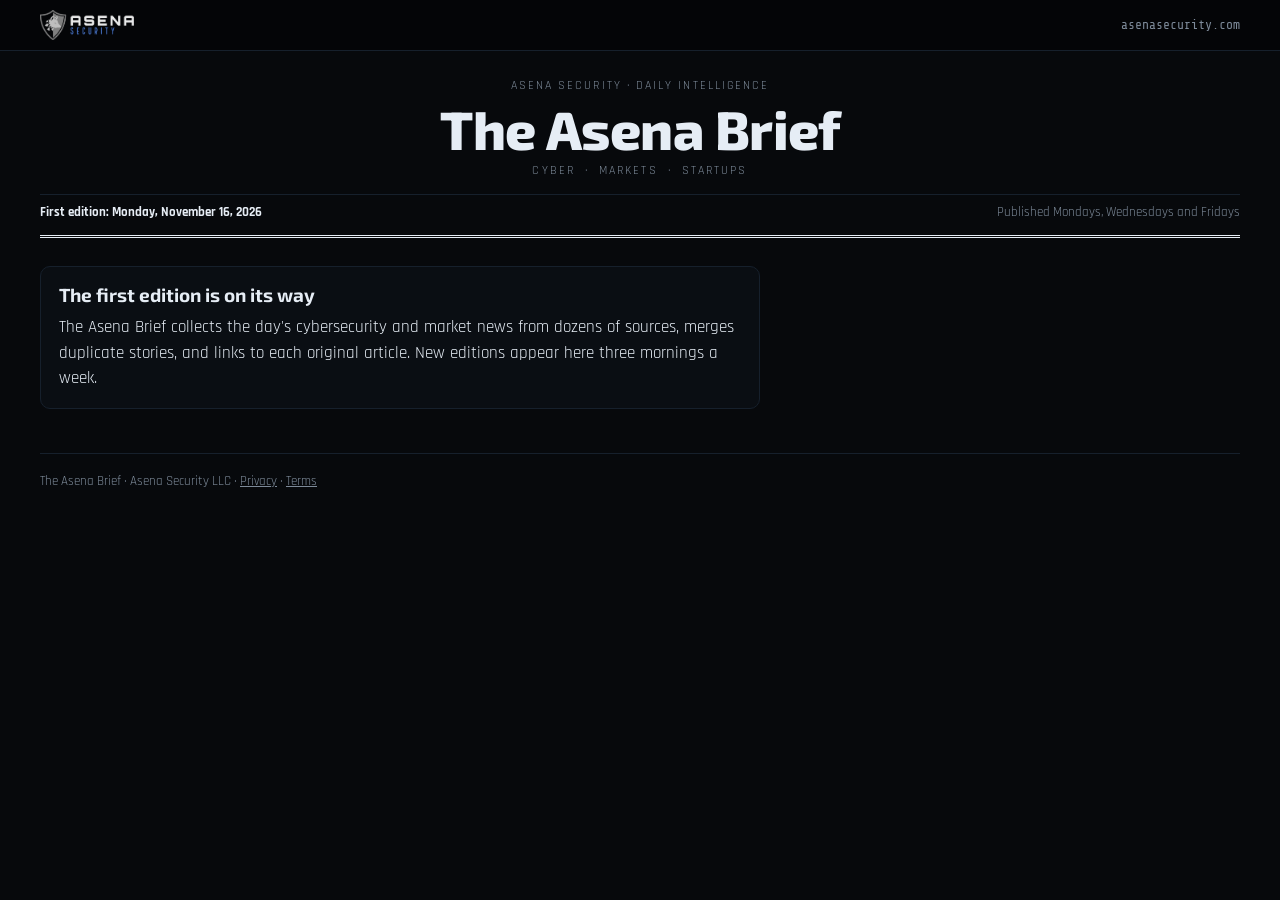
==== brief/index.html @ 12a8fab2 "Add unlisted Asena Brief page at /brief/ Placeholder page in the site's dark theme, with noindex/nof" ====
<!DOCTYPE html>
<html lang="en">
<head>
<meta charset="utf-8">
<meta name="viewport" content="width=device-width, initial-scale=1">
<meta name="robots" content="noindex, nofollow">
<link rel="preconnect" href="https://fonts.googleapis.com">
<link rel="preconnect" href="https://fonts.gstatic.com" crossorigin>
<link href="https://fonts.googleapis.com/css2?family=Exo+2:wght@500;700;800&family=Rajdhani:wght@400;500;600;700&family=Share+Tech+Mono&display=swap" rel="stylesheet">
<title>The Asena Brief | Asena Security</title>
<style>
  :root{
    --paper:#07090c; --card:#0a0e13; --ink:#e6edf5; --muted:#7d8a99; --rule:#16202c;
    --term:#040507; --term-ink:#c9d4e0; --up:#38d27f; --down:#ff6b62;
    --crit:#d8453f; --high:#d9822b; --med:#b89a1d; --info:#5b8def;
    --x:#5b8def; --x-soft:#0d1626; --chip:#101822;
    --serif:'Exo 2',system-ui,sans-serif;
    --sans:'Rajdhani',system-ui,sans-serif;
    --mono:'Share Tech Mono',ui-monospace,Menlo,monospace;
  }
  *{box-sizing:border-box}
  .topbar{background:var(--term);border-bottom:1px solid var(--rule)}
  .topbar .wrap{display:flex;align-items:center;justify-content:space-between;padding-top:10px;padding-bottom:10px}
  .topbar img{height:30px;display:block}
  .topbar a.back{font-family:var(--mono);font-size:13px;color:var(--muted);text-decoration:none}
  .topbar a.back:hover{color:var(--ink)}
  body{margin:0;background:var(--paper);color:var(--ink);font-family:var(--sans);font-size:17px;line-height:1.5}
  a{color:inherit}
  .wrap{max-width:1240px;margin:0 auto;padding:0 20px}

  /* ---------- market tape (terminal) ---------- */
  .tape{background:var(--term);color:var(--term-ink);font-family:var(--mono);font-size:12.5px;border-bottom:1px solid #000}
  .tape .wrap{display:flex;gap:22px;overflow-x:auto;white-space:nowrap;padding-top:7px;padding-bottom:7px}
  .tape b{color:#fff;font-weight:600;margin-right:6px}
  .up{color:var(--up)} .down{color:var(--down)}
  .tape .up{color:#38d27f} .tape .down{color:#ff6b62}
  .tape .stamp{margin-left:auto;color:#7d8794}

  .sample{background:#2a2410;color:#e8c96a;font-size:14px;text-align:center;padding:6px 12px;border-bottom:1px solid #4a3d16}

  /* ---------- masthead (editorial) ---------- */
  header.mast{border-bottom:3px double var(--ink);padding:26px 0 14px;text-align:center}
  .kicker{font-size:11.5px;letter-spacing:.18em;text-transform:uppercase;color:var(--muted)}
  h1.title{font-family:var(--serif);font-size:54px;line-height:1;margin:8px 0 6px;font-weight:800;letter-spacing:-.01em}
  .mastmeta{display:flex;justify-content:space-between;flex-wrap:wrap;gap:8px;font-size:12.5px;color:var(--muted);border-top:1px solid var(--rule);margin-top:14px;padding-top:8px}
  .mastmeta strong{color:var(--ink)}

  /* ---------- controls ---------- */
  .controls{display:flex;flex-wrap:wrap;gap:8px;align-items:center;padding:14px 0;border-bottom:1px solid var(--rule)}
  .fbtn{border:1px solid var(--rule);background:var(--card);color:var(--ink);padding:5px 12px;border-radius:999px;font-size:13px;cursor:pointer}
  .fbtn[aria-pressed="true"]{background:var(--ink);color:var(--paper);border-color:var(--ink)}
  .fbtn .n{font-family:var(--mono);opacity:.65;margin-left:4px}
  .spacer{flex:1}
  .density{font-size:12.5px;color:var(--muted)}

  /* ---------- layout ---------- */
  .grid{display:grid;grid-template-columns:minmax(0,1fr) 330px;gap:28px;padding:22px 0 50px}
  @media (max-width:960px){ .grid{grid-template-columns:1fr} }

  /* lead */
  .lead{border-bottom:1px solid var(--rule);padding-bottom:22px;margin-bottom:22px}
  .lead h2{font-family:var(--serif);font-size:34px;line-height:1.15;margin:8px 0 10px}
  .lead .dek{font-family:var(--serif);font-size:18px;color:var(--muted);margin:0 0 12px}
  .lead .body{columns:2;column-gap:28px;column-rule:1px solid var(--rule)}
  @media (max-width:700px){ .lead .body{columns:1} .lead h2{font-size:27px} h1.title{font-size:40px} }

  .sechead{display:flex;align-items:baseline;gap:10px;margin:26px 0 12px;border-top:2px solid var(--ink);padding-top:8px}
  .sechead h3{font-family:var(--serif);font-size:21px;margin:0}
  .sechead span{font-size:12.5px;color:var(--muted)}
  .sechead.x{border-color:var(--x)} .sechead.x h3{color:var(--x)}

  /* cards */
  .cards{display:grid;grid-template-columns:repeat(2,minmax(0,1fr));gap:14px}
  @media (max-width:700px){ .cards{grid-template-columns:1fr} }
  .card{background:var(--card);border:1px solid var(--rule);border-radius:10px;padding:16px 18px;display:flex;flex-direction:column;gap:8px}
  .card.x{background:var(--x-soft);border-color:color-mix(in srgb,var(--x) 35%,var(--rule))}
  .card h4{font-family:var(--serif);font-size:19px;line-height:1.25;margin:0}
  .card p{margin:0}
  .tags{display:flex;flex-wrap:wrap;gap:6px;align-items:center;font-size:11.5px;text-transform:uppercase;letter-spacing:.06em}
  .tag{font-weight:600;color:var(--muted)}
  .sev{color:#fff;padding:1px 7px;border-radius:4px;font-weight:700;letter-spacing:.04em}
  .sev.crit{background:var(--crit)} .sev.high{background:var(--high)} .sev.med{background:var(--med)} .sev.info{background:var(--info)}
  .sev.xb{background:var(--x)}
  .why{font-size:13.5px;border-left:3px solid var(--x);padding-left:10px;color:var(--ink)}
  .why b{color:var(--x)}
  .tickers{display:flex;flex-wrap:wrap;gap:6px}
  .tk{font-family:var(--mono);font-size:12px;background:var(--chip);padding:2px 7px;border-radius:4px}
  .srcs{margin-top:auto;padding-top:8px;border-top:1px dashed var(--rule);font-size:12.5px;color:var(--muted);display:flex;flex-wrap:wrap;gap:4px 10px;align-items:center}
  .srcs .lbl{font-weight:600;text-transform:uppercase;font-size:10.5px;letter-spacing:.08em}
  .srcs a{text-decoration:none;border-bottom:1px solid var(--rule)}
  .srcs a:hover{color:var(--ink);border-color:var(--ink)}
  .count{font-family:var(--mono);font-size:11px;background:var(--chip);border-radius:4px;padding:1px 6px}
  details.more summary{cursor:pointer;font-size:13px;color:var(--muted)}
  details.more ul{margin:6px 0 0;padding-left:18px;font-size:13.5px}

  /* quick hits */
  .hits{list-style:none;margin:0;padding:0;background:var(--card);border:1px solid var(--rule);border-radius:10px}
  .hits li{padding:10px 16px;border-bottom:1px solid var(--rule);display:flex;gap:10px;align-items:baseline}
  .hits li:last-child{border-bottom:0}
  .hits .k{font-family:var(--mono);font-size:11px;color:var(--muted);min-width:62px;text-transform:uppercase}
  .hits a{text-decoration:none} .hits a:hover{text-decoration:underline}
  .hits .s{margin-left:auto;font-size:12px;color:var(--muted);white-space:nowrap}

  /* sidebar (terminal-dense) */
  aside .panel{background:var(--card);border:1px solid var(--rule);border-radius:10px;margin-bottom:16px;overflow:hidden}
  aside .panel h5{margin:0;padding:9px 14px;font-size:11.5px;letter-spacing:.12em;text-transform:uppercase;background:var(--term);color:var(--term-ink);font-family:var(--mono);display:flex;justify-content:space-between}
  aside table{width:100%;border-collapse:collapse;font-size:12.5px}
  aside td,aside th{padding:6px 14px;border-bottom:1px solid var(--rule);text-align:left}
  aside th{font-size:10.5px;text-transform:uppercase;letter-spacing:.08em;color:var(--muted);font-weight:600}
  aside td.num{font-family:var(--mono);text-align:right}
  aside tr:last-child td{border-bottom:0}
  aside .note{font-size:12px;color:var(--muted);padding:8px 14px}
  .dot{display:inline-block;width:8px;height:8px;border-radius:50%;margin-right:6px}
  .ok{background:var(--up)} .warn{background:var(--high)}

  /* density: compact */
  body.compact .card{padding:11px 13px;gap:5px}
  body.compact .card h4{font-size:16px}
  body.compact .card p.sum{display:-webkit-box;-webkit-line-clamp:2;-webkit-box-orient:vertical;overflow:hidden;font-size:13.5px}
  body.compact .why{display:none}
  body.compact .extra{display:none}
  body.compact .cards{grid-template-columns:repeat(3,minmax(0,1fr))}
  @media (max-width:1100px){ body.compact .cards{grid-template-columns:repeat(2,minmax(0,1fr))} }
  @media (max-width:700px){ body.compact .cards{grid-template-columns:1fr} }

  /* collapse / read state */
  .cbtn{margin-left:auto;border:1px solid var(--rule);background:transparent;color:var(--muted);font-size:11px;letter-spacing:.04em;text-transform:none;border-radius:6px;padding:2px 8px;cursor:pointer;font-family:var(--sans)}
  .cbtn:hover{color:var(--ink);border-color:var(--ink)}
  .story.collapsed{opacity:.6}
  .story.collapsed > :not(.tags):not(h2):not(h4){display:none!important}
  .story.collapsed h2,.story.collapsed h4{font-size:15px;font-family:var(--sans);font-weight:600;cursor:pointer}
  .story.collapsed.card{padding:9px 14px;gap:4px}
  .story.collapsed.lead{padding-bottom:12px;margin-bottom:12px}
  .story.collapsed .sev{opacity:.7}
  body.hide-read .story.collapsed{display:none!important}
  .readcount{font-family:var(--mono);font-size:12px;color:var(--muted)}

  /* per-article lists */
  details.arts{width:100%}
  details.arts summary{cursor:pointer;list-style:none;display:inline-block}
  details.arts summary::-webkit-details-marker{display:none}
  details.arts summary .count::after{content:" ▾"}
  details.arts[open] summary .count::after{content:" ▴"}
  details.arts ol{margin:8px 0 2px;padding-left:20px;font-size:13px;color:var(--ink)}
  details.arts li{margin:3px 0}
  details.arts li a{border-bottom:1px solid var(--rule);text-decoration:none}
  details.arts li .o{color:var(--muted);font-size:11.5px;margin-left:4px}
  .srcs a sup{font-family:var(--mono);font-size:9.5px;margin-left:1px}

  /* startup radar */
  .radar{border-top:3px double var(--ink);margin-top:10px;padding-top:6px}
  .radar .sechead{border-top:0;margin-top:14px}
  .rstats{display:grid;grid-template-columns:repeat(auto-fit,minmax(150px,1fr));gap:10px;margin:0 0 14px}
  .rstat{background:var(--card);border:1px solid var(--rule);border-radius:10px;padding:10px 14px}
  .rstat .v{font-family:var(--mono);font-size:22px;font-weight:600}
  .rstat .l{font-size:11.5px;color:var(--muted);text-transform:uppercase;letter-spacing:.08em}
  .rtrend{font-size:13.5px;border-left:3px solid var(--info);padding-left:10px;margin:0 0 14px}
  .rlist{background:var(--card);border:1px solid var(--rule);border-radius:10px;overflow:hidden}
  .ritem{display:grid;grid-template-columns:104px minmax(0,1.5fr) 92px minmax(0,1.1fr) auto;gap:6px 14px;align-items:start;padding:12px 16px;border-bottom:1px solid var(--rule)}
  .ritem:last-child{border-bottom:0}
  .ritem h5{font-family:var(--serif);font-size:16.5px;margin:0 0 2px}
  .ritem p{margin:0;font-size:13.5px;color:var(--ink)}
  .ritem .amt{font-family:var(--mono);font-weight:600;font-size:14px;text-align:right}
  .ritem .amt small{display:block;font-weight:400;font-size:11px;color:var(--muted);font-family:var(--sans)}
  .ritem .inv{font-size:12.5px;color:var(--muted)}
  .ritem .inv b{color:var(--ink);font-weight:600}
  .ritem .rs{font-size:12px;color:var(--muted);text-align:right;white-space:nowrap}
  .ritem .rs a{text-decoration:none;border-bottom:1px solid var(--rule);margin-left:6px}
  .st{display:inline-block;color:#fff;font-size:11px;font-weight:700;letter-spacing:.05em;text-transform:uppercase;padding:2px 8px;border-radius:4px;text-align:center}
  .st.seed{background:#4c8f6b} .st.a{background:#3a6ea5} .st.b{background:#5a56b0} .st.c{background:#6b3fa0}
  .st.ipo{background:#b8731f} .st.pe{background:#8a3a3a}
  .dt{display:block;font-size:11.5px;color:var(--muted);margin-top:4px}
  @media (max-width:820px){ .ritem{grid-template-columns:1fr 1fr} .ritem .amt,.ritem .rs{text-align:left} }

  [hidden]{display:none!important}
  footer{border-top:1px solid var(--rule);padding:18px 0 40px;font-size:12.5px;color:var(--muted)}
</style>
</head>
<body>
<div class="topbar"><div class="wrap"><a href="/"><img src="/assets/asena-logo-horizontal.png" alt="Asena Security"></a><a class="back" href="/">asenasecurity.com</a></div></div>
<div class="wrap">
  <header class="mast">
    <div class="kicker">Asena Security · Daily Intelligence</div>
    <h1 class="title">The Asena Brief</h1>
    <div class="kicker">Cyber &nbsp;·&nbsp; Markets &nbsp;·&nbsp; Startups</div>
    <div class="mastmeta"><span><strong>First edition: Monday, November 16, 2026</strong></span><span>Published Mondays, Wednesdays and Fridays</span></div>
  </header>
  <div class="card" style="margin:28px 0 44px;max-width:720px">
    <h4>The first edition is on its way</h4>
    <p>The Asena Brief collects the day's cybersecurity and market news from dozens of sources, merges duplicate stories, and links to each original article. New editions appear here three mornings a week.</p>
  </div>
  <footer>The Asena Brief · Asena Security LLC · <a href="/privacy.html">Privacy</a> · <a href="/terms.html">Terms</a></footer>
</div>
</body>
</html>
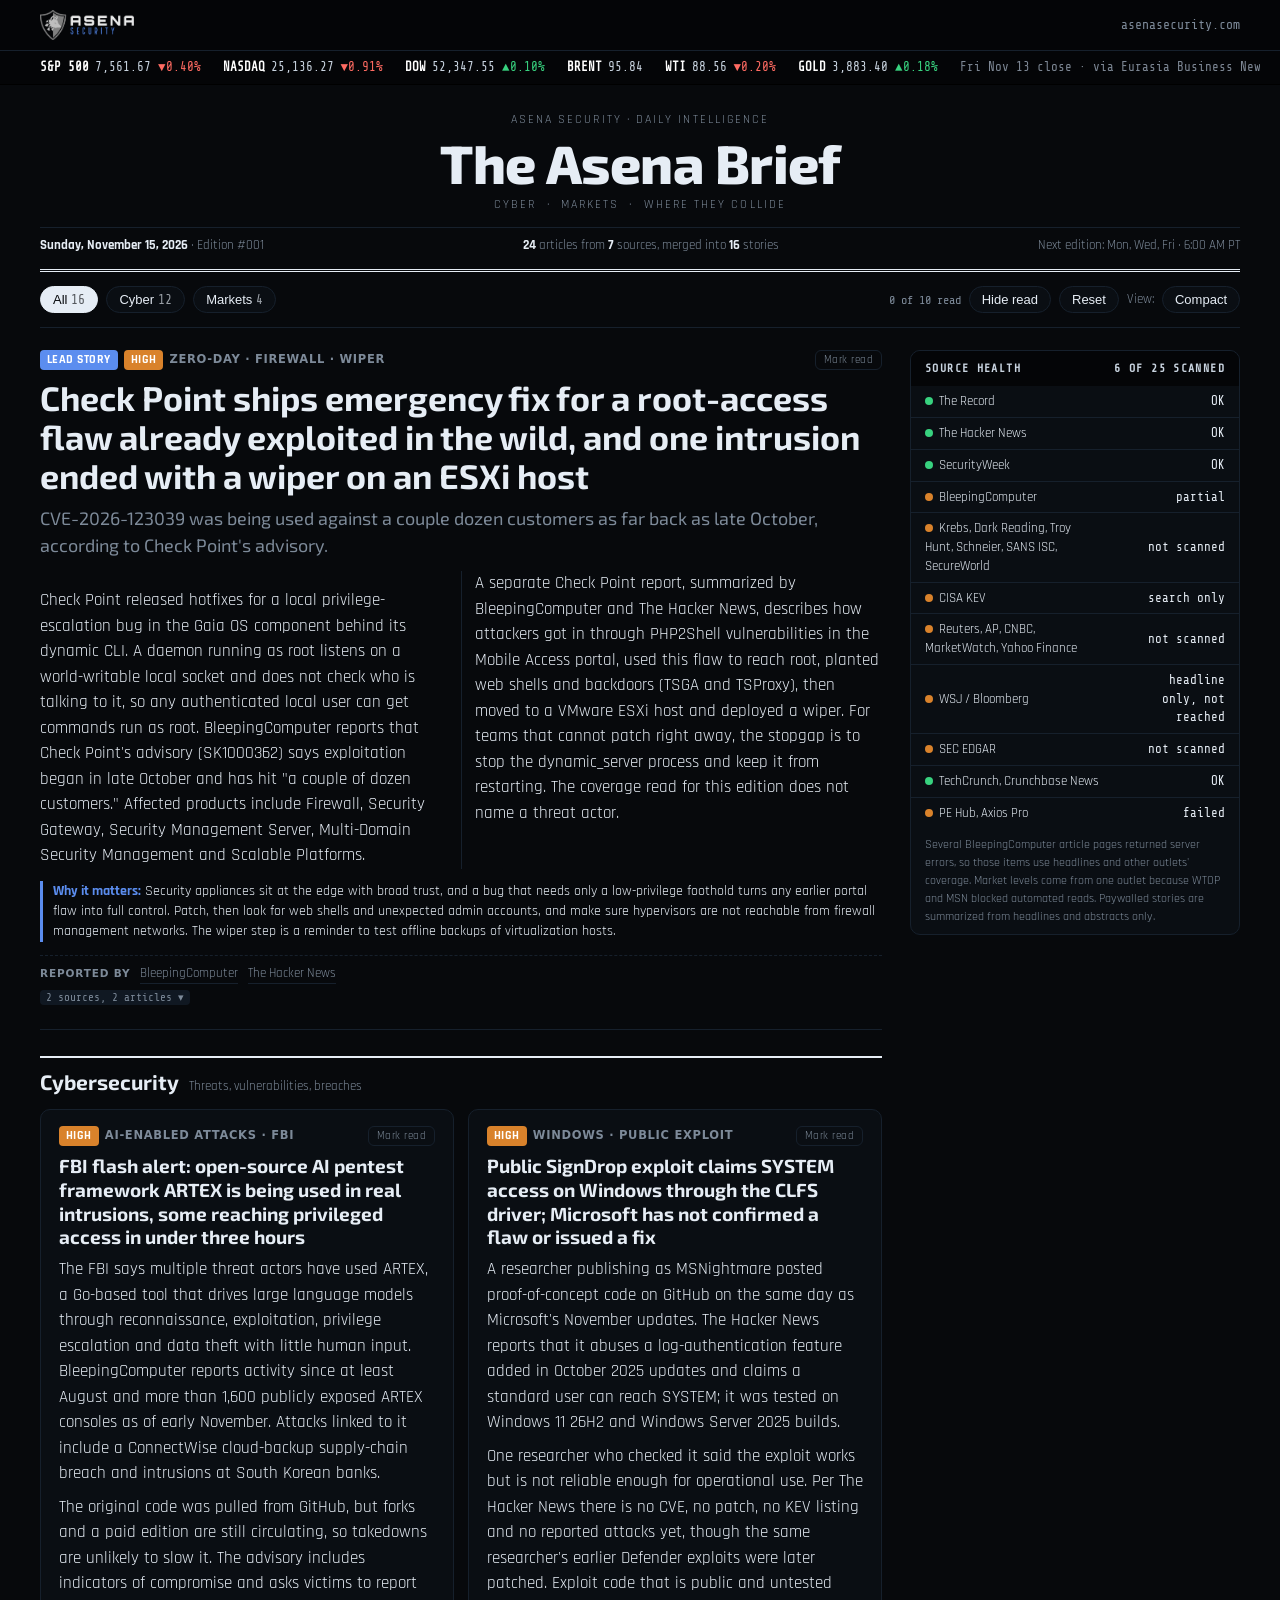
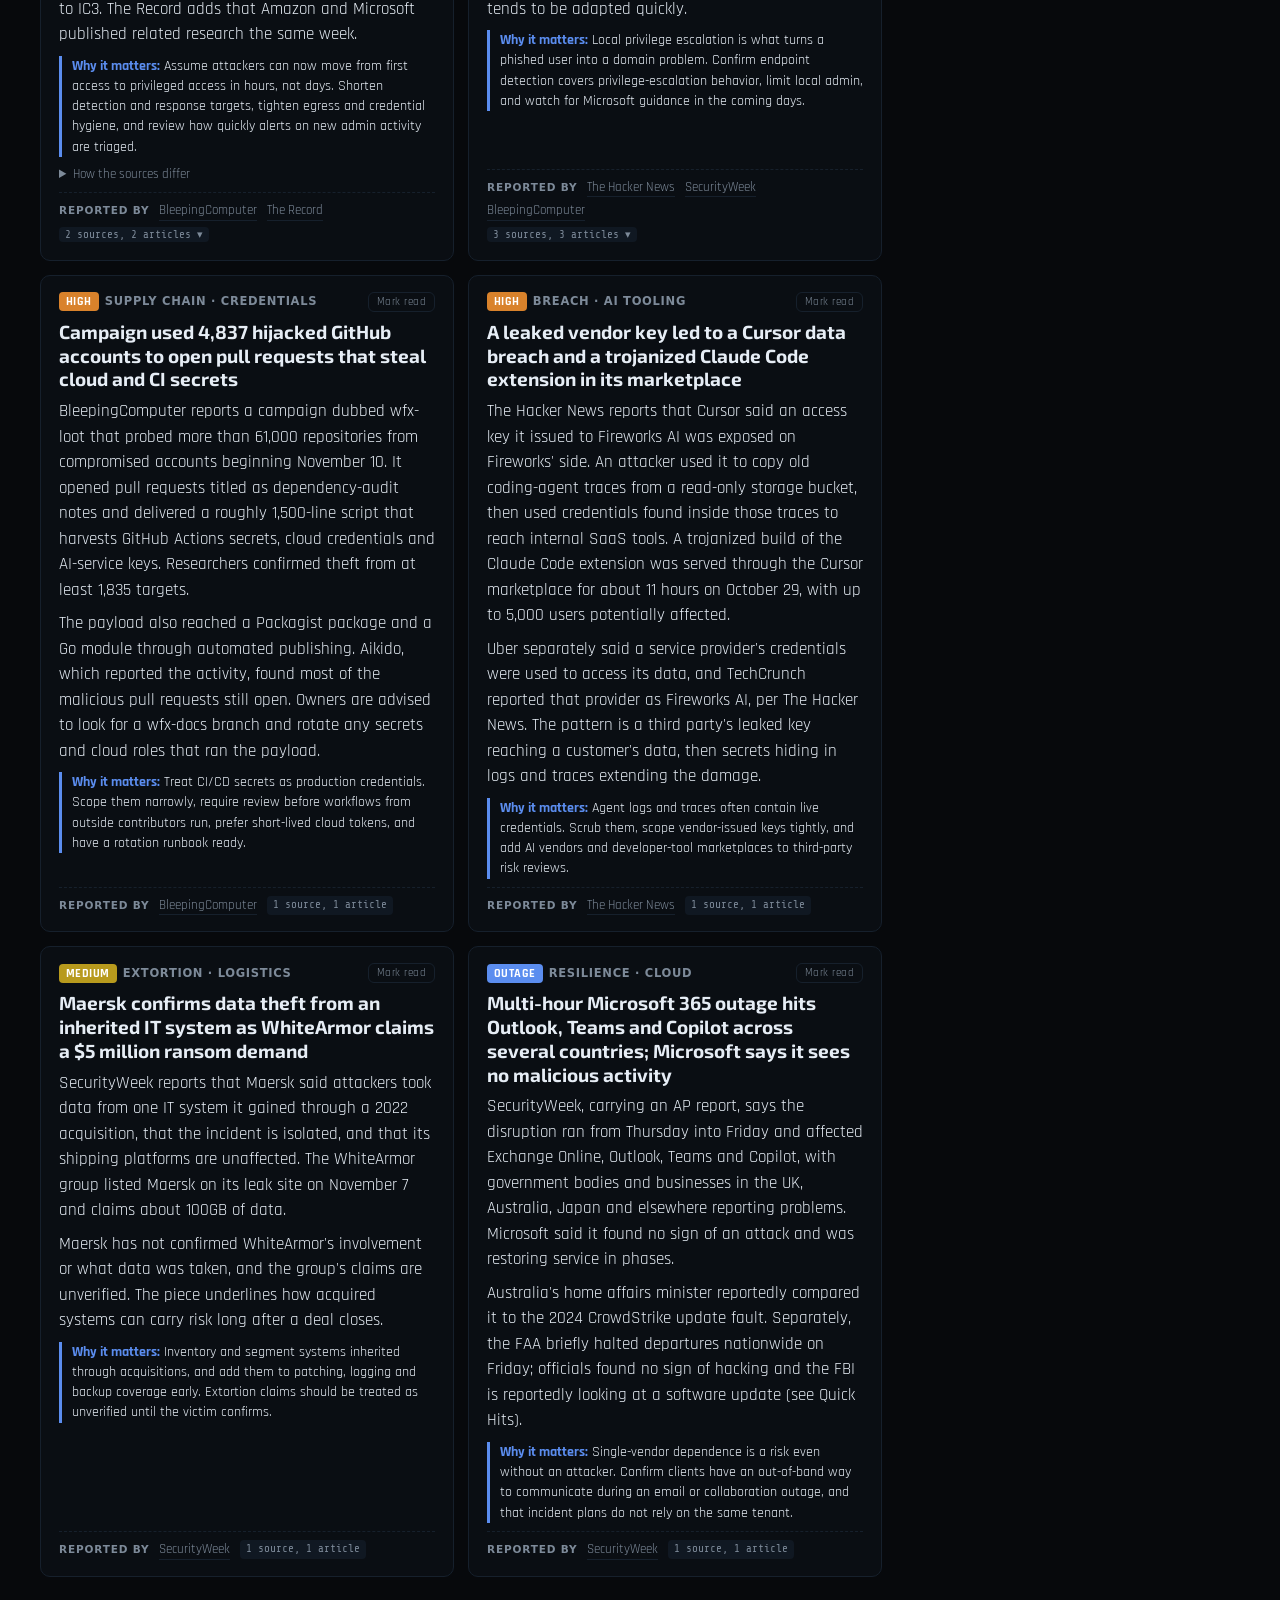
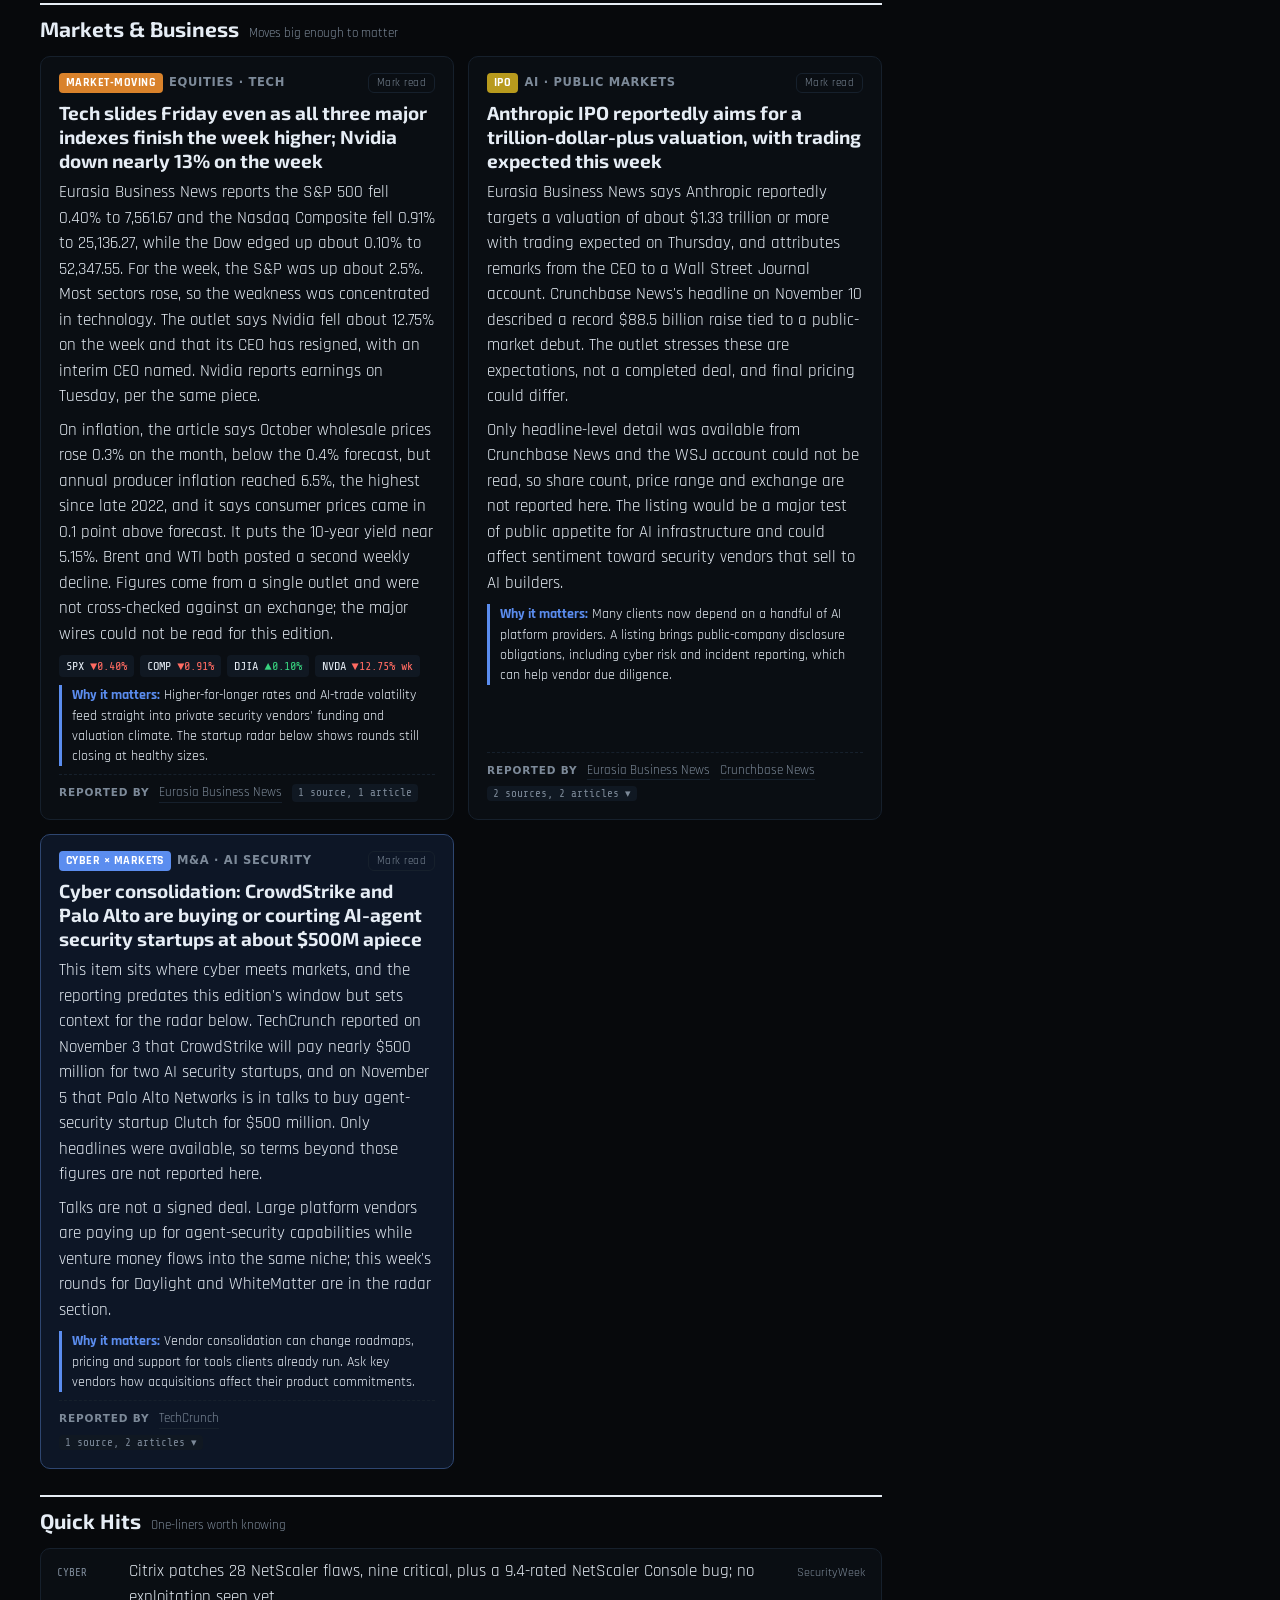
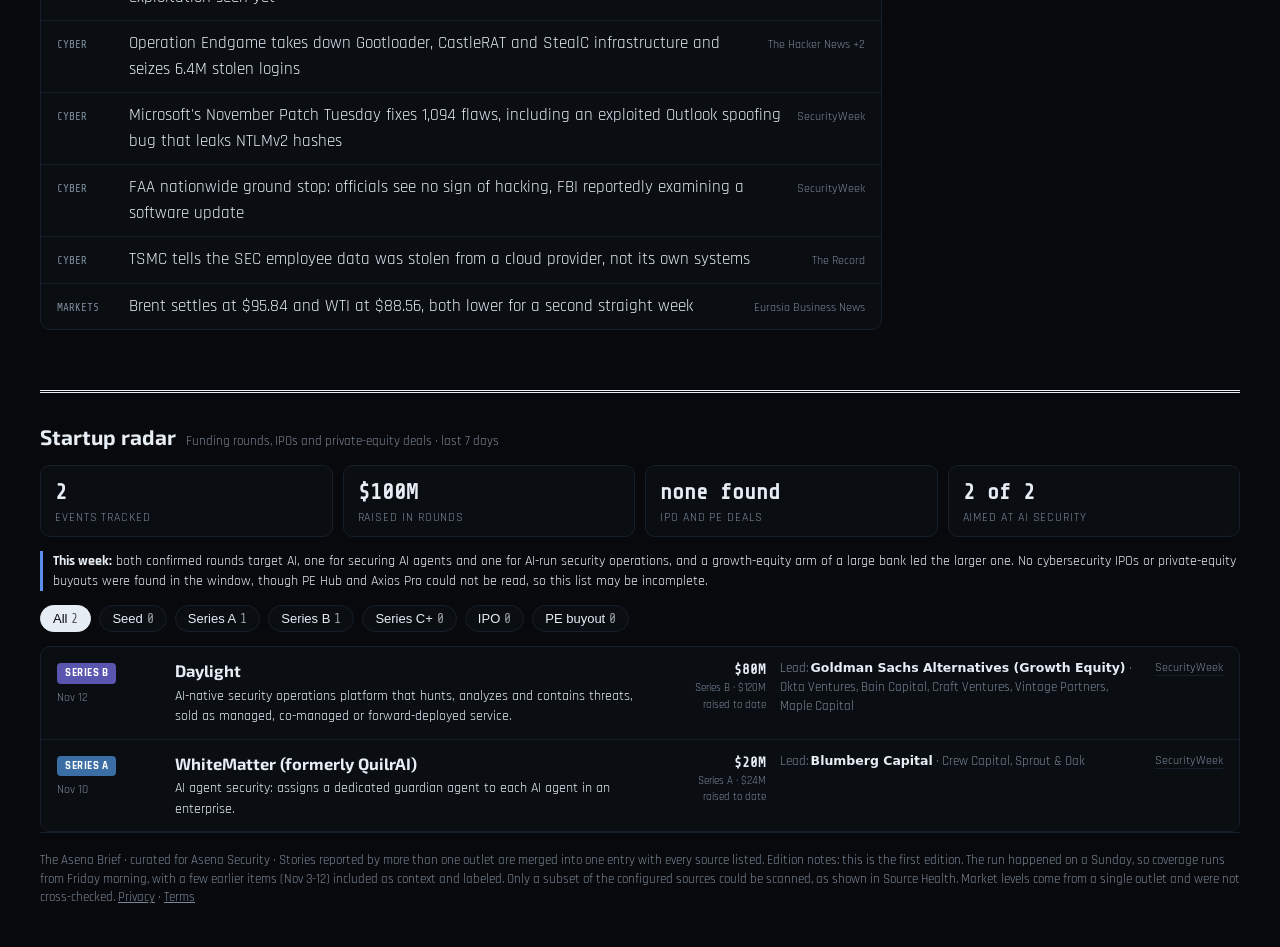
==== commit ed5c3eab: "Asena Brief: edition 2026-11-15" ====
--- a/brief/index.html
+++ b/brief/index.html
@@ -36,7 +36,6 @@
   .tape .up{color:#38d27f} .tape .down{color:#ff6b62}
   .tape .stamp{margin-left:auto;color:#7d8794}
 
-  .sample{background:#2a2410;color:#e8c96a;font-size:14px;text-align:center;padding:6px 12px;border-bottom:1px solid #4a3d16}
 
   /* ---------- masthead (editorial) ---------- */
   header.mast{border-bottom:3px double var(--ink);padding:26px 0 14px;text-align:center}
@@ -178,18 +177,334 @@
 </head>
 <body>
 <div class="topbar"><div class="wrap"><a href="/"><img src="/assets/asena-logo-horizontal.png" alt="Asena Security"></a><a class="back" href="/">asenasecurity.com</a></div></div>
+
+<!-- MARKET TAPE -->
+<div class="tape"><div class="wrap">
+  <span><b>S&amp;P 500</b>7,561.67 <span class="down">▼0.40%</span></span>
+  <span><b>NASDAQ</b>25,136.27 <span class="down">▼0.91%</span></span>
+  <span><b>DOW</b>52,347.55 <span class="up">▲0.10%</span></span>
+  <span><b>BRENT</b>95.84</span>
+  <span><b>WTI</b>88.56 <span class="down">▼0.20%</span></span>
+  <span><b>GOLD</b>3,883.40 <span class="up">▲0.18%</span></span>
+  <span class="stamp">Fri Nov 13 close · via Eurasia Business News</span>
+</div></div>
+
 <div class="wrap">
+  <!-- MASTHEAD -->
   <header class="mast">
     <div class="kicker">Asena Security · Daily Intelligence</div>
     <h1 class="title">The Asena Brief</h1>
-    <div class="kicker">Cyber &nbsp;·&nbsp; Markets &nbsp;·&nbsp; Startups</div>
-    <div class="mastmeta"><span><strong>First edition: Monday, November 16, 2026</strong></span><span>Published Mondays, Wednesdays and Fridays</span></div>
+    <div class="kicker">Cyber &nbsp;·&nbsp; Markets &nbsp;·&nbsp; Where they collide</div>
+    <div class="mastmeta">
+      <span><strong>Sunday, November 15, 2026</strong> · Edition #001</span>
+      <span><strong>24</strong> articles from <strong>7</strong> sources, merged into <strong>16</strong> stories</span>
+      <span>Next edition: Mon, Wed, Fri · 6:00 AM PT</span>
+    </div>
   </header>
-  <div class="card" style="margin:28px 0 44px;max-width:720px">
-    <h4>The first edition is on its way</h4>
-    <p>The Asena Brief collects the day's cybersecurity and market news from dozens of sources, merges duplicate stories, and links to each original article. New editions appear here three mornings a week.</p>
+
+  <!-- CONTROLS -->
+  <div class="controls" role="toolbar" aria-label="Filter stories">
+    <button class="fbtn" data-f="all" aria-pressed="true">All<span class="n">16</span></button>
+    <button class="fbtn" data-f="cyber" aria-pressed="false">Cyber<span class="n">12</span></button>
+    <button class="fbtn" data-f="mkt" aria-pressed="false">Markets<span class="n">4</span></button>
+    <span class="spacer"></span>
+    <span class="readcount" id="readcount">0 read</span>
+    <button class="fbtn" id="hideread" aria-pressed="false">Hide read</button>
+    <button class="fbtn" id="resetread">Reset</button>
+    <span class="density">View:</span>
+    <button class="fbtn" id="dens" aria-pressed="false">Compact</button>
   </div>
-  <footer>The Asena Brief · Asena Security LLC · <a href="/privacy.html">Privacy</a> · <a href="/terms.html">Terms</a></footer>
+
+  <div class="grid">
+    <main>
+
+      <!-- LEAD STORY -->
+      <article class="lead story" data-cat="cyber">
+        <div class="tags"><span class="sev xb">Lead story</span><span class="sev high">High</span><span class="tag">Zero-day · Firewall · Wiper</span></div>
+        <h2>Check Point ships emergency fix for a root-access flaw already exploited in the wild, and one intrusion ended with a wiper on an ESXi host</h2>
+        <p class="dek">CVE-2026-123039 was being used against a couple dozen customers as far back as late October, according to Check Point's advisory.</p>
+        <div class="body">
+          <p>Check Point released hotfixes for a local privilege-escalation bug in the Gaia OS component behind its dynamic CLI. A daemon running as root listens on a world-writable local socket and does not check who is talking to it, so any authenticated local user can get commands run as root. BleepingComputer reports that Check Point's advisory (SK1000362) says exploitation began in late October and has hit "a couple of dozen customers." Affected products include Firewall, Security Gateway, Security Management Server, Multi-Domain Security Management and Scalable Platforms.</p>
+          <p>A separate Check Point report, summarized by BleepingComputer and The Hacker News, describes how attackers got in through PHP2Shell vulnerabilities in the Mobile Access portal, used this flaw to reach root, planted web shells and backdoors (TSGA and TSProxy), then moved to a VMware ESXi host and deployed a wiper. For teams that cannot patch right away, the stopgap is to stop the dynamic_server process and keep it from restarting. The coverage read for this edition does not name a threat actor.</p>
+        </div>
+        <p class="why" style="margin-top:12px"><b>Why it matters:</b> Security appliances sit at the edge with broad trust, and a bug that needs only a low-privilege foothold turns any earlier portal flaw into full control. Patch, then look for web shells and unexpected admin accounts, and make sure hypervisors are not reachable from firewall management networks. The wiper step is a reminder to test offline backups of virtualization hosts.</p>
+        <div class="srcs"><span class="lbl">Reported by</span>
+            <a href="https://www.bleepingcomputer.com/news/security/check-point-patches-zero-day-that-lets-hackers-get-root-access/" target="_blank" rel="noopener">BleepingComputer</a>
+            <a href="https://thehackernews.com/2026/11/hackers-exploit-php2shell-flaws-in.html" target="_blank" rel="noopener">The Hacker News</a>
+            <details class="arts"><summary><span class="count">2 sources, 2 articles</span></summary>
+            <ol>
+              <li><a href="https://www.bleepingcomputer.com/news/security/check-point-patches-zero-day-that-lets-hackers-get-root-access/" target="_blank" rel="noopener">Check Point warns of zero-day flaw exploited for root access</a><span class="o">BleepingComputer · Nov 13</span></li>
+              <li><a href="https://thehackernews.com/2026/11/hackers-exploit-php2shell-flaws-in.html" target="_blank" rel="noopener">Hackers exploit PHP2Shell flaws in Check Point gateways to deploy TSGA backdoor and wipe ESXi files</a><span class="o">The Hacker News · Nov 13</span></li>
+            </ol></details></div>
+      </article>
+
+      <!-- CYBER -->
+      <div class="sechead story-sec" data-sec="cyber"><h3>Cybersecurity</h3><span>Threats, vulnerabilities, breaches</span></div>
+      <div class="cards">
+        <article class="card story" data-cat="cyber">
+          <div class="tags"><span class="sev high">High</span><span class="tag">AI-enabled attacks · FBI</span></div>
+          <h4>FBI flash alert: open-source AI pentest framework ARTEX is being used in real intrusions, some reaching privileged access in under three hours</h4>
+          <p class="sum">The FBI says multiple threat actors have used ARTEX, a Go-based tool that drives large language models through reconnaissance, exploitation, privilege escalation and data theft with little human input. BleepingComputer reports activity since at least August and more than 1,600 publicly exposed ARTEX consoles as of early November. Attacks linked to it include a ConnectWise cloud-backup supply-chain breach and intrusions at South Korean banks.</p>
+          <p class="sum extra">The original code was pulled from GitHub, but forks and a paid edition are still circulating, so takedowns are unlikely to slow it. The advisory includes indicators of compromise and asks victims to report to IC3. The Record adds that Amazon and Microsoft published related research the same week.</p>
+          <p class="why"><b>Why it matters:</b> Assume attackers can now move from first access to privileged access in hours, not days. Shorten detection and response targets, tighten egress and credential hygiene, and review how quickly alerts on new admin activity are triaged.</p>
+          <details class="more"><summary>How the sources differ</summary><ul><li>BleepingComputer says the original repository appeared in July and was removed October 8; The Record says the tool was released on GitHub in August.</li></ul></details>
+          <div class="srcs"><span class="lbl">Reported by</span>
+            <a href="https://www.bleepingcomputer.com/news/security/fbi-warns-artex-ai-hacking-tool-is-powering-global-cyberattacks" target="_blank" rel="noopener">BleepingComputer</a>
+            <a href="https://therecord.media/artex-ai-tool-fbi-flash-alert" target="_blank" rel="noopener">The Record</a>
+            <details class="arts"><summary><span class="count">2 sources, 2 articles</span></summary>
+            <ol>
+              <li><a href="https://www.bleepingcomputer.com/news/security/fbi-warns-artex-ai-hacking-tool-is-powering-global-cyberattacks" target="_blank" rel="noopener">FBI warns ARTEX AI hacking tool is powering global cyberattacks</a><span class="o">BleepingComputer · Nov 15</span></li>
+              <li><a href="https://therecord.media/artex-ai-tool-fbi-flash-alert" target="_blank" rel="noopener">FBI flash alert on the Artex AI pentesting tool</a><span class="o">The Record · Nov 13</span></li>
+            </ol></details></div>
+        </article>
+        <article class="card story" data-cat="cyber">
+          <div class="tags"><span class="sev high">High</span><span class="tag">Windows · Public exploit</span></div>
+          <h4>Public SignDrop exploit claims SYSTEM access on Windows through the CLFS driver; Microsoft has not confirmed a flaw or issued a fix</h4>
+          <p class="sum">A researcher publishing as MSNightmare posted proof-of-concept code on GitHub on the same day as Microsoft's November updates. The Hacker News reports that it abuses a log-authentication feature added in October 2025 updates and claims a standard user can reach SYSTEM; it was tested on Windows 11 26H2 and Windows Server 2025 builds.</p>
+          <p class="sum extra">One researcher who checked it said the exploit works but is not reliable enough for operational use. Per The Hacker News there is no CVE, no patch, no KEV listing and no reported attacks yet, though the same researcher's earlier Defender exploits were later patched. Exploit code that is public and untested tends to be adapted quickly.</p>
+          <p class="why"><b>Why it matters:</b> Local privilege escalation is what turns a phished user into a domain problem. Confirm endpoint detection covers privilege-escalation behavior, limit local admin, and watch for Microsoft guidance in the coming days.</p>
+          <div class="srcs"><span class="lbl">Reported by</span>
+            <a href="https://thehackernews.com/2026/11/new-signdrop-zero-day-exploit-turns.html" target="_blank" rel="noopener">The Hacker News</a>
+            <a href="https://securityweek.com/nightmare-eclipse-drops-windows-zero-day-exploit-signdrop" target="_blank" rel="noopener">SecurityWeek</a>
+            <a href="https://www.bleepingcomputer.com/news/security/new-windows-signdrop-zero-day-gives-hackers-system-privileges/" target="_blank" rel="noopener">BleepingComputer</a>
+            <details class="arts"><summary><span class="count">3 sources, 3 articles</span></summary>
+            <ol>
+              <li><a href="https://thehackernews.com/2026/11/new-signdrop-zero-day-exploit-turns.html" target="_blank" rel="noopener">New SignDrop zero-day exploit turns Windows CLFS security feature into SYSTEM access</a><span class="o">The Hacker News · Nov 12</span></li>
+              <li><a href="https://securityweek.com/nightmare-eclipse-drops-windows-zero-day-exploit-signdrop" target="_blank" rel="noopener">Nightmare Eclipse drops Windows zero-day exploit 'SignDrop'</a><span class="o">SecurityWeek · Nov 13</span></li>
+              <li><a href="https://www.bleepingcomputer.com/news/security/new-windows-signdrop-zero-day-gives-hackers-system-privileges/" target="_blank" rel="noopener">New Windows SignDrop zero-day gives hackers SYSTEM privileges</a><span class="o">BleepingComputer · Nov 13</span></li>
+            </ol></details></div>
+        </article>
+        <article class="card story" data-cat="cyber">
+          <div class="tags"><span class="sev high">High</span><span class="tag">Supply chain · Credentials</span></div>
+          <h4>Campaign used 4,837 hijacked GitHub accounts to open pull requests that steal cloud and CI secrets</h4>
+          <p class="sum">BleepingComputer reports a campaign dubbed wfx-loot that probed more than 61,000 repositories from compromised accounts beginning November 10. It opened pull requests titled as dependency-audit notes and delivered a roughly 1,500-line script that harvests GitHub Actions secrets, cloud credentials and AI-service keys. Researchers confirmed theft from at least 1,835 targets.</p>
+          <p class="sum extra">The payload also reached a Packagist package and a Go module through automated publishing. Aikido, which reported the activity, found most of the malicious pull requests still open. Owners are advised to look for a wfx-docs branch and rotate any secrets and cloud roles that ran the payload.</p>
+          <p class="why"><b>Why it matters:</b> Treat CI/CD secrets as production credentials. Scope them narrowly, require review before workflows from outside contributors run, prefer short-lived cloud tokens, and have a rotation runbook ready.</p>
+          <div class="srcs"><span class="lbl">Reported by</span>
+            <a href="https://www.bleepingcomputer.com/news/security/hackers-compromise-4-800-github-accounts-to-steal-cloud-credentials/" target="_blank" rel="noopener">BleepingComputer</a>
+            <span class="count">1 source, 1 article</span></div>
+        </article>
+        <article class="card story" data-cat="cyber">
+          <div class="tags"><span class="sev high">High</span><span class="tag">Breach · AI tooling</span></div>
+          <h4>A leaked vendor key led to a Cursor data breach and a trojanized Claude Code extension in its marketplace</h4>
+          <p class="sum">The Hacker News reports that Cursor said an access key it issued to Fireworks AI was exposed on Fireworks' side. An attacker used it to copy old coding-agent traces from a read-only storage bucket, then used credentials found inside those traces to reach internal SaaS tools. A trojanized build of the Claude Code extension was served through the Cursor marketplace for about 11 hours on October 29, with up to 5,000 users potentially affected.</p>
+          <p class="sum extra">Uber separately said a service provider's credentials were used to access its data, and TechCrunch reported that provider as Fireworks AI, per The Hacker News. The pattern is a third party's leaked key reaching a customer's data, then secrets hiding in logs and traces extending the damage.</p>
+          <p class="why"><b>Why it matters:</b> Agent logs and traces often contain live credentials. Scrub them, scope vendor-issued keys tightly, and add AI vendors and developer-tool marketplaces to third-party risk reviews.</p>
+          <div class="srcs"><span class="lbl">Reported by</span>
+            <a href="https://thehackernews.com/2026/11/stolen-fireworks-ai-key-led-to-cursor.html" target="_blank" rel="noopener">The Hacker News</a>
+            <span class="count">1 source, 1 article</span></div>
+        </article>
+        <article class="card story" data-cat="cyber">
+          <div class="tags"><span class="sev med">Medium</span><span class="tag">Extortion · Logistics</span></div>
+          <h4>Maersk confirms data theft from an inherited IT system as WhiteArmor claims a $5 million ransom demand</h4>
+          <p class="sum">SecurityWeek reports that Maersk said attackers took data from one IT system it gained through a 2022 acquisition, that the incident is isolated, and that its shipping platforms are unaffected. The WhiteArmor group listed Maersk on its leak site on November 7 and claims about 100GB of data.</p>
+          <p class="sum extra">Maersk has not confirmed WhiteArmor's involvement or what data was taken, and the group's claims are unverified. The piece underlines how acquired systems can carry risk long after a deal closes.</p>
+          <p class="why"><b>Why it matters:</b> Inventory and segment systems inherited through acquisitions, and add them to patching, logging and backup coverage early. Extortion claims should be treated as unverified until the victim confirms.</p>
+          <div class="srcs"><span class="lbl">Reported by</span>
+            <a href="https://www.securityweek.com/maersk-confirms-data-theft-amid-5-million-extortion-attempt/" target="_blank" rel="noopener">SecurityWeek</a>
+            <span class="count">1 source, 1 article</span></div>
+        </article>
+        <article class="card story" data-cat="cyber">
+          <div class="tags"><span class="sev info">Outage</span><span class="tag">Resilience · Cloud</span></div>
+          <h4>Multi-hour Microsoft 365 outage hits Outlook, Teams and Copilot across several countries; Microsoft says it sees no malicious activity</h4>
+          <p class="sum">SecurityWeek, carrying an AP report, says the disruption ran from Thursday into Friday and affected Exchange Online, Outlook, Teams and Copilot, with government bodies and businesses in the UK, Australia, Japan and elsewhere reporting problems. Microsoft said it found no sign of an attack and was restoring service in phases.</p>
+          <p class="sum extra">Australia's home affairs minister reportedly compared it to the 2024 CrowdStrike update fault. Separately, the FAA briefly halted departures nationwide on Friday; officials found no sign of hacking and the FBI is reportedly looking at a software update (see Quick Hits).</p>
+          <p class="why"><b>Why it matters:</b> Single-vendor dependence is a risk even without an attacker. Confirm clients have an out-of-band way to communicate during an email or collaboration outage, and that incident plans do not rely on the same tenant.</p>
+          <div class="srcs"><span class="lbl">Reported by</span>
+            <a href="https://www.securityweek.com/microsoft-struggles-to-restore-email-and-other-services-in-a-global-outage/" target="_blank" rel="noopener">SecurityWeek</a>
+            <span class="count">1 source, 1 article</span></div>
+        </article>
+      </div>
+
+      <!-- MARKETS -->
+      <div class="sechead story-sec" data-sec="mkt"><h3>Markets &amp; Business</h3><span>Moves big enough to matter</span></div>
+      <div class="cards">
+        <article class="card story" data-cat="mkt">
+          <div class="tags"><span class="sev high">Market-moving</span><span class="tag">Equities · Tech</span></div>
+          <h4>Tech slides Friday even as all three major indexes finish the week higher; Nvidia down nearly 13% on the week</h4>
+          <p class="sum">Eurasia Business News reports the S&amp;P 500 fell 0.40% to 7,561.67 and the Nasdaq Composite fell 0.91% to 25,136.27, while the Dow edged up about 0.10% to 52,347.55. For the week, the S&amp;P was up about 2.5%. Most sectors rose, so the weakness was concentrated in technology. The outlet says Nvidia fell about 12.75% on the week and that its CEO has resigned, with an interim CEO named. Nvidia reports earnings on Tuesday, per the same piece.</p>
+          <p class="sum extra">On inflation, the article says October wholesale prices rose 0.3% on the month, below the 0.4% forecast, but annual producer inflation reached 6.5%, the highest since late 2022, and it says consumer prices came in 0.1 point above forecast. It puts the 10-year yield near 5.15%. Brent and WTI both posted a second weekly decline. Figures come from a single outlet and were not cross-checked against an exchange; the major wires could not be read for this edition.</p>
+          <div class="tickers"><span class="tk">SPX <span class="down">▼0.40%</span></span><span class="tk">COMP <span class="down">▼0.91%</span></span><span class="tk">DJIA <span class="up">▲0.10%</span></span><span class="tk">NVDA <span class="down">▼12.75% wk</span></span></div>
+          <p class="why"><b>Why it matters:</b> Higher-for-longer rates and AI-trade volatility feed straight into private security vendors' funding and valuation climate. The startup radar below shows rounds still closing at healthy sizes.</p>
+          <div class="srcs"><span class="lbl">Reported by</span>
+            <a href="https://eurasiabusinessnews.com/2026/11/14/stock-market-today-november-13-2026-tech-stocks-fall-as-nvidia-earnings-and-anthropic-ipo-loom/" target="_blank" rel="noopener">Eurasia Business News</a>
+            <span class="count">1 source, 1 article</span></div>
+        </article>
+        <article class="card story" data-cat="mkt">
+          <div class="tags"><span class="sev med">IPO</span><span class="tag">AI · Public markets</span></div>
+          <h4>Anthropic IPO reportedly aims for a trillion-dollar-plus valuation, with trading expected this week</h4>
+          <p class="sum">Eurasia Business News says Anthropic reportedly targets a valuation of about $1.33 trillion or more with trading expected on Thursday, and attributes remarks from the CEO to a Wall Street Journal account. Crunchbase News's headline on November 10 described a record $88.5 billion raise tied to a public-market debut. The outlet stresses these are expectations, not a completed deal, and final pricing could differ.</p>
+          <p class="sum extra">Only headline-level detail was available from Crunchbase News and the WSJ account could not be read, so share count, price range and exchange are not reported here. The listing would be a major test of public appetite for AI infrastructure and could affect sentiment toward security vendors that sell to AI builders.</p>
+          <p class="why"><b>Why it matters:</b> Many clients now depend on a handful of AI platform providers. A listing brings public-company disclosure obligations, including cyber risk and incident reporting, which can help vendor due diligence.</p>
+          <div class="srcs"><span class="lbl">Reported by</span>
+            <a href="https://eurasiabusinessnews.com/2026/11/14/stock-market-today-november-13-2026-tech-stocks-fall-as-nvidia-earnings-and-anthropic-ipo-loom/" target="_blank" rel="noopener">Eurasia Business News</a>
+            <a href="https://news.crunchbase.com/ai/anthropic-record-ipo-ant-public-market-debut-spcx/" target="_blank" rel="noopener">Crunchbase News</a>
+            <details class="arts"><summary><span class="count">2 sources, 2 articles</span></summary>
+            <ol>
+              <li><a href="https://eurasiabusinessnews.com/2026/11/14/stock-market-today-november-13-2026-tech-stocks-fall-as-nvidia-earnings-and-anthropic-ipo-loom/" target="_blank" rel="noopener">Stock market today, November 13, 2026 (Anthropic IPO outlook)</a><span class="o">Eurasia Business News · Nov 14</span></li>
+              <li><a href="https://news.crunchbase.com/ai/anthropic-record-ipo-ant-public-market-debut-spcx/" target="_blank" rel="noopener">Anthropic seeks record $88.5B tied to public market debut</a><span class="o">Crunchbase News · Nov 10</span></li>
+            </ol></details></div>
+        </article>
+        <article class="card story x" data-cat="mkt">
+          <div class="tags"><span class="sev xb">Cyber × Markets</span><span class="tag">M&amp;A · AI security</span></div>
+          <h4>Cyber consolidation: CrowdStrike and Palo Alto are buying or courting AI-agent security startups at about $500M apiece</h4>
+          <p class="sum">This item sits where cyber meets markets, and the reporting predates this edition's window but sets context for the radar below. TechCrunch reported on November 3 that CrowdStrike will pay nearly $500 million for two AI security startups, and on November 5 that Palo Alto Networks is in talks to buy agent-security startup Clutch for $500 million. Only headlines were available, so terms beyond those figures are not reported here.</p>
+          <p class="sum extra">Talks are not a signed deal. Large platform vendors are paying up for agent-security capabilities while venture money flows into the same niche; this week's rounds for Daylight and WhiteMatter are in the radar section.</p>
+          <p class="why"><b>Why it matters:</b> Vendor consolidation can change roadmaps, pricing and support for tools clients already run. Ask key vendors how acquisitions affect their product commitments.</p>
+          <div class="srcs"><span class="lbl">Reported by</span>
+            <a href="https://techcrunch.com/2026/11/03/crowdstrike-to-shell-out-nearly-500m-for-2-ai-security-startups-as-the-market-for-securing-agents-takes-off/" target="_blank" rel="noopener">TechCrunch</a>
+            <details class="arts"><summary><span class="count">1 source, 2 articles</span></summary>
+            <ol>
+              <li><a href="https://techcrunch.com/2026/11/03/crowdstrike-to-shell-out-nearly-500m-for-2-ai-security-startups-as-the-market-for-securing-agents-takes-off/" target="_blank" rel="noopener">CrowdStrike to shell out nearly $500M for 2 AI security startups</a><span class="o">TechCrunch · Nov 3</span></li>
+              <li><a href="https://techcrunch.com/2026/11/05/palo-alto-networks-in-talks-to-buy-ai-agent-security-startup-clutch-for-500m/" target="_blank" rel="noopener">Palo Alto Networks in talks to buy AI agent security startup Clutch for $500M</a><span class="o">TechCrunch · Nov 5</span></li>
+            </ol></details></div>
+        </article>
+      </div>
+
+      <!-- QUICK HITS -->
+      <div class="sechead story-sec" data-sec="hits"><h3>Quick Hits</h3><span>One-liners worth knowing</span></div>
+      <ul class="hits">
+        <li class="story" data-cat="cyber"><span class="k">Cyber</span><a href="https://www.securityweek.com/citrix-patches-10-critical-netscaler-vulnerabilities/" target="_blank" rel="noopener">Citrix patches 28 NetScaler flaws, nine critical, plus a 9.4-rated NetScaler Console bug; no exploitation seen yet</a><span class="s">SecurityWeek</span></li>
+        <li class="story" data-cat="cyber"><span class="k">Cyber</span><a href="https://thehackernews.com/2026/11/operation-endgame-takes-down-gootloader.html" target="_blank" rel="noopener">Operation Endgame takes down Gootloader, CastleRAT and StealC infrastructure and seizes 6.4M stolen logins</a><span class="s">The Hacker News +2</span></li>
+        <li class="story" data-cat="cyber"><span class="k">Cyber</span><a href="https://www.securityweek.com/exploited-outlook-zero-day-among-1094-flaws-patched-by-microsoft/" target="_blank" rel="noopener">Microsoft's November Patch Tuesday fixes 1,094 flaws, including an exploited Outlook spoofing bug that leaks NTLMv2 hashes</a><span class="s">SecurityWeek</span></li>
+        <li class="story" data-cat="cyber"><span class="k">Cyber</span><a href="https://www.securityweek.com/no-signs-of-hacking-in-faa-ground-stop-as-fbi-reportedly-probes-software-update/" target="_blank" rel="noopener">FAA nationwide ground stop: officials see no sign of hacking, FBI reportedly examining a software update</a><span class="s">SecurityWeek</span></li>
+        <li class="story" data-cat="cyber"><span class="k">Cyber</span><a href="https://therecord.media/tsmc-confirms-employee-data-breach-cloud-provider" target="_blank" rel="noopener">TSMC tells the SEC employee data was stolen from a cloud provider, not its own systems</a><span class="s">The Record</span></li>
+        <li class="story" data-cat="mkt"><span class="k">Markets</span><a href="https://eurasiabusinessnews.com/2026/11/14/stock-market-today-november-13-2026-tech-stocks-fall-as-nvidia-earnings-and-anthropic-ipo-loom/" target="_blank" rel="noopener">Brent settles at $95.84 and WTI at $88.56, both lower for a second straight week</a><span class="s">Eurasia Business News</span></li>
+      </ul>
+    </main>
+
+    <!-- SIDEBAR -->
+    <aside>
+      <div class="panel">
+        <h5><span>Source Health</span><span>6 of 25 scanned</span></h5>
+        <table>
+          <tr><td><span class="dot ok"></span>The Record</td><td class="num">OK</td></tr>
+          <tr><td><span class="dot ok"></span>The Hacker News</td><td class="num">OK</td></tr>
+          <tr><td><span class="dot ok"></span>SecurityWeek</td><td class="num">OK</td></tr>
+          <tr><td><span class="dot warn"></span>BleepingComputer</td><td class="num">partial</td></tr>
+          <tr><td><span class="dot warn"></span>Krebs, Dark Reading, Troy Hunt, Schneier, SANS ISC, SecureWorld</td><td class="num">not scanned</td></tr>
+          <tr><td><span class="dot warn"></span>CISA KEV</td><td class="num">search only</td></tr>
+          <tr><td><span class="dot warn"></span>Reuters, AP, CNBC, MarketWatch, Yahoo Finance</td><td class="num">not scanned</td></tr>
+          <tr><td><span class="dot warn"></span>WSJ / Bloomberg</td><td class="num">headline only, not reached</td></tr>
+          <tr><td><span class="dot warn"></span>SEC EDGAR</td><td class="num">not scanned</td></tr>
+          <tr><td><span class="dot ok"></span>TechCrunch, Crunchbase News</td><td class="num">OK</td></tr>
+          <tr><td><span class="dot warn"></span>PE Hub, Axios Pro</td><td class="num">failed</td></tr>
+        </table>
+        <div class="note">Several BleepingComputer article pages returned server errors, so those items use headlines and other outlets' coverage. Market levels come from one outlet because WTOP and MSN blocked automated reads. Paywalled stories are summarized from headlines and abstracts only.</div>
+      </div>
+    </aside>
+  </div>
+
+  <section class="radar" id="radar" aria-label="Cybersecurity startup radar">
+    <div class="sechead"><h3>Startup radar</h3><span>Funding rounds, IPOs and private-equity deals · last 7 days</span></div>
+    <div class="rstats">
+      <div class="rstat"><div class="v">2</div><div class="l">Events tracked</div></div>
+      <div class="rstat"><div class="v">$100M</div><div class="l">Raised in rounds</div></div>
+      <div class="rstat"><div class="v">none found</div><div class="l">IPO and PE deals</div></div>
+      <div class="rstat"><div class="v">2 of 2</div><div class="l">Aimed at AI security</div></div>
+    </div>
+    <p class="rtrend"><b>This week:</b> both confirmed rounds target AI, one for securing AI agents and one for AI-run security operations, and a growth-equity arm of a large bank led the larger one. No cybersecurity IPOs or private-equity buyouts were found in the window, though PE Hub and Axios Pro could not be read, so this list may be incomplete.</p>
+    <div class="controls" role="toolbar" aria-label="Filter startup events" style="border-bottom:0;padding-top:0">
+      <button class="fbtn rf" data-r="all" aria-pressed="true">All<span class="n">2</span></button>
+      <button class="fbtn rf" data-r="seed" aria-pressed="false">Seed<span class="n">0</span></button>
+      <button class="fbtn rf" data-r="a" aria-pressed="false">Series A<span class="n">1</span></button>
+      <button class="fbtn rf" data-r="b" aria-pressed="false">Series B<span class="n">1</span></button>
+      <button class="fbtn rf" data-r="c" aria-pressed="false">Series C+<span class="n">0</span></button>
+      <button class="fbtn rf" data-r="ipo" aria-pressed="false">IPO<span class="n">0</span></button>
+      <button class="fbtn rf" data-r="pe" aria-pressed="false">PE buyout<span class="n">0</span></button>
+    </div>
+    <div class="rlist">
+      <div class="ritem" data-sf="b">
+        <div><span class="st b">Series B</span><span class="dt">Nov 12</span></div>
+        <div><h5>Daylight</h5><p>AI-native security operations platform that hunts, analyzes and contains threats, sold as managed, co-managed or forward-deployed service.</p></div>
+        <div class="amt">$80M<small>Series B · $120M raised to date</small></div>
+        <div class="inv">Lead: <b>Goldman Sachs Alternatives (Growth Equity)</b> · Okta Ventures, Bain Capital, Craft Ventures, Vintage Partners, Maple Capital</div>
+        <div class="rs"><a href="https://www.securityweek.com/daylight-lands-80-million-for-ai-powered-security-operations/" target="_blank" rel="noopener">SecurityWeek</a></div>
+      </div>
+      <div class="ritem" data-sf="a">
+        <div><span class="st a">Series A</span><span class="dt">Nov 10</span></div>
+        <div><h5>WhiteMatter (formerly QuilrAI)</h5><p>AI agent security: assigns a dedicated guardian agent to each AI agent in an enterprise.</p></div>
+        <div class="amt">$20M<small>Series A · $24M raised to date</small></div>
+        <div class="inv">Lead: <b>Blumberg Capital</b> · Crew Capital, Sprout &amp; Oak</div>
+        <div class="rs"><a href="https://www.securityweek.com/whitematter-raises-20-million-in-series-a-funding/" target="_blank" rel="noopener">SecurityWeek</a></div>
+      </div>
+    </div>
+  </section>
+
+  <footer>
+    The Asena Brief · curated for Asena Security · Stories reported by more than one outlet are merged into one entry with every source listed. Edition notes: this is the first edition. The run happened on a Sunday, so coverage runs from Friday morning, with a few earlier items (Nov 3-12) included as context and labeled. Only a subset of the configured sources could be scanned, as shown in Source Health. Market levels come from a single outlet and were not cross-checked. <a href="/privacy.html">Privacy</a> · <a href="/terms.html">Terms</a>
+  </footer>
 </div>
+
+<script>
+  const btns = document.querySelectorAll('.fbtn[data-f]');
+  btns.forEach(b => b.addEventListener('click', () => {
+    btns.forEach(x => x.setAttribute('aria-pressed', x === b));
+    const f = b.dataset.f;
+    document.querySelectorAll('.story').forEach(s => s.hidden = !(f === 'all' || s.dataset.cat === f));
+    document.querySelectorAll('.story-sec').forEach(h => {
+      const sec = h.dataset.sec;
+      h.hidden = !(f === 'all' || sec === f || sec === 'hits');
+    });
+  }));
+  const dens = document.getElementById('dens');
+  function setDensity(c){ document.body.classList.toggle('compact', c); dens.setAttribute('aria-pressed', c); }
+  try { setDensity(localStorage.getItem('asenaDensity') === 'compact'); } catch(e) {}
+  dens.addEventListener('click', () => {
+    const c = !document.body.classList.contains('compact'); setDensity(c);
+    try { localStorage.setItem('asenaDensity', c ? 'compact' : 'comfortable'); } catch(e) {}
+  });
+
+  /* ---- collapse / read state, saved per edition ---- */
+  const EDITION = '2026-11-15';
+  const KEY = 'asenaRead:' + EDITION;
+  const hash = t => { let h=0; for (const c of t) h=(h*31 + c.charCodeAt(0))|0; return 'h'+(h>>>0).toString(36); };
+  let read = new Set();
+  try { read = new Set(JSON.parse(localStorage.getItem(KEY) || '[]')); } catch(e) {}
+  const save = () => { try { localStorage.setItem(KEY, JSON.stringify([...read])); } catch(e) {} };
+  const stories = [...document.querySelectorAll('article.story')];
+  const rc = document.getElementById('readcount');
+  const updateCount = () => rc.textContent = read.size + ' of ' + stories.length + ' read';
+
+  stories.forEach(card => {
+    const head = card.querySelector('h2,h4');
+    const id = card.dataset.id || hash(head.textContent.trim());
+    const btn = document.createElement('button');
+    btn.className = 'cbtn';
+    const paint = () => {
+      const c = read.has(id);
+      card.classList.toggle('collapsed', c);
+      btn.textContent = c ? 'Expand' : 'Mark read';
+      btn.setAttribute('aria-expanded', !c);
+    };
+    const toggle = () => { read.has(id) ? read.delete(id) : read.add(id); save(); paint(); updateCount(); };
+    btn.addEventListener('click', toggle);
+    head.addEventListener('click', () => { if (card.classList.contains('collapsed')) toggle(); });
+    card.querySelector('.tags').appendChild(btn);
+    card._paint = paint; card._id = id;
+    paint();
+  });
+  updateCount();
+
+  const hr = document.getElementById('hideread');
+  hr.addEventListener('click', () => {
+    const on = !document.body.classList.contains('hide-read');
+    document.body.classList.toggle('hide-read', on); hr.setAttribute('aria-pressed', on);
+  });
+  document.getElementById('resetread').addEventListener('click', () => {
+    read.clear(); save(); stories.forEach(c => c._paint()); updateCount();
+  });
+
+  // Clean up read-state from editions older than 7 days
+  try { Object.keys(localStorage).filter(k => k.startsWith('asenaRead:') && k < 'asenaRead:' + new Date(Date.now()-7*864e5).toISOString().slice(0,10)).forEach(k => localStorage.removeItem(k)); } catch(e) {}
+
+  /* ---- startup radar filter ---- */
+  const rf=document.querySelectorAll('.rf');
+  rf.forEach(b=>b.addEventListener('click',()=>{
+    rf.forEach(x=>x.setAttribute('aria-pressed',x===b));
+    const f=b.dataset.r;
+    document.querySelectorAll('.ritem').forEach(r=>r.hidden=!(f==='all'||r.dataset.sf===f));
+  }));
+</script>
 </body>
 </html>
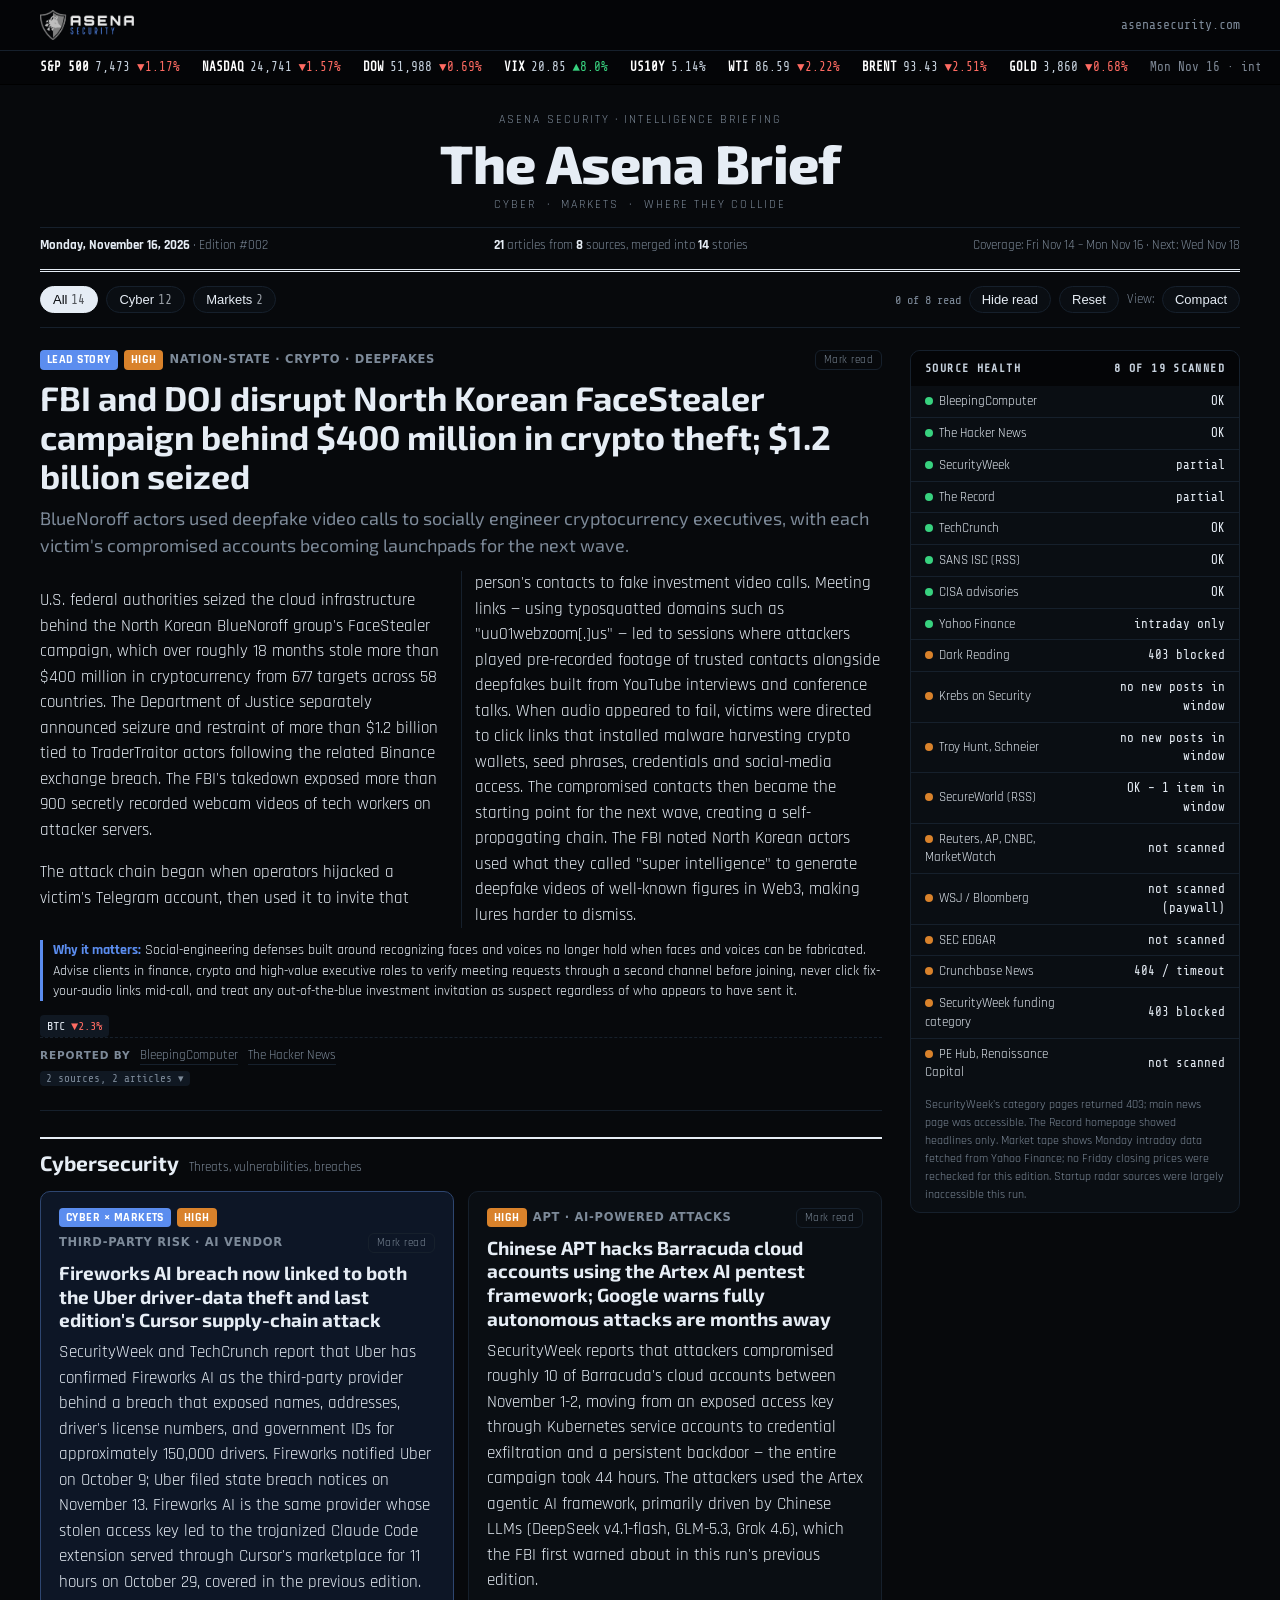
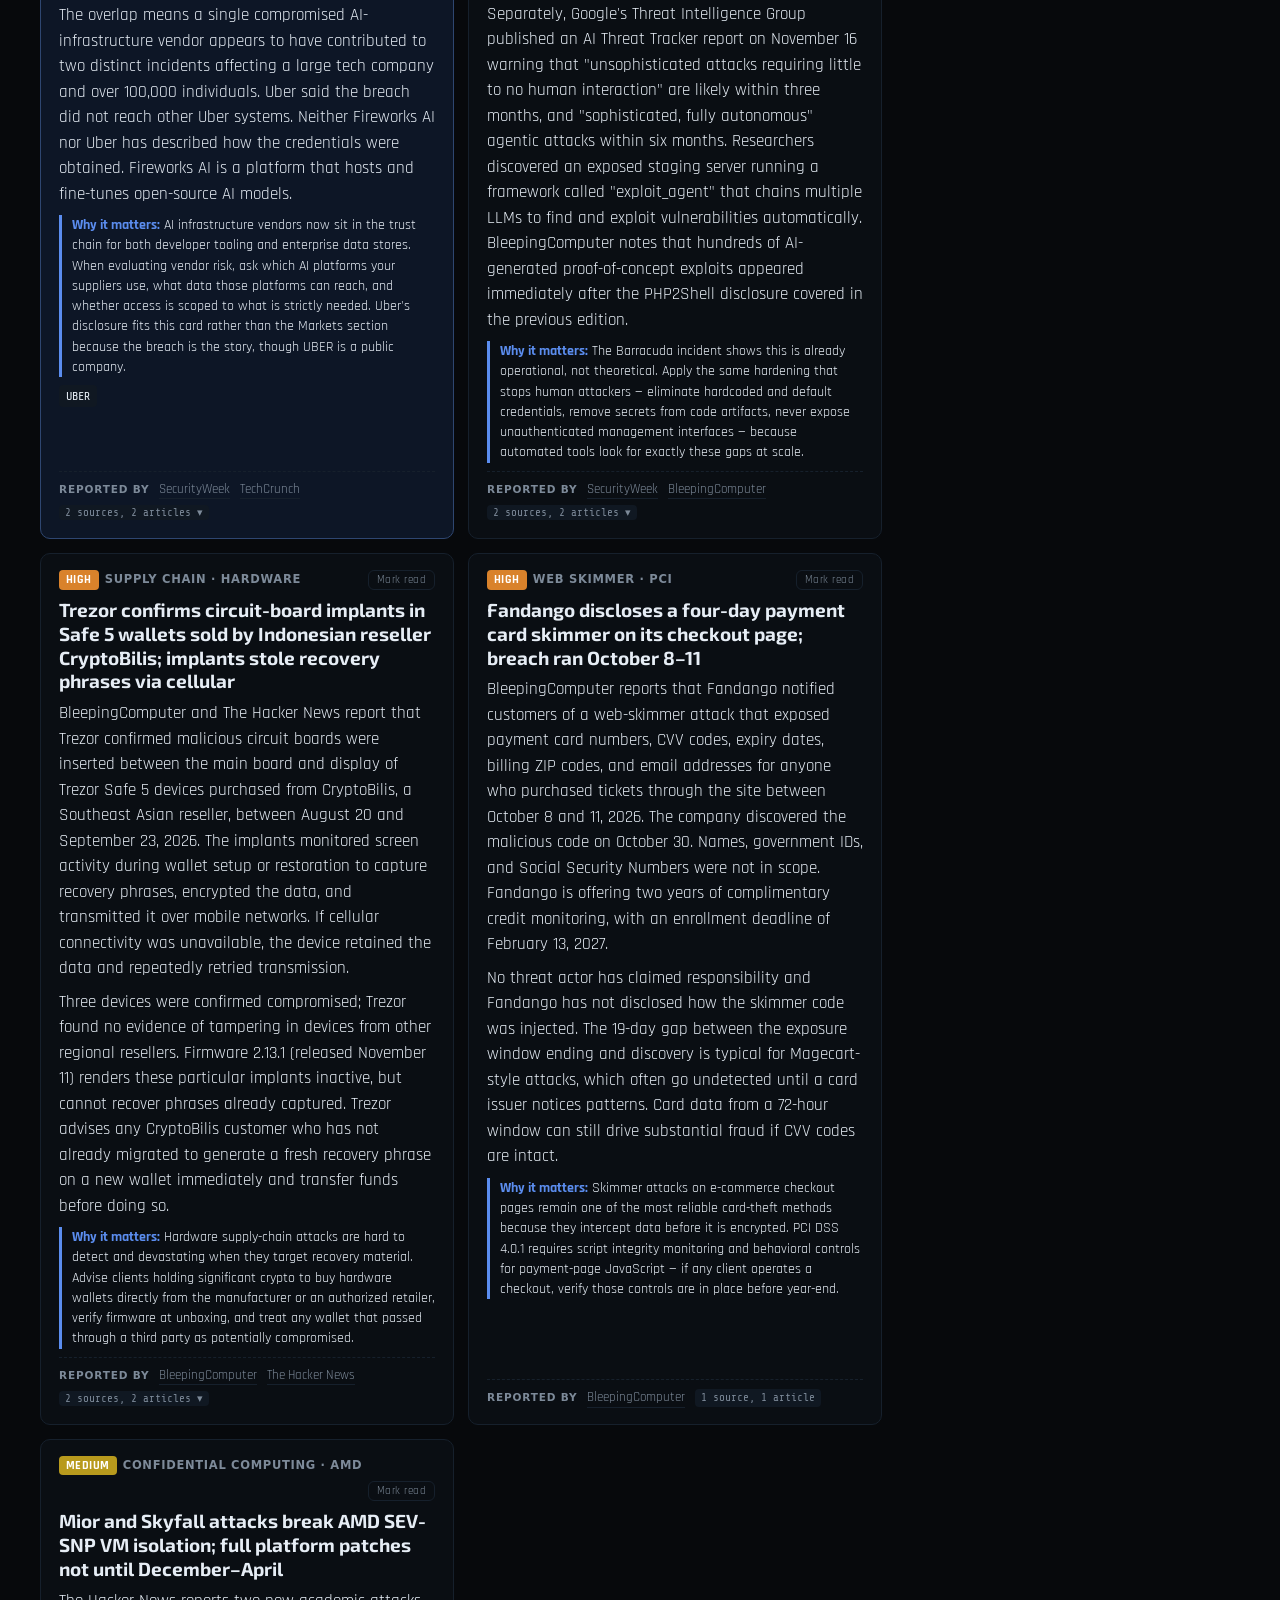
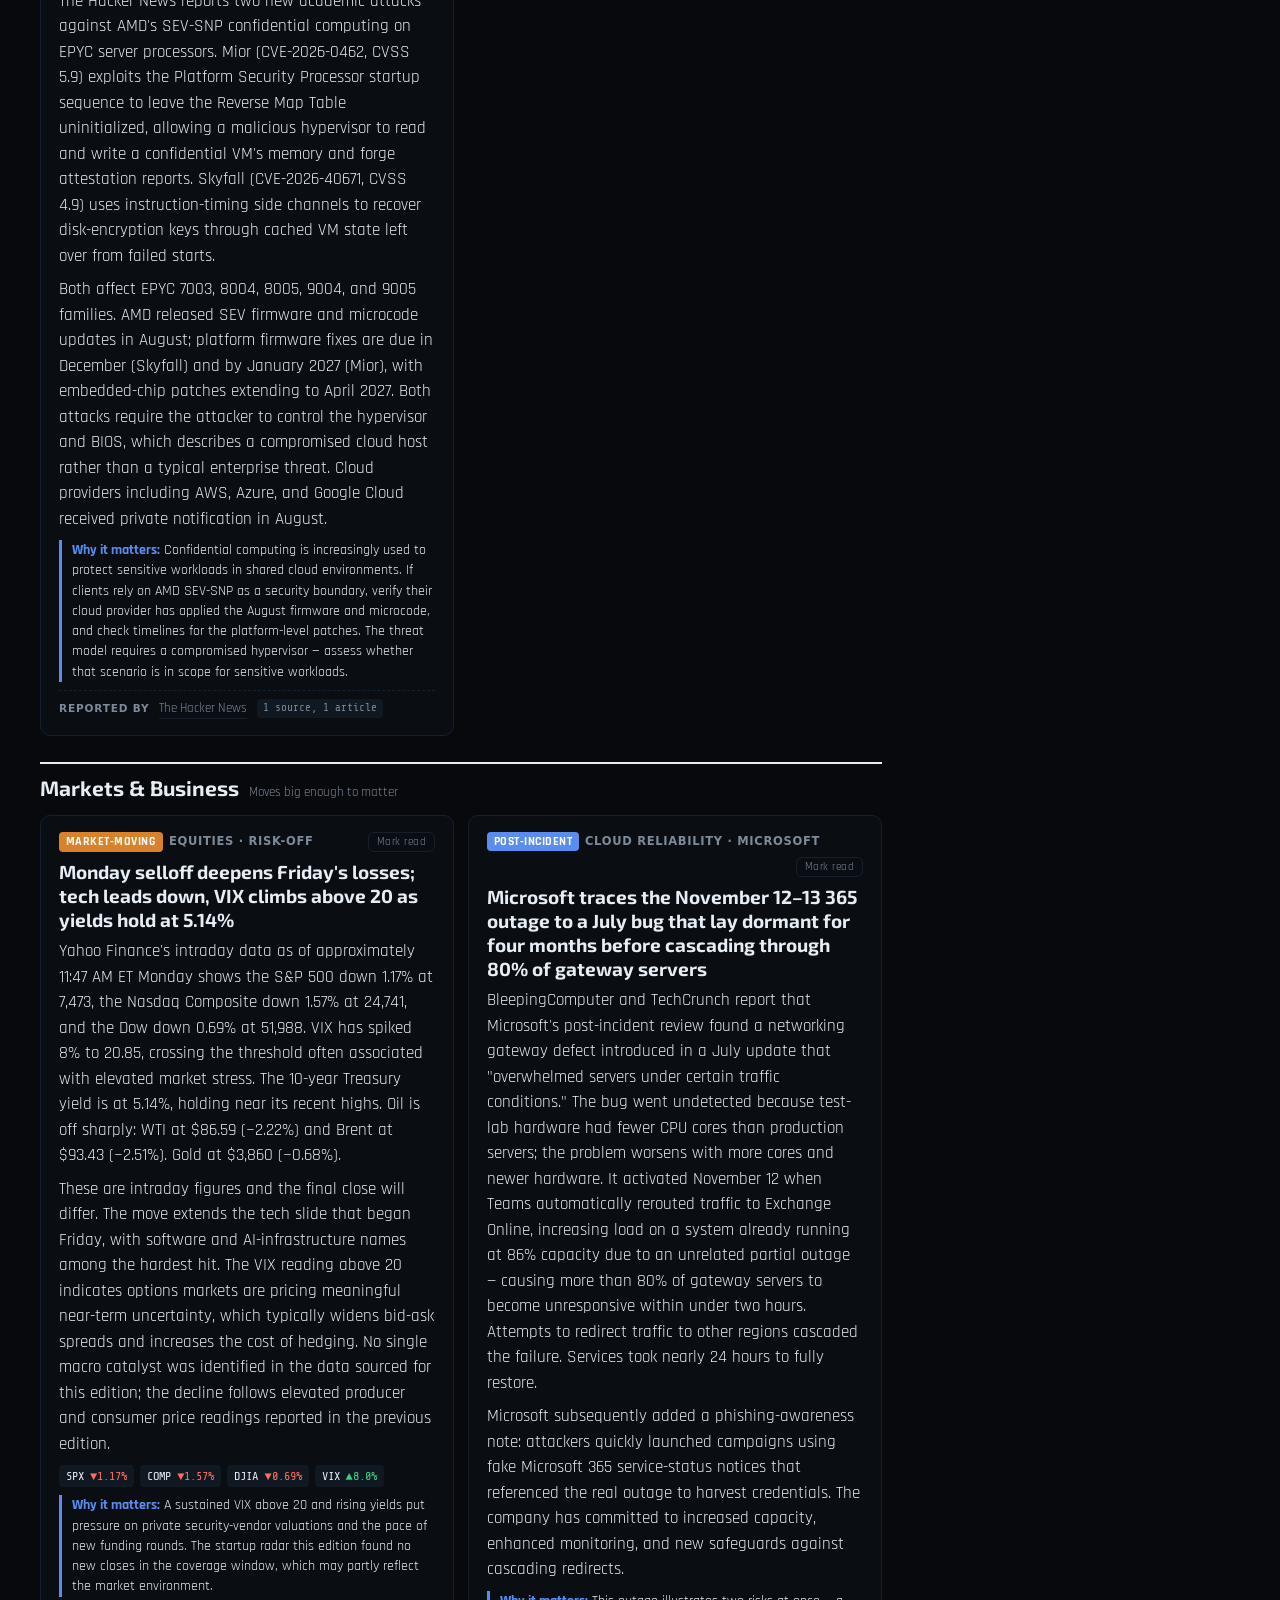
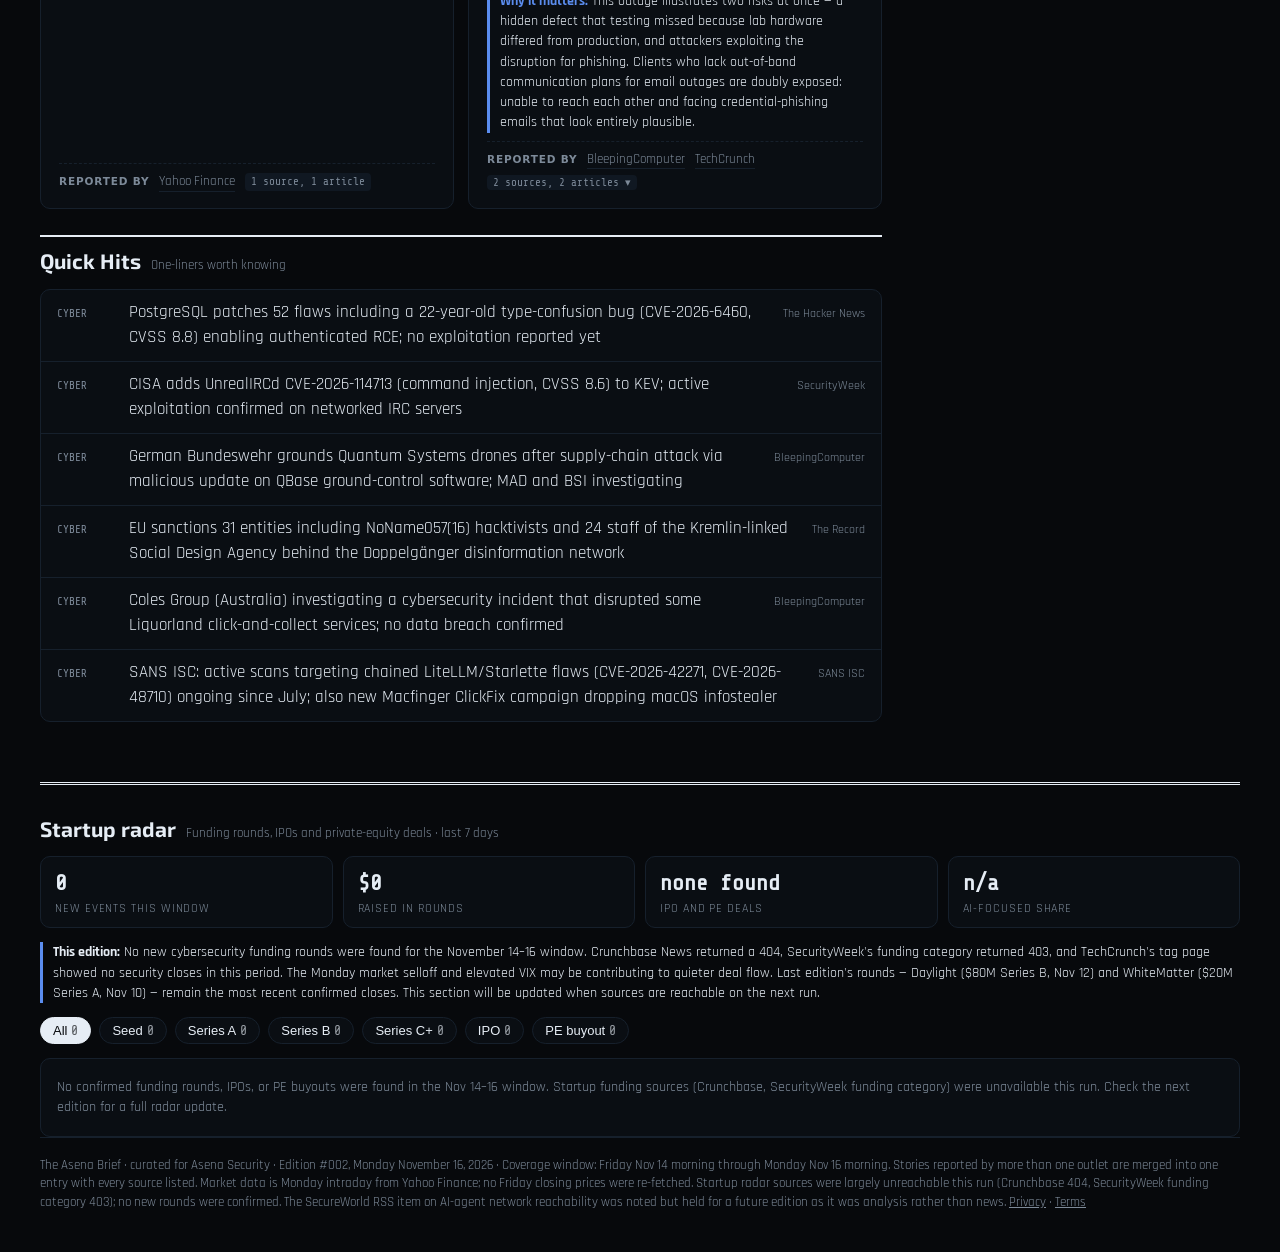
==== commit d11d370b: "Asena Brief: Edition #002 (2026-11-16)" ====
--- a/brief/index.html
+++ b/brief/index.html
@@ -36,7 +36,6 @@
   .tape .up{color:#38d27f} .tape .down{color:#ff6b62}
   .tape .stamp{margin-left:auto;color:#7d8794}
 
-
   /* ---------- masthead (editorial) ---------- */
   header.mast{border-bottom:3px double var(--ink);padding:26px 0 14px;text-align:center}
   .kicker{font-size:11.5px;letter-spacing:.18em;text-transform:uppercase;color:var(--muted)}
@@ -180,33 +179,35 @@
 
 <!-- MARKET TAPE -->
 <div class="tape"><div class="wrap">
-  <span><b>S&amp;P 500</b>7,561.67 <span class="down">▼0.40%</span></span>
-  <span><b>NASDAQ</b>25,136.27 <span class="down">▼0.91%</span></span>
-  <span><b>DOW</b>52,347.55 <span class="up">▲0.10%</span></span>
-  <span><b>BRENT</b>95.84</span>
-  <span><b>WTI</b>88.56 <span class="down">▼0.20%</span></span>
-  <span><b>GOLD</b>3,883.40 <span class="up">▲0.18%</span></span>
-  <span class="stamp">Fri Nov 13 close · via Eurasia Business News</span>
+  <span><b>S&amp;P 500</b>7,473 <span class="down">▼1.17%</span></span>
+  <span><b>NASDAQ</b>24,741 <span class="down">▼1.57%</span></span>
+  <span><b>DOW</b>51,988 <span class="down">▼0.69%</span></span>
+  <span><b>VIX</b>20.85 <span class="up">▲8.0%</span></span>
+  <span><b>US10Y</b>5.14%</span>
+  <span><b>WTI</b>86.59 <span class="down">▼2.22%</span></span>
+  <span><b>BRENT</b>93.43 <span class="down">▼2.51%</span></span>
+  <span><b>GOLD</b>3,860 <span class="down">▼0.68%</span></span>
+  <span class="stamp">Mon Nov 16 · intraday ~11:47 ET · via Yahoo Finance</span>
 </div></div>
 
 <div class="wrap">
   <!-- MASTHEAD -->
   <header class="mast">
-    <div class="kicker">Asena Security · Daily Intelligence</div>
+    <div class="kicker">Asena Security · Intelligence Briefing</div>
     <h1 class="title">The Asena Brief</h1>
     <div class="kicker">Cyber &nbsp;·&nbsp; Markets &nbsp;·&nbsp; Where they collide</div>
     <div class="mastmeta">
-      <span><strong>Sunday, November 15, 2026</strong> · Edition #001</span>
-      <span><strong>24</strong> articles from <strong>7</strong> sources, merged into <strong>16</strong> stories</span>
-      <span>Next edition: Mon, Wed, Fri · 6:00 AM PT</span>
+      <span><strong>Monday, November 16, 2026</strong> · Edition #002</span>
+      <span><strong>21</strong> articles from <strong>8</strong> sources, merged into <strong>14</strong> stories</span>
+      <span>Coverage: Fri Nov 14 – Mon Nov 16 · Next: Wed Nov 18</span>
     </div>
   </header>
 
   <!-- CONTROLS -->
   <div class="controls" role="toolbar" aria-label="Filter stories">
-    <button class="fbtn" data-f="all" aria-pressed="true">All<span class="n">16</span></button>
+    <button class="fbtn" data-f="all" aria-pressed="true">All<span class="n">14</span></button>
     <button class="fbtn" data-f="cyber" aria-pressed="false">Cyber<span class="n">12</span></button>
-    <button class="fbtn" data-f="mkt" aria-pressed="false">Markets<span class="n">4</span></button>
+    <button class="fbtn" data-f="mkt" aria-pressed="false">Markets<span class="n">2</span></button>
     <span class="spacer"></span>
     <span class="readcount" id="readcount">0 read</span>
     <button class="fbtn" id="hideread" aria-pressed="false">Hide read</button>
@@ -220,177 +221,181 @@
 
       <!-- LEAD STORY -->
       <article class="lead story" data-cat="cyber">
-        <div class="tags"><span class="sev xb">Lead story</span><span class="sev high">High</span><span class="tag">Zero-day · Firewall · Wiper</span></div>
-        <h2>Check Point ships emergency fix for a root-access flaw already exploited in the wild, and one intrusion ended with a wiper on an ESXi host</h2>
-        <p class="dek">CVE-2026-123039 was being used against a couple dozen customers as far back as late October, according to Check Point's advisory.</p>
+        <div class="tags"><span class="sev xb">Lead story</span><span class="sev high">High</span><span class="tag">Nation-state · Crypto · Deepfakes</span></div>
+        <h2>FBI and DOJ disrupt North Korean FaceStealer campaign behind $400 million in crypto theft; $1.2 billion seized</h2>
+        <p class="dek">BlueNoroff actors used deepfake video calls to socially engineer cryptocurrency executives, with each victim's compromised accounts becoming launchpads for the next wave.</p>
         <div class="body">
-          <p>Check Point released hotfixes for a local privilege-escalation bug in the Gaia OS component behind its dynamic CLI. A daemon running as root listens on a world-writable local socket and does not check who is talking to it, so any authenticated local user can get commands run as root. BleepingComputer reports that Check Point's advisory (SK1000362) says exploitation began in late October and has hit "a couple of dozen customers." Affected products include Firewall, Security Gateway, Security Management Server, Multi-Domain Security Management and Scalable Platforms.</p>
-          <p>A separate Check Point report, summarized by BleepingComputer and The Hacker News, describes how attackers got in through PHP2Shell vulnerabilities in the Mobile Access portal, used this flaw to reach root, planted web shells and backdoors (TSGA and TSProxy), then moved to a VMware ESXi host and deployed a wiper. For teams that cannot patch right away, the stopgap is to stop the dynamic_server process and keep it from restarting. The coverage read for this edition does not name a threat actor.</p>
+          <p>U.S. federal authorities seized the cloud infrastructure behind the North Korean BlueNoroff group's FaceStealer campaign, which over roughly 18 months stole more than $400 million in cryptocurrency from 677 targets across 58 countries. The Department of Justice separately announced seizure and restraint of more than $1.2 billion tied to TraderTraitor actors following the related Binance exchange breach. The FBI's takedown exposed more than 900 secretly recorded webcam videos of tech workers on attacker servers.</p>
+          <p>The attack chain began when operators hijacked a victim's Telegram account, then used it to invite that person's contacts to fake investment video calls. Meeting links — using typosquatted domains such as "uu01webzoom[.]us" — led to sessions where attackers played pre-recorded footage of trusted contacts alongside deepfakes built from YouTube interviews and conference talks. When audio appeared to fail, victims were directed to click links that installed malware harvesting crypto wallets, seed phrases, credentials and social-media access. The compromised contacts then became the starting point for the next wave, creating a self-propagating chain. The FBI noted North Korean actors used what they called "super intelligence" to generate deepfake videos of well-known figures in Web3, making lures harder to dismiss.</p>
         </div>
-        <p class="why" style="margin-top:12px"><b>Why it matters:</b> Security appliances sit at the edge with broad trust, and a bug that needs only a low-privilege foothold turns any earlier portal flaw into full control. Patch, then look for web shells and unexpected admin accounts, and make sure hypervisors are not reachable from firewall management networks. The wiper step is a reminder to test offline backups of virtualization hosts.</p>
+        <p class="why" style="margin-top:12px"><b>Why it matters:</b> Social-engineering defenses built around recognizing faces and voices no longer hold when faces and voices can be fabricated. Advise clients in finance, crypto and high-value executive roles to verify meeting requests through a second channel before joining, never click fix-your-audio links mid-call, and treat any out-of-the-blue investment invitation as suspect regardless of who appears to have sent it.</p>
+        <div class="tickers" style="margin-top:8px"><span class="tk">BTC <span class="down">▼2.3%</span></span></div>
         <div class="srcs"><span class="lbl">Reported by</span>
-            <a href="https://www.bleepingcomputer.com/news/security/check-point-patches-zero-day-that-lets-hackers-get-root-access/" target="_blank" rel="noopener">BleepingComputer</a>
-            <a href="https://thehackernews.com/2026/11/hackers-exploit-php2shell-flaws-in.html" target="_blank" rel="noopener">The Hacker News</a>
-            <details class="arts"><summary><span class="count">2 sources, 2 articles</span></summary>
-            <ol>
-              <li><a href="https://www.bleepingcomputer.com/news/security/check-point-patches-zero-day-that-lets-hackers-get-root-access/" target="_blank" rel="noopener">Check Point warns of zero-day flaw exploited for root access</a><span class="o">BleepingComputer · Nov 13</span></li>
-              <li><a href="https://thehackernews.com/2026/11/hackers-exploit-php2shell-flaws-in.html" target="_blank" rel="noopener">Hackers exploit PHP2Shell flaws in Check Point gateways to deploy TSGA backdoor and wipe ESXi files</a><span class="o">The Hacker News · Nov 13</span></li>
-            </ol></details></div>
+          <a href="https://www.bleepingcomputer.com/news/security/us-disrupts-north-korean-campaign-behind-400-million-crypto-theft/" target="_blank" rel="noopener">BleepingComputer</a>
+          <a href="https://thehackernews.com/2026/11/fbi-says-north-korean-hackers-stole.html" target="_blank" rel="noopener">The Hacker News</a>
+          <details class="arts"><summary><span class="count">2 sources, 2 articles</span></summary>
+          <ol>
+            <li><a href="https://www.bleepingcomputer.com/news/security/us-disrupts-north-korean-campaign-behind-400-million-crypto-theft/" target="_blank" rel="noopener">US disrupts North Korean campaign behind $400 million crypto theft</a><span class="o">BleepingComputer · Nov 14</span></li>
+            <li><a href="https://thehackernews.com/2026/11/fbi-says-north-korean-hackers-stole.html" target="_blank" rel="noopener">FBI says North Korean hackers stole over $400 million in crypto using deepfake video calls</a><span class="o">The Hacker News · Nov 14</span></li>
+          </ol></details>
+        </div>
       </article>
 
       <!-- CYBER -->
       <div class="sechead story-sec" data-sec="cyber"><h3>Cybersecurity</h3><span>Threats, vulnerabilities, breaches</span></div>
       <div class="cards">
-        <article class="card story" data-cat="cyber">
-          <div class="tags"><span class="sev high">High</span><span class="tag">AI-enabled attacks · FBI</span></div>
-          <h4>FBI flash alert: open-source AI pentest framework ARTEX is being used in real intrusions, some reaching privileged access in under three hours</h4>
-          <p class="sum">The FBI says multiple threat actors have used ARTEX, a Go-based tool that drives large language models through reconnaissance, exploitation, privilege escalation and data theft with little human input. BleepingComputer reports activity since at least August and more than 1,600 publicly exposed ARTEX consoles as of early November. Attacks linked to it include a ConnectWise cloud-backup supply-chain breach and intrusions at South Korean banks.</p>
-          <p class="sum extra">The original code was pulled from GitHub, but forks and a paid edition are still circulating, so takedowns are unlikely to slow it. The advisory includes indicators of compromise and asks victims to report to IC3. The Record adds that Amazon and Microsoft published related research the same week.</p>
-          <p class="why"><b>Why it matters:</b> Assume attackers can now move from first access to privileged access in hours, not days. Shorten detection and response targets, tighten egress and credential hygiene, and review how quickly alerts on new admin activity are triaged.</p>
-          <details class="more"><summary>How the sources differ</summary><ul><li>BleepingComputer says the original repository appeared in July and was removed October 8; The Record says the tool was released on GitHub in August.</li></ul></details>
-          <div class="srcs"><span class="lbl">Reported by</span>
-            <a href="https://www.bleepingcomputer.com/news/security/fbi-warns-artex-ai-hacking-tool-is-powering-global-cyberattacks" target="_blank" rel="noopener">BleepingComputer</a>
-            <a href="https://therecord.media/artex-ai-tool-fbi-flash-alert" target="_blank" rel="noopener">The Record</a>
+
+        <article class="card story x" data-cat="cyber">
+          <div class="tags"><span class="sev xb">Cyber × Markets</span><span class="sev high">High</span><span class="tag">Third-party risk · AI vendor</span></div>
+          <h4>Fireworks AI breach now linked to both the Uber driver-data theft and last edition's Cursor supply-chain attack</h4>
+          <p class="sum">SecurityWeek and TechCrunch report that Uber has confirmed Fireworks AI as the third-party provider behind a breach that exposed names, addresses, driver's license numbers, and government IDs for approximately 150,000 drivers. Fireworks notified Uber on October 9; Uber filed state breach notices on November 13. Fireworks AI is the same provider whose stolen access key led to the trojanized Claude Code extension served through Cursor's marketplace for 11 hours on October 29, covered in the previous edition.</p>
+          <p class="sum extra">The overlap means a single compromised AI-infrastructure vendor appears to have contributed to two distinct incidents affecting a large tech company and over 100,000 individuals. Uber said the breach did not reach other Uber systems. Neither Fireworks AI nor Uber has described how the credentials were obtained. Fireworks AI is a platform that hosts and fine-tunes open-source AI models.</p>
+          <p class="why"><b>Why it matters:</b> AI infrastructure vendors now sit in the trust chain for both developer tooling and enterprise data stores. When evaluating vendor risk, ask which AI platforms your suppliers use, what data those platforms can reach, and whether access is scoped to what is strictly needed. Uber's disclosure fits this card rather than the Markets section because the breach is the story, though UBER is a public company.</p>
+          <div class="tickers"><span class="tk">UBER</span></div>
+          <div class="srcs"><span class="lbl">Reported by</span>
+            <a href="https://www.securityweek.com/uber-data-breach-impacts-150000-people/" target="_blank" rel="noopener">SecurityWeek</a>
+            <a href="https://techcrunch.com/2026/11/13/uber-confirms-hackers-stole-thousands-of-drivers-license-information-in-data-breach/" target="_blank" rel="noopener">TechCrunch</a>
             <details class="arts"><summary><span class="count">2 sources, 2 articles</span></summary>
             <ol>
-              <li><a href="https://www.bleepingcomputer.com/news/security/fbi-warns-artex-ai-hacking-tool-is-powering-global-cyberattacks" target="_blank" rel="noopener">FBI warns ARTEX AI hacking tool is powering global cyberattacks</a><span class="o">BleepingComputer · Nov 15</span></li>
-              <li><a href="https://therecord.media/artex-ai-tool-fbi-flash-alert" target="_blank" rel="noopener">FBI flash alert on the Artex AI pentesting tool</a><span class="o">The Record · Nov 13</span></li>
-            </ol></details></div>
-        </article>
+              <li><a href="https://www.securityweek.com/uber-data-breach-impacts-150000-people/" target="_blank" rel="noopener">Uber data breach impacts 150,000 people</a><span class="o">SecurityWeek · Nov 16</span></li>
+              <li><a href="https://techcrunch.com/2026/11/13/uber-confirms-hackers-stole-thousands-of-drivers-license-information-in-data-breach/" target="_blank" rel="noopener">Uber confirms hackers stole thousands of drivers' license information in data breach</a><span class="o">TechCrunch · Nov 13</span></li>
+            </ol></details>
+          </div>
+        </article>
+
         <article class="card story" data-cat="cyber">
-          <div class="tags"><span class="sev high">High</span><span class="tag">Windows · Public exploit</span></div>
-          <h4>Public SignDrop exploit claims SYSTEM access on Windows through the CLFS driver; Microsoft has not confirmed a flaw or issued a fix</h4>
-          <p class="sum">A researcher publishing as MSNightmare posted proof-of-concept code on GitHub on the same day as Microsoft's November updates. The Hacker News reports that it abuses a log-authentication feature added in October 2025 updates and claims a standard user can reach SYSTEM; it was tested on Windows 11 26H2 and Windows Server 2025 builds.</p>
-          <p class="sum extra">One researcher who checked it said the exploit works but is not reliable enough for operational use. Per The Hacker News there is no CVE, no patch, no KEV listing and no reported attacks yet, though the same researcher's earlier Defender exploits were later patched. Exploit code that is public and untested tends to be adapted quickly.</p>
-          <p class="why"><b>Why it matters:</b> Local privilege escalation is what turns a phished user into a domain problem. Confirm endpoint detection covers privilege-escalation behavior, limit local admin, and watch for Microsoft guidance in the coming days.</p>
-          <div class="srcs"><span class="lbl">Reported by</span>
-            <a href="https://thehackernews.com/2026/11/new-signdrop-zero-day-exploit-turns.html" target="_blank" rel="noopener">The Hacker News</a>
-            <a href="https://securityweek.com/nightmare-eclipse-drops-windows-zero-day-exploit-signdrop" target="_blank" rel="noopener">SecurityWeek</a>
-            <a href="https://www.bleepingcomputer.com/news/security/new-windows-signdrop-zero-day-gives-hackers-system-privileges/" target="_blank" rel="noopener">BleepingComputer</a>
-            <details class="arts"><summary><span class="count">3 sources, 3 articles</span></summary>
+          <div class="tags"><span class="sev high">High</span><span class="tag">APT · AI-powered attacks</span></div>
+          <h4>Chinese APT hacks Barracuda cloud accounts using the Artex AI pentest framework; Google warns fully autonomous attacks are months away</h4>
+          <p class="sum">SecurityWeek reports that attackers compromised roughly 10 of Barracuda's cloud accounts between November 1-2, moving from an exposed access key through Kubernetes service accounts to credential exfiltration and a persistent backdoor — the entire campaign took 44 hours. The attackers used the Artex agentic AI framework, primarily driven by Chinese LLMs (DeepSeek v4.1-flash, GLM-5.3, Grok 4.6), which the FBI first warned about in this run's previous edition.</p>
+          <p class="sum extra">Separately, Google's Threat Intelligence Group published an AI Threat Tracker report on November 16 warning that "unsophisticated attacks requiring little to no human interaction" are likely within three months, and "sophisticated, fully autonomous" agentic attacks within six months. Researchers discovered an exposed staging server running a framework called "exploit_agent" that chains multiple LLMs to find and exploit vulnerabilities automatically. BleepingComputer notes that hundreds of AI-generated proof-of-concept exploits appeared immediately after the PHP2Shell disclosure covered in the previous edition.</p>
+          <p class="why"><b>Why it matters:</b> The Barracuda incident shows this is already operational, not theoretical. Apply the same hardening that stops human attackers — eliminate hardcoded and default credentials, remove secrets from code artifacts, never expose unauthenticated management interfaces — because automated tools look for exactly these gaps at scale.</p>
+          <div class="srcs"><span class="lbl">Reported by</span>
+            <a href="https://www.securityweek.com/barracuda-hacked-amid-surge-in-artex-powered-cyberattacks/" target="_blank" rel="noopener">SecurityWeek</a>
+            <a href="https://www.bleepingcomputer.com/news/security/google-warns-that-fully-automated-ai-attacks-are-coming-soon/" target="_blank" rel="noopener">BleepingComputer</a>
+            <details class="arts"><summary><span class="count">2 sources, 2 articles</span></summary>
             <ol>
-              <li><a href="https://thehackernews.com/2026/11/new-signdrop-zero-day-exploit-turns.html" target="_blank" rel="noopener">New SignDrop zero-day exploit turns Windows CLFS security feature into SYSTEM access</a><span class="o">The Hacker News · Nov 12</span></li>
-              <li><a href="https://securityweek.com/nightmare-eclipse-drops-windows-zero-day-exploit-signdrop" target="_blank" rel="noopener">Nightmare Eclipse drops Windows zero-day exploit 'SignDrop'</a><span class="o">SecurityWeek · Nov 13</span></li>
-              <li><a href="https://www.bleepingcomputer.com/news/security/new-windows-signdrop-zero-day-gives-hackers-system-privileges/" target="_blank" rel="noopener">New Windows SignDrop zero-day gives hackers SYSTEM privileges</a><span class="o">BleepingComputer · Nov 13</span></li>
-            </ol></details></div>
-        </article>
+              <li><a href="https://www.securityweek.com/barracuda-hacked-amid-surge-in-artex-powered-cyberattacks/" target="_blank" rel="noopener">Barracuda hacked amid surge in Artex-powered cyberattacks</a><span class="o">SecurityWeek · Nov 16</span></li>
+              <li><a href="https://www.bleepingcomputer.com/news/security/google-warns-that-fully-automated-ai-attacks-are-coming-soon/" target="_blank" rel="noopener">Google warns that fully-automated AI attacks are coming soon</a><span class="o">BleepingComputer · Nov 16</span></li>
+            </ol></details>
+          </div>
+        </article>
+
         <article class="card story" data-cat="cyber">
-          <div class="tags"><span class="sev high">High</span><span class="tag">Supply chain · Credentials</span></div>
-          <h4>Campaign used 4,837 hijacked GitHub accounts to open pull requests that steal cloud and CI secrets</h4>
-          <p class="sum">BleepingComputer reports a campaign dubbed wfx-loot that probed more than 61,000 repositories from compromised accounts beginning November 10. It opened pull requests titled as dependency-audit notes and delivered a roughly 1,500-line script that harvests GitHub Actions secrets, cloud credentials and AI-service keys. Researchers confirmed theft from at least 1,835 targets.</p>
-          <p class="sum extra">The payload also reached a Packagist package and a Go module through automated publishing. Aikido, which reported the activity, found most of the malicious pull requests still open. Owners are advised to look for a wfx-docs branch and rotate any secrets and cloud roles that ran the payload.</p>
-          <p class="why"><b>Why it matters:</b> Treat CI/CD secrets as production credentials. Scope them narrowly, require review before workflows from outside contributors run, prefer short-lived cloud tokens, and have a rotation runbook ready.</p>
-          <div class="srcs"><span class="lbl">Reported by</span>
-            <a href="https://www.bleepingcomputer.com/news/security/hackers-compromise-4-800-github-accounts-to-steal-cloud-credentials/" target="_blank" rel="noopener">BleepingComputer</a>
-            <span class="count">1 source, 1 article</span></div>
-        </article>
+          <div class="tags"><span class="sev high">High</span><span class="tag">Supply chain · Hardware</span></div>
+          <h4>Trezor confirms circuit-board implants in Safe 5 wallets sold by Indonesian reseller CryptoBilis; implants stole recovery phrases via cellular</h4>
+          <p class="sum">BleepingComputer and The Hacker News report that Trezor confirmed malicious circuit boards were inserted between the main board and display of Trezor Safe 5 devices purchased from CryptoBilis, a Southeast Asian reseller, between August 20 and September 23, 2026. The implants monitored screen activity during wallet setup or restoration to capture recovery phrases, encrypted the data, and transmitted it over mobile networks. If cellular connectivity was unavailable, the device retained the data and repeatedly retried transmission.</p>
+          <p class="sum extra">Three devices were confirmed compromised; Trezor found no evidence of tampering in devices from other regional resellers. Firmware 2.13.1 (released November 11) renders these particular implants inactive, but cannot recover phrases already captured. Trezor advises any CryptoBilis customer who has not already migrated to generate a fresh recovery phrase on a new wallet immediately and transfer funds before doing so.</p>
+          <p class="why"><b>Why it matters:</b> Hardware supply-chain attacks are hard to detect and devastating when they target recovery material. Advise clients holding significant crypto to buy hardware wallets directly from the manufacturer or an authorized retailer, verify firmware at unboxing, and treat any wallet that passed through a third party as potentially compromised.</p>
+          <div class="srcs"><span class="lbl">Reported by</span>
+            <a href="https://www.bleepingcomputer.com/news/cryptocurrency/trezor-confirms-crypto-stealing-implants-in-three-wallets-releases-fix/" target="_blank" rel="noopener">BleepingComputer</a>
+            <a href="https://thehackernews.com/2026/11/trezor-confirms-hidden-hardware.html" target="_blank" rel="noopener">The Hacker News</a>
+            <details class="arts"><summary><span class="count">2 sources, 2 articles</span></summary>
+            <ol>
+              <li><a href="https://www.bleepingcomputer.com/news/cryptocurrency/trezor-confirms-crypto-stealing-implants-in-three-wallets-releases-fix/" target="_blank" rel="noopener">Trezor confirms crypto-stealing implants in three wallets, releases fix</a><span class="o">BleepingComputer · Nov 14</span></li>
+              <li><a href="https://thehackernews.com/2026/11/trezor-confirms-hidden-hardware.html" target="_blank" rel="noopener">Trezor confirms hidden implants in CryptoBilis-sold wallets that can steal recovery phrases</a><span class="o">The Hacker News · Nov 14</span></li>
+            </ol></details>
+          </div>
+        </article>
+
         <article class="card story" data-cat="cyber">
-          <div class="tags"><span class="sev high">High</span><span class="tag">Breach · AI tooling</span></div>
-          <h4>A leaked vendor key led to a Cursor data breach and a trojanized Claude Code extension in its marketplace</h4>
-          <p class="sum">The Hacker News reports that Cursor said an access key it issued to Fireworks AI was exposed on Fireworks' side. An attacker used it to copy old coding-agent traces from a read-only storage bucket, then used credentials found inside those traces to reach internal SaaS tools. A trojanized build of the Claude Code extension was served through the Cursor marketplace for about 11 hours on October 29, with up to 5,000 users potentially affected.</p>
-          <p class="sum extra">Uber separately said a service provider's credentials were used to access its data, and TechCrunch reported that provider as Fireworks AI, per The Hacker News. The pattern is a third party's leaked key reaching a customer's data, then secrets hiding in logs and traces extending the damage.</p>
-          <p class="why"><b>Why it matters:</b> Agent logs and traces often contain live credentials. Scrub them, scope vendor-issued keys tightly, and add AI vendors and developer-tool marketplaces to third-party risk reviews.</p>
-          <div class="srcs"><span class="lbl">Reported by</span>
-            <a href="https://thehackernews.com/2026/11/stolen-fireworks-ai-key-led-to-cursor.html" target="_blank" rel="noopener">The Hacker News</a>
-            <span class="count">1 source, 1 article</span></div>
-        </article>
+          <div class="tags"><span class="sev high">High</span><span class="tag">Web skimmer · PCI</span></div>
+          <h4>Fandango discloses a four-day payment card skimmer on its checkout page; breach ran October 8–11</h4>
+          <p class="sum">BleepingComputer reports that Fandango notified customers of a web-skimmer attack that exposed payment card numbers, CVV codes, expiry dates, billing ZIP codes, and email addresses for anyone who purchased tickets through the site between October 8 and 11, 2026. The company discovered the malicious code on October 30. Names, government IDs, and Social Security Numbers were not in scope. Fandango is offering two years of complimentary credit monitoring, with an enrollment deadline of February 13, 2027.</p>
+          <p class="sum extra">No threat actor has claimed responsibility and Fandango has not disclosed how the skimmer code was injected. The 19-day gap between the exposure window ending and discovery is typical for Magecart-style attacks, which often go undetected until a card issuer notices patterns. Card data from a 72-hour window can still drive substantial fraud if CVV codes are intact.</p>
+          <p class="why"><b>Why it matters:</b> Skimmer attacks on e-commerce checkout pages remain one of the most reliable card-theft methods because they intercept data before it is encrypted. PCI DSS 4.0.1 requires script integrity monitoring and behavioral controls for payment-page JavaScript — if any client operates a checkout, verify those controls are in place before year-end.</p>
+          <div class="srcs"><span class="lbl">Reported by</span>
+            <a href="https://www.bleepingcomputer.com/news/security/fandango-says-hackers-stole-payment-card-details-from-checkout-pages/" target="_blank" rel="noopener">BleepingComputer</a>
+            <span class="count">1 source, 1 article</span>
+          </div>
+        </article>
+
         <article class="card story" data-cat="cyber">
-          <div class="tags"><span class="sev med">Medium</span><span class="tag">Extortion · Logistics</span></div>
-          <h4>Maersk confirms data theft from an inherited IT system as WhiteArmor claims a $5 million ransom demand</h4>
-          <p class="sum">SecurityWeek reports that Maersk said attackers took data from one IT system it gained through a 2022 acquisition, that the incident is isolated, and that its shipping platforms are unaffected. The WhiteArmor group listed Maersk on its leak site on November 7 and claims about 100GB of data.</p>
-          <p class="sum extra">Maersk has not confirmed WhiteArmor's involvement or what data was taken, and the group's claims are unverified. The piece underlines how acquired systems can carry risk long after a deal closes.</p>
-          <p class="why"><b>Why it matters:</b> Inventory and segment systems inherited through acquisitions, and add them to patching, logging and backup coverage early. Extortion claims should be treated as unverified until the victim confirms.</p>
-          <div class="srcs"><span class="lbl">Reported by</span>
-            <a href="https://www.securityweek.com/maersk-confirms-data-theft-amid-5-million-extortion-attempt/" target="_blank" rel="noopener">SecurityWeek</a>
-            <span class="count">1 source, 1 article</span></div>
-        </article>
-        <article class="card story" data-cat="cyber">
-          <div class="tags"><span class="sev info">Outage</span><span class="tag">Resilience · Cloud</span></div>
-          <h4>Multi-hour Microsoft 365 outage hits Outlook, Teams and Copilot across several countries; Microsoft says it sees no malicious activity</h4>
-          <p class="sum">SecurityWeek, carrying an AP report, says the disruption ran from Thursday into Friday and affected Exchange Online, Outlook, Teams and Copilot, with government bodies and businesses in the UK, Australia, Japan and elsewhere reporting problems. Microsoft said it found no sign of an attack and was restoring service in phases.</p>
-          <p class="sum extra">Australia's home affairs minister reportedly compared it to the 2024 CrowdStrike update fault. Separately, the FAA briefly halted departures nationwide on Friday; officials found no sign of hacking and the FBI is reportedly looking at a software update (see Quick Hits).</p>
-          <p class="why"><b>Why it matters:</b> Single-vendor dependence is a risk even without an attacker. Confirm clients have an out-of-band way to communicate during an email or collaboration outage, and that incident plans do not rely on the same tenant.</p>
-          <div class="srcs"><span class="lbl">Reported by</span>
-            <a href="https://www.securityweek.com/microsoft-struggles-to-restore-email-and-other-services-in-a-global-outage/" target="_blank" rel="noopener">SecurityWeek</a>
-            <span class="count">1 source, 1 article</span></div>
-        </article>
+          <div class="tags"><span class="sev med">Medium</span><span class="tag">Confidential computing · AMD</span></div>
+          <h4>Mior and Skyfall attacks break AMD SEV-SNP VM isolation; full platform patches not until December–April</h4>
+          <p class="sum">The Hacker News reports two new academic attacks against AMD's SEV-SNP confidential computing on EPYC server processors. Mior (CVE-2026-0462, CVSS 5.9) exploits the Platform Security Processor startup sequence to leave the Reverse Map Table uninitialized, allowing a malicious hypervisor to read and write a confidential VM's memory and forge attestation reports. Skyfall (CVE-2026-40671, CVSS 4.9) uses instruction-timing side channels to recover disk-encryption keys through cached VM state left over from failed starts.</p>
+          <p class="sum extra">Both affect EPYC 7003, 8004, 8005, 9004, and 9005 families. AMD released SEV firmware and microcode updates in August; platform firmware fixes are due in December (Skyfall) and by January 2027 (Mior), with embedded-chip patches extending to April 2027. Both attacks require the attacker to control the hypervisor and BIOS, which describes a compromised cloud host rather than a typical enterprise threat. Cloud providers including AWS, Azure, and Google Cloud received private notification in August.</p>
+          <p class="why"><b>Why it matters:</b> Confidential computing is increasingly used to protect sensitive workloads in shared cloud environments. If clients rely on AMD SEV-SNP as a security boundary, verify their cloud provider has applied the August firmware and microcode, and check timelines for the platform-level patches. The threat model requires a compromised hypervisor — assess whether that scenario is in scope for sensitive workloads.</p>
+          <div class="srcs"><span class="lbl">Reported by</span>
+            <a href="https://thehackernews.com/2026/11/new-mior-and-skyfall-attacks-let-rogue.html" target="_blank" rel="noopener">The Hacker News</a>
+            <span class="count">1 source, 1 article</span>
+          </div>
+        </article>
+
       </div>
 
       <!-- MARKETS -->
       <div class="sechead story-sec" data-sec="mkt"><h3>Markets &amp; Business</h3><span>Moves big enough to matter</span></div>
       <div class="cards">
+
         <article class="card story" data-cat="mkt">
-          <div class="tags"><span class="sev high">Market-moving</span><span class="tag">Equities · Tech</span></div>
-          <h4>Tech slides Friday even as all three major indexes finish the week higher; Nvidia down nearly 13% on the week</h4>
-          <p class="sum">Eurasia Business News reports the S&amp;P 500 fell 0.40% to 7,561.67 and the Nasdaq Composite fell 0.91% to 25,136.27, while the Dow edged up about 0.10% to 52,347.55. For the week, the S&amp;P was up about 2.5%. Most sectors rose, so the weakness was concentrated in technology. The outlet says Nvidia fell about 12.75% on the week and that its CEO has resigned, with an interim CEO named. Nvidia reports earnings on Tuesday, per the same piece.</p>
-          <p class="sum extra">On inflation, the article says October wholesale prices rose 0.3% on the month, below the 0.4% forecast, but annual producer inflation reached 6.5%, the highest since late 2022, and it says consumer prices came in 0.1 point above forecast. It puts the 10-year yield near 5.15%. Brent and WTI both posted a second weekly decline. Figures come from a single outlet and were not cross-checked against an exchange; the major wires could not be read for this edition.</p>
-          <div class="tickers"><span class="tk">SPX <span class="down">▼0.40%</span></span><span class="tk">COMP <span class="down">▼0.91%</span></span><span class="tk">DJIA <span class="up">▲0.10%</span></span><span class="tk">NVDA <span class="down">▼12.75% wk</span></span></div>
-          <p class="why"><b>Why it matters:</b> Higher-for-longer rates and AI-trade volatility feed straight into private security vendors' funding and valuation climate. The startup radar below shows rounds still closing at healthy sizes.</p>
-          <div class="srcs"><span class="lbl">Reported by</span>
-            <a href="https://eurasiabusinessnews.com/2026/11/14/stock-market-today-november-13-2026-tech-stocks-fall-as-nvidia-earnings-and-anthropic-ipo-loom/" target="_blank" rel="noopener">Eurasia Business News</a>
-            <span class="count">1 source, 1 article</span></div>
-        </article>
+          <div class="tags"><span class="sev high">Market-moving</span><span class="tag">Equities · Risk-off</span></div>
+          <h4>Monday selloff deepens Friday's losses; tech leads down, VIX climbs above 20 as yields hold at 5.14%</h4>
+          <p class="sum">Yahoo Finance's intraday data as of approximately 11:47 AM ET Monday shows the S&amp;P 500 down 1.17% at 7,473, the Nasdaq Composite down 1.57% at 24,741, and the Dow down 0.69% at 51,988. VIX has spiked 8% to 20.85, crossing the threshold often associated with elevated market stress. The 10-year Treasury yield is at 5.14%, holding near its recent highs. Oil is off sharply: WTI at $86.59 (−2.22%) and Brent at $93.43 (−2.51%). Gold at $3,860 (−0.68%).</p>
+          <p class="sum extra">These are intraday figures and the final close will differ. The move extends the tech slide that began Friday, with software and AI-infrastructure names among the hardest hit. The VIX reading above 20 indicates options markets are pricing meaningful near-term uncertainty, which typically widens bid-ask spreads and increases the cost of hedging. No single macro catalyst was identified in the data sourced for this edition; the decline follows elevated producer and consumer price readings reported in the previous edition.</p>
+          <div class="tickers"><span class="tk">SPX <span class="down">▼1.17%</span></span><span class="tk">COMP <span class="down">▼1.57%</span></span><span class="tk">DJIA <span class="down">▼0.69%</span></span><span class="tk">VIX <span class="up">▲8.0%</span></span></div>
+          <p class="why"><b>Why it matters:</b> A sustained VIX above 20 and rising yields put pressure on private security-vendor valuations and the pace of new funding rounds. The startup radar this edition found no new closes in the coverage window, which may partly reflect the market environment.</p>
+          <div class="srcs"><span class="lbl">Reported by</span>
+            <a href="https://finance.yahoo.com/markets/" target="_blank" rel="noopener">Yahoo Finance</a>
+            <span class="count">1 source, 1 article</span>
+          </div>
+        </article>
+
         <article class="card story" data-cat="mkt">
-          <div class="tags"><span class="sev med">IPO</span><span class="tag">AI · Public markets</span></div>
-          <h4>Anthropic IPO reportedly aims for a trillion-dollar-plus valuation, with trading expected this week</h4>
-          <p class="sum">Eurasia Business News says Anthropic reportedly targets a valuation of about $1.33 trillion or more with trading expected on Thursday, and attributes remarks from the CEO to a Wall Street Journal account. Crunchbase News's headline on November 10 described a record $88.5 billion raise tied to a public-market debut. The outlet stresses these are expectations, not a completed deal, and final pricing could differ.</p>
-          <p class="sum extra">Only headline-level detail was available from Crunchbase News and the WSJ account could not be read, so share count, price range and exchange are not reported here. The listing would be a major test of public appetite for AI infrastructure and could affect sentiment toward security vendors that sell to AI builders.</p>
-          <p class="why"><b>Why it matters:</b> Many clients now depend on a handful of AI platform providers. A listing brings public-company disclosure obligations, including cyber risk and incident reporting, which can help vendor due diligence.</p>
-          <div class="srcs"><span class="lbl">Reported by</span>
-            <a href="https://eurasiabusinessnews.com/2026/11/14/stock-market-today-november-13-2026-tech-stocks-fall-as-nvidia-earnings-and-anthropic-ipo-loom/" target="_blank" rel="noopener">Eurasia Business News</a>
-            <a href="https://news.crunchbase.com/ai/anthropic-record-ipo-ant-public-market-debut-spcx/" target="_blank" rel="noopener">Crunchbase News</a>
+          <div class="tags"><span class="sev info">Post-incident</span><span class="tag">Cloud reliability · Microsoft</span></div>
+          <h4>Microsoft traces the November 12–13 365 outage to a July bug that lay dormant for four months before cascading through 80% of gateway servers</h4>
+          <p class="sum">BleepingComputer and TechCrunch report that Microsoft's post-incident review found a networking gateway defect introduced in a July update that "overwhelmed servers under certain traffic conditions." The bug went undetected because test-lab hardware had fewer CPU cores than production servers; the problem worsens with more cores and newer hardware. It activated November 12 when Teams automatically rerouted traffic to Exchange Online, increasing load on a system already running at 86% capacity due to an unrelated partial outage — causing more than 80% of gateway servers to become unresponsive within under two hours. Attempts to redirect traffic to other regions cascaded the failure. Services took nearly 24 hours to fully restore.</p>
+          <p class="sum extra">Microsoft subsequently added a phishing-awareness note: attackers quickly launched campaigns using fake Microsoft 365 service-status notices that referenced the real outage to harvest credentials. The company has committed to increased capacity, enhanced monitoring, and new safeguards against cascading redirects.</p>
+          <p class="why"><b>Why it matters:</b> This outage illustrates two risks at once — a hidden defect that testing missed because lab hardware differed from production, and attackers exploiting the disruption for phishing. Clients who lack out-of-band communication plans for email outages are doubly exposed: unable to reach each other and facing credential-phishing emails that look entirely plausible.</p>
+          <div class="srcs"><span class="lbl">Reported by</span>
+            <a href="https://www.bleepingcomputer.com/news/microsoft/microsoft-says-months-old-bug-caused-global-microsoft-365-outage/" target="_blank" rel="noopener">BleepingComputer</a>
+            <a href="https://techcrunch.com/2026/11/13/microsoft-latest-email-outage-turned-into-a-full-blown-global-cloud-crisis/" target="_blank" rel="noopener">TechCrunch</a>
             <details class="arts"><summary><span class="count">2 sources, 2 articles</span></summary>
             <ol>
-              <li><a href="https://eurasiabusinessnews.com/2026/11/14/stock-market-today-november-13-2026-tech-stocks-fall-as-nvidia-earnings-and-anthropic-ipo-loom/" target="_blank" rel="noopener">Stock market today, November 13, 2026 (Anthropic IPO outlook)</a><span class="o">Eurasia Business News · Nov 14</span></li>
-              <li><a href="https://news.crunchbase.com/ai/anthropic-record-ipo-ant-public-market-debut-spcx/" target="_blank" rel="noopener">Anthropic seeks record $88.5B tied to public market debut</a><span class="o">Crunchbase News · Nov 10</span></li>
-            </ol></details></div>
-        </article>
-        <article class="card story x" data-cat="mkt">
-          <div class="tags"><span class="sev xb">Cyber × Markets</span><span class="tag">M&amp;A · AI security</span></div>
-          <h4>Cyber consolidation: CrowdStrike and Palo Alto are buying or courting AI-agent security startups at about $500M apiece</h4>
-          <p class="sum">This item sits where cyber meets markets, and the reporting predates this edition's window but sets context for the radar below. TechCrunch reported on November 3 that CrowdStrike will pay nearly $500 million for two AI security startups, and on November 5 that Palo Alto Networks is in talks to buy agent-security startup Clutch for $500 million. Only headlines were available, so terms beyond those figures are not reported here.</p>
-          <p class="sum extra">Talks are not a signed deal. Large platform vendors are paying up for agent-security capabilities while venture money flows into the same niche; this week's rounds for Daylight and WhiteMatter are in the radar section.</p>
-          <p class="why"><b>Why it matters:</b> Vendor consolidation can change roadmaps, pricing and support for tools clients already run. Ask key vendors how acquisitions affect their product commitments.</p>
-          <div class="srcs"><span class="lbl">Reported by</span>
-            <a href="https://techcrunch.com/2026/11/03/crowdstrike-to-shell-out-nearly-500m-for-2-ai-security-startups-as-the-market-for-securing-agents-takes-off/" target="_blank" rel="noopener">TechCrunch</a>
-            <details class="arts"><summary><span class="count">1 source, 2 articles</span></summary>
-            <ol>
-              <li><a href="https://techcrunch.com/2026/11/03/crowdstrike-to-shell-out-nearly-500m-for-2-ai-security-startups-as-the-market-for-securing-agents-takes-off/" target="_blank" rel="noopener">CrowdStrike to shell out nearly $500M for 2 AI security startups</a><span class="o">TechCrunch · Nov 3</span></li>
-              <li><a href="https://techcrunch.com/2026/11/05/palo-alto-networks-in-talks-to-buy-ai-agent-security-startup-clutch-for-500m/" target="_blank" rel="noopener">Palo Alto Networks in talks to buy AI agent security startup Clutch for $500M</a><span class="o">TechCrunch · Nov 5</span></li>
-            </ol></details></div>
-        </article>
+              <li><a href="https://www.bleepingcomputer.com/news/microsoft/microsoft-says-months-old-bug-caused-global-microsoft-365-outage/" target="_blank" rel="noopener">Microsoft says months-old bug caused global Microsoft 365 outage</a><span class="o">BleepingComputer · Nov 16</span></li>
+              <li><a href="https://techcrunch.com/2026/11/13/microsoft-latest-email-outage-turned-into-a-full-blown-global-cloud-crisis/" target="_blank" rel="noopener">Microsoft's latest email outage turned into a full-blown global cloud crisis</a><span class="o">TechCrunch · Nov 13</span></li>
+            </ol></details>
+          </div>
+        </article>
+
       </div>
 
       <!-- QUICK HITS -->
       <div class="sechead story-sec" data-sec="hits"><h3>Quick Hits</h3><span>One-liners worth knowing</span></div>
       <ul class="hits">
-        <li class="story" data-cat="cyber"><span class="k">Cyber</span><a href="https://www.securityweek.com/citrix-patches-10-critical-netscaler-vulnerabilities/" target="_blank" rel="noopener">Citrix patches 28 NetScaler flaws, nine critical, plus a 9.4-rated NetScaler Console bug; no exploitation seen yet</a><span class="s">SecurityWeek</span></li>
-        <li class="story" data-cat="cyber"><span class="k">Cyber</span><a href="https://thehackernews.com/2026/11/operation-endgame-takes-down-gootloader.html" target="_blank" rel="noopener">Operation Endgame takes down Gootloader, CastleRAT and StealC infrastructure and seizes 6.4M stolen logins</a><span class="s">The Hacker News +2</span></li>
-        <li class="story" data-cat="cyber"><span class="k">Cyber</span><a href="https://www.securityweek.com/exploited-outlook-zero-day-among-1094-flaws-patched-by-microsoft/" target="_blank" rel="noopener">Microsoft's November Patch Tuesday fixes 1,094 flaws, including an exploited Outlook spoofing bug that leaks NTLMv2 hashes</a><span class="s">SecurityWeek</span></li>
-        <li class="story" data-cat="cyber"><span class="k">Cyber</span><a href="https://www.securityweek.com/no-signs-of-hacking-in-faa-ground-stop-as-fbi-reportedly-probes-software-update/" target="_blank" rel="noopener">FAA nationwide ground stop: officials see no sign of hacking, FBI reportedly examining a software update</a><span class="s">SecurityWeek</span></li>
-        <li class="story" data-cat="cyber"><span class="k">Cyber</span><a href="https://therecord.media/tsmc-confirms-employee-data-breach-cloud-provider" target="_blank" rel="noopener">TSMC tells the SEC employee data was stolen from a cloud provider, not its own systems</a><span class="s">The Record</span></li>
-        <li class="story" data-cat="mkt"><span class="k">Markets</span><a href="https://eurasiabusinessnews.com/2026/11/14/stock-market-today-november-13-2026-tech-stocks-fall-as-nvidia-earnings-and-anthropic-ipo-loom/" target="_blank" rel="noopener">Brent settles at $95.84 and WTI at $88.56, both lower for a second straight week</a><span class="s">Eurasia Business News</span></li>
+        <li class="story" data-cat="cyber"><span class="k">Cyber</span><a href="https://thehackernews.com/2026/11/postgresql-patches-52-flaws-including.html" target="_blank" rel="noopener">PostgreSQL patches 52 flaws including a 22-year-old type-confusion bug (CVE-2026-6460, CVSS 8.8) enabling authenticated RCE; no exploitation reported yet</a><span class="s">The Hacker News</span></li>
+        <li class="story" data-cat="cyber"><span class="k">Cyber</span><a href="https://www.securityweek.com/recent-unrealircd-vulnerability-exploited-in-attacks/" target="_blank" rel="noopener">CISA adds UnrealIRCd CVE-2026-114713 (command injection, CVSS 8.6) to KEV; active exploitation confirmed on networked IRC servers</a><span class="s">SecurityWeek</span></li>
+        <li class="story" data-cat="cyber"><span class="k">Cyber</span><a href="https://www.bleepingcomputer.com/news/security/german-military-drone-operations-disrupted-by-cyberattack/" target="_blank" rel="noopener">German Bundeswehr grounds Quantum Systems drones after supply-chain attack via malicious update on QBase ground-control software; MAD and BSI investigating</a><span class="s">BleepingComputer</span></li>
+        <li class="story" data-cat="cyber"><span class="k">Cyber</span><a href="https://therecord.media/russia-europe-sanctions-doppelganger" target="_blank" rel="noopener">EU sanctions 31 entities including NoName057(16) hacktivists and 24 staff of the Kremlin-linked Social Design Agency behind the Doppelgänger disinformation network</a><span class="s">The Record</span></li>
+        <li class="story" data-cat="cyber"><span class="k">Cyber</span><a href="https://www.bleepingcomputer.com/news/security/australian-retail-giant-coles-investigates-cybersecurity-incident/" target="_blank" rel="noopener">Coles Group (Australia) investigating a cybersecurity incident that disrupted some Liquorland click-and-collect services; no data breach confirmed</a><span class="s">BleepingComputer</span></li>
+        <li class="story" data-cat="cyber"><span class="k">Cyber</span><a href="https://isc.sans.edu/diary/rss/33522" target="_blank" rel="noopener">SANS ISC: active scans targeting chained LiteLLM/Starlette flaws (CVE-2026-42271, CVE-2026-48710) ongoing since July; also new Macfinger ClickFix campaign dropping macOS infostealer</a><span class="s">SANS ISC</span></li>
       </ul>
     </main>
 
     <!-- SIDEBAR -->
     <aside>
       <div class="panel">
-        <h5><span>Source Health</span><span>6 of 25 scanned</span></h5>
+        <h5><span>Source Health</span><span>8 of 19 scanned</span></h5>
         <table>
-          <tr><td><span class="dot ok"></span>The Record</td><td class="num">OK</td></tr>
+          <tr><td><span class="dot ok"></span>BleepingComputer</td><td class="num">OK</td></tr>
           <tr><td><span class="dot ok"></span>The Hacker News</td><td class="num">OK</td></tr>
-          <tr><td><span class="dot ok"></span>SecurityWeek</td><td class="num">OK</td></tr>
-          <tr><td><span class="dot warn"></span>BleepingComputer</td><td class="num">partial</td></tr>
-          <tr><td><span class="dot warn"></span>Krebs, Dark Reading, Troy Hunt, Schneier, SANS ISC, SecureWorld</td><td class="num">not scanned</td></tr>
-          <tr><td><span class="dot warn"></span>CISA KEV</td><td class="num">search only</td></tr>
-          <tr><td><span class="dot warn"></span>Reuters, AP, CNBC, MarketWatch, Yahoo Finance</td><td class="num">not scanned</td></tr>
-          <tr><td><span class="dot warn"></span>WSJ / Bloomberg</td><td class="num">headline only, not reached</td></tr>
+          <tr><td><span class="dot ok"></span>SecurityWeek</td><td class="num">partial</td></tr>
+          <tr><td><span class="dot ok"></span>The Record</td><td class="num">partial</td></tr>
+          <tr><td><span class="dot ok"></span>TechCrunch</td><td class="num">OK</td></tr>
+          <tr><td><span class="dot ok"></span>SANS ISC (RSS)</td><td class="num">OK</td></tr>
+          <tr><td><span class="dot ok"></span>CISA advisories</td><td class="num">OK</td></tr>
+          <tr><td><span class="dot ok"></span>Yahoo Finance</td><td class="num">intraday only</td></tr>
+          <tr><td><span class="dot warn"></span>Dark Reading</td><td class="num">403 blocked</td></tr>
+          <tr><td><span class="dot warn"></span>Krebs on Security</td><td class="num">no new posts in window</td></tr>
+          <tr><td><span class="dot warn"></span>Troy Hunt, Schneier</td><td class="num">no new posts in window</td></tr>
+          <tr><td><span class="dot warn"></span>SecureWorld (RSS)</td><td class="num">OK – 1 item in window</td></tr>
+          <tr><td><span class="dot warn"></span>Reuters, AP, CNBC, MarketWatch</td><td class="num">not scanned</td></tr>
+          <tr><td><span class="dot warn"></span>WSJ / Bloomberg</td><td class="num">not scanned (paywall)</td></tr>
           <tr><td><span class="dot warn"></span>SEC EDGAR</td><td class="num">not scanned</td></tr>
-          <tr><td><span class="dot ok"></span>TechCrunch, Crunchbase News</td><td class="num">OK</td></tr>
-          <tr><td><span class="dot warn"></span>PE Hub, Axios Pro</td><td class="num">failed</td></tr>
+          <tr><td><span class="dot warn"></span>Crunchbase News</td><td class="num">404 / timeout</td></tr>
+          <tr><td><span class="dot warn"></span>SecurityWeek funding category</td><td class="num">403 blocked</td></tr>
+          <tr><td><span class="dot warn"></span>PE Hub, Renaissance Capital</td><td class="num">not scanned</td></tr>
         </table>
-        <div class="note">Several BleepingComputer article pages returned server errors, so those items use headlines and other outlets' coverage. Market levels come from one outlet because WTOP and MSN blocked automated reads. Paywalled stories are summarized from headlines and abstracts only.</div>
+        <div class="note">SecurityWeek's category pages returned 403; main news page was accessible. The Record homepage showed headlines only. Market tape shows Monday intraday data fetched from Yahoo Finance; no Friday closing prices were rechecked for this edition. Startup radar sources were largely inaccessible this run.</div>
       </div>
     </aside>
   </div>
@@ -398,41 +403,30 @@
   <section class="radar" id="radar" aria-label="Cybersecurity startup radar">
     <div class="sechead"><h3>Startup radar</h3><span>Funding rounds, IPOs and private-equity deals · last 7 days</span></div>
     <div class="rstats">
-      <div class="rstat"><div class="v">2</div><div class="l">Events tracked</div></div>
-      <div class="rstat"><div class="v">$100M</div><div class="l">Raised in rounds</div></div>
+      <div class="rstat"><div class="v">0</div><div class="l">New events this window</div></div>
+      <div class="rstat"><div class="v">$0</div><div class="l">Raised in rounds</div></div>
       <div class="rstat"><div class="v">none found</div><div class="l">IPO and PE deals</div></div>
-      <div class="rstat"><div class="v">2 of 2</div><div class="l">Aimed at AI security</div></div>
+      <div class="rstat"><div class="v">n/a</div><div class="l">AI-focused share</div></div>
     </div>
-    <p class="rtrend"><b>This week:</b> both confirmed rounds target AI, one for securing AI agents and one for AI-run security operations, and a growth-equity arm of a large bank led the larger one. No cybersecurity IPOs or private-equity buyouts were found in the window, though PE Hub and Axios Pro could not be read, so this list may be incomplete.</p>
+    <p class="rtrend"><b>This edition:</b> No new cybersecurity funding rounds were found for the November 14–16 window. Crunchbase News returned a 404, SecurityWeek's funding category returned 403, and TechCrunch's tag page showed no security closes in this period. The Monday market selloff and elevated VIX may be contributing to quieter deal flow. Last edition's rounds — Daylight ($80M Series B, Nov 12) and WhiteMatter ($20M Series A, Nov 10) — remain the most recent confirmed closes. This section will be updated when sources are reachable on the next run.</p>
     <div class="controls" role="toolbar" aria-label="Filter startup events" style="border-bottom:0;padding-top:0">
-      <button class="fbtn rf" data-r="all" aria-pressed="true">All<span class="n">2</span></button>
+      <button class="fbtn rf" data-r="all" aria-pressed="true">All<span class="n">0</span></button>
       <button class="fbtn rf" data-r="seed" aria-pressed="false">Seed<span class="n">0</span></button>
-      <button class="fbtn rf" data-r="a" aria-pressed="false">Series A<span class="n">1</span></button>
-      <button class="fbtn rf" data-r="b" aria-pressed="false">Series B<span class="n">1</span></button>
+      <button class="fbtn rf" data-r="a" aria-pressed="false">Series A<span class="n">0</span></button>
+      <button class="fbtn rf" data-r="b" aria-pressed="false">Series B<span class="n">0</span></button>
       <button class="fbtn rf" data-r="c" aria-pressed="false">Series C+<span class="n">0</span></button>
       <button class="fbtn rf" data-r="ipo" aria-pressed="false">IPO<span class="n">0</span></button>
       <button class="fbtn rf" data-r="pe" aria-pressed="false">PE buyout<span class="n">0</span></button>
     </div>
     <div class="rlist">
-      <div class="ritem" data-sf="b">
-        <div><span class="st b">Series B</span><span class="dt">Nov 12</span></div>
-        <div><h5>Daylight</h5><p>AI-native security operations platform that hunts, analyzes and contains threats, sold as managed, co-managed or forward-deployed service.</p></div>
-        <div class="amt">$80M<small>Series B · $120M raised to date</small></div>
-        <div class="inv">Lead: <b>Goldman Sachs Alternatives (Growth Equity)</b> · Okta Ventures, Bain Capital, Craft Ventures, Vintage Partners, Maple Capital</div>
-        <div class="rs"><a href="https://www.securityweek.com/daylight-lands-80-million-for-ai-powered-security-operations/" target="_blank" rel="noopener">SecurityWeek</a></div>
-      </div>
-      <div class="ritem" data-sf="a">
-        <div><span class="st a">Series A</span><span class="dt">Nov 10</span></div>
-        <div><h5>WhiteMatter (formerly QuilrAI)</h5><p>AI agent security: assigns a dedicated guardian agent to each AI agent in an enterprise.</p></div>
-        <div class="amt">$20M<small>Series A · $24M raised to date</small></div>
-        <div class="inv">Lead: <b>Blumberg Capital</b> · Crew Capital, Sprout &amp; Oak</div>
-        <div class="rs"><a href="https://www.securityweek.com/whitematter-raises-20-million-in-series-a-funding/" target="_blank" rel="noopener">SecurityWeek</a></div>
+      <div class="ritem" style="grid-template-columns:1fr;padding:18px 16px">
+        <p style="color:var(--muted);font-size:13.5px;margin:0">No confirmed funding rounds, IPOs, or PE buyouts were found in the Nov 14–16 window. Startup funding sources (Crunchbase, SecurityWeek funding category) were unavailable this run. Check the next edition for a full radar update.</p>
       </div>
     </div>
   </section>
 
   <footer>
-    The Asena Brief · curated for Asena Security · Stories reported by more than one outlet are merged into one entry with every source listed. Edition notes: this is the first edition. The run happened on a Sunday, so coverage runs from Friday morning, with a few earlier items (Nov 3-12) included as context and labeled. Only a subset of the configured sources could be scanned, as shown in Source Health. Market levels come from a single outlet and were not cross-checked. <a href="/privacy.html">Privacy</a> · <a href="/terms.html">Terms</a>
+    The Asena Brief · curated for Asena Security · Edition #002, Monday November 16, 2026 · Coverage window: Friday Nov 14 morning through Monday Nov 16 morning. Stories reported by more than one outlet are merged into one entry with every source listed. Market data is Monday intraday from Yahoo Finance; no Friday closing prices were re-fetched. Startup radar sources were largely unreachable this run (Crunchbase 404, SecurityWeek funding category 403); no new rounds were confirmed. The SecureWorld RSS item on AI-agent network reachability was noted but held for a future edition as it was analysis rather than news. <a href="/privacy.html">Privacy</a> · <a href="/terms.html">Terms</a>
   </footer>
 </div>
 
@@ -456,7 +450,7 @@
   });
 
   /* ---- collapse / read state, saved per edition ---- */
-  const EDITION = '2026-11-15';
+  const EDITION = '2026-11-16';
   const KEY = 'asenaRead:' + EDITION;
   const hash = t => { let h=0; for (const c of t) h=(h*31 + c.charCodeAt(0))|0; return 'h'+(h>>>0).toString(36); };
   let read = new Set();
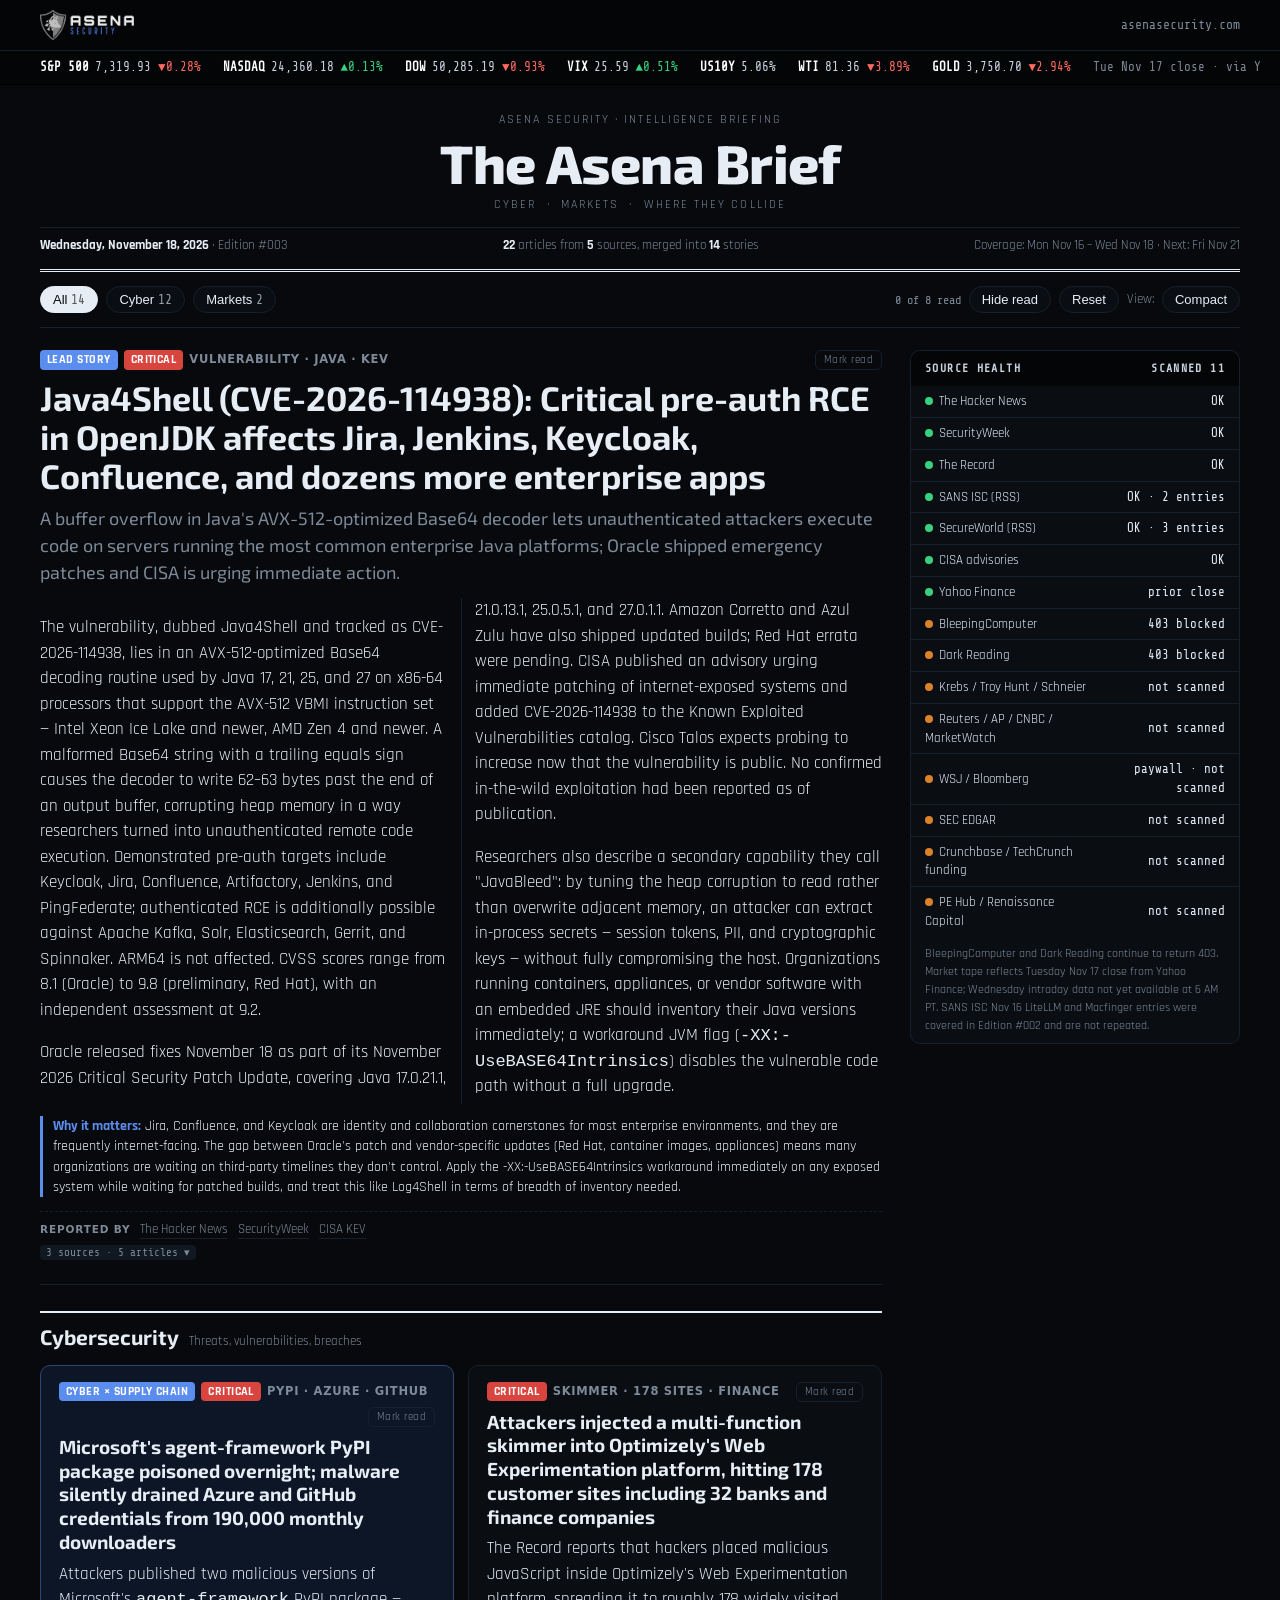
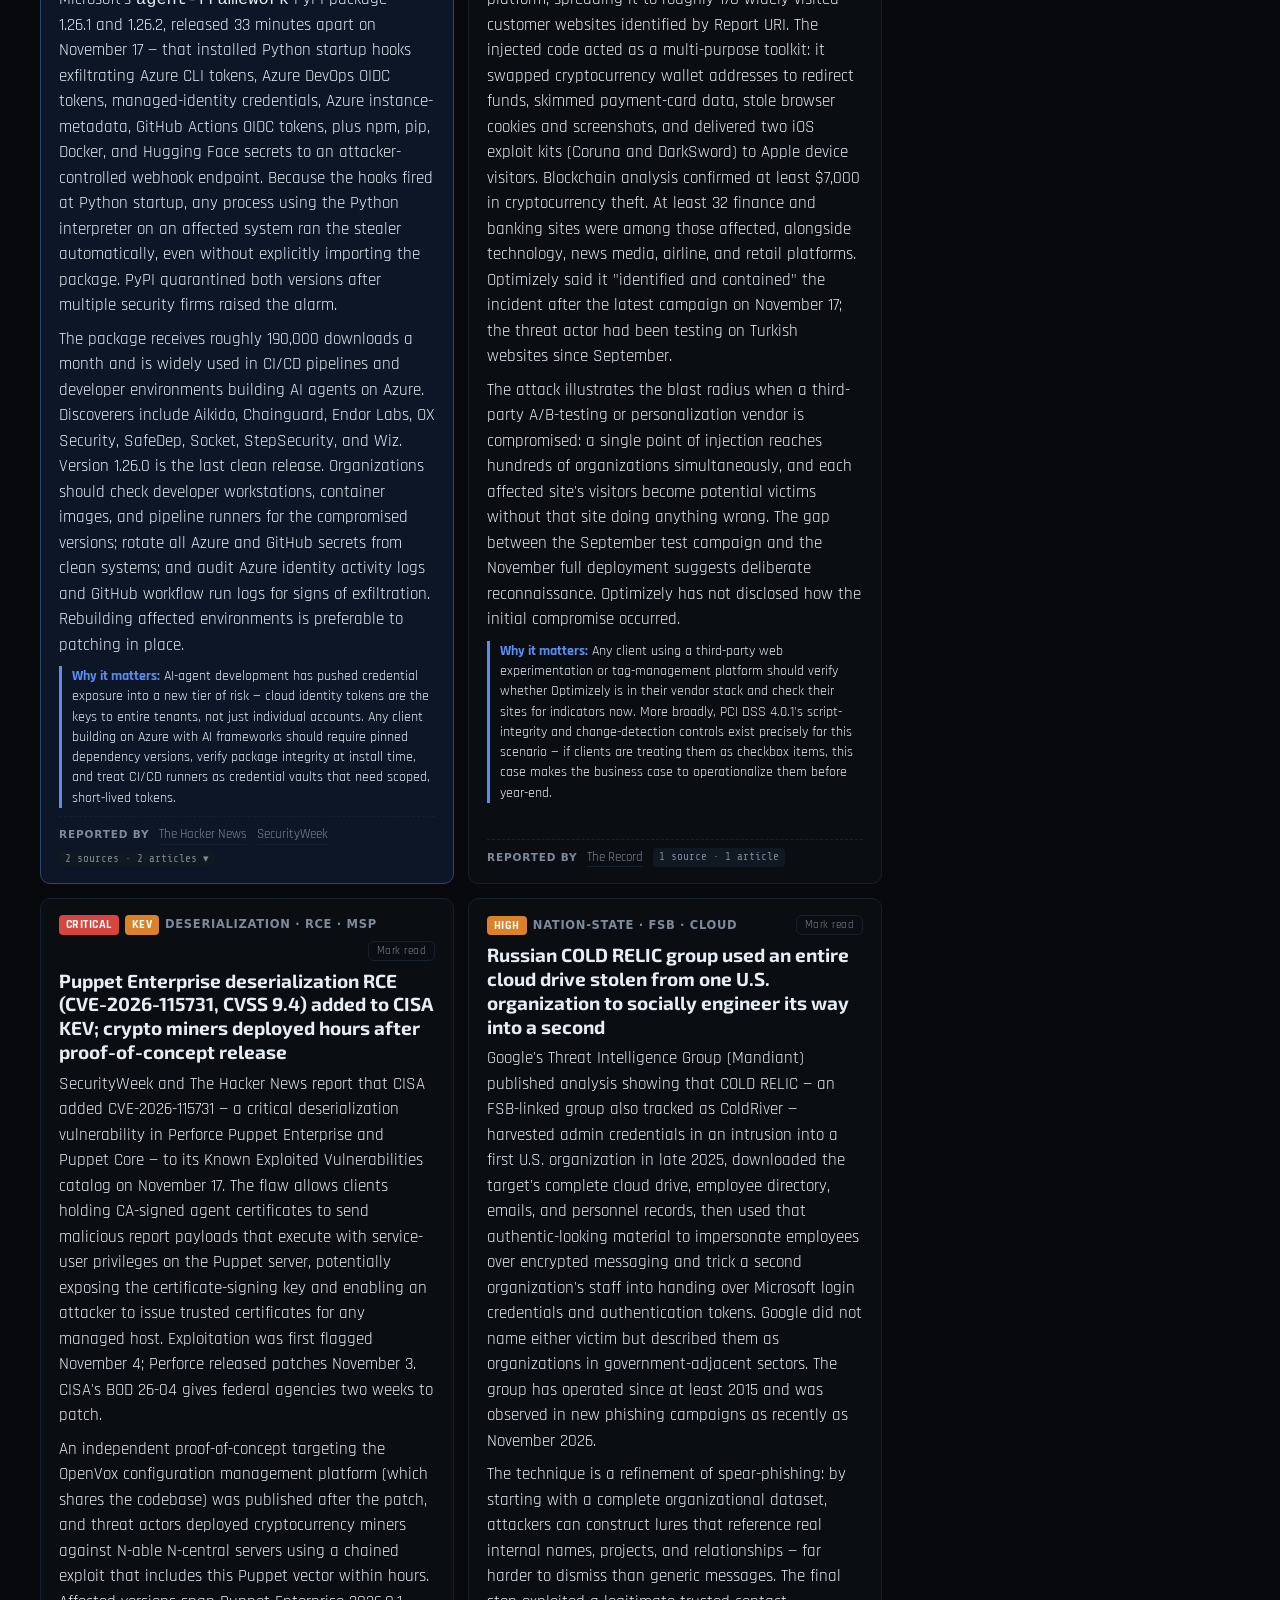
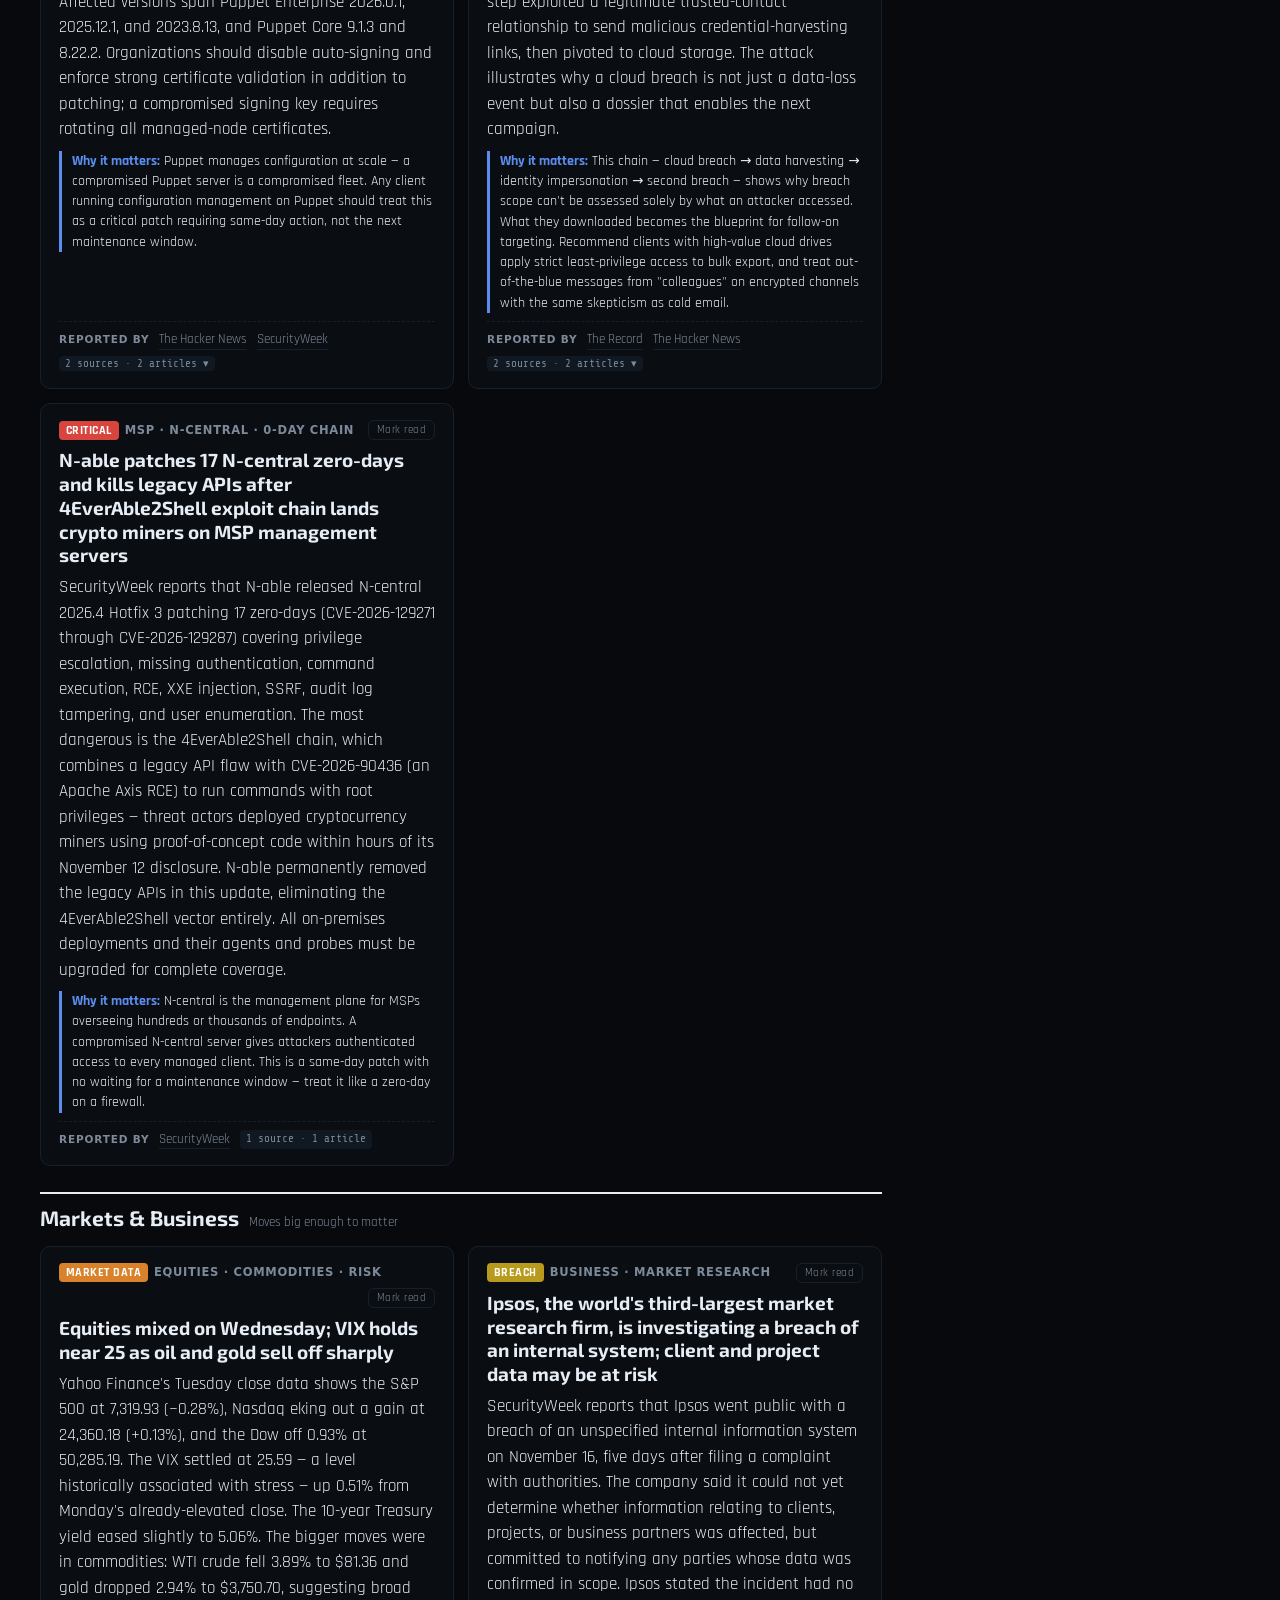
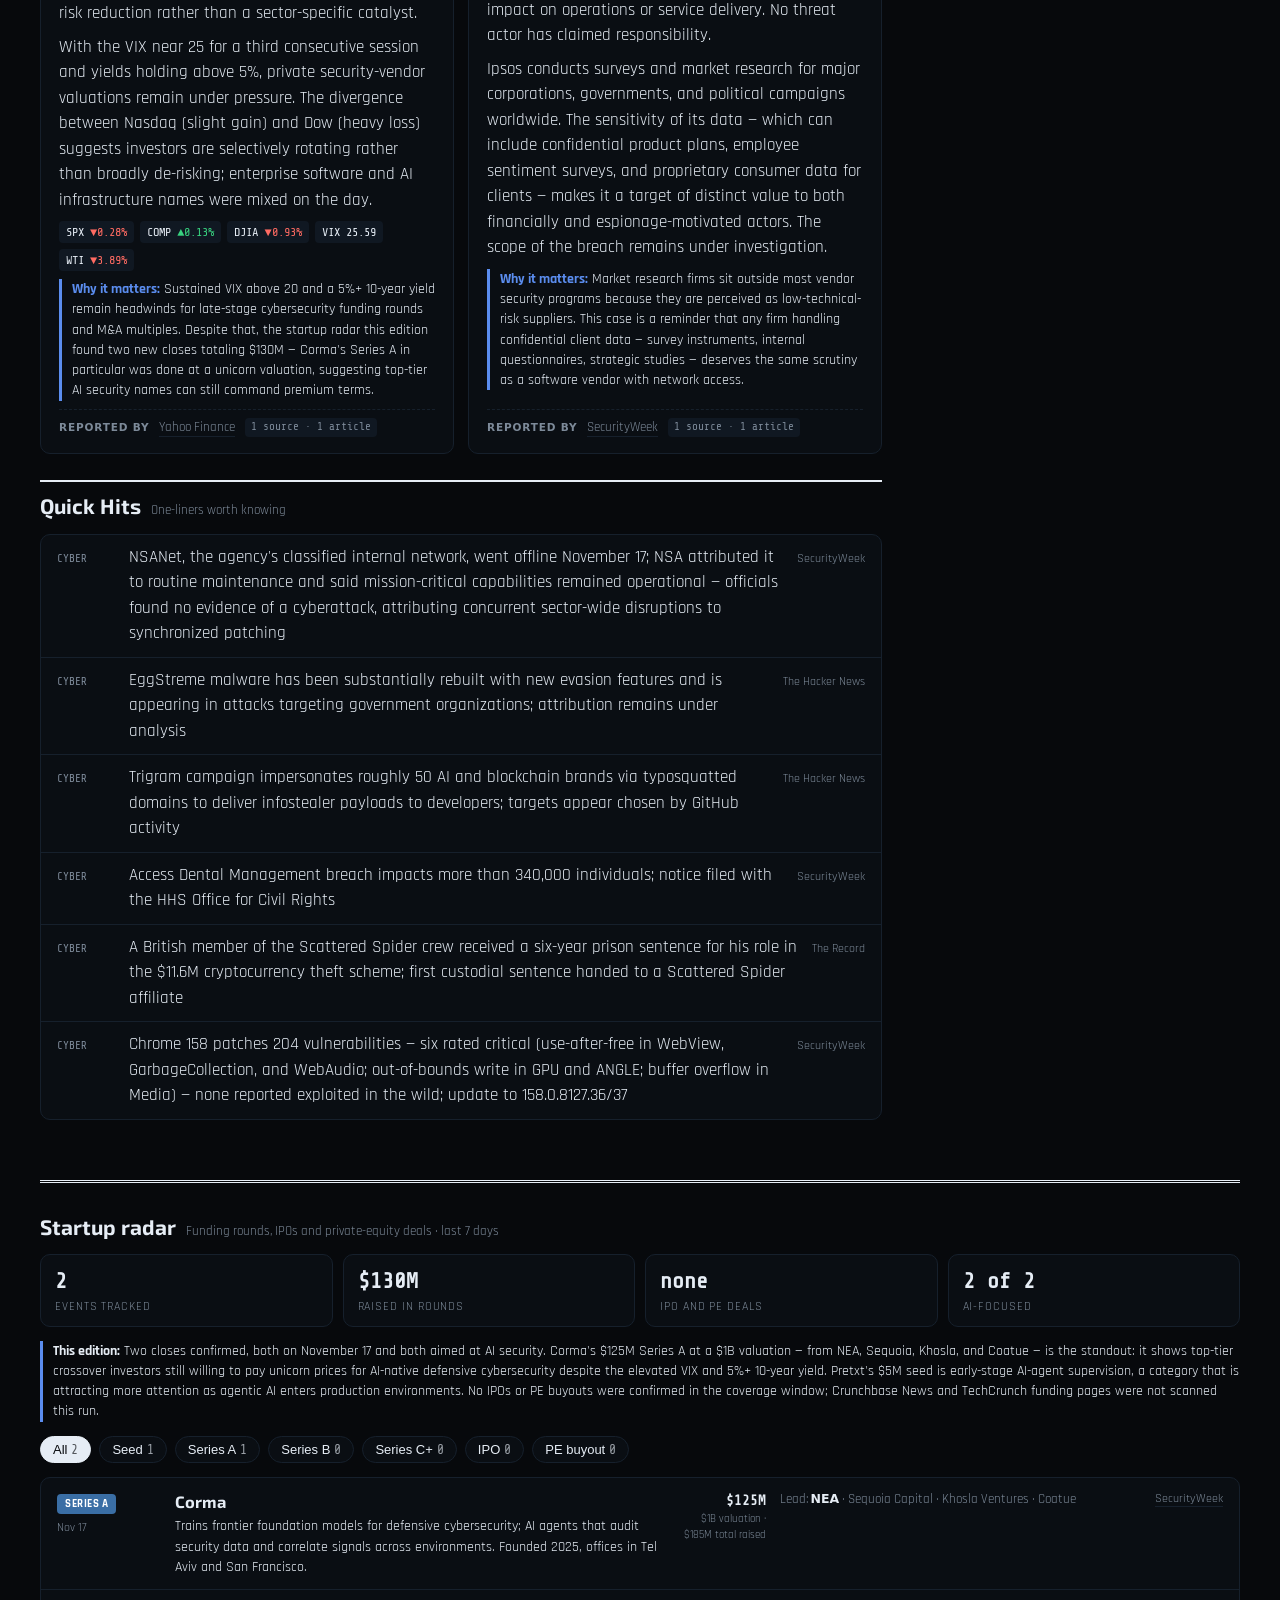
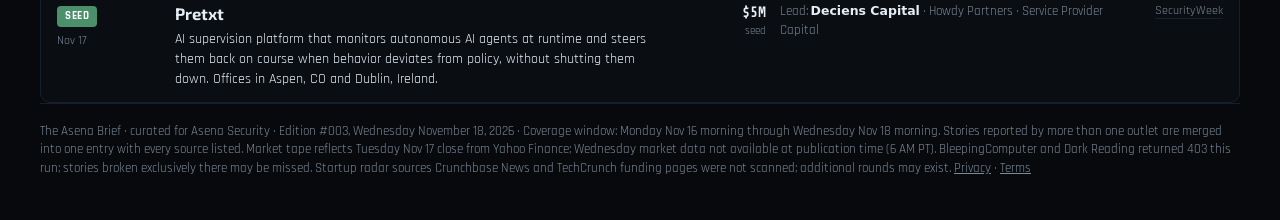
==== commit 5435c7c8: "Asena Brief: Edition #003 (2026-11-18)" ====
--- a/brief/index.html
+++ b/brief/index.html
@@ -179,15 +179,14 @@
 
 <!-- MARKET TAPE -->
 <div class="tape"><div class="wrap">
-  <span><b>S&amp;P 500</b>7,473 <span class="down">▼1.17%</span></span>
-  <span><b>NASDAQ</b>24,741 <span class="down">▼1.57%</span></span>
-  <span><b>DOW</b>51,988 <span class="down">▼0.69%</span></span>
-  <span><b>VIX</b>20.85 <span class="up">▲8.0%</span></span>
-  <span><b>US10Y</b>5.14%</span>
-  <span><b>WTI</b>86.59 <span class="down">▼2.22%</span></span>
-  <span><b>BRENT</b>93.43 <span class="down">▼2.51%</span></span>
-  <span><b>GOLD</b>3,860 <span class="down">▼0.68%</span></span>
-  <span class="stamp">Mon Nov 16 · intraday ~11:47 ET · via Yahoo Finance</span>
+  <span><b>S&amp;P 500</b>7,319.93 <span class="down">▼0.28%</span></span>
+  <span><b>NASDAQ</b>24,360.18 <span class="up">▲0.13%</span></span>
+  <span><b>DOW</b>50,285.19 <span class="down">▼0.93%</span></span>
+  <span><b>VIX</b>25.59 <span class="up">▲0.51%</span></span>
+  <span><b>US10Y</b>5.06%</span>
+  <span><b>WTI</b>81.36 <span class="down">▼3.89%</span></span>
+  <span><b>GOLD</b>3,750.70 <span class="down">▼2.94%</span></span>
+  <span class="stamp">Tue Nov 17 close · via Yahoo Finance</span>
 </div></div>
 
 <div class="wrap">
@@ -197,9 +196,9 @@
     <h1 class="title">The Asena Brief</h1>
     <div class="kicker">Cyber &nbsp;·&nbsp; Markets &nbsp;·&nbsp; Where they collide</div>
     <div class="mastmeta">
-      <span><strong>Monday, November 16, 2026</strong> · Edition #002</span>
-      <span><strong>21</strong> articles from <strong>8</strong> sources, merged into <strong>14</strong> stories</span>
-      <span>Coverage: Fri Nov 14 – Mon Nov 16 · Next: Wed Nov 18</span>
+      <span><strong>Wednesday, November 18, 2026</strong> · Edition #003</span>
+      <span><strong>22</strong> articles from <strong>5</strong> sources, merged into <strong>14</strong> stories</span>
+      <span>Coverage: Mon Nov 16 – Wed Nov 18 · Next: Fri Nov 21</span>
     </div>
   </header>
 
@@ -221,23 +220,27 @@
 
       <!-- LEAD STORY -->
       <article class="lead story" data-cat="cyber">
-        <div class="tags"><span class="sev xb">Lead story</span><span class="sev high">High</span><span class="tag">Nation-state · Crypto · Deepfakes</span></div>
-        <h2>FBI and DOJ disrupt North Korean FaceStealer campaign behind $400 million in crypto theft; $1.2 billion seized</h2>
-        <p class="dek">BlueNoroff actors used deepfake video calls to socially engineer cryptocurrency executives, with each victim's compromised accounts becoming launchpads for the next wave.</p>
+        <div class="tags"><span class="sev xb">Lead story</span><span class="sev crit">Critical</span><span class="tag">Vulnerability · Java · KEV</span></div>
+        <h2>Java4Shell (CVE-2026-114938): Critical pre-auth RCE in OpenJDK affects Jira, Jenkins, Keycloak, Confluence, and dozens more enterprise apps</h2>
+        <p class="dek">A buffer overflow in Java's AVX-512-optimized Base64 decoder lets unauthenticated attackers execute code on servers running the most common enterprise Java platforms; Oracle shipped emergency patches and CISA is urging immediate action.</p>
         <div class="body">
-          <p>U.S. federal authorities seized the cloud infrastructure behind the North Korean BlueNoroff group's FaceStealer campaign, which over roughly 18 months stole more than $400 million in cryptocurrency from 677 targets across 58 countries. The Department of Justice separately announced seizure and restraint of more than $1.2 billion tied to TraderTraitor actors following the related Binance exchange breach. The FBI's takedown exposed more than 900 secretly recorded webcam videos of tech workers on attacker servers.</p>
-          <p>The attack chain began when operators hijacked a victim's Telegram account, then used it to invite that person's contacts to fake investment video calls. Meeting links — using typosquatted domains such as "uu01webzoom[.]us" — led to sessions where attackers played pre-recorded footage of trusted contacts alongside deepfakes built from YouTube interviews and conference talks. When audio appeared to fail, victims were directed to click links that installed malware harvesting crypto wallets, seed phrases, credentials and social-media access. The compromised contacts then became the starting point for the next wave, creating a self-propagating chain. The FBI noted North Korean actors used what they called "super intelligence" to generate deepfake videos of well-known figures in Web3, making lures harder to dismiss.</p>
+          <p>The vulnerability, dubbed Java4Shell and tracked as CVE-2026-114938, lies in an AVX-512-optimized Base64 decoding routine used by Java 17, 21, 25, and 27 on x86-64 processors that support the AVX-512 VBMI instruction set — Intel Xeon Ice Lake and newer, AMD Zen 4 and newer. A malformed Base64 string with a trailing equals sign causes the decoder to write 62–63 bytes past the end of an output buffer, corrupting heap memory in a way researchers turned into unauthenticated remote code execution. Demonstrated pre-auth targets include Keycloak, Jira, Confluence, Artifactory, Jenkins, and PingFederate; authenticated RCE is additionally possible against Apache Kafka, Solr, Elasticsearch, Gerrit, and Spinnaker. ARM64 is not affected. CVSS scores range from 8.1 (Oracle) to 9.8 (preliminary, Red Hat), with an independent assessment at 9.2.</p>
+          <p>Oracle released fixes November 18 as part of its November 2026 Critical Security Patch Update, covering Java 17.0.21.1, 21.0.13.1, 25.0.5.1, and 27.0.1.1. Amazon Corretto and Azul Zulu have also shipped updated builds; Red Hat errata were pending. CISA published an advisory urging immediate patching of internet-exposed systems and added CVE-2026-114938 to the Known Exploited Vulnerabilities catalog. Cisco Talos expects probing to increase now that the vulnerability is public. No confirmed in-the-wild exploitation had been reported as of publication.</p>
+          <p>Researchers also describe a secondary capability they call "JavaBleed": by tuning the heap corruption to read rather than overwrite adjacent memory, an attacker can extract in-process secrets — session tokens, PII, and cryptographic keys — without fully compromising the host. Organizations running containers, appliances, or vendor software with an embedded JRE should inventory their Java versions immediately; a workaround JVM flag (<code>-XX:-UseBASE64Intrinsics</code>) disables the vulnerable code path without a full upgrade.</p>
         </div>
-        <p class="why" style="margin-top:12px"><b>Why it matters:</b> Social-engineering defenses built around recognizing faces and voices no longer hold when faces and voices can be fabricated. Advise clients in finance, crypto and high-value executive roles to verify meeting requests through a second channel before joining, never click fix-your-audio links mid-call, and treat any out-of-the-blue investment invitation as suspect regardless of who appears to have sent it.</p>
-        <div class="tickers" style="margin-top:8px"><span class="tk">BTC <span class="down">▼2.3%</span></span></div>
+        <p class="why" style="margin-top:12px"><b>Why it matters:</b> Jira, Confluence, and Keycloak are identity and collaboration cornerstones for most enterprise environments, and they are frequently internet-facing. The gap between Oracle's patch and vendor-specific updates (Red Hat, container images, appliances) means many organizations are waiting on third-party timelines they don't control. Apply the -XX:-UseBASE64Intrinsics workaround immediately on any exposed system while waiting for patched builds, and treat this like Log4Shell in terms of breadth of inventory needed.</p>
         <div class="srcs"><span class="lbl">Reported by</span>
-          <a href="https://www.bleepingcomputer.com/news/security/us-disrupts-north-korean-campaign-behind-400-million-crypto-theft/" target="_blank" rel="noopener">BleepingComputer</a>
-          <a href="https://thehackernews.com/2026/11/fbi-says-north-korean-hackers-stole.html" target="_blank" rel="noopener">The Hacker News</a>
-          <details class="arts"><summary><span class="count">2 sources, 2 articles</span></summary>
-          <ol>
-            <li><a href="https://www.bleepingcomputer.com/news/security/us-disrupts-north-korean-campaign-behind-400-million-crypto-theft/" target="_blank" rel="noopener">US disrupts North Korean campaign behind $400 million crypto theft</a><span class="o">BleepingComputer · Nov 14</span></li>
-            <li><a href="https://thehackernews.com/2026/11/fbi-says-north-korean-hackers-stole.html" target="_blank" rel="noopener">FBI says North Korean hackers stole over $400 million in crypto using deepfake video calls</a><span class="o">The Hacker News · Nov 14</span></li>
-          </ol></details>
+          <a href="https://thehackernews.com/2026/11/java4shell-cve-2026-114938-enables-pre.html" target="_blank" rel="noopener">The Hacker News</a>
+          <a href="https://www.securityweek.com/java4shell-vulnerability-puts-many-enterprise-applications-at-risk-of-takeover/" target="_blank" rel="noopener">SecurityWeek</a>
+          <a href="https://www.cisa.gov/known-exploited-vulnerabilities-catalog" target="_blank" rel="noopener">CISA KEV</a>
+          <details class="arts"><summary><span class="count">3 sources · 5 articles</span></summary>
+            <ol>
+              <li><a href="https://thehackernews.com/2026/11/java4shell-cve-2026-114938-enables-pre.html" target="_blank" rel="noopener">Java4Shell Flaw (CVE-2026-114938) Enables Pre-Auth RCE in Jira, Jenkins, Keycloak and More</a><span class="o">The Hacker News · Nov 18</span></li>
+              <li><a href="https://thehackernews.com/2026/11/cisa-urges-immediate-patching-of.html" target="_blank" rel="noopener">CISA Urges Immediate Patching of Java4Shell Flaw That Could Allow Remote Code Execution</a><span class="o">The Hacker News · Nov 18</span></li>
+              <li><a href="https://www.securityweek.com/java4shell-vulnerability-puts-many-enterprise-applications-at-risk-of-takeover/" target="_blank" rel="noopener">Java4Shell Vulnerability Puts Many Enterprise Applications at Risk of Takeover</a><span class="o">SecurityWeek · Nov 18</span></li>
+              <li><a href="https://www.securityweek.com/oracle-patches-640-vulnerabilities-with-november-2026-cspu/" target="_blank" rel="noopener">Oracle Patches 950 Vulnerabilities With November 2026 CSPU</a><span class="o">SecurityWeek · Nov 18</span></li>
+              <li><a href="https://www.cisa.gov/known-exploited-vulnerabilities-catalog" target="_blank" rel="noopener">CISA KEV: CVE-2026-114938 added to catalog</a><span class="o">CISA</span></li>
+            </ol></details>
         </div>
       </article>
 
@@ -246,78 +249,76 @@
       <div class="cards">
 
         <article class="card story x" data-cat="cyber">
-          <div class="tags"><span class="sev xb">Cyber × Markets</span><span class="sev high">High</span><span class="tag">Third-party risk · AI vendor</span></div>
-          <h4>Fireworks AI breach now linked to both the Uber driver-data theft and last edition's Cursor supply-chain attack</h4>
-          <p class="sum">SecurityWeek and TechCrunch report that Uber has confirmed Fireworks AI as the third-party provider behind a breach that exposed names, addresses, driver's license numbers, and government IDs for approximately 150,000 drivers. Fireworks notified Uber on October 9; Uber filed state breach notices on November 13. Fireworks AI is the same provider whose stolen access key led to the trojanized Claude Code extension served through Cursor's marketplace for 11 hours on October 29, covered in the previous edition.</p>
-          <p class="sum extra">The overlap means a single compromised AI-infrastructure vendor appears to have contributed to two distinct incidents affecting a large tech company and over 100,000 individuals. Uber said the breach did not reach other Uber systems. Neither Fireworks AI nor Uber has described how the credentials were obtained. Fireworks AI is a platform that hosts and fine-tunes open-source AI models.</p>
-          <p class="why"><b>Why it matters:</b> AI infrastructure vendors now sit in the trust chain for both developer tooling and enterprise data stores. When evaluating vendor risk, ask which AI platforms your suppliers use, what data those platforms can reach, and whether access is scoped to what is strictly needed. Uber's disclosure fits this card rather than the Markets section because the breach is the story, though UBER is a public company.</p>
-          <div class="tickers"><span class="tk">UBER</span></div>
-          <div class="srcs"><span class="lbl">Reported by</span>
-            <a href="https://www.securityweek.com/uber-data-breach-impacts-150000-people/" target="_blank" rel="noopener">SecurityWeek</a>
-            <a href="https://techcrunch.com/2026/11/13/uber-confirms-hackers-stole-thousands-of-drivers-license-information-in-data-breach/" target="_blank" rel="noopener">TechCrunch</a>
-            <details class="arts"><summary><span class="count">2 sources, 2 articles</span></summary>
+          <div class="tags"><span class="sev xb">Cyber × Supply Chain</span><span class="sev crit">Critical</span><span class="tag">PyPI · Azure · GitHub</span></div>
+          <h4>Microsoft's agent-framework PyPI package poisoned overnight; malware silently drained Azure and GitHub credentials from 190,000 monthly downloaders</h4>
+          <p class="sum">Attackers published two malicious versions of Microsoft's <code>agent-framework</code> PyPI package — 1.26.1 and 1.26.2, released 33 minutes apart on November 17 — that installed Python startup hooks exfiltrating Azure CLI tokens, Azure DevOps OIDC tokens, managed-identity credentials, Azure instance-metadata, GitHub Actions OIDC tokens, plus npm, pip, Docker, and Hugging Face secrets to an attacker-controlled webhook endpoint. Because the hooks fired at Python startup, any process using the Python interpreter on an affected system ran the stealer automatically, even without explicitly importing the package. PyPI quarantined both versions after multiple security firms raised the alarm.</p>
+          <p class="sum extra">The package receives roughly 190,000 downloads a month and is widely used in CI/CD pipelines and developer environments building AI agents on Azure. Discoverers include Aikido, Chainguard, Endor Labs, OX Security, SafeDep, Socket, StepSecurity, and Wiz. Version 1.26.0 is the last clean release. Organizations should check developer workstations, container images, and pipeline runners for the compromised versions; rotate all Azure and GitHub secrets from clean systems; and audit Azure identity activity logs and GitHub workflow run logs for signs of exfiltration. Rebuilding affected environments is preferable to patching in place.</p>
+          <p class="why"><b>Why it matters:</b> AI-agent development has pushed credential exposure into a new tier of risk — cloud identity tokens are the keys to entire tenants, not just individual accounts. Any client building on Azure with AI frameworks should require pinned dependency versions, verify package integrity at install time, and treat CI/CD runners as credential vaults that need scoped, short-lived tokens.</p>
+          <div class="srcs"><span class="lbl">Reported by</span>
+            <a href="https://thehackernews.com/2026/11/attackers-compromise-microsofts-agent.html" target="_blank" rel="noopener">The Hacker News</a>
+            <a href="https://www.securityweek.com/microsoft-agent-framework-releases-poisoned-with-credential-stealer/" target="_blank" rel="noopener">SecurityWeek</a>
+            <details class="arts"><summary><span class="count">2 sources · 2 articles</span></summary>
             <ol>
-              <li><a href="https://www.securityweek.com/uber-data-breach-impacts-150000-people/" target="_blank" rel="noopener">Uber data breach impacts 150,000 people</a><span class="o">SecurityWeek · Nov 16</span></li>
-              <li><a href="https://techcrunch.com/2026/11/13/uber-confirms-hackers-stole-thousands-of-drivers-license-information-in-data-breach/" target="_blank" rel="noopener">Uber confirms hackers stole thousands of drivers' license information in data breach</a><span class="o">TechCrunch · Nov 13</span></li>
+              <li><a href="https://thehackernews.com/2026/11/attackers-compromise-microsofts-agent.html" target="_blank" rel="noopener">Attackers Compromise Microsoft's Agent Framework PyPI Package to Steal Cloud Credentials</a><span class="o">The Hacker News · Nov 18</span></li>
+              <li><a href="https://www.securityweek.com/microsoft-agent-framework-releases-poisoned-with-credential-stealer/" target="_blank" rel="noopener">Microsoft Agent Framework Releases Poisoned With Credential Stealer</a><span class="o">SecurityWeek · Nov 18</span></li>
             </ol></details>
           </div>
         </article>
 
         <article class="card story" data-cat="cyber">
-          <div class="tags"><span class="sev high">High</span><span class="tag">APT · AI-powered attacks</span></div>
-          <h4>Chinese APT hacks Barracuda cloud accounts using the Artex AI pentest framework; Google warns fully autonomous attacks are months away</h4>
-          <p class="sum">SecurityWeek reports that attackers compromised roughly 10 of Barracuda's cloud accounts between November 1-2, moving from an exposed access key through Kubernetes service accounts to credential exfiltration and a persistent backdoor — the entire campaign took 44 hours. The attackers used the Artex agentic AI framework, primarily driven by Chinese LLMs (DeepSeek v4.1-flash, GLM-5.3, Grok 4.6), which the FBI first warned about in this run's previous edition.</p>
-          <p class="sum extra">Separately, Google's Threat Intelligence Group published an AI Threat Tracker report on November 16 warning that "unsophisticated attacks requiring little to no human interaction" are likely within three months, and "sophisticated, fully autonomous" agentic attacks within six months. Researchers discovered an exposed staging server running a framework called "exploit_agent" that chains multiple LLMs to find and exploit vulnerabilities automatically. BleepingComputer notes that hundreds of AI-generated proof-of-concept exploits appeared immediately after the PHP2Shell disclosure covered in the previous edition.</p>
-          <p class="why"><b>Why it matters:</b> The Barracuda incident shows this is already operational, not theoretical. Apply the same hardening that stops human attackers — eliminate hardcoded and default credentials, remove secrets from code artifacts, never expose unauthenticated management interfaces — because automated tools look for exactly these gaps at scale.</p>
-          <div class="srcs"><span class="lbl">Reported by</span>
-            <a href="https://www.securityweek.com/barracuda-hacked-amid-surge-in-artex-powered-cyberattacks/" target="_blank" rel="noopener">SecurityWeek</a>
-            <a href="https://www.bleepingcomputer.com/news/security/google-warns-that-fully-automated-ai-attacks-are-coming-soon/" target="_blank" rel="noopener">BleepingComputer</a>
-            <details class="arts"><summary><span class="count">2 sources, 2 articles</span></summary>
+          <div class="tags"><span class="sev crit">Critical</span><span class="tag">Skimmer · 178 Sites · Finance</span></div>
+          <h4>Attackers injected a multi-function skimmer into Optimizely's Web Experimentation platform, hitting 178 customer sites including 32 banks and finance companies</h4>
+          <p class="sum">The Record reports that hackers placed malicious JavaScript inside Optimizely's Web Experimentation platform, spreading it to roughly 178 widely visited customer websites identified by Report URI. The injected code acted as a multi-purpose toolkit: it swapped cryptocurrency wallet addresses to redirect funds, skimmed payment-card data, stole browser cookies and screenshots, and delivered two iOS exploit kits (Coruna and DarkSword) to Apple device visitors. Blockchain analysis confirmed at least $7,000 in cryptocurrency theft. At least 32 finance and banking sites were among those affected, alongside technology, news media, airline, and retail platforms. Optimizely said it "identified and contained" the incident after the latest campaign on November 17; the threat actor had been testing on Turkish websites since September.</p>
+          <p class="sum extra">The attack illustrates the blast radius when a third-party A/B-testing or personalization vendor is compromised: a single point of injection reaches hundreds of organizations simultaneously, and each affected site's visitors become potential victims without that site doing anything wrong. The gap between the September test campaign and the November full deployment suggests deliberate reconnaissance. Optimizely has not disclosed how the initial compromise occurred.</p>
+          <p class="why"><b>Why it matters:</b> Any client using a third-party web experimentation or tag-management platform should verify whether Optimizely is in their vendor stack and check their sites for indicators now. More broadly, PCI DSS 4.0.1's script-integrity and change-detection controls exist precisely for this scenario — if clients are treating them as checkbox items, this case makes the business case to operationalize them before year-end.</p>
+          <div class="srcs"><span class="lbl">Reported by</span>
+            <a href="https://therecord.media/optimizely-malicious-code-customer-sites" target="_blank" rel="noopener">The Record</a>
+            <span class="count">1 source · 1 article</span>
+          </div>
+        </article>
+
+        <article class="card story" data-cat="cyber">
+          <div class="tags"><span class="sev crit">Critical</span><span class="sev high" style="margin-left:0">KEV</span><span class="tag">Deserialization · RCE · MSP</span></div>
+          <h4>Puppet Enterprise deserialization RCE (CVE-2026-115731, CVSS 9.4) added to CISA KEV; crypto miners deployed hours after proof-of-concept release</h4>
+          <p class="sum">SecurityWeek and The Hacker News report that CISA added CVE-2026-115731 — a critical deserialization vulnerability in Perforce Puppet Enterprise and Puppet Core — to its Known Exploited Vulnerabilities catalog on November 17. The flaw allows clients holding CA-signed agent certificates to send malicious report payloads that execute with service-user privileges on the Puppet server, potentially exposing the certificate-signing key and enabling an attacker to issue trusted certificates for any managed host. Exploitation was first flagged November 4; Perforce released patches November 3. CISA's BOD 26-04 gives federal agencies two weeks to patch.</p>
+          <p class="sum extra">An independent proof-of-concept targeting the OpenVox configuration management platform (which shares the codebase) was published after the patch, and threat actors deployed cryptocurrency miners against N-able N-central servers using a chained exploit that includes this Puppet vector within hours. Affected versions span Puppet Enterprise 2026.0.1, 2025.12.1, and 2023.8.13, and Puppet Core 9.1.3 and 8.22.2. Organizations should disable auto-signing and enforce strong certificate validation in addition to patching; a compromised signing key requires rotating all managed-node certificates.</p>
+          <p class="why"><b>Why it matters:</b> Puppet manages configuration at scale — a compromised Puppet server is a compromised fleet. Any client running configuration management on Puppet should treat this as a critical patch requiring same-day action, not the next maintenance window.</p>
+          <div class="srcs"><span class="lbl">Reported by</span>
+            <a href="https://thehackernews.com/2026/11/hackers-exploiting-critical-puppet-rce.html" target="_blank" rel="noopener">The Hacker News</a>
+            <a href="https://www.securityweek.com/critical-perforce-puppet-rce-exploited-in-attacks/" target="_blank" rel="noopener">SecurityWeek</a>
+            <details class="arts"><summary><span class="count">2 sources · 2 articles</span></summary>
             <ol>
-              <li><a href="https://www.securityweek.com/barracuda-hacked-amid-surge-in-artex-powered-cyberattacks/" target="_blank" rel="noopener">Barracuda hacked amid surge in Artex-powered cyberattacks</a><span class="o">SecurityWeek · Nov 16</span></li>
-              <li><a href="https://www.bleepingcomputer.com/news/security/google-warns-that-fully-automated-ai-attacks-are-coming-soon/" target="_blank" rel="noopener">Google warns that fully-automated AI attacks are coming soon</a><span class="o">BleepingComputer · Nov 16</span></li>
+              <li><a href="https://thehackernews.com/2026/11/hackers-exploiting-critical-puppet-rce.html" target="_blank" rel="noopener">Hackers Exploiting Critical Puppet RCE Flaw Affecting Enterprise Management Servers</a><span class="o">The Hacker News · Nov 18</span></li>
+              <li><a href="https://www.securityweek.com/critical-perforce-puppet-rce-exploited-in-attacks/" target="_blank" rel="noopener">Critical Perforce Puppet RCE Exploited in Attacks</a><span class="o">SecurityWeek · Nov 18</span></li>
             </ol></details>
           </div>
         </article>
 
         <article class="card story" data-cat="cyber">
-          <div class="tags"><span class="sev high">High</span><span class="tag">Supply chain · Hardware</span></div>
-          <h4>Trezor confirms circuit-board implants in Safe 5 wallets sold by Indonesian reseller CryptoBilis; implants stole recovery phrases via cellular</h4>
-          <p class="sum">BleepingComputer and The Hacker News report that Trezor confirmed malicious circuit boards were inserted between the main board and display of Trezor Safe 5 devices purchased from CryptoBilis, a Southeast Asian reseller, between August 20 and September 23, 2026. The implants monitored screen activity during wallet setup or restoration to capture recovery phrases, encrypted the data, and transmitted it over mobile networks. If cellular connectivity was unavailable, the device retained the data and repeatedly retried transmission.</p>
-          <p class="sum extra">Three devices were confirmed compromised; Trezor found no evidence of tampering in devices from other regional resellers. Firmware 2.13.1 (released November 11) renders these particular implants inactive, but cannot recover phrases already captured. Trezor advises any CryptoBilis customer who has not already migrated to generate a fresh recovery phrase on a new wallet immediately and transfer funds before doing so.</p>
-          <p class="why"><b>Why it matters:</b> Hardware supply-chain attacks are hard to detect and devastating when they target recovery material. Advise clients holding significant crypto to buy hardware wallets directly from the manufacturer or an authorized retailer, verify firmware at unboxing, and treat any wallet that passed through a third party as potentially compromised.</p>
-          <div class="srcs"><span class="lbl">Reported by</span>
-            <a href="https://www.bleepingcomputer.com/news/cryptocurrency/trezor-confirms-crypto-stealing-implants-in-three-wallets-releases-fix/" target="_blank" rel="noopener">BleepingComputer</a>
-            <a href="https://thehackernews.com/2026/11/trezor-confirms-hidden-hardware.html" target="_blank" rel="noopener">The Hacker News</a>
-            <details class="arts"><summary><span class="count">2 sources, 2 articles</span></summary>
+          <div class="tags"><span class="sev high">High</span><span class="tag">Nation-state · FSB · Cloud</span></div>
+          <h4>Russian COLD RELIC group used an entire cloud drive stolen from one U.S. organization to socially engineer its way into a second</h4>
+          <p class="sum">Google's Threat Intelligence Group (Mandiant) published analysis showing that COLD RELIC — an FSB-linked group also tracked as ColdRiver — harvested admin credentials in an intrusion into a first U.S. organization in late 2025, downloaded the target's complete cloud drive, employee directory, emails, and personnel records, then used that authentic-looking material to impersonate employees over encrypted messaging and trick a second organization's staff into handing over Microsoft login credentials and authentication tokens. Google did not name either victim but described them as organizations in government-adjacent sectors. The group has operated since at least 2015 and was observed in new phishing campaigns as recently as November 2026.</p>
+          <p class="sum extra">The technique is a refinement of spear-phishing: by starting with a complete organizational dataset, attackers can construct lures that reference real internal names, projects, and relationships — far harder to dismiss than generic messages. The final step exploited a legitimate trusted-contact relationship to send malicious credential-harvesting links, then pivoted to cloud storage. The attack illustrates why a cloud breach is not just a data-loss event but also a dossier that enables the next campaign.</p>
+          <p class="why"><b>Why it matters:</b> This chain — cloud breach → data harvesting → identity impersonation → second breach — shows why breach scope can't be assessed solely by what an attacker accessed. What they downloaded becomes the blueprint for follow-on targeting. Recommend clients with high-value cloud drives apply strict least-privilege access to bulk export, and treat out-of-the-blue messages from "colleagues" on encrypted channels with the same skepticism as cold email.</p>
+          <div class="srcs"><span class="lbl">Reported by</span>
+            <a href="https://therecord.media/russia-cyber-espionage-google" target="_blank" rel="noopener">The Record</a>
+            <a href="https://thehackernews.com/2026/11/russian-cold-relic-hackers-use-stolen.html" target="_blank" rel="noopener">The Hacker News</a>
+            <details class="arts"><summary><span class="count">2 sources · 2 articles</span></summary>
             <ol>
-              <li><a href="https://www.bleepingcomputer.com/news/cryptocurrency/trezor-confirms-crypto-stealing-implants-in-three-wallets-releases-fix/" target="_blank" rel="noopener">Trezor confirms crypto-stealing implants in three wallets, releases fix</a><span class="o">BleepingComputer · Nov 14</span></li>
-              <li><a href="https://thehackernews.com/2026/11/trezor-confirms-hidden-hardware.html" target="_blank" rel="noopener">Trezor confirms hidden implants in CryptoBilis-sold wallets that can steal recovery phrases</a><span class="o">The Hacker News · Nov 14</span></li>
+              <li><a href="https://therecord.media/russia-cyber-espionage-google" target="_blank" rel="noopener">Russian cyber-espionage group used stolen cloud data to breach second U.S. organization, Google says</a><span class="o">The Record · Nov 18</span></li>
+              <li><a href="https://thehackernews.com/2026/11/russian-cold-relic-hackers-use-stolen.html" target="_blank" rel="noopener">Russian COLD RELIC Hackers Use Stolen Google Workspace Data to Breach Second U.S. Organization</a><span class="o">The Hacker News · Nov 18</span></li>
             </ol></details>
           </div>
         </article>
 
         <article class="card story" data-cat="cyber">
-          <div class="tags"><span class="sev high">High</span><span class="tag">Web skimmer · PCI</span></div>
-          <h4>Fandango discloses a four-day payment card skimmer on its checkout page; breach ran October 8–11</h4>
-          <p class="sum">BleepingComputer reports that Fandango notified customers of a web-skimmer attack that exposed payment card numbers, CVV codes, expiry dates, billing ZIP codes, and email addresses for anyone who purchased tickets through the site between October 8 and 11, 2026. The company discovered the malicious code on October 30. Names, government IDs, and Social Security Numbers were not in scope. Fandango is offering two years of complimentary credit monitoring, with an enrollment deadline of February 13, 2027.</p>
-          <p class="sum extra">No threat actor has claimed responsibility and Fandango has not disclosed how the skimmer code was injected. The 19-day gap between the exposure window ending and discovery is typical for Magecart-style attacks, which often go undetected until a card issuer notices patterns. Card data from a 72-hour window can still drive substantial fraud if CVV codes are intact.</p>
-          <p class="why"><b>Why it matters:</b> Skimmer attacks on e-commerce checkout pages remain one of the most reliable card-theft methods because they intercept data before it is encrypted. PCI DSS 4.0.1 requires script integrity monitoring and behavioral controls for payment-page JavaScript — if any client operates a checkout, verify those controls are in place before year-end.</p>
-          <div class="srcs"><span class="lbl">Reported by</span>
-            <a href="https://www.bleepingcomputer.com/news/security/fandango-says-hackers-stole-payment-card-details-from-checkout-pages/" target="_blank" rel="noopener">BleepingComputer</a>
-            <span class="count">1 source, 1 article</span>
-          </div>
-        </article>
-
-        <article class="card story" data-cat="cyber">
-          <div class="tags"><span class="sev med">Medium</span><span class="tag">Confidential computing · AMD</span></div>
-          <h4>Mior and Skyfall attacks break AMD SEV-SNP VM isolation; full platform patches not until December–April</h4>
-          <p class="sum">The Hacker News reports two new academic attacks against AMD's SEV-SNP confidential computing on EPYC server processors. Mior (CVE-2026-0462, CVSS 5.9) exploits the Platform Security Processor startup sequence to leave the Reverse Map Table uninitialized, allowing a malicious hypervisor to read and write a confidential VM's memory and forge attestation reports. Skyfall (CVE-2026-40671, CVSS 4.9) uses instruction-timing side channels to recover disk-encryption keys through cached VM state left over from failed starts.</p>
-          <p class="sum extra">Both affect EPYC 7003, 8004, 8005, 9004, and 9005 families. AMD released SEV firmware and microcode updates in August; platform firmware fixes are due in December (Skyfall) and by January 2027 (Mior), with embedded-chip patches extending to April 2027. Both attacks require the attacker to control the hypervisor and BIOS, which describes a compromised cloud host rather than a typical enterprise threat. Cloud providers including AWS, Azure, and Google Cloud received private notification in August.</p>
-          <p class="why"><b>Why it matters:</b> Confidential computing is increasingly used to protect sensitive workloads in shared cloud environments. If clients rely on AMD SEV-SNP as a security boundary, verify their cloud provider has applied the August firmware and microcode, and check timelines for the platform-level patches. The threat model requires a compromised hypervisor — assess whether that scenario is in scope for sensitive workloads.</p>
-          <div class="srcs"><span class="lbl">Reported by</span>
-            <a href="https://thehackernews.com/2026/11/new-mior-and-skyfall-attacks-let-rogue.html" target="_blank" rel="noopener">The Hacker News</a>
-            <span class="count">1 source, 1 article</span>
+          <div class="tags"><span class="sev crit">Critical</span><span class="tag">MSP · N-central · 0-day chain</span></div>
+          <h4>N-able patches 17 N-central zero-days and kills legacy APIs after 4EverAble2Shell exploit chain lands crypto miners on MSP management servers</h4>
+          <p class="sum">SecurityWeek reports that N-able released N-central 2026.4 Hotfix 3 patching 17 zero-days (CVE-2026-129271 through CVE-2026-129287) covering privilege escalation, missing authentication, command execution, RCE, XXE injection, SSRF, audit log tampering, and user enumeration. The most dangerous is the 4EverAble2Shell chain, which combines a legacy API flaw with CVE-2026-90436 (an Apache Axis RCE) to run commands with root privileges — threat actors deployed cryptocurrency miners using proof-of-concept code within hours of its November 12 disclosure. N-able permanently removed the legacy APIs in this update, eliminating the 4EverAble2Shell vector entirely. All on-premises deployments and their agents and probes must be upgraded for complete coverage.</p>
+          <p class="why"><b>Why it matters:</b> N-central is the management plane for MSPs overseeing hundreds or thousands of endpoints. A compromised N-central server gives attackers authenticated access to every managed client. This is a same-day patch with no waiting for a maintenance window — treat it like a zero-day on a firewall.</p>
+          <div class="srcs"><span class="lbl">Reported by</span>
+            <a href="https://www.securityweek.com/n-able-kills-legacy-apis-patches-17-n-central-zero-days/" target="_blank" rel="noopener">SecurityWeek</a>
+            <span class="count">1 source · 1 article</span>
           </div>
         </article>
 
@@ -328,32 +329,27 @@
       <div class="cards">
 
         <article class="card story" data-cat="mkt">
-          <div class="tags"><span class="sev high">Market-moving</span><span class="tag">Equities · Risk-off</span></div>
-          <h4>Monday selloff deepens Friday's losses; tech leads down, VIX climbs above 20 as yields hold at 5.14%</h4>
-          <p class="sum">Yahoo Finance's intraday data as of approximately 11:47 AM ET Monday shows the S&amp;P 500 down 1.17% at 7,473, the Nasdaq Composite down 1.57% at 24,741, and the Dow down 0.69% at 51,988. VIX has spiked 8% to 20.85, crossing the threshold often associated with elevated market stress. The 10-year Treasury yield is at 5.14%, holding near its recent highs. Oil is off sharply: WTI at $86.59 (−2.22%) and Brent at $93.43 (−2.51%). Gold at $3,860 (−0.68%).</p>
-          <p class="sum extra">These are intraday figures and the final close will differ. The move extends the tech slide that began Friday, with software and AI-infrastructure names among the hardest hit. The VIX reading above 20 indicates options markets are pricing meaningful near-term uncertainty, which typically widens bid-ask spreads and increases the cost of hedging. No single macro catalyst was identified in the data sourced for this edition; the decline follows elevated producer and consumer price readings reported in the previous edition.</p>
-          <div class="tickers"><span class="tk">SPX <span class="down">▼1.17%</span></span><span class="tk">COMP <span class="down">▼1.57%</span></span><span class="tk">DJIA <span class="down">▼0.69%</span></span><span class="tk">VIX <span class="up">▲8.0%</span></span></div>
-          <p class="why"><b>Why it matters:</b> A sustained VIX above 20 and rising yields put pressure on private security-vendor valuations and the pace of new funding rounds. The startup radar this edition found no new closes in the coverage window, which may partly reflect the market environment.</p>
+          <div class="tags"><span class="sev high">Market data</span><span class="tag">Equities · Commodities · Risk</span></div>
+          <h4>Equities mixed on Wednesday; VIX holds near 25 as oil and gold sell off sharply</h4>
+          <p class="sum">Yahoo Finance's Tuesday close data shows the S&amp;P 500 at 7,319.93 (−0.28%), Nasdaq eking out a gain at 24,360.18 (+0.13%), and the Dow off 0.93% at 50,285.19. The VIX settled at 25.59 — a level historically associated with stress — up 0.51% from Monday's already-elevated close. The 10-year Treasury yield eased slightly to 5.06%. The bigger moves were in commodities: WTI crude fell 3.89% to $81.36 and gold dropped 2.94% to $3,750.70, suggesting broad risk reduction rather than a sector-specific catalyst.</p>
+          <p class="sum extra">With the VIX near 25 for a third consecutive session and yields holding above 5%, private security-vendor valuations remain under pressure. The divergence between Nasdaq (slight gain) and Dow (heavy loss) suggests investors are selectively rotating rather than broadly de-risking; enterprise software and AI infrastructure names were mixed on the day.</p>
+          <div class="tickers"><span class="tk">SPX <span class="down">▼0.28%</span></span><span class="tk">COMP <span class="up">▲0.13%</span></span><span class="tk">DJIA <span class="down">▼0.93%</span></span><span class="tk">VIX 25.59</span><span class="tk">WTI <span class="down">▼3.89%</span></span></div>
+          <p class="why"><b>Why it matters:</b> Sustained VIX above 20 and a 5%+ 10-year yield remain headwinds for late-stage cybersecurity funding rounds and M&amp;A multiples. Despite that, the startup radar this edition found two new closes totaling $130M — Corma's Series A in particular was done at a unicorn valuation, suggesting top-tier AI security names can still command premium terms.</p>
           <div class="srcs"><span class="lbl">Reported by</span>
             <a href="https://finance.yahoo.com/markets/" target="_blank" rel="noopener">Yahoo Finance</a>
-            <span class="count">1 source, 1 article</span>
+            <span class="count">1 source · 1 article</span>
           </div>
         </article>
 
         <article class="card story" data-cat="mkt">
-          <div class="tags"><span class="sev info">Post-incident</span><span class="tag">Cloud reliability · Microsoft</span></div>
-          <h4>Microsoft traces the November 12–13 365 outage to a July bug that lay dormant for four months before cascading through 80% of gateway servers</h4>
-          <p class="sum">BleepingComputer and TechCrunch report that Microsoft's post-incident review found a networking gateway defect introduced in a July update that "overwhelmed servers under certain traffic conditions." The bug went undetected because test-lab hardware had fewer CPU cores than production servers; the problem worsens with more cores and newer hardware. It activated November 12 when Teams automatically rerouted traffic to Exchange Online, increasing load on a system already running at 86% capacity due to an unrelated partial outage — causing more than 80% of gateway servers to become unresponsive within under two hours. Attempts to redirect traffic to other regions cascaded the failure. Services took nearly 24 hours to fully restore.</p>
-          <p class="sum extra">Microsoft subsequently added a phishing-awareness note: attackers quickly launched campaigns using fake Microsoft 365 service-status notices that referenced the real outage to harvest credentials. The company has committed to increased capacity, enhanced monitoring, and new safeguards against cascading redirects.</p>
-          <p class="why"><b>Why it matters:</b> This outage illustrates two risks at once — a hidden defect that testing missed because lab hardware differed from production, and attackers exploiting the disruption for phishing. Clients who lack out-of-band communication plans for email outages are doubly exposed: unable to reach each other and facing credential-phishing emails that look entirely plausible.</p>
-          <div class="srcs"><span class="lbl">Reported by</span>
-            <a href="https://www.bleepingcomputer.com/news/microsoft/microsoft-says-months-old-bug-caused-global-microsoft-365-outage/" target="_blank" rel="noopener">BleepingComputer</a>
-            <a href="https://techcrunch.com/2026/11/13/microsoft-latest-email-outage-turned-into-a-full-blown-global-cloud-crisis/" target="_blank" rel="noopener">TechCrunch</a>
-            <details class="arts"><summary><span class="count">2 sources, 2 articles</span></summary>
-            <ol>
-              <li><a href="https://www.bleepingcomputer.com/news/microsoft/microsoft-says-months-old-bug-caused-global-microsoft-365-outage/" target="_blank" rel="noopener">Microsoft says months-old bug caused global Microsoft 365 outage</a><span class="o">BleepingComputer · Nov 16</span></li>
-              <li><a href="https://techcrunch.com/2026/11/13/microsoft-latest-email-outage-turned-into-a-full-blown-global-cloud-crisis/" target="_blank" rel="noopener">Microsoft's latest email outage turned into a full-blown global cloud crisis</a><span class="o">TechCrunch · Nov 13</span></li>
-            </ol></details>
+          <div class="tags"><span class="sev med">Breach</span><span class="tag">Business · Market research</span></div>
+          <h4>Ipsos, the world's third-largest market research firm, is investigating a breach of an internal system; client and project data may be at risk</h4>
+          <p class="sum">SecurityWeek reports that Ipsos went public with a breach of an unspecified internal information system on November 16, five days after filing a complaint with authorities. The company said it could not yet determine whether information relating to clients, projects, or business partners was affected, but committed to notifying any parties whose data was confirmed in scope. Ipsos stated the incident had no impact on operations or service delivery. No threat actor has claimed responsibility.</p>
+          <p class="sum extra">Ipsos conducts surveys and market research for major corporations, governments, and political campaigns worldwide. The sensitivity of its data — which can include confidential product plans, employee sentiment surveys, and proprietary consumer data for clients — makes it a target of distinct value to both financially and espionage-motivated actors. The scope of the breach remains under investigation.</p>
+          <p class="why"><b>Why it matters:</b> Market research firms sit outside most vendor security programs because they are perceived as low-technical-risk suppliers. This case is a reminder that any firm handling confidential client data — survey instruments, internal questionnaires, strategic studies — deserves the same scrutiny as a software vendor with network access.</p>
+          <div class="srcs"><span class="lbl">Reported by</span>
+            <a href="https://www.securityweek.com/market-research-giant-ipsos-investigating-breach-of-internal-system/" target="_blank" rel="noopener">SecurityWeek</a>
+            <span class="count">1 source · 1 article</span>
           </div>
         </article>
 
@@ -362,40 +358,37 @@
       <!-- QUICK HITS -->
       <div class="sechead story-sec" data-sec="hits"><h3>Quick Hits</h3><span>One-liners worth knowing</span></div>
       <ul class="hits">
-        <li class="story" data-cat="cyber"><span class="k">Cyber</span><a href="https://thehackernews.com/2026/11/postgresql-patches-52-flaws-including.html" target="_blank" rel="noopener">PostgreSQL patches 52 flaws including a 22-year-old type-confusion bug (CVE-2026-6460, CVSS 8.8) enabling authenticated RCE; no exploitation reported yet</a><span class="s">The Hacker News</span></li>
-        <li class="story" data-cat="cyber"><span class="k">Cyber</span><a href="https://www.securityweek.com/recent-unrealircd-vulnerability-exploited-in-attacks/" target="_blank" rel="noopener">CISA adds UnrealIRCd CVE-2026-114713 (command injection, CVSS 8.6) to KEV; active exploitation confirmed on networked IRC servers</a><span class="s">SecurityWeek</span></li>
-        <li class="story" data-cat="cyber"><span class="k">Cyber</span><a href="https://www.bleepingcomputer.com/news/security/german-military-drone-operations-disrupted-by-cyberattack/" target="_blank" rel="noopener">German Bundeswehr grounds Quantum Systems drones after supply-chain attack via malicious update on QBase ground-control software; MAD and BSI investigating</a><span class="s">BleepingComputer</span></li>
-        <li class="story" data-cat="cyber"><span class="k">Cyber</span><a href="https://therecord.media/russia-europe-sanctions-doppelganger" target="_blank" rel="noopener">EU sanctions 31 entities including NoName057(16) hacktivists and 24 staff of the Kremlin-linked Social Design Agency behind the Doppelgänger disinformation network</a><span class="s">The Record</span></li>
-        <li class="story" data-cat="cyber"><span class="k">Cyber</span><a href="https://www.bleepingcomputer.com/news/security/australian-retail-giant-coles-investigates-cybersecurity-incident/" target="_blank" rel="noopener">Coles Group (Australia) investigating a cybersecurity incident that disrupted some Liquorland click-and-collect services; no data breach confirmed</a><span class="s">BleepingComputer</span></li>
-        <li class="story" data-cat="cyber"><span class="k">Cyber</span><a href="https://isc.sans.edu/diary/rss/33522" target="_blank" rel="noopener">SANS ISC: active scans targeting chained LiteLLM/Starlette flaws (CVE-2026-42271, CVE-2026-48710) ongoing since July; also new Macfinger ClickFix campaign dropping macOS infostealer</a><span class="s">SANS ISC</span></li>
+        <li class="story" data-cat="cyber"><span class="k">Cyber</span><a href="https://www.securityweek.com/classified-communications-network-at-the-national-security-agency-goes-down-defense-official-says/" target="_blank" rel="noopener">NSANet, the agency's classified internal network, went offline November 17; NSA attributed it to routine maintenance and said mission-critical capabilities remained operational — officials found no evidence of a cyberattack, attributing concurrent sector-wide disruptions to synchronized patching</a><span class="s">SecurityWeek</span></li>
+        <li class="story" data-cat="cyber"><span class="k">Cyber</span><a href="https://thehackernews.com/2026/11/eggstreme-hackers-rebuild-malware-with.html" target="_blank" rel="noopener">EggStreme malware has been substantially rebuilt with new evasion features and is appearing in attacks targeting government organizations; attribution remains under analysis</a><span class="s">The Hacker News</span></li>
+        <li class="story" data-cat="cyber"><span class="k">Cyber</span><a href="https://thehackernews.com/2026/11/trigram-campaign-impersonates-about-50.html" target="_blank" rel="noopener">Trigram campaign impersonates roughly 50 AI and blockchain brands via typosquatted domains to deliver infostealer payloads to developers; targets appear chosen by GitHub activity</a><span class="s">The Hacker News</span></li>
+        <li class="story" data-cat="cyber"><span class="k">Cyber</span><a href="https://www.securityweek.com/access-dental-management-data-breach-impacts-over-340000/" target="_blank" rel="noopener">Access Dental Management breach impacts more than 340,000 individuals; notice filed with the HHS Office for Civil Rights</a><span class="s">SecurityWeek</span></li>
+        <li class="story" data-cat="cyber"><span class="k">Cyber</span><a href="https://therecord.media/british-hacker-gets-six-year-sentence-scattered-spider" target="_blank" rel="noopener">A British member of the Scattered Spider crew received a six-year prison sentence for his role in the $11.6M cryptocurrency theft scheme; first custodial sentence handed to a Scattered Spider affiliate</a><span class="s">The Record</span></li>
+        <li class="story" data-cat="cyber"><span class="k">Cyber</span><a href="https://www.securityweek.com/chrome-158-patches-204-vulnerabilities/" target="_blank" rel="noopener">Chrome 158 patches 204 vulnerabilities — six rated critical (use-after-free in WebView, GarbageCollection, and WebAudio; out-of-bounds write in GPU and ANGLE; buffer overflow in Media) — none reported exploited in the wild; update to 158.0.8127.36/37</a><span class="s">SecurityWeek</span></li>
       </ul>
     </main>
 
     <!-- SIDEBAR -->
     <aside>
       <div class="panel">
-        <h5><span>Source Health</span><span>8 of 19 scanned</span></h5>
+        <h5><span>Source Health</span><span>scanned 11</span></h5>
         <table>
-          <tr><td><span class="dot ok"></span>BleepingComputer</td><td class="num">OK</td></tr>
           <tr><td><span class="dot ok"></span>The Hacker News</td><td class="num">OK</td></tr>
-          <tr><td><span class="dot ok"></span>SecurityWeek</td><td class="num">partial</td></tr>
-          <tr><td><span class="dot ok"></span>The Record</td><td class="num">partial</td></tr>
-          <tr><td><span class="dot ok"></span>TechCrunch</td><td class="num">OK</td></tr>
-          <tr><td><span class="dot ok"></span>SANS ISC (RSS)</td><td class="num">OK</td></tr>
+          <tr><td><span class="dot ok"></span>SecurityWeek</td><td class="num">OK</td></tr>
+          <tr><td><span class="dot ok"></span>The Record</td><td class="num">OK</td></tr>
+          <tr><td><span class="dot ok"></span>SANS ISC (RSS)</td><td class="num">OK · 2 entries</td></tr>
+          <tr><td><span class="dot ok"></span>SecureWorld (RSS)</td><td class="num">OK · 3 entries</td></tr>
           <tr><td><span class="dot ok"></span>CISA advisories</td><td class="num">OK</td></tr>
-          <tr><td><span class="dot ok"></span>Yahoo Finance</td><td class="num">intraday only</td></tr>
+          <tr><td><span class="dot ok"></span>Yahoo Finance</td><td class="num">prior close</td></tr>
+          <tr><td><span class="dot warn"></span>BleepingComputer</td><td class="num">403 blocked</td></tr>
           <tr><td><span class="dot warn"></span>Dark Reading</td><td class="num">403 blocked</td></tr>
-          <tr><td><span class="dot warn"></span>Krebs on Security</td><td class="num">no new posts in window</td></tr>
-          <tr><td><span class="dot warn"></span>Troy Hunt, Schneier</td><td class="num">no new posts in window</td></tr>
-          <tr><td><span class="dot warn"></span>SecureWorld (RSS)</td><td class="num">OK – 1 item in window</td></tr>
-          <tr><td><span class="dot warn"></span>Reuters, AP, CNBC, MarketWatch</td><td class="num">not scanned</td></tr>
-          <tr><td><span class="dot warn"></span>WSJ / Bloomberg</td><td class="num">not scanned (paywall)</td></tr>
+          <tr><td><span class="dot warn"></span>Krebs / Troy Hunt / Schneier</td><td class="num">not scanned</td></tr>
+          <tr><td><span class="dot warn"></span>Reuters / AP / CNBC / MarketWatch</td><td class="num">not scanned</td></tr>
+          <tr><td><span class="dot warn"></span>WSJ / Bloomberg</td><td class="num">paywall · not scanned</td></tr>
           <tr><td><span class="dot warn"></span>SEC EDGAR</td><td class="num">not scanned</td></tr>
-          <tr><td><span class="dot warn"></span>Crunchbase News</td><td class="num">404 / timeout</td></tr>
-          <tr><td><span class="dot warn"></span>SecurityWeek funding category</td><td class="num">403 blocked</td></tr>
-          <tr><td><span class="dot warn"></span>PE Hub, Renaissance Capital</td><td class="num">not scanned</td></tr>
+          <tr><td><span class="dot warn"></span>Crunchbase / TechCrunch funding</td><td class="num">not scanned</td></tr>
+          <tr><td><span class="dot warn"></span>PE Hub / Renaissance Capital</td><td class="num">not scanned</td></tr>
         </table>
-        <div class="note">SecurityWeek's category pages returned 403; main news page was accessible. The Record homepage showed headlines only. Market tape shows Monday intraday data fetched from Yahoo Finance; no Friday closing prices were rechecked for this edition. Startup radar sources were largely inaccessible this run.</div>
+        <div class="note">BleepingComputer and Dark Reading continue to return 403. Market tape reflects Tuesday Nov 17 close from Yahoo Finance; Wednesday intraday data not yet available at 6 AM PT. SANS ISC Nov 16 LiteLLM and Macfinger entries were covered in Edition #002 and are not repeated.</div>
       </div>
     </aside>
   </div>
@@ -403,30 +396,41 @@
   <section class="radar" id="radar" aria-label="Cybersecurity startup radar">
     <div class="sechead"><h3>Startup radar</h3><span>Funding rounds, IPOs and private-equity deals · last 7 days</span></div>
     <div class="rstats">
-      <div class="rstat"><div class="v">0</div><div class="l">New events this window</div></div>
-      <div class="rstat"><div class="v">$0</div><div class="l">Raised in rounds</div></div>
-      <div class="rstat"><div class="v">none found</div><div class="l">IPO and PE deals</div></div>
-      <div class="rstat"><div class="v">n/a</div><div class="l">AI-focused share</div></div>
+      <div class="rstat"><div class="v">2</div><div class="l">Events tracked</div></div>
+      <div class="rstat"><div class="v">$130M</div><div class="l">Raised in rounds</div></div>
+      <div class="rstat"><div class="v">none</div><div class="l">IPO and PE deals</div></div>
+      <div class="rstat"><div class="v">2 of 2</div><div class="l">AI-focused</div></div>
     </div>
-    <p class="rtrend"><b>This edition:</b> No new cybersecurity funding rounds were found for the November 14–16 window. Crunchbase News returned a 404, SecurityWeek's funding category returned 403, and TechCrunch's tag page showed no security closes in this period. The Monday market selloff and elevated VIX may be contributing to quieter deal flow. Last edition's rounds — Daylight ($80M Series B, Nov 12) and WhiteMatter ($20M Series A, Nov 10) — remain the most recent confirmed closes. This section will be updated when sources are reachable on the next run.</p>
+    <p class="rtrend"><b>This edition:</b> Two closes confirmed, both on November 17 and both aimed at AI security. Corma's $125M Series A at a $1B valuation — from NEA, Sequoia, Khosla, and Coatue — is the standout: it shows top-tier crossover investors still willing to pay unicorn prices for AI-native defensive cybersecurity despite the elevated VIX and 5%+ 10-year yield. Pretxt's $5M seed is early-stage AI-agent supervision, a category that is attracting more attention as agentic AI enters production environments. No IPOs or PE buyouts were confirmed in the coverage window; Crunchbase News and TechCrunch funding pages were not scanned this run.</p>
     <div class="controls" role="toolbar" aria-label="Filter startup events" style="border-bottom:0;padding-top:0">
-      <button class="fbtn rf" data-r="all" aria-pressed="true">All<span class="n">0</span></button>
-      <button class="fbtn rf" data-r="seed" aria-pressed="false">Seed<span class="n">0</span></button>
-      <button class="fbtn rf" data-r="a" aria-pressed="false">Series A<span class="n">0</span></button>
+      <button class="fbtn rf" data-r="all" aria-pressed="true">All<span class="n">2</span></button>
+      <button class="fbtn rf" data-r="seed" aria-pressed="false">Seed<span class="n">1</span></button>
+      <button class="fbtn rf" data-r="a" aria-pressed="false">Series A<span class="n">1</span></button>
       <button class="fbtn rf" data-r="b" aria-pressed="false">Series B<span class="n">0</span></button>
       <button class="fbtn rf" data-r="c" aria-pressed="false">Series C+<span class="n">0</span></button>
       <button class="fbtn rf" data-r="ipo" aria-pressed="false">IPO<span class="n">0</span></button>
       <button class="fbtn rf" data-r="pe" aria-pressed="false">PE buyout<span class="n">0</span></button>
     </div>
     <div class="rlist">
-      <div class="ritem" style="grid-template-columns:1fr;padding:18px 16px">
-        <p style="color:var(--muted);font-size:13.5px;margin:0">No confirmed funding rounds, IPOs, or PE buyouts were found in the Nov 14–16 window. Startup funding sources (Crunchbase, SecurityWeek funding category) were unavailable this run. Check the next edition for a full radar update.</p>
+      <div class="ritem" data-sf="a">
+        <div><span class="st a">Series A</span><span class="dt">Nov 17</span></div>
+        <div><h5>Corma</h5><p>Trains frontier foundation models for defensive cybersecurity; AI agents that audit security data and correlate signals across environments. Founded 2025, offices in Tel Aviv and San Francisco.</p></div>
+        <div class="amt">$125M<small>$1B valuation · $185M total raised</small></div>
+        <div class="inv">Lead: <b>NEA</b> · Sequoia Capital · Khosla Ventures · Coatue</div>
+        <div class="rs"><a href="https://www.securityweek.com/corma-receives-125-million-to-train-foundation-models-for-defensive-cybersecurity/" target="_blank" rel="noopener">SecurityWeek</a></div>
+      </div>
+      <div class="ritem" data-sf="seed">
+        <div><span class="st seed">Seed</span><span class="dt">Nov 17</span></div>
+        <div><h5>Pretxt</h5><p>AI supervision platform that monitors autonomous AI agents at runtime and steers them back on course when behavior deviates from policy, without shutting them down. Offices in Aspen, CO and Dublin, Ireland.</p></div>
+        <div class="amt">$5M<small>seed</small></div>
+        <div class="inv">Lead: <b>Deciens Capital</b> · Howdy Partners · Service Provider Capital</div>
+        <div class="rs"><a href="https://www.securityweek.com/pretxt-emerges-stealth-with-5m-seed-and-an-ai-supervision-tool/" target="_blank" rel="noopener">SecurityWeek</a></div>
       </div>
     </div>
   </section>
 
   <footer>
-    The Asena Brief · curated for Asena Security · Edition #002, Monday November 16, 2026 · Coverage window: Friday Nov 14 morning through Monday Nov 16 morning. Stories reported by more than one outlet are merged into one entry with every source listed. Market data is Monday intraday from Yahoo Finance; no Friday closing prices were re-fetched. Startup radar sources were largely unreachable this run (Crunchbase 404, SecurityWeek funding category 403); no new rounds were confirmed. The SecureWorld RSS item on AI-agent network reachability was noted but held for a future edition as it was analysis rather than news. <a href="/privacy.html">Privacy</a> · <a href="/terms.html">Terms</a>
+    The Asena Brief · curated for Asena Security · Edition #003, Wednesday November 18, 2026 · Coverage window: Monday Nov 16 morning through Wednesday Nov 18 morning. Stories reported by more than one outlet are merged into one entry with every source listed. Market tape reflects Tuesday Nov 17 close from Yahoo Finance; Wednesday market data not available at publication time (6 AM PT). BleepingComputer and Dark Reading returned 403 this run; stories broken exclusively there may be missed. Startup radar sources Crunchbase News and TechCrunch funding pages were not scanned; additional rounds may exist. <a href="/privacy.html">Privacy</a> · <a href="/terms.html">Terms</a>
   </footer>
 </div>
 
@@ -450,7 +454,7 @@
   });
 
   /* ---- collapse / read state, saved per edition ---- */
-  const EDITION = '2026-11-16';
+  const EDITION = '2026-11-18';
   const KEY = 'asenaRead:' + EDITION;
   const hash = t => { let h=0; for (const c of t) h=(h*31 + c.charCodeAt(0))|0; return 'h'+(h>>>0).toString(36); };
   let read = new Set();
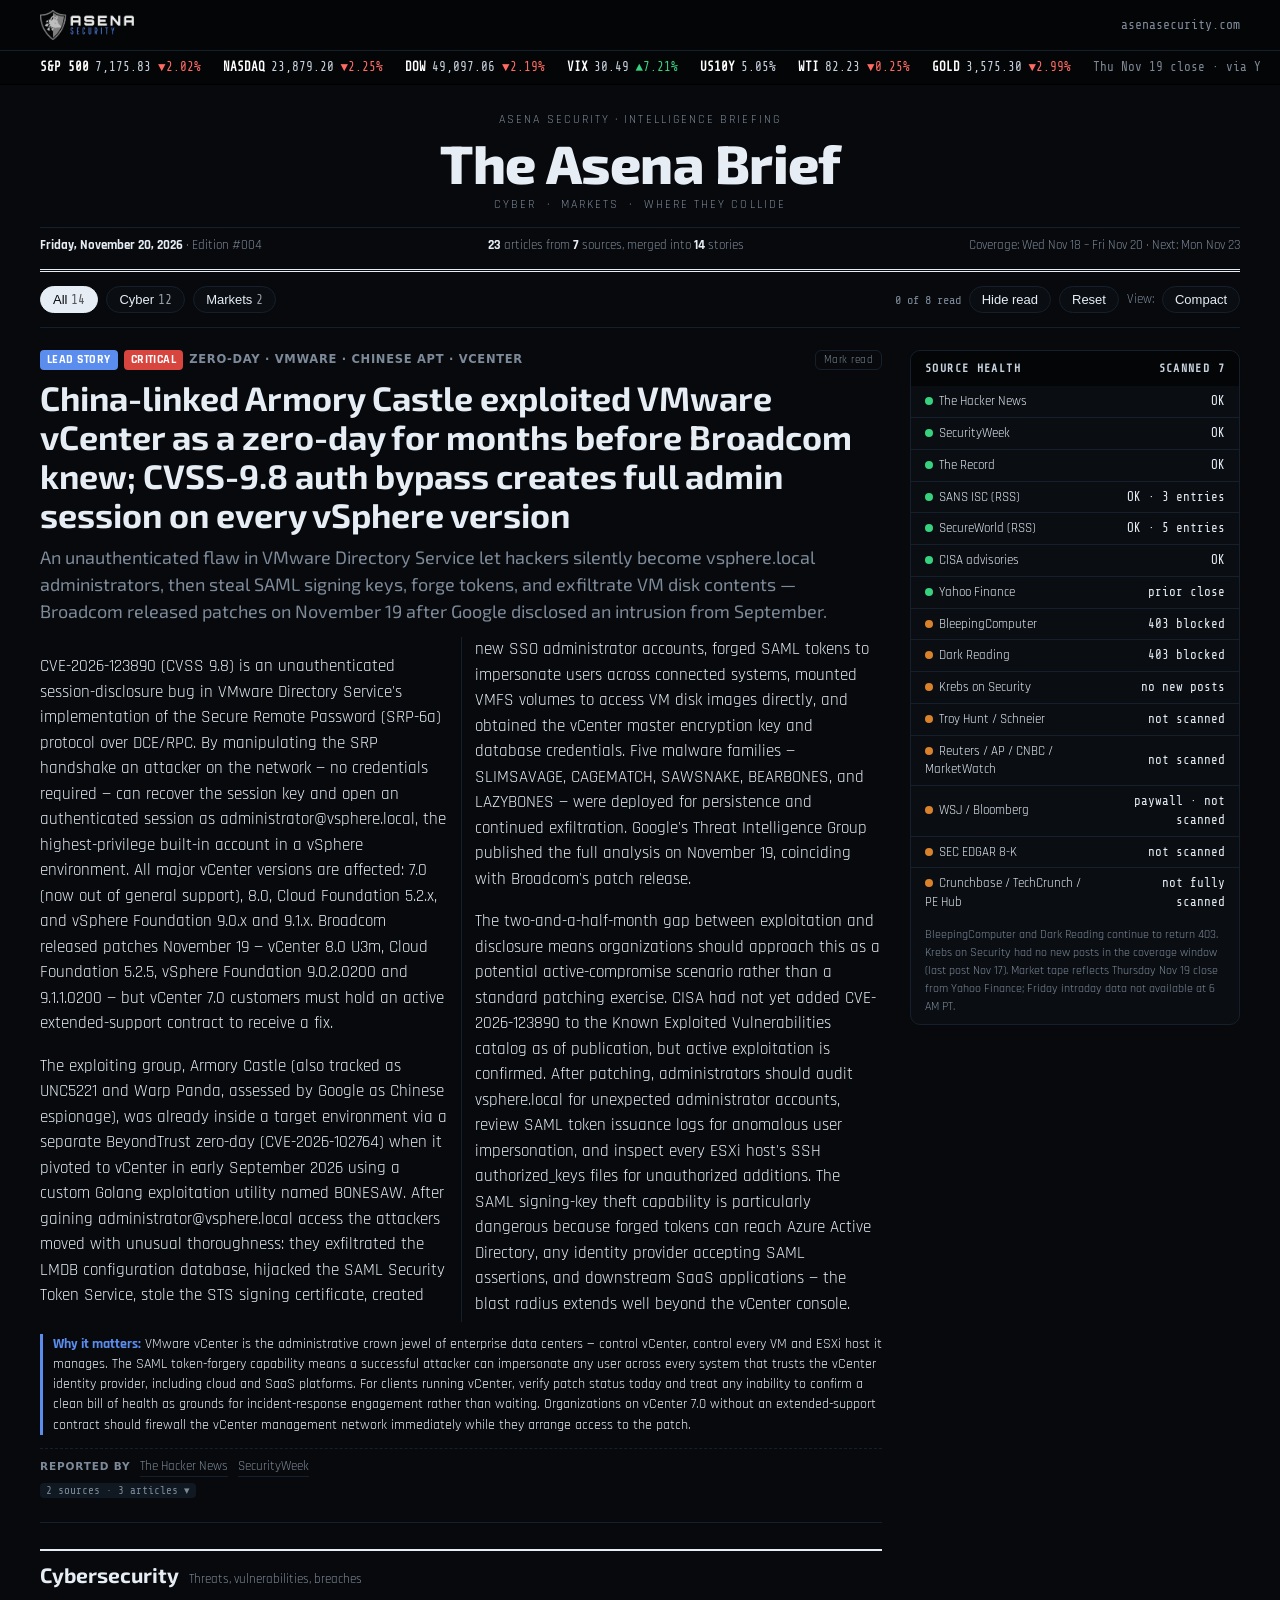
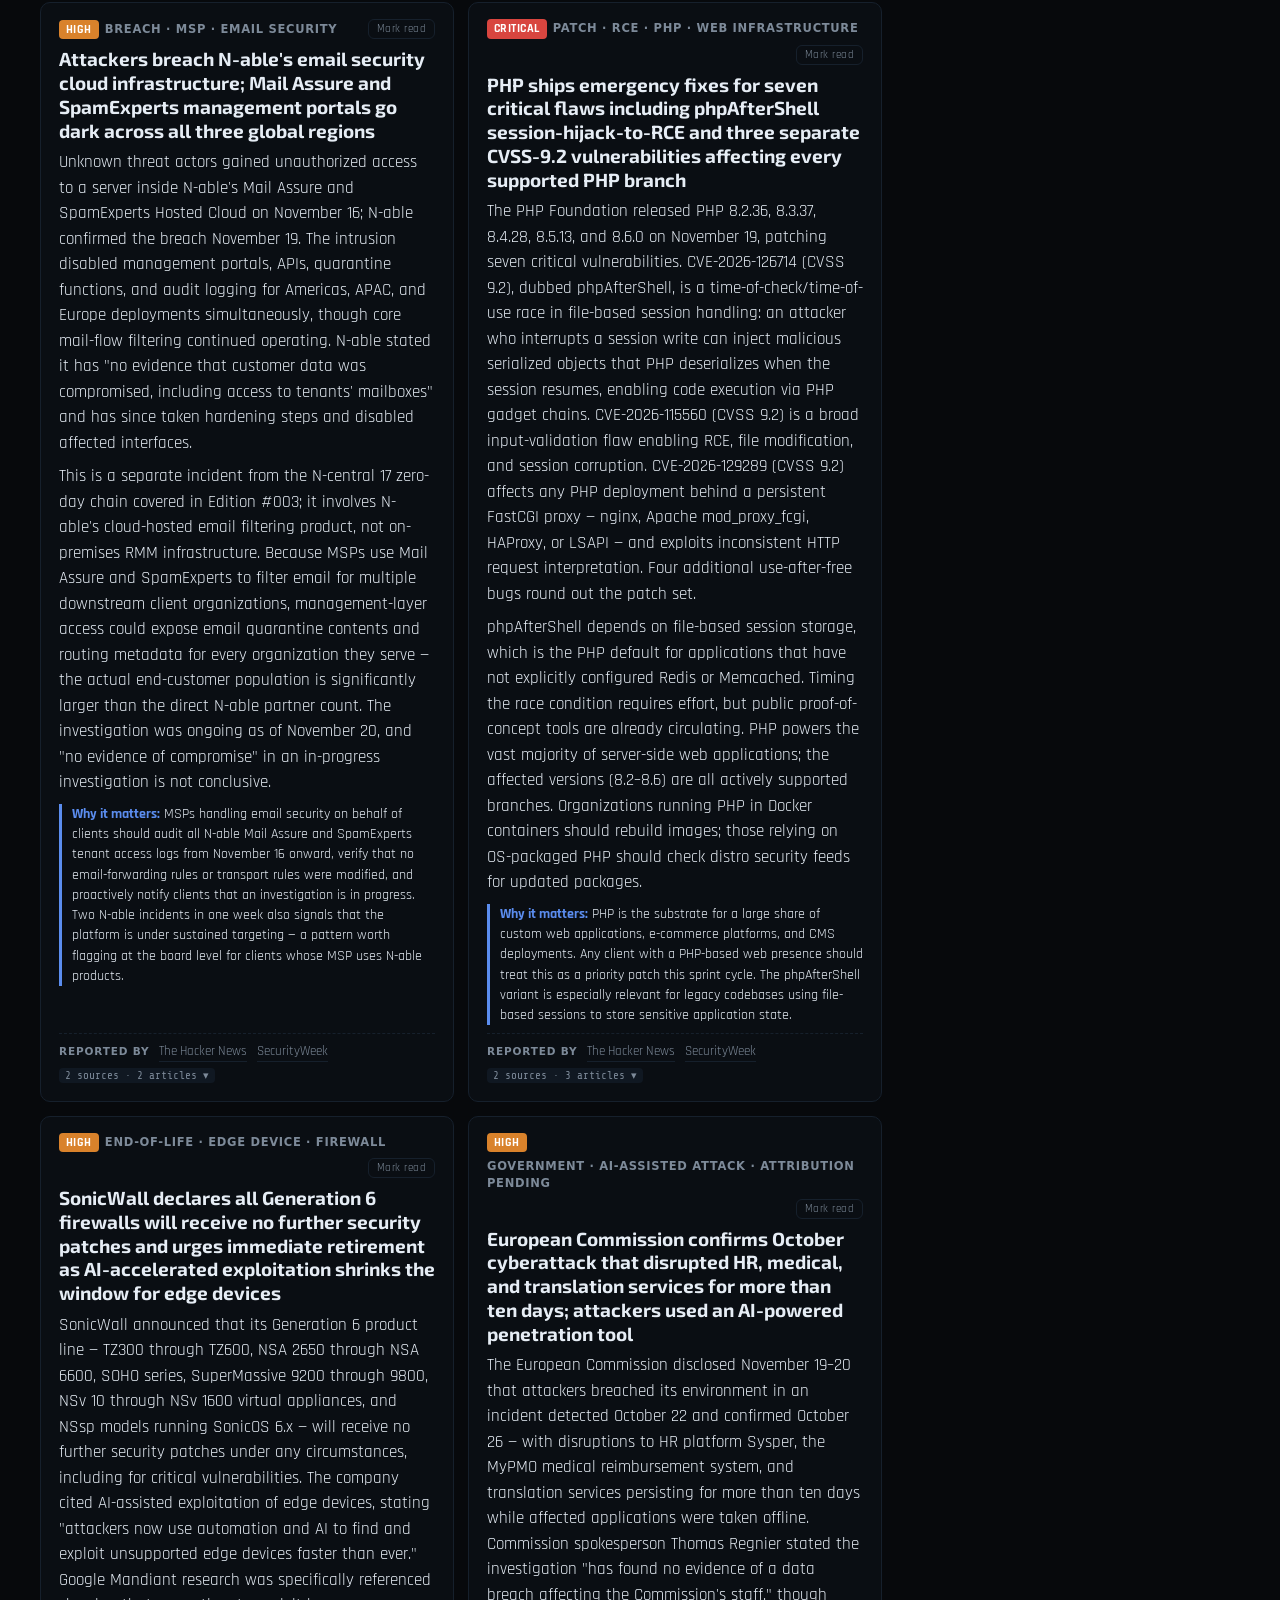
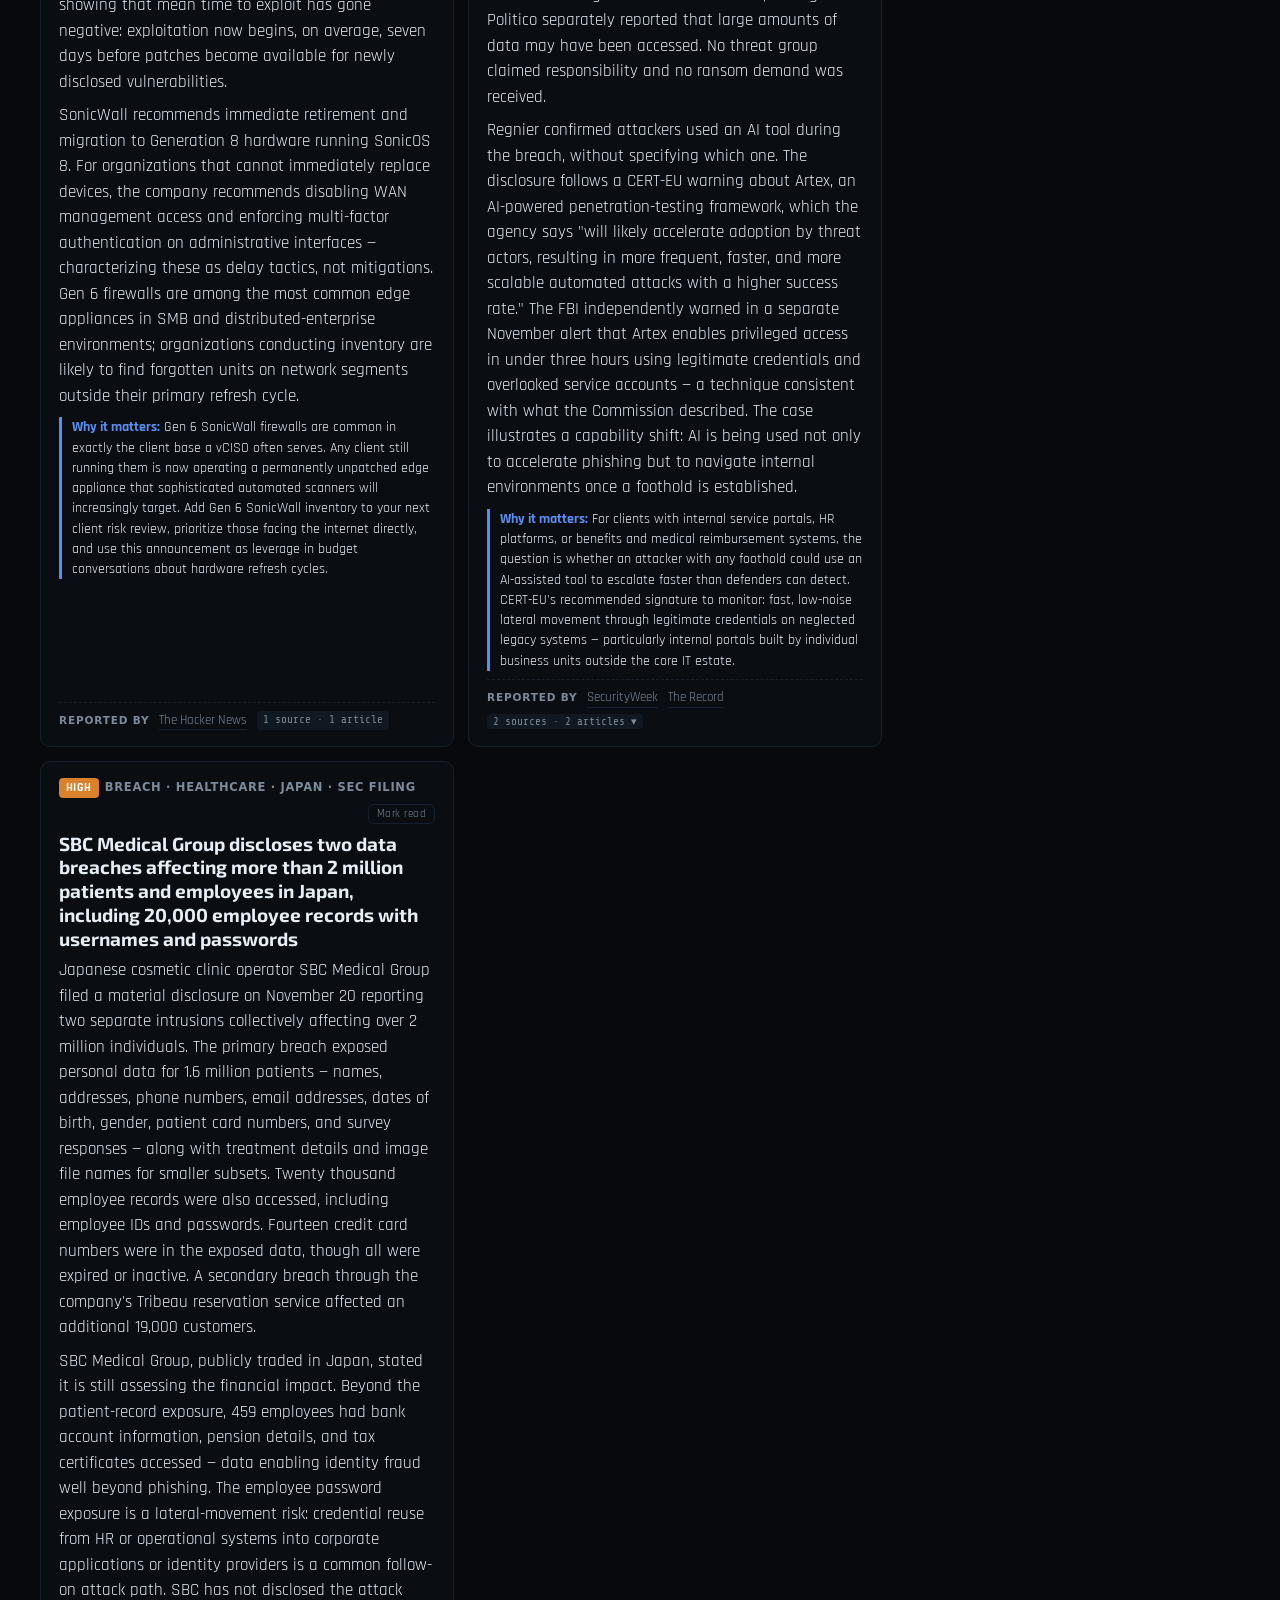
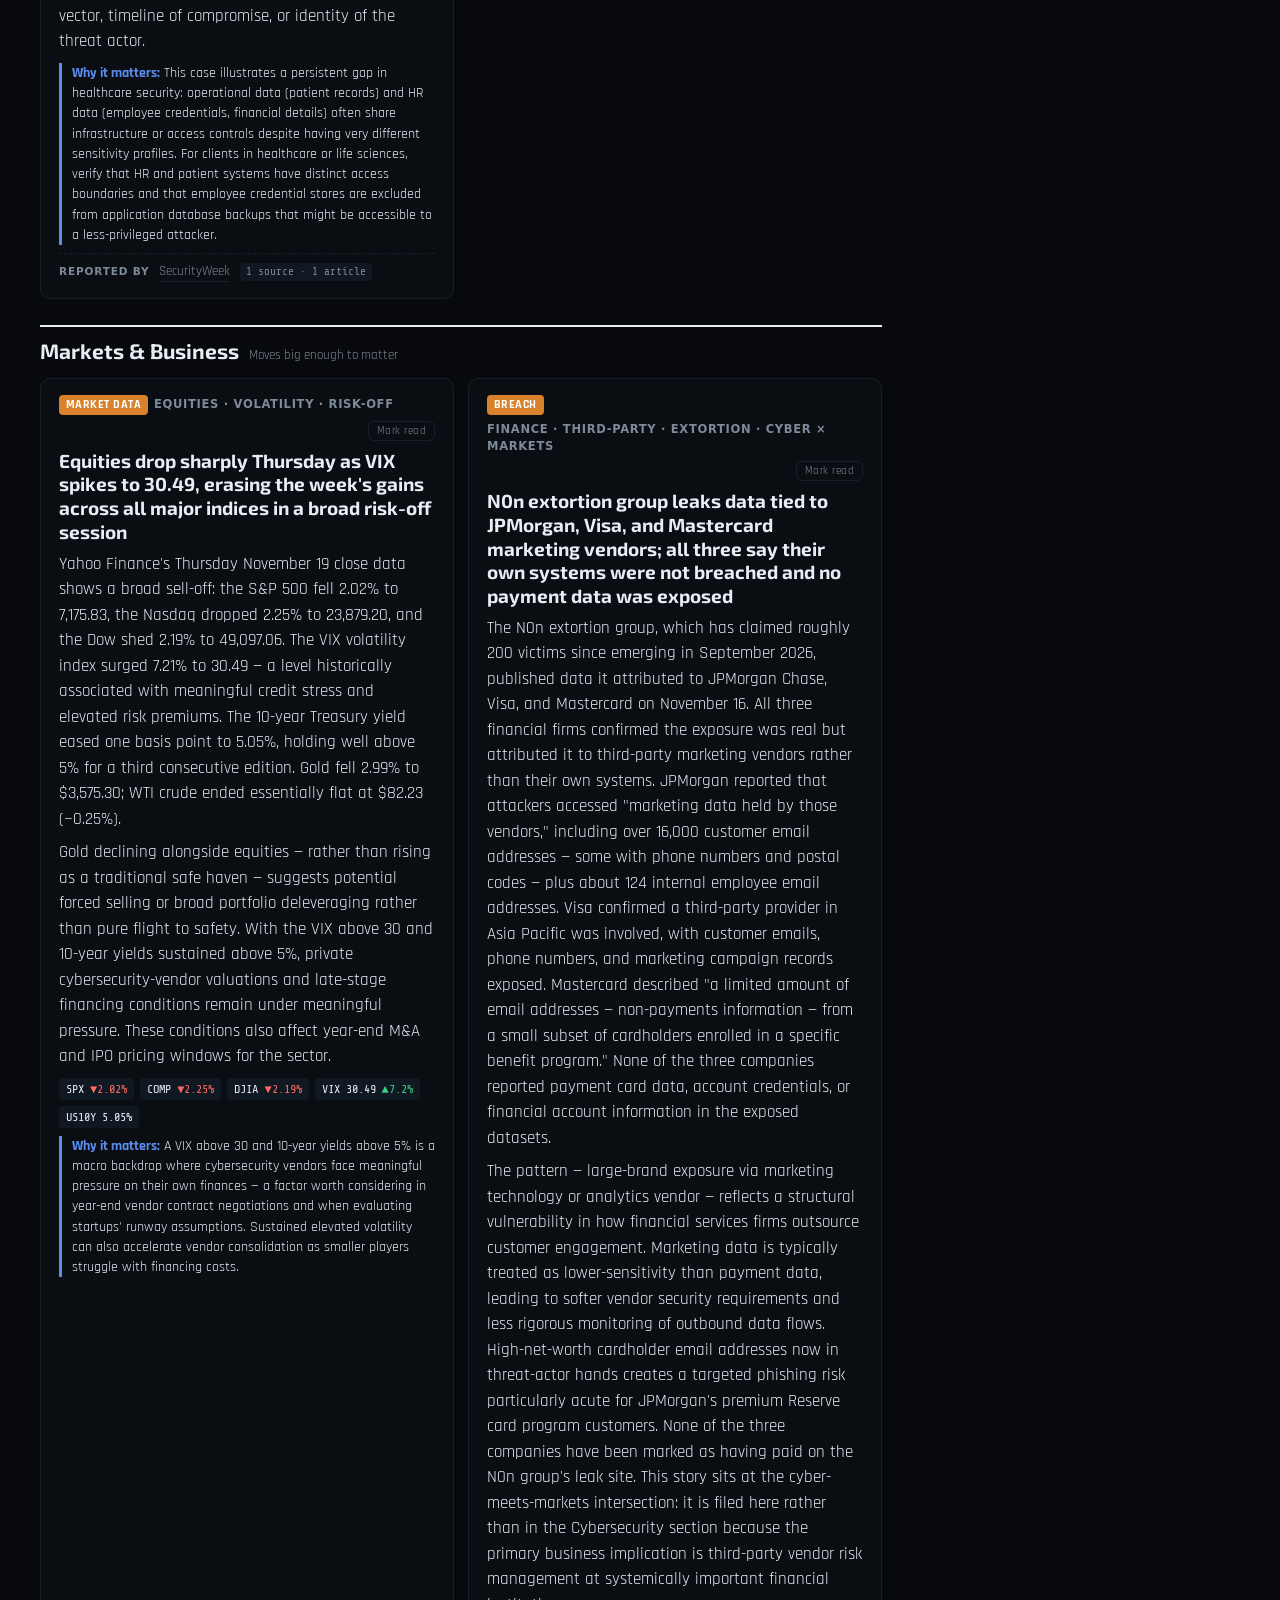
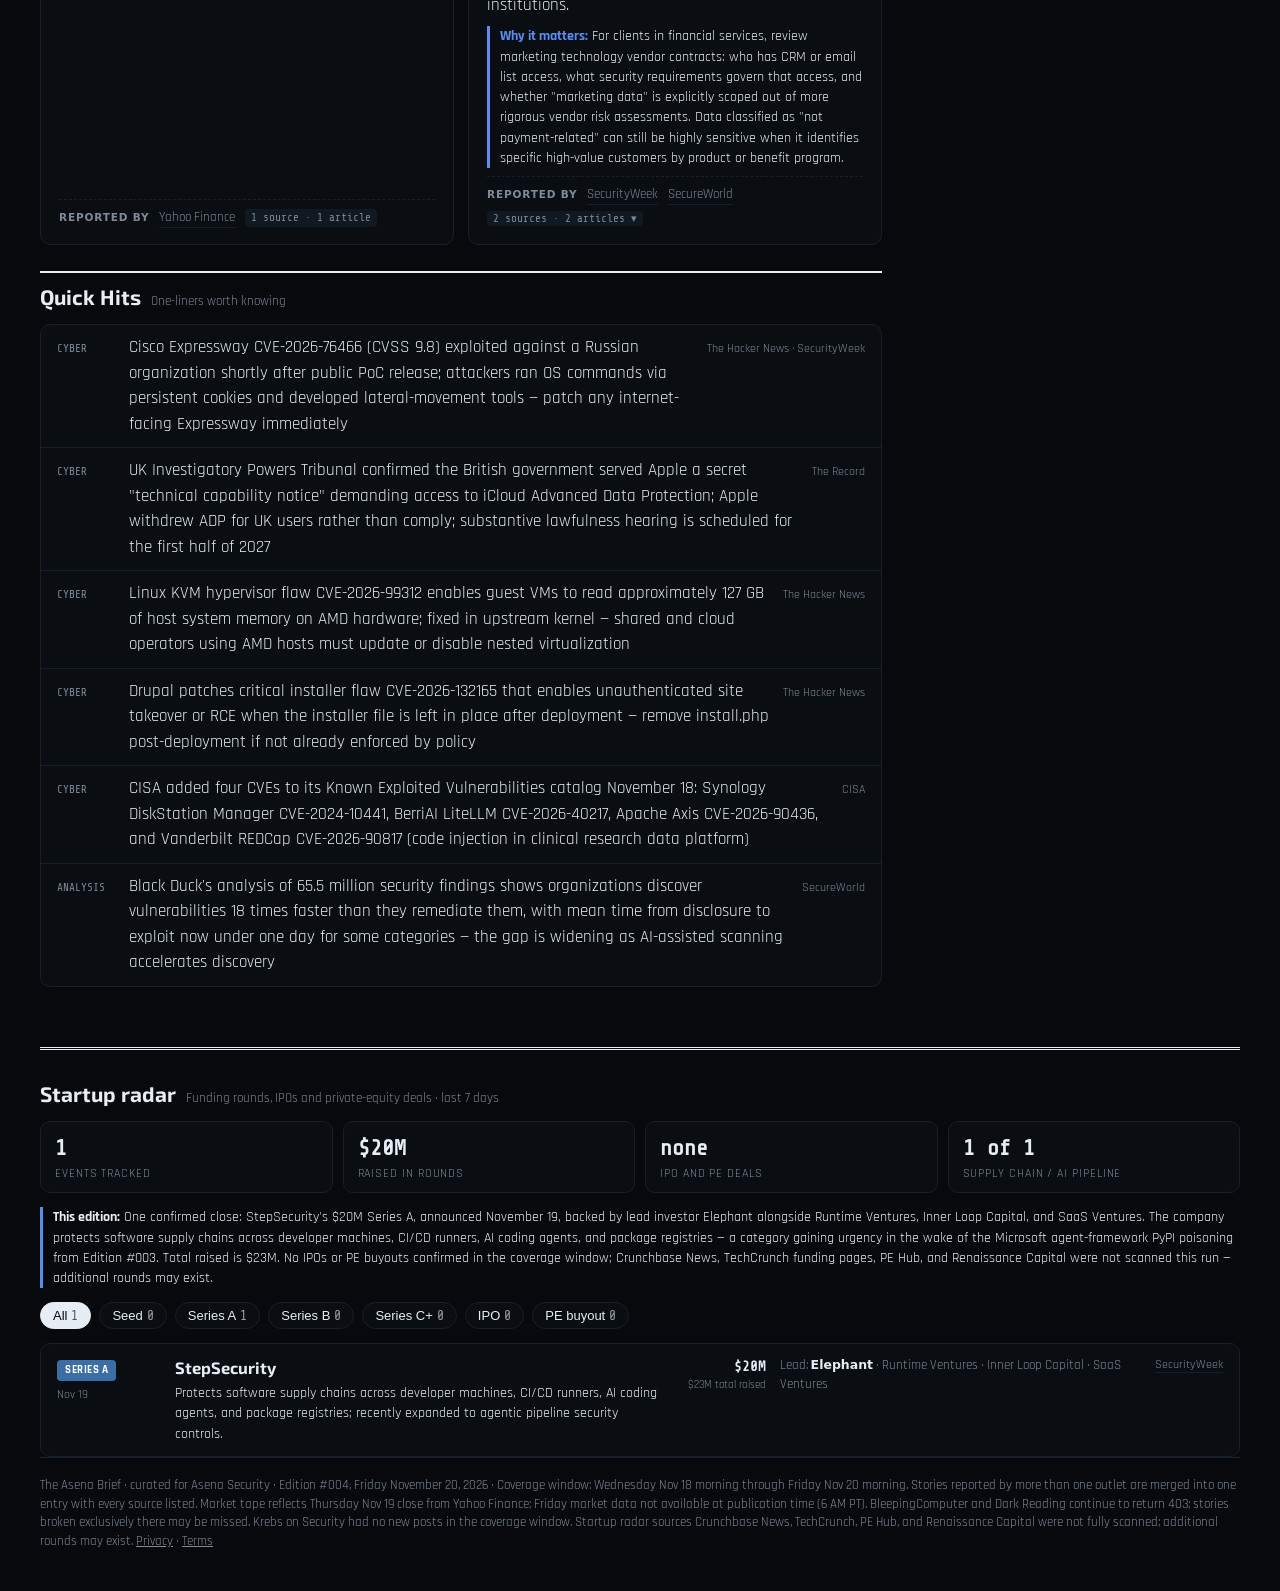
==== commit 505cdbca: "Asena Brief: Edition #004 (2026-11-20)" ====
--- a/brief/index.html
+++ b/brief/index.html
@@ -179,14 +179,14 @@
 
 <!-- MARKET TAPE -->
 <div class="tape"><div class="wrap">
-  <span><b>S&amp;P 500</b>7,319.93 <span class="down">▼0.28%</span></span>
-  <span><b>NASDAQ</b>24,360.18 <span class="up">▲0.13%</span></span>
-  <span><b>DOW</b>50,285.19 <span class="down">▼0.93%</span></span>
-  <span><b>VIX</b>25.59 <span class="up">▲0.51%</span></span>
-  <span><b>US10Y</b>5.06%</span>
-  <span><b>WTI</b>81.36 <span class="down">▼3.89%</span></span>
-  <span><b>GOLD</b>3,750.70 <span class="down">▼2.94%</span></span>
-  <span class="stamp">Tue Nov 17 close · via Yahoo Finance</span>
+  <span><b>S&amp;P 500</b>7,175.83 <span class="down">▼2.02%</span></span>
+  <span><b>NASDAQ</b>23,879.20 <span class="down">▼2.25%</span></span>
+  <span><b>DOW</b>49,097.06 <span class="down">▼2.19%</span></span>
+  <span><b>VIX</b>30.49 <span class="up">▲7.21%</span></span>
+  <span><b>US10Y</b>5.05%</span>
+  <span><b>WTI</b>82.23 <span class="down">▼0.25%</span></span>
+  <span><b>GOLD</b>3,575.30 <span class="down">▼2.99%</span></span>
+  <span class="stamp">Thu Nov 19 close · via Yahoo Finance</span>
 </div></div>
 
 <div class="wrap">
@@ -196,9 +196,9 @@
     <h1 class="title">The Asena Brief</h1>
     <div class="kicker">Cyber &nbsp;·&nbsp; Markets &nbsp;·&nbsp; Where they collide</div>
     <div class="mastmeta">
-      <span><strong>Wednesday, November 18, 2026</strong> · Edition #003</span>
-      <span><strong>22</strong> articles from <strong>5</strong> sources, merged into <strong>14</strong> stories</span>
-      <span>Coverage: Mon Nov 16 – Wed Nov 18 · Next: Fri Nov 21</span>
+      <span><strong>Friday, November 20, 2026</strong> · Edition #004</span>
+      <span><strong>23</strong> articles from <strong>7</strong> sources, merged into <strong>14</strong> stories</span>
+      <span>Coverage: Wed Nov 18 – Fri Nov 20 · Next: Mon Nov 23</span>
     </div>
   </header>
 
@@ -220,26 +220,23 @@
 
       <!-- LEAD STORY -->
       <article class="lead story" data-cat="cyber">
-        <div class="tags"><span class="sev xb">Lead story</span><span class="sev crit">Critical</span><span class="tag">Vulnerability · Java · KEV</span></div>
-        <h2>Java4Shell (CVE-2026-114938): Critical pre-auth RCE in OpenJDK affects Jira, Jenkins, Keycloak, Confluence, and dozens more enterprise apps</h2>
-        <p class="dek">A buffer overflow in Java's AVX-512-optimized Base64 decoder lets unauthenticated attackers execute code on servers running the most common enterprise Java platforms; Oracle shipped emergency patches and CISA is urging immediate action.</p>
+        <div class="tags"><span class="sev xb">Lead story</span><span class="sev crit">Critical</span><span class="tag">Zero-Day · VMware · Chinese APT · vCenter</span></div>
+        <h2>China-linked Armory Castle exploited VMware vCenter as a zero-day for months before Broadcom knew; CVSS-9.8 auth bypass creates full admin session on every vSphere version</h2>
+        <p class="dek">An unauthenticated flaw in VMware Directory Service let hackers silently become vsphere.local administrators, then steal SAML signing keys, forge tokens, and exfiltrate VM disk contents — Broadcom released patches on November 19 after Google disclosed an intrusion from September.</p>
         <div class="body">
-          <p>The vulnerability, dubbed Java4Shell and tracked as CVE-2026-114938, lies in an AVX-512-optimized Base64 decoding routine used by Java 17, 21, 25, and 27 on x86-64 processors that support the AVX-512 VBMI instruction set — Intel Xeon Ice Lake and newer, AMD Zen 4 and newer. A malformed Base64 string with a trailing equals sign causes the decoder to write 62–63 bytes past the end of an output buffer, corrupting heap memory in a way researchers turned into unauthenticated remote code execution. Demonstrated pre-auth targets include Keycloak, Jira, Confluence, Artifactory, Jenkins, and PingFederate; authenticated RCE is additionally possible against Apache Kafka, Solr, Elasticsearch, Gerrit, and Spinnaker. ARM64 is not affected. CVSS scores range from 8.1 (Oracle) to 9.8 (preliminary, Red Hat), with an independent assessment at 9.2.</p>
-          <p>Oracle released fixes November 18 as part of its November 2026 Critical Security Patch Update, covering Java 17.0.21.1, 21.0.13.1, 25.0.5.1, and 27.0.1.1. Amazon Corretto and Azul Zulu have also shipped updated builds; Red Hat errata were pending. CISA published an advisory urging immediate patching of internet-exposed systems and added CVE-2026-114938 to the Known Exploited Vulnerabilities catalog. Cisco Talos expects probing to increase now that the vulnerability is public. No confirmed in-the-wild exploitation had been reported as of publication.</p>
-          <p>Researchers also describe a secondary capability they call "JavaBleed": by tuning the heap corruption to read rather than overwrite adjacent memory, an attacker can extract in-process secrets — session tokens, PII, and cryptographic keys — without fully compromising the host. Organizations running containers, appliances, or vendor software with an embedded JRE should inventory their Java versions immediately; a workaround JVM flag (<code>-XX:-UseBASE64Intrinsics</code>) disables the vulnerable code path without a full upgrade.</p>
+          <p>CVE-2026-123890 (CVSS 9.8) is an unauthenticated session-disclosure bug in VMware Directory Service's implementation of the Secure Remote Password (SRP-6a) protocol over DCE/RPC. By manipulating the SRP handshake an attacker on the network — no credentials required — can recover the session key and open an authenticated session as administrator@vsphere.local, the highest-privilege built-in account in a vSphere environment. All major vCenter versions are affected: 7.0 (now out of general support), 8.0, Cloud Foundation 5.2.x, and vSphere Foundation 9.0.x and 9.1.x. Broadcom released patches November 19 — vCenter 8.0 U3m, Cloud Foundation 5.2.5, vSphere Foundation 9.0.2.0200 and 9.1.1.0200 — but vCenter 7.0 customers must hold an active extended-support contract to receive a fix.</p>
+          <p>The exploiting group, Armory Castle (also tracked as UNC5221 and Warp Panda, assessed by Google as Chinese espionage), was already inside a target environment via a separate BeyondTrust zero-day (CVE-2026-102764) when it pivoted to vCenter in early September 2026 using a custom Golang exploitation utility named BONESAW. After gaining administrator@vsphere.local access the attackers moved with unusual thoroughness: they exfiltrated the LMDB configuration database, hijacked the SAML Security Token Service, stole the STS signing certificate, created new SSO administrator accounts, forged SAML tokens to impersonate users across connected systems, mounted VMFS volumes to access VM disk images directly, and obtained the vCenter master encryption key and database credentials. Five malware families — SLIMSAVAGE, CAGEMATCH, SAWSNAKE, BEARBONES, and LAZYBONES — were deployed for persistence and continued exfiltration. Google's Threat Intelligence Group published the full analysis on November 19, coinciding with Broadcom's patch release.</p>
+          <p>The two-and-a-half-month gap between exploitation and disclosure means organizations should approach this as a potential active-compromise scenario rather than a standard patching exercise. CISA had not yet added CVE-2026-123890 to the Known Exploited Vulnerabilities catalog as of publication, but active exploitation is confirmed. After patching, administrators should audit vsphere.local for unexpected administrator accounts, review SAML token issuance logs for anomalous user impersonation, and inspect every ESXi host's SSH authorized_keys files for unauthorized additions. The SAML signing-key theft capability is particularly dangerous because forged tokens can reach Azure Active Directory, any identity provider accepting SAML assertions, and downstream SaaS applications — the blast radius extends well beyond the vCenter console.</p>
         </div>
-        <p class="why" style="margin-top:12px"><b>Why it matters:</b> Jira, Confluence, and Keycloak are identity and collaboration cornerstones for most enterprise environments, and they are frequently internet-facing. The gap between Oracle's patch and vendor-specific updates (Red Hat, container images, appliances) means many organizations are waiting on third-party timelines they don't control. Apply the -XX:-UseBASE64Intrinsics workaround immediately on any exposed system while waiting for patched builds, and treat this like Log4Shell in terms of breadth of inventory needed.</p>
+        <p class="why" style="margin-top:12px"><b>Why it matters:</b> VMware vCenter is the administrative crown jewel of enterprise data centers — control vCenter, control every VM and ESXi host it manages. The SAML token-forgery capability means a successful attacker can impersonate any user across every system that trusts the vCenter identity provider, including cloud and SaaS platforms. For clients running vCenter, verify patch status today and treat any inability to confirm a clean bill of health as grounds for incident-response engagement rather than waiting. Organizations on vCenter 7.0 without an extended-support contract should firewall the vCenter management network immediately while they arrange access to the patch.</p>
         <div class="srcs"><span class="lbl">Reported by</span>
-          <a href="https://thehackernews.com/2026/11/java4shell-cve-2026-114938-enables-pre.html" target="_blank" rel="noopener">The Hacker News</a>
-          <a href="https://www.securityweek.com/java4shell-vulnerability-puts-many-enterprise-applications-at-risk-of-takeover/" target="_blank" rel="noopener">SecurityWeek</a>
-          <a href="https://www.cisa.gov/known-exploited-vulnerabilities-catalog" target="_blank" rel="noopener">CISA KEV</a>
-          <details class="arts"><summary><span class="count">3 sources · 5 articles</span></summary>
+          <a href="https://thehackernews.com/2026/11/china-linked-hackers-exploit-critical.html" target="_blank" rel="noopener">The Hacker News</a>
+          <a href="https://www.securityweek.com/newly-patched-vmware-vcenter-flaw-exploited-as-zero-day-by-chinese-apt/" target="_blank" rel="noopener">SecurityWeek</a>
+          <details class="arts"><summary><span class="count">2 sources · 3 articles</span></summary>
             <ol>
-              <li><a href="https://thehackernews.com/2026/11/java4shell-cve-2026-114938-enables-pre.html" target="_blank" rel="noopener">Java4Shell Flaw (CVE-2026-114938) Enables Pre-Auth RCE in Jira, Jenkins, Keycloak and More</a><span class="o">The Hacker News · Nov 18</span></li>
-              <li><a href="https://thehackernews.com/2026/11/cisa-urges-immediate-patching-of.html" target="_blank" rel="noopener">CISA Urges Immediate Patching of Java4Shell Flaw That Could Allow Remote Code Execution</a><span class="o">The Hacker News · Nov 18</span></li>
-              <li><a href="https://www.securityweek.com/java4shell-vulnerability-puts-many-enterprise-applications-at-risk-of-takeover/" target="_blank" rel="noopener">Java4Shell Vulnerability Puts Many Enterprise Applications at Risk of Takeover</a><span class="o">SecurityWeek · Nov 18</span></li>
-              <li><a href="https://www.securityweek.com/oracle-patches-640-vulnerabilities-with-november-2026-cspu/" target="_blank" rel="noopener">Oracle Patches 950 Vulnerabilities With November 2026 CSPU</a><span class="o">SecurityWeek · Nov 18</span></li>
-              <li><a href="https://www.cisa.gov/known-exploited-vulnerabilities-catalog" target="_blank" rel="noopener">CISA KEV: CVE-2026-114938 added to catalog</a><span class="o">CISA</span></li>
+              <li><a href="https://thehackernews.com/2026/11/china-linked-hackers-exploit-critical.html" target="_blank" rel="noopener">China-Linked Hackers Exploit Critical VMware vCenter Zero-Day to Gain Admin Access and Steal Data</a><span class="o">The Hacker News · Nov 19</span></li>
+              <li><a href="https://thehackernews.com/2026/11/critical-vmware-vcenter-flaw-cvss-98.html" target="_blank" rel="noopener">Critical VMware vCenter Zero-Day Flaw Lets Network Attackers Bypass Authentication</a><span class="o">The Hacker News · Nov 19</span></li>
+              <li><a href="https://www.securityweek.com/newly-patched-vmware-vcenter-flaw-exploited-as-zero-day-by-chinese-apt/" target="_blank" rel="noopener">Newly Patched VMware vCenter Flaw Exploited as Zero-Day by Chinese APT</a><span class="o">SecurityWeek · Nov 19</span></li>
             </ol></details>
         </div>
       </article>
@@ -248,76 +245,78 @@
       <div class="sechead story-sec" data-sec="cyber"><h3>Cybersecurity</h3><span>Threats, vulnerabilities, breaches</span></div>
       <div class="cards">
 
-        <article class="card story x" data-cat="cyber">
-          <div class="tags"><span class="sev xb">Cyber × Supply Chain</span><span class="sev crit">Critical</span><span class="tag">PyPI · Azure · GitHub</span></div>
-          <h4>Microsoft's agent-framework PyPI package poisoned overnight; malware silently drained Azure and GitHub credentials from 190,000 monthly downloaders</h4>
-          <p class="sum">Attackers published two malicious versions of Microsoft's <code>agent-framework</code> PyPI package — 1.26.1 and 1.26.2, released 33 minutes apart on November 17 — that installed Python startup hooks exfiltrating Azure CLI tokens, Azure DevOps OIDC tokens, managed-identity credentials, Azure instance-metadata, GitHub Actions OIDC tokens, plus npm, pip, Docker, and Hugging Face secrets to an attacker-controlled webhook endpoint. Because the hooks fired at Python startup, any process using the Python interpreter on an affected system ran the stealer automatically, even without explicitly importing the package. PyPI quarantined both versions after multiple security firms raised the alarm.</p>
-          <p class="sum extra">The package receives roughly 190,000 downloads a month and is widely used in CI/CD pipelines and developer environments building AI agents on Azure. Discoverers include Aikido, Chainguard, Endor Labs, OX Security, SafeDep, Socket, StepSecurity, and Wiz. Version 1.26.0 is the last clean release. Organizations should check developer workstations, container images, and pipeline runners for the compromised versions; rotate all Azure and GitHub secrets from clean systems; and audit Azure identity activity logs and GitHub workflow run logs for signs of exfiltration. Rebuilding affected environments is preferable to patching in place.</p>
-          <p class="why"><b>Why it matters:</b> AI-agent development has pushed credential exposure into a new tier of risk — cloud identity tokens are the keys to entire tenants, not just individual accounts. Any client building on Azure with AI frameworks should require pinned dependency versions, verify package integrity at install time, and treat CI/CD runners as credential vaults that need scoped, short-lived tokens.</p>
-          <div class="srcs"><span class="lbl">Reported by</span>
-            <a href="https://thehackernews.com/2026/11/attackers-compromise-microsofts-agent.html" target="_blank" rel="noopener">The Hacker News</a>
-            <a href="https://www.securityweek.com/microsoft-agent-framework-releases-poisoned-with-credential-stealer/" target="_blank" rel="noopener">SecurityWeek</a>
+        <article class="card story" data-cat="cyber">
+          <div class="tags"><span class="sev high">High</span><span class="tag">Breach · MSP · Email Security</span></div>
+          <h4>Attackers breach N-able's email security cloud infrastructure; Mail Assure and SpamExperts management portals go dark across all three global regions</h4>
+          <p class="sum">Unknown threat actors gained unauthorized access to a server inside N-able's Mail Assure and SpamExperts Hosted Cloud on November 16; N-able confirmed the breach November 19. The intrusion disabled management portals, APIs, quarantine functions, and audit logging for Americas, APAC, and Europe deployments simultaneously, though core mail-flow filtering continued operating. N-able stated it has "no evidence that customer data was compromised, including access to tenants' mailboxes" and has since taken hardening steps and disabled affected interfaces.</p>
+          <p class="sum extra">This is a separate incident from the N-central 17 zero-day chain covered in Edition #003; it involves N-able's cloud-hosted email filtering product, not on-premises RMM infrastructure. Because MSPs use Mail Assure and SpamExperts to filter email for multiple downstream client organizations, management-layer access could expose email quarantine contents and routing metadata for every organization they serve — the actual end-customer population is significantly larger than the direct N-able partner count. The investigation was ongoing as of November 20, and "no evidence of compromise" in an in-progress investigation is not conclusive.</p>
+          <p class="why"><b>Why it matters:</b> MSPs handling email security on behalf of clients should audit all N-able Mail Assure and SpamExperts tenant access logs from November 16 onward, verify that no email-forwarding rules or transport rules were modified, and proactively notify clients that an investigation is in progress. Two N-able incidents in one week also signals that the platform is under sustained targeting — a pattern worth flagging at the board level for clients whose MSP uses N-able products.</p>
+          <div class="srcs"><span class="lbl">Reported by</span>
+            <a href="https://thehackernews.com/2026/11/n-able-confirms-hackers-accessed-cloud.html" target="_blank" rel="noopener">The Hacker News</a>
+            <a href="https://www.securityweek.com/n-able-blames-service-disruption-on-cyberattack/" target="_blank" rel="noopener">SecurityWeek</a>
             <details class="arts"><summary><span class="count">2 sources · 2 articles</span></summary>
             <ol>
-              <li><a href="https://thehackernews.com/2026/11/attackers-compromise-microsofts-agent.html" target="_blank" rel="noopener">Attackers Compromise Microsoft's Agent Framework PyPI Package to Steal Cloud Credentials</a><span class="o">The Hacker News · Nov 18</span></li>
-              <li><a href="https://www.securityweek.com/microsoft-agent-framework-releases-poisoned-with-credential-stealer/" target="_blank" rel="noopener">Microsoft Agent Framework Releases Poisoned With Credential Stealer</a><span class="o">SecurityWeek · Nov 18</span></li>
+              <li><a href="https://thehackernews.com/2026/11/n-able-confirms-hackers-accessed-cloud.html" target="_blank" rel="noopener">Hackers Breach N-able Cloud Server, Disrupting Email Security Management Across 3 Regions</a><span class="o">The Hacker News · Nov 20</span></li>
+              <li><a href="https://www.securityweek.com/n-able-blames-service-disruption-on-cyberattack/" target="_blank" rel="noopener">N-able Blames Service Disruption on Cyberattack</a><span class="o">SecurityWeek · Nov 20</span></li>
             </ol></details>
           </div>
         </article>
 
         <article class="card story" data-cat="cyber">
-          <div class="tags"><span class="sev crit">Critical</span><span class="tag">Skimmer · 178 Sites · Finance</span></div>
-          <h4>Attackers injected a multi-function skimmer into Optimizely's Web Experimentation platform, hitting 178 customer sites including 32 banks and finance companies</h4>
-          <p class="sum">The Record reports that hackers placed malicious JavaScript inside Optimizely's Web Experimentation platform, spreading it to roughly 178 widely visited customer websites identified by Report URI. The injected code acted as a multi-purpose toolkit: it swapped cryptocurrency wallet addresses to redirect funds, skimmed payment-card data, stole browser cookies and screenshots, and delivered two iOS exploit kits (Coruna and DarkSword) to Apple device visitors. Blockchain analysis confirmed at least $7,000 in cryptocurrency theft. At least 32 finance and banking sites were among those affected, alongside technology, news media, airline, and retail platforms. Optimizely said it "identified and contained" the incident after the latest campaign on November 17; the threat actor had been testing on Turkish websites since September.</p>
-          <p class="sum extra">The attack illustrates the blast radius when a third-party A/B-testing or personalization vendor is compromised: a single point of injection reaches hundreds of organizations simultaneously, and each affected site's visitors become potential victims without that site doing anything wrong. The gap between the September test campaign and the November full deployment suggests deliberate reconnaissance. Optimizely has not disclosed how the initial compromise occurred.</p>
-          <p class="why"><b>Why it matters:</b> Any client using a third-party web experimentation or tag-management platform should verify whether Optimizely is in their vendor stack and check their sites for indicators now. More broadly, PCI DSS 4.0.1's script-integrity and change-detection controls exist precisely for this scenario — if clients are treating them as checkbox items, this case makes the business case to operationalize them before year-end.</p>
-          <div class="srcs"><span class="lbl">Reported by</span>
-            <a href="https://therecord.media/optimizely-malicious-code-customer-sites" target="_blank" rel="noopener">The Record</a>
+          <div class="tags"><span class="sev crit">Critical</span><span class="tag">Patch · RCE · PHP · Web Infrastructure</span></div>
+          <h4>PHP ships emergency fixes for seven critical flaws including phpAfterShell session-hijack-to-RCE and three separate CVSS-9.2 vulnerabilities affecting every supported PHP branch</h4>
+          <p class="sum">The PHP Foundation released PHP 8.2.36, 8.3.37, 8.4.28, 8.5.13, and 8.6.0 on November 19, patching seven critical vulnerabilities. CVE-2026-126714 (CVSS 9.2), dubbed phpAfterShell, is a time-of-check/time-of-use race in file-based session handling: an attacker who interrupts a session write can inject malicious serialized objects that PHP deserializes when the session resumes, enabling code execution via PHP gadget chains. CVE-2026-115560 (CVSS 9.2) is a broad input-validation flaw enabling RCE, file modification, and session corruption. CVE-2026-129289 (CVSS 9.2) affects any PHP deployment behind a persistent FastCGI proxy — nginx, Apache mod_proxy_fcgi, HAProxy, or LSAPI — and exploits inconsistent HTTP request interpretation. Four additional use-after-free bugs round out the patch set.</p>
+          <p class="sum extra">phpAfterShell depends on file-based session storage, which is the PHP default for applications that have not explicitly configured Redis or Memcached. Timing the race condition requires effort, but public proof-of-concept tools are already circulating. PHP powers the vast majority of server-side web applications; the affected versions (8.2–8.6) are all actively supported branches. Organizations running PHP in Docker containers should rebuild images; those relying on OS-packaged PHP should check distro security feeds for updated packages.</p>
+          <p class="why"><b>Why it matters:</b> PHP is the substrate for a large share of custom web applications, e-commerce platforms, and CMS deployments. Any client with a PHP-based web presence should treat this as a priority patch this sprint cycle. The phpAfterShell variant is especially relevant for legacy codebases using file-based sessions to store sensitive application state.</p>
+          <div class="srcs"><span class="lbl">Reported by</span>
+            <a href="https://thehackernews.com/2026/11/php-fixes-7-critical-flaws-including.html" target="_blank" rel="noopener">The Hacker News</a>
+            <a href="https://www.securityweek.com/php-patches-seven-critical-rce-vulnerabilities/" target="_blank" rel="noopener">SecurityWeek</a>
+            <details class="arts"><summary><span class="count">2 sources · 3 articles</span></summary>
+            <ol>
+              <li><a href="https://thehackernews.com/2026/11/php-fixes-7-critical-flaws-including.html" target="_blank" rel="noopener">PHP Fixes 7 Critical Flaws, Including Bugs That Could Allow Remote Code Execution</a><span class="o">The Hacker News · Nov 19</span></li>
+              <li><a href="https://thehackernews.com/2026/11/phpaftershell-explained-how-hackers.html" target="_blank" rel="noopener">phpAfterShell Explained: How Hackers Could Turn a PHP Session Flaw Into Code Execution</a><span class="o">The Hacker News · Nov 19</span></li>
+              <li><a href="https://www.securityweek.com/php-patches-seven-critical-rce-vulnerabilities/" target="_blank" rel="noopener">PHP Patches Seven Critical RCE Vulnerabilities</a><span class="o">SecurityWeek · Nov 19</span></li>
+            </ol></details>
+          </div>
+        </article>
+
+        <article class="card story" data-cat="cyber">
+          <div class="tags"><span class="sev high">High</span><span class="tag">End-of-Life · Edge Device · Firewall</span></div>
+          <h4>SonicWall declares all Generation 6 firewalls will receive no further security patches and urges immediate retirement as AI-accelerated exploitation shrinks the window for edge devices</h4>
+          <p class="sum">SonicWall announced that its Generation 6 product line — TZ300 through TZ600, NSA 2650 through NSA 6600, SOHO series, SuperMassive 9200 through 9800, NSv 10 through NSv 1600 virtual appliances, and NSsp models running SonicOS 6.x — will receive no further security patches under any circumstances, including for critical vulnerabilities. The company cited AI-assisted exploitation of edge devices, stating "attackers now use automation and AI to find and exploit unsupported edge devices faster than ever." Google Mandiant research was specifically referenced showing that mean time to exploit has gone negative: exploitation now begins, on average, seven days before patches become available for newly disclosed vulnerabilities.</p>
+          <p class="sum extra">SonicWall recommends immediate retirement and migration to Generation 8 hardware running SonicOS 8. For organizations that cannot immediately replace devices, the company recommends disabling WAN management access and enforcing multi-factor authentication on administrative interfaces — characterizing these as delay tactics, not mitigations. Gen 6 firewalls are among the most common edge appliances in SMB and distributed-enterprise environments; organizations conducting inventory are likely to find forgotten units on network segments outside their primary refresh cycle.</p>
+          <p class="why"><b>Why it matters:</b> Gen 6 SonicWall firewalls are common in exactly the client base a vCISO often serves. Any client still running them is now operating a permanently unpatched edge appliance that sophisticated automated scanners will increasingly target. Add Gen 6 SonicWall inventory to your next client risk review, prioritize those facing the internet directly, and use this announcement as leverage in budget conversations about hardware refresh cycles.</p>
+          <div class="srcs"><span class="lbl">Reported by</span>
+            <a href="https://thehackernews.com/2026/11/sonicwall-warns-gen-6-firewalls-wont.html" target="_blank" rel="noopener">The Hacker News</a>
             <span class="count">1 source · 1 article</span>
           </div>
         </article>
 
         <article class="card story" data-cat="cyber">
-          <div class="tags"><span class="sev crit">Critical</span><span class="sev high" style="margin-left:0">KEV</span><span class="tag">Deserialization · RCE · MSP</span></div>
-          <h4>Puppet Enterprise deserialization RCE (CVE-2026-115731, CVSS 9.4) added to CISA KEV; crypto miners deployed hours after proof-of-concept release</h4>
-          <p class="sum">SecurityWeek and The Hacker News report that CISA added CVE-2026-115731 — a critical deserialization vulnerability in Perforce Puppet Enterprise and Puppet Core — to its Known Exploited Vulnerabilities catalog on November 17. The flaw allows clients holding CA-signed agent certificates to send malicious report payloads that execute with service-user privileges on the Puppet server, potentially exposing the certificate-signing key and enabling an attacker to issue trusted certificates for any managed host. Exploitation was first flagged November 4; Perforce released patches November 3. CISA's BOD 26-04 gives federal agencies two weeks to patch.</p>
-          <p class="sum extra">An independent proof-of-concept targeting the OpenVox configuration management platform (which shares the codebase) was published after the patch, and threat actors deployed cryptocurrency miners against N-able N-central servers using a chained exploit that includes this Puppet vector within hours. Affected versions span Puppet Enterprise 2026.0.1, 2025.12.1, and 2023.8.13, and Puppet Core 9.1.3 and 8.22.2. Organizations should disable auto-signing and enforce strong certificate validation in addition to patching; a compromised signing key requires rotating all managed-node certificates.</p>
-          <p class="why"><b>Why it matters:</b> Puppet manages configuration at scale — a compromised Puppet server is a compromised fleet. Any client running configuration management on Puppet should treat this as a critical patch requiring same-day action, not the next maintenance window.</p>
-          <div class="srcs"><span class="lbl">Reported by</span>
-            <a href="https://thehackernews.com/2026/11/hackers-exploiting-critical-puppet-rce.html" target="_blank" rel="noopener">The Hacker News</a>
-            <a href="https://www.securityweek.com/critical-perforce-puppet-rce-exploited-in-attacks/" target="_blank" rel="noopener">SecurityWeek</a>
+          <div class="tags"><span class="sev high">High</span><span class="tag">Government · AI-Assisted Attack · Attribution Pending</span></div>
+          <h4>European Commission confirms October cyberattack that disrupted HR, medical, and translation services for more than ten days; attackers used an AI-powered penetration tool</h4>
+          <p class="sum">The European Commission disclosed November 19–20 that attackers breached its environment in an incident detected October 22 and confirmed October 26 — with disruptions to HR platform Sysper, the MyPMO medical reimbursement system, and translation services persisting for more than ten days while affected applications were taken offline. Commission spokesperson Thomas Regnier stated the investigation "has found no evidence of a data breach affecting the Commission's staff," though Politico separately reported that large amounts of data may have been accessed. No threat group claimed responsibility and no ransom demand was received.</p>
+          <p class="sum extra">Regnier confirmed attackers used an AI tool during the breach, without specifying which one. The disclosure follows a CERT-EU warning about Artex, an AI-powered penetration-testing framework, which the agency says "will likely accelerate adoption by threat actors, resulting in more frequent, faster, and more scalable automated attacks with a higher success rate." The FBI independently warned in a separate November alert that Artex enables privileged access in under three hours using legitimate credentials and overlooked service accounts — a technique consistent with what the Commission described. The case illustrates a capability shift: AI is being used not only to accelerate phishing but to navigate internal environments once a foothold is established.</p>
+          <p class="why"><b>Why it matters:</b> For clients with internal service portals, HR platforms, or benefits and medical reimbursement systems, the question is whether an attacker with any foothold could use an AI-assisted tool to escalate faster than defenders can detect. CERT-EU's recommended signature to monitor: fast, low-noise lateral movement through legitimate credentials on neglected legacy systems — particularly internal portals built by individual business units outside the core IT estate.</p>
+          <div class="srcs"><span class="lbl">Reported by</span>
+            <a href="https://www.securityweek.com/european-commission-confirms-ai-assisted-cyberattack-disrupted-services/" target="_blank" rel="noopener">SecurityWeek</a>
+            <a href="https://therecord.media/european-commission-confirms-cyberattack-using-ai" target="_blank" rel="noopener">The Record</a>
             <details class="arts"><summary><span class="count">2 sources · 2 articles</span></summary>
             <ol>
-              <li><a href="https://thehackernews.com/2026/11/hackers-exploiting-critical-puppet-rce.html" target="_blank" rel="noopener">Hackers Exploiting Critical Puppet RCE Flaw Affecting Enterprise Management Servers</a><span class="o">The Hacker News · Nov 18</span></li>
-              <li><a href="https://www.securityweek.com/critical-perforce-puppet-rce-exploited-in-attacks/" target="_blank" rel="noopener">Critical Perforce Puppet RCE Exploited in Attacks</a><span class="o">SecurityWeek · Nov 18</span></li>
+              <li><a href="https://www.securityweek.com/european-commission-confirms-ai-assisted-cyberattack-disrupted-services/" target="_blank" rel="noopener">European Commission Confirms AI-Assisted Cyberattack Disrupted Services</a><span class="o">SecurityWeek · Nov 20</span></li>
+              <li><a href="https://therecord.media/european-commission-confirms-cyberattack-using-ai" target="_blank" rel="noopener">European Commission Confirms Cyberattack, Using AI Tool</a><span class="o">The Record · Nov 19</span></li>
             </ol></details>
           </div>
         </article>
 
         <article class="card story" data-cat="cyber">
-          <div class="tags"><span class="sev high">High</span><span class="tag">Nation-state · FSB · Cloud</span></div>
-          <h4>Russian COLD RELIC group used an entire cloud drive stolen from one U.S. organization to socially engineer its way into a second</h4>
-          <p class="sum">Google's Threat Intelligence Group (Mandiant) published analysis showing that COLD RELIC — an FSB-linked group also tracked as ColdRiver — harvested admin credentials in an intrusion into a first U.S. organization in late 2025, downloaded the target's complete cloud drive, employee directory, emails, and personnel records, then used that authentic-looking material to impersonate employees over encrypted messaging and trick a second organization's staff into handing over Microsoft login credentials and authentication tokens. Google did not name either victim but described them as organizations in government-adjacent sectors. The group has operated since at least 2015 and was observed in new phishing campaigns as recently as November 2026.</p>
-          <p class="sum extra">The technique is a refinement of spear-phishing: by starting with a complete organizational dataset, attackers can construct lures that reference real internal names, projects, and relationships — far harder to dismiss than generic messages. The final step exploited a legitimate trusted-contact relationship to send malicious credential-harvesting links, then pivoted to cloud storage. The attack illustrates why a cloud breach is not just a data-loss event but also a dossier that enables the next campaign.</p>
-          <p class="why"><b>Why it matters:</b> This chain — cloud breach → data harvesting → identity impersonation → second breach — shows why breach scope can't be assessed solely by what an attacker accessed. What they downloaded becomes the blueprint for follow-on targeting. Recommend clients with high-value cloud drives apply strict least-privilege access to bulk export, and treat out-of-the-blue messages from "colleagues" on encrypted channels with the same skepticism as cold email.</p>
-          <div class="srcs"><span class="lbl">Reported by</span>
-            <a href="https://therecord.media/russia-cyber-espionage-google" target="_blank" rel="noopener">The Record</a>
-            <a href="https://thehackernews.com/2026/11/russian-cold-relic-hackers-use-stolen.html" target="_blank" rel="noopener">The Hacker News</a>
-            <details class="arts"><summary><span class="count">2 sources · 2 articles</span></summary>
-            <ol>
-              <li><a href="https://therecord.media/russia-cyber-espionage-google" target="_blank" rel="noopener">Russian cyber-espionage group used stolen cloud data to breach second U.S. organization, Google says</a><span class="o">The Record · Nov 18</span></li>
-              <li><a href="https://thehackernews.com/2026/11/russian-cold-relic-hackers-use-stolen.html" target="_blank" rel="noopener">Russian COLD RELIC Hackers Use Stolen Google Workspace Data to Breach Second U.S. Organization</a><span class="o">The Hacker News · Nov 18</span></li>
-            </ol></details>
-          </div>
-        </article>
-
-        <article class="card story" data-cat="cyber">
-          <div class="tags"><span class="sev crit">Critical</span><span class="tag">MSP · N-central · 0-day chain</span></div>
-          <h4>N-able patches 17 N-central zero-days and kills legacy APIs after 4EverAble2Shell exploit chain lands crypto miners on MSP management servers</h4>
-          <p class="sum">SecurityWeek reports that N-able released N-central 2026.4 Hotfix 3 patching 17 zero-days (CVE-2026-129271 through CVE-2026-129287) covering privilege escalation, missing authentication, command execution, RCE, XXE injection, SSRF, audit log tampering, and user enumeration. The most dangerous is the 4EverAble2Shell chain, which combines a legacy API flaw with CVE-2026-90436 (an Apache Axis RCE) to run commands with root privileges — threat actors deployed cryptocurrency miners using proof-of-concept code within hours of its November 12 disclosure. N-able permanently removed the legacy APIs in this update, eliminating the 4EverAble2Shell vector entirely. All on-premises deployments and their agents and probes must be upgraded for complete coverage.</p>
-          <p class="why"><b>Why it matters:</b> N-central is the management plane for MSPs overseeing hundreds or thousands of endpoints. A compromised N-central server gives attackers authenticated access to every managed client. This is a same-day patch with no waiting for a maintenance window — treat it like a zero-day on a firewall.</p>
-          <div class="srcs"><span class="lbl">Reported by</span>
-            <a href="https://www.securityweek.com/n-able-kills-legacy-apis-patches-17-n-central-zero-days/" target="_blank" rel="noopener">SecurityWeek</a>
+          <div class="tags"><span class="sev high">High</span><span class="tag">Breach · Healthcare · Japan · SEC Filing</span></div>
+          <h4>SBC Medical Group discloses two data breaches affecting more than 2 million patients and employees in Japan, including 20,000 employee records with usernames and passwords</h4>
+          <p class="sum">Japanese cosmetic clinic operator SBC Medical Group filed a material disclosure on November 20 reporting two separate intrusions collectively affecting over 2 million individuals. The primary breach exposed personal data for 1.6 million patients — names, addresses, phone numbers, email addresses, dates of birth, gender, patient card numbers, and survey responses — along with treatment details and image file names for smaller subsets. Twenty thousand employee records were also accessed, including employee IDs and passwords. Fourteen credit card numbers were in the exposed data, though all were expired or inactive. A secondary breach through the company's Tribeau reservation service affected an additional 19,000 customers.</p>
+          <p class="sum extra">SBC Medical Group, publicly traded in Japan, stated it is still assessing the financial impact. Beyond the patient-record exposure, 459 employees had bank account information, pension details, and tax certificates accessed — data enabling identity fraud well beyond phishing. The employee password exposure is a lateral-movement risk: credential reuse from HR or operational systems into corporate applications or identity providers is a common follow-on attack path. SBC has not disclosed the attack vector, timeline of compromise, or identity of the threat actor.</p>
+          <p class="why"><b>Why it matters:</b> This case illustrates a persistent gap in healthcare security: operational data (patient records) and HR data (employee credentials, financial details) often share infrastructure or access controls despite having very different sensitivity profiles. For clients in healthcare or life sciences, verify that HR and patient systems have distinct access boundaries and that employee credential stores are excluded from application database backups that might be accessible to a less-privileged attacker.</p>
+          <div class="srcs"><span class="lbl">Reported by</span>
+            <a href="https://www.securityweek.com/sbc-medical-group-data-breach-impacts-over-2-million/" target="_blank" rel="noopener">SecurityWeek</a>
             <span class="count">1 source · 1 article</span>
           </div>
         </article>
@@ -329,12 +328,12 @@
       <div class="cards">
 
         <article class="card story" data-cat="mkt">
-          <div class="tags"><span class="sev high">Market data</span><span class="tag">Equities · Commodities · Risk</span></div>
-          <h4>Equities mixed on Wednesday; VIX holds near 25 as oil and gold sell off sharply</h4>
-          <p class="sum">Yahoo Finance's Tuesday close data shows the S&amp;P 500 at 7,319.93 (−0.28%), Nasdaq eking out a gain at 24,360.18 (+0.13%), and the Dow off 0.93% at 50,285.19. The VIX settled at 25.59 — a level historically associated with stress — up 0.51% from Monday's already-elevated close. The 10-year Treasury yield eased slightly to 5.06%. The bigger moves were in commodities: WTI crude fell 3.89% to $81.36 and gold dropped 2.94% to $3,750.70, suggesting broad risk reduction rather than a sector-specific catalyst.</p>
-          <p class="sum extra">With the VIX near 25 for a third consecutive session and yields holding above 5%, private security-vendor valuations remain under pressure. The divergence between Nasdaq (slight gain) and Dow (heavy loss) suggests investors are selectively rotating rather than broadly de-risking; enterprise software and AI infrastructure names were mixed on the day.</p>
-          <div class="tickers"><span class="tk">SPX <span class="down">▼0.28%</span></span><span class="tk">COMP <span class="up">▲0.13%</span></span><span class="tk">DJIA <span class="down">▼0.93%</span></span><span class="tk">VIX 25.59</span><span class="tk">WTI <span class="down">▼3.89%</span></span></div>
-          <p class="why"><b>Why it matters:</b> Sustained VIX above 20 and a 5%+ 10-year yield remain headwinds for late-stage cybersecurity funding rounds and M&amp;A multiples. Despite that, the startup radar this edition found two new closes totaling $130M — Corma's Series A in particular was done at a unicorn valuation, suggesting top-tier AI security names can still command premium terms.</p>
+          <div class="tags"><span class="sev high">Market data</span><span class="tag">Equities · Volatility · Risk-off</span></div>
+          <h4>Equities drop sharply Thursday as VIX spikes to 30.49, erasing the week's gains across all major indices in a broad risk-off session</h4>
+          <p class="sum">Yahoo Finance's Thursday November 19 close data shows a broad sell-off: the S&amp;P 500 fell 2.02% to 7,175.83, the Nasdaq dropped 2.25% to 23,879.20, and the Dow shed 2.19% to 49,097.06. The VIX volatility index surged 7.21% to 30.49 — a level historically associated with meaningful credit stress and elevated risk premiums. The 10-year Treasury yield eased one basis point to 5.05%, holding well above 5% for a third consecutive edition. Gold fell 2.99% to $3,575.30; WTI crude ended essentially flat at $82.23 (−0.25%).</p>
+          <p class="sum extra">Gold declining alongside equities — rather than rising as a traditional safe haven — suggests potential forced selling or broad portfolio deleveraging rather than pure flight to safety. With the VIX above 30 and 10-year yields sustained above 5%, private cybersecurity-vendor valuations and late-stage financing conditions remain under meaningful pressure. These conditions also affect year-end M&amp;A and IPO pricing windows for the sector.</p>
+          <div class="tickers"><span class="tk">SPX <span class="down">▼2.02%</span></span><span class="tk">COMP <span class="down">▼2.25%</span></span><span class="tk">DJIA <span class="down">▼2.19%</span></span><span class="tk">VIX 30.49 <span class="up">▲7.2%</span></span><span class="tk">US10Y 5.05%</span></div>
+          <p class="why"><b>Why it matters:</b> A VIX above 30 and 10-year yields above 5% is a macro backdrop where cybersecurity vendors face meaningful pressure on their own finances — a factor worth considering in year-end vendor contract negotiations and when evaluating startups' runway assumptions. Sustained elevated volatility can also accelerate vendor consolidation as smaller players struggle with financing costs.</p>
           <div class="srcs"><span class="lbl">Reported by</span>
             <a href="https://finance.yahoo.com/markets/" target="_blank" rel="noopener">Yahoo Finance</a>
             <span class="count">1 source · 1 article</span>
@@ -342,14 +341,19 @@
         </article>
 
         <article class="card story" data-cat="mkt">
-          <div class="tags"><span class="sev med">Breach</span><span class="tag">Business · Market research</span></div>
-          <h4>Ipsos, the world's third-largest market research firm, is investigating a breach of an internal system; client and project data may be at risk</h4>
-          <p class="sum">SecurityWeek reports that Ipsos went public with a breach of an unspecified internal information system on November 16, five days after filing a complaint with authorities. The company said it could not yet determine whether information relating to clients, projects, or business partners was affected, but committed to notifying any parties whose data was confirmed in scope. Ipsos stated the incident had no impact on operations or service delivery. No threat actor has claimed responsibility.</p>
-          <p class="sum extra">Ipsos conducts surveys and market research for major corporations, governments, and political campaigns worldwide. The sensitivity of its data — which can include confidential product plans, employee sentiment surveys, and proprietary consumer data for clients — makes it a target of distinct value to both financially and espionage-motivated actors. The scope of the breach remains under investigation.</p>
-          <p class="why"><b>Why it matters:</b> Market research firms sit outside most vendor security programs because they are perceived as low-technical-risk suppliers. This case is a reminder that any firm handling confidential client data — survey instruments, internal questionnaires, strategic studies — deserves the same scrutiny as a software vendor with network access.</p>
-          <div class="srcs"><span class="lbl">Reported by</span>
-            <a href="https://www.securityweek.com/market-research-giant-ipsos-investigating-breach-of-internal-system/" target="_blank" rel="noopener">SecurityWeek</a>
-            <span class="count">1 source · 1 article</span>
+          <div class="tags"><span class="sev high">Breach</span><span class="tag">Finance · Third-party · Extortion · Cyber × Markets</span></div>
+          <h4>N0n extortion group leaks data tied to JPMorgan, Visa, and Mastercard marketing vendors; all three say their own systems were not breached and no payment data was exposed</h4>
+          <p class="sum">The N0n extortion group, which has claimed roughly 200 victims since emerging in September 2026, published data it attributed to JPMorgan Chase, Visa, and Mastercard on November 16. All three financial firms confirmed the exposure was real but attributed it to third-party marketing vendors rather than their own systems. JPMorgan reported that attackers accessed "marketing data held by those vendors," including over 16,000 customer email addresses — some with phone numbers and postal codes — plus about 124 internal employee email addresses. Visa confirmed a third-party provider in Asia Pacific was involved, with customer emails, phone numbers, and marketing campaign records exposed. Mastercard described "a limited amount of email addresses — non-payments information — from a small subset of cardholders enrolled in a specific benefit program." None of the three companies reported payment card data, account credentials, or financial account information in the exposed datasets.</p>
+          <p class="sum extra">The pattern — large-brand exposure via marketing technology or analytics vendor — reflects a structural vulnerability in how financial services firms outsource customer engagement. Marketing data is typically treated as lower-sensitivity than payment data, leading to softer vendor security requirements and less rigorous monitoring of outbound data flows. High-net-worth cardholder email addresses now in threat-actor hands creates a targeted phishing risk particularly acute for JPMorgan's premium Reserve card program customers. None of the three companies have been marked as having paid on the N0n group's leak site. This story sits at the cyber-meets-markets intersection: it is filed here rather than in the Cybersecurity section because the primary business implication is third-party vendor risk management at systemically important financial institutions.</p>
+          <p class="why"><b>Why it matters:</b> For clients in financial services, review marketing technology vendor contracts: who has CRM or email list access, what security requirements govern that access, and whether "marketing data" is explicitly scoped out of more rigorous vendor risk assessments. Data classified as "not payment-related" can still be highly sensitive when it identifies specific high-value customers by product or benefit program.</p>
+          <div class="srcs"><span class="lbl">Reported by</span>
+            <a href="https://www.securityweek.com/jpmorgan-visa-mastercard-cite-third-party-incidents-amid-data-leak/" target="_blank" rel="noopener">SecurityWeek</a>
+            <a href="https://www.secureworld.io/industry-news/vendor-breaches-jpmorgan-visa-mastercard-customers" target="_blank" rel="noopener">SecureWorld</a>
+            <details class="arts"><summary><span class="count">2 sources · 2 articles</span></summary>
+            <ol>
+              <li><a href="https://www.securityweek.com/jpmorgan-visa-mastercard-cite-third-party-incidents-amid-data-leak/" target="_blank" rel="noopener">JPMorgan, Visa, Mastercard Cite Third-Party Incidents Amid Data Leak</a><span class="o">SecurityWeek · Nov 20</span></li>
+              <li><a href="https://www.secureworld.io/industry-news/vendor-breaches-jpmorgan-visa-mastercard-customers" target="_blank" rel="noopener">Vendor Breaches Hit JPMorgan, Visa, and Mastercard Customers</a><span class="o">SecureWorld · Nov 19</span></li>
+            </ol></details>
           </div>
         </article>
 
@@ -358,37 +362,37 @@
       <!-- QUICK HITS -->
       <div class="sechead story-sec" data-sec="hits"><h3>Quick Hits</h3><span>One-liners worth knowing</span></div>
       <ul class="hits">
-        <li class="story" data-cat="cyber"><span class="k">Cyber</span><a href="https://www.securityweek.com/classified-communications-network-at-the-national-security-agency-goes-down-defense-official-says/" target="_blank" rel="noopener">NSANet, the agency's classified internal network, went offline November 17; NSA attributed it to routine maintenance and said mission-critical capabilities remained operational — officials found no evidence of a cyberattack, attributing concurrent sector-wide disruptions to synchronized patching</a><span class="s">SecurityWeek</span></li>
-        <li class="story" data-cat="cyber"><span class="k">Cyber</span><a href="https://thehackernews.com/2026/11/eggstreme-hackers-rebuild-malware-with.html" target="_blank" rel="noopener">EggStreme malware has been substantially rebuilt with new evasion features and is appearing in attacks targeting government organizations; attribution remains under analysis</a><span class="s">The Hacker News</span></li>
-        <li class="story" data-cat="cyber"><span class="k">Cyber</span><a href="https://thehackernews.com/2026/11/trigram-campaign-impersonates-about-50.html" target="_blank" rel="noopener">Trigram campaign impersonates roughly 50 AI and blockchain brands via typosquatted domains to deliver infostealer payloads to developers; targets appear chosen by GitHub activity</a><span class="s">The Hacker News</span></li>
-        <li class="story" data-cat="cyber"><span class="k">Cyber</span><a href="https://www.securityweek.com/access-dental-management-data-breach-impacts-over-340000/" target="_blank" rel="noopener">Access Dental Management breach impacts more than 340,000 individuals; notice filed with the HHS Office for Civil Rights</a><span class="s">SecurityWeek</span></li>
-        <li class="story" data-cat="cyber"><span class="k">Cyber</span><a href="https://therecord.media/british-hacker-gets-six-year-sentence-scattered-spider" target="_blank" rel="noopener">A British member of the Scattered Spider crew received a six-year prison sentence for his role in the $11.6M cryptocurrency theft scheme; first custodial sentence handed to a Scattered Spider affiliate</a><span class="s">The Record</span></li>
-        <li class="story" data-cat="cyber"><span class="k">Cyber</span><a href="https://www.securityweek.com/chrome-158-patches-204-vulnerabilities/" target="_blank" rel="noopener">Chrome 158 patches 204 vulnerabilities — six rated critical (use-after-free in WebView, GarbageCollection, and WebAudio; out-of-bounds write in GPU and ANGLE; buffer overflow in Media) — none reported exploited in the wild; update to 158.0.8127.36/37</a><span class="s">SecurityWeek</span></li>
+        <li class="story" data-cat="cyber"><span class="k">Cyber</span><a href="https://thehackernews.com/2026/11/hackers-exploit-critical-cisco.html" target="_blank" rel="noopener">Cisco Expressway CVE-2026-76466 (CVSS 9.8) exploited against a Russian organization shortly after public PoC release; attackers ran OS commands via persistent cookies and developed lateral-movement tools — patch any internet-facing Expressway immediately</a><span class="s">The Hacker News · SecurityWeek</span></li>
+        <li class="story" data-cat="cyber"><span class="k">Cyber</span><a href="https://therecord.media/apple-uk-encryption-notice" target="_blank" rel="noopener">UK Investigatory Powers Tribunal confirmed the British government served Apple a secret "technical capability notice" demanding access to iCloud Advanced Data Protection; Apple withdrew ADP for UK users rather than comply; substantive lawfulness hearing is scheduled for the first half of 2027</a><span class="s">The Record</span></li>
+        <li class="story" data-cat="cyber"><span class="k">Cyber</span><a href="https://thehackernews.com/2026/11/new-linux-kvm-flaw-cve-2026-99312-lets.html" target="_blank" rel="noopener">Linux KVM hypervisor flaw CVE-2026-99312 enables guest VMs to read approximately 127 GB of host system memory on AMD hardware; fixed in upstream kernel — shared and cloud operators using AMD hosts must update or disable nested virtualization</a><span class="s">The Hacker News</span></li>
+        <li class="story" data-cat="cyber"><span class="k">Cyber</span><a href="https://thehackernews.com/2026/11/drupal-patches-critical-installer-flaw.html" target="_blank" rel="noopener">Drupal patches critical installer flaw CVE-2026-132165 that enables unauthenticated site takeover or RCE when the installer file is left in place after deployment — remove install.php post-deployment if not already enforced by policy</a><span class="s">The Hacker News</span></li>
+        <li class="story" data-cat="cyber"><span class="k">Cyber</span><a href="https://www.cisa.gov/news-events/alerts/2026/11/18/cisa-adds-four-known-exploited-vulnerabilities-catalog" target="_blank" rel="noopener">CISA added four CVEs to its Known Exploited Vulnerabilities catalog November 18: Synology DiskStation Manager CVE-2024-10441, BerriAI LiteLLM CVE-2026-40217, Apache Axis CVE-2026-90436, and Vanderbilt REDCap CVE-2026-90817 (code injection in clinical research data platform)</a><span class="s">CISA</span></li>
+        <li class="story" data-cat="cyber"><span class="k">Analysis</span><a href="https://www.secureworld.io/industry-news/vulnerabilities-found-outpace-fixes" target="_blank" rel="noopener">Black Duck's analysis of 65.5 million security findings shows organizations discover vulnerabilities 18 times faster than they remediate them, with mean time from disclosure to exploit now under one day for some categories — the gap is widening as AI-assisted scanning accelerates discovery</a><span class="s">SecureWorld</span></li>
       </ul>
     </main>
 
     <!-- SIDEBAR -->
     <aside>
       <div class="panel">
-        <h5><span>Source Health</span><span>scanned 11</span></h5>
+        <h5><span>Source Health</span><span>scanned 7</span></h5>
         <table>
           <tr><td><span class="dot ok"></span>The Hacker News</td><td class="num">OK</td></tr>
           <tr><td><span class="dot ok"></span>SecurityWeek</td><td class="num">OK</td></tr>
           <tr><td><span class="dot ok"></span>The Record</td><td class="num">OK</td></tr>
-          <tr><td><span class="dot ok"></span>SANS ISC (RSS)</td><td class="num">OK · 2 entries</td></tr>
-          <tr><td><span class="dot ok"></span>SecureWorld (RSS)</td><td class="num">OK · 3 entries</td></tr>
+          <tr><td><span class="dot ok"></span>SANS ISC (RSS)</td><td class="num">OK · 3 entries</td></tr>
+          <tr><td><span class="dot ok"></span>SecureWorld (RSS)</td><td class="num">OK · 5 entries</td></tr>
           <tr><td><span class="dot ok"></span>CISA advisories</td><td class="num">OK</td></tr>
           <tr><td><span class="dot ok"></span>Yahoo Finance</td><td class="num">prior close</td></tr>
           <tr><td><span class="dot warn"></span>BleepingComputer</td><td class="num">403 blocked</td></tr>
           <tr><td><span class="dot warn"></span>Dark Reading</td><td class="num">403 blocked</td></tr>
-          <tr><td><span class="dot warn"></span>Krebs / Troy Hunt / Schneier</td><td class="num">not scanned</td></tr>
+          <tr><td><span class="dot warn"></span>Krebs on Security</td><td class="num">no new posts</td></tr>
+          <tr><td><span class="dot warn"></span>Troy Hunt / Schneier</td><td class="num">not scanned</td></tr>
           <tr><td><span class="dot warn"></span>Reuters / AP / CNBC / MarketWatch</td><td class="num">not scanned</td></tr>
           <tr><td><span class="dot warn"></span>WSJ / Bloomberg</td><td class="num">paywall · not scanned</td></tr>
-          <tr><td><span class="dot warn"></span>SEC EDGAR</td><td class="num">not scanned</td></tr>
-          <tr><td><span class="dot warn"></span>Crunchbase / TechCrunch funding</td><td class="num">not scanned</td></tr>
-          <tr><td><span class="dot warn"></span>PE Hub / Renaissance Capital</td><td class="num">not scanned</td></tr>
+          <tr><td><span class="dot warn"></span>SEC EDGAR 8-K</td><td class="num">not scanned</td></tr>
+          <tr><td><span class="dot warn"></span>Crunchbase / TechCrunch / PE Hub</td><td class="num">not fully scanned</td></tr>
         </table>
-        <div class="note">BleepingComputer and Dark Reading continue to return 403. Market tape reflects Tuesday Nov 17 close from Yahoo Finance; Wednesday intraday data not yet available at 6 AM PT. SANS ISC Nov 16 LiteLLM and Macfinger entries were covered in Edition #002 and are not repeated.</div>
+        <div class="note">BleepingComputer and Dark Reading continue to return 403. Krebs on Security had no new posts in the coverage window (last post Nov 17). Market tape reflects Thursday Nov 19 close from Yahoo Finance; Friday intraday data not available at 6 AM PT.</div>
       </div>
     </aside>
   </div>
@@ -396,15 +400,15 @@
   <section class="radar" id="radar" aria-label="Cybersecurity startup radar">
     <div class="sechead"><h3>Startup radar</h3><span>Funding rounds, IPOs and private-equity deals · last 7 days</span></div>
     <div class="rstats">
-      <div class="rstat"><div class="v">2</div><div class="l">Events tracked</div></div>
-      <div class="rstat"><div class="v">$130M</div><div class="l">Raised in rounds</div></div>
+      <div class="rstat"><div class="v">1</div><div class="l">Events tracked</div></div>
+      <div class="rstat"><div class="v">$20M</div><div class="l">Raised in rounds</div></div>
       <div class="rstat"><div class="v">none</div><div class="l">IPO and PE deals</div></div>
-      <div class="rstat"><div class="v">2 of 2</div><div class="l">AI-focused</div></div>
+      <div class="rstat"><div class="v">1 of 1</div><div class="l">Supply chain / AI pipeline</div></div>
     </div>
-    <p class="rtrend"><b>This edition:</b> Two closes confirmed, both on November 17 and both aimed at AI security. Corma's $125M Series A at a $1B valuation — from NEA, Sequoia, Khosla, and Coatue — is the standout: it shows top-tier crossover investors still willing to pay unicorn prices for AI-native defensive cybersecurity despite the elevated VIX and 5%+ 10-year yield. Pretxt's $5M seed is early-stage AI-agent supervision, a category that is attracting more attention as agentic AI enters production environments. No IPOs or PE buyouts were confirmed in the coverage window; Crunchbase News and TechCrunch funding pages were not scanned this run.</p>
+    <p class="rtrend"><b>This edition:</b> One confirmed close: StepSecurity's $20M Series A, announced November 19, backed by lead investor Elephant alongside Runtime Ventures, Inner Loop Capital, and SaaS Ventures. The company protects software supply chains across developer machines, CI/CD runners, AI coding agents, and package registries — a category gaining urgency in the wake of the Microsoft agent-framework PyPI poisoning from Edition #003. Total raised is $23M. No IPOs or PE buyouts confirmed in the coverage window; Crunchbase News, TechCrunch funding pages, PE Hub, and Renaissance Capital were not scanned this run — additional rounds may exist.</p>
     <div class="controls" role="toolbar" aria-label="Filter startup events" style="border-bottom:0;padding-top:0">
-      <button class="fbtn rf" data-r="all" aria-pressed="true">All<span class="n">2</span></button>
-      <button class="fbtn rf" data-r="seed" aria-pressed="false">Seed<span class="n">1</span></button>
+      <button class="fbtn rf" data-r="all" aria-pressed="true">All<span class="n">1</span></button>
+      <button class="fbtn rf" data-r="seed" aria-pressed="false">Seed<span class="n">0</span></button>
       <button class="fbtn rf" data-r="a" aria-pressed="false">Series A<span class="n">1</span></button>
       <button class="fbtn rf" data-r="b" aria-pressed="false">Series B<span class="n">0</span></button>
       <button class="fbtn rf" data-r="c" aria-pressed="false">Series C+<span class="n">0</span></button>
@@ -413,24 +417,17 @@
     </div>
     <div class="rlist">
       <div class="ritem" data-sf="a">
-        <div><span class="st a">Series A</span><span class="dt">Nov 17</span></div>
-        <div><h5>Corma</h5><p>Trains frontier foundation models for defensive cybersecurity; AI agents that audit security data and correlate signals across environments. Founded 2025, offices in Tel Aviv and San Francisco.</p></div>
-        <div class="amt">$125M<small>$1B valuation · $185M total raised</small></div>
-        <div class="inv">Lead: <b>NEA</b> · Sequoia Capital · Khosla Ventures · Coatue</div>
-        <div class="rs"><a href="https://www.securityweek.com/corma-receives-125-million-to-train-foundation-models-for-defensive-cybersecurity/" target="_blank" rel="noopener">SecurityWeek</a></div>
-      </div>
-      <div class="ritem" data-sf="seed">
-        <div><span class="st seed">Seed</span><span class="dt">Nov 17</span></div>
-        <div><h5>Pretxt</h5><p>AI supervision platform that monitors autonomous AI agents at runtime and steers them back on course when behavior deviates from policy, without shutting them down. Offices in Aspen, CO and Dublin, Ireland.</p></div>
-        <div class="amt">$5M<small>seed</small></div>
-        <div class="inv">Lead: <b>Deciens Capital</b> · Howdy Partners · Service Provider Capital</div>
-        <div class="rs"><a href="https://www.securityweek.com/pretxt-emerges-stealth-with-5m-seed-and-an-ai-supervision-tool/" target="_blank" rel="noopener">SecurityWeek</a></div>
+        <div><span class="st a">Series A</span><span class="dt">Nov 19</span></div>
+        <div><h5>StepSecurity</h5><p>Protects software supply chains across developer machines, CI/CD runners, AI coding agents, and package registries; recently expanded to agentic pipeline security controls.</p></div>
+        <div class="amt">$20M<small>$23M total raised</small></div>
+        <div class="inv">Lead: <b>Elephant</b> · Runtime Ventures · Inner Loop Capital · SaaS Ventures</div>
+        <div class="rs"><a href="https://www.securityweek.com/stepsecurity-secures-20-million-to-expand-supply-chain-protection/" target="_blank" rel="noopener">SecurityWeek</a></div>
       </div>
     </div>
   </section>
 
   <footer>
-    The Asena Brief · curated for Asena Security · Edition #003, Wednesday November 18, 2026 · Coverage window: Monday Nov 16 morning through Wednesday Nov 18 morning. Stories reported by more than one outlet are merged into one entry with every source listed. Market tape reflects Tuesday Nov 17 close from Yahoo Finance; Wednesday market data not available at publication time (6 AM PT). BleepingComputer and Dark Reading returned 403 this run; stories broken exclusively there may be missed. Startup radar sources Crunchbase News and TechCrunch funding pages were not scanned; additional rounds may exist. <a href="/privacy.html">Privacy</a> · <a href="/terms.html">Terms</a>
+    The Asena Brief · curated for Asena Security · Edition #004, Friday November 20, 2026 · Coverage window: Wednesday Nov 18 morning through Friday Nov 20 morning. Stories reported by more than one outlet are merged into one entry with every source listed. Market tape reflects Thursday Nov 19 close from Yahoo Finance; Friday market data not available at publication time (6 AM PT). BleepingComputer and Dark Reading continue to return 403; stories broken exclusively there may be missed. Krebs on Security had no new posts in the coverage window. Startup radar sources Crunchbase News, TechCrunch, PE Hub, and Renaissance Capital were not fully scanned; additional rounds may exist. <a href="/privacy.html">Privacy</a> · <a href="/terms.html">Terms</a>
   </footer>
 </div>
 
@@ -454,7 +451,7 @@
   });
 
   /* ---- collapse / read state, saved per edition ---- */
-  const EDITION = '2026-11-18';
+  const EDITION = '2026-11-20';
   const KEY = 'asenaRead:' + EDITION;
   const hash = t => { let h=0; for (const c of t) h=(h*31 + c.charCodeAt(0))|0; return 'h'+(h>>>0).toString(36); };
   let read = new Set();
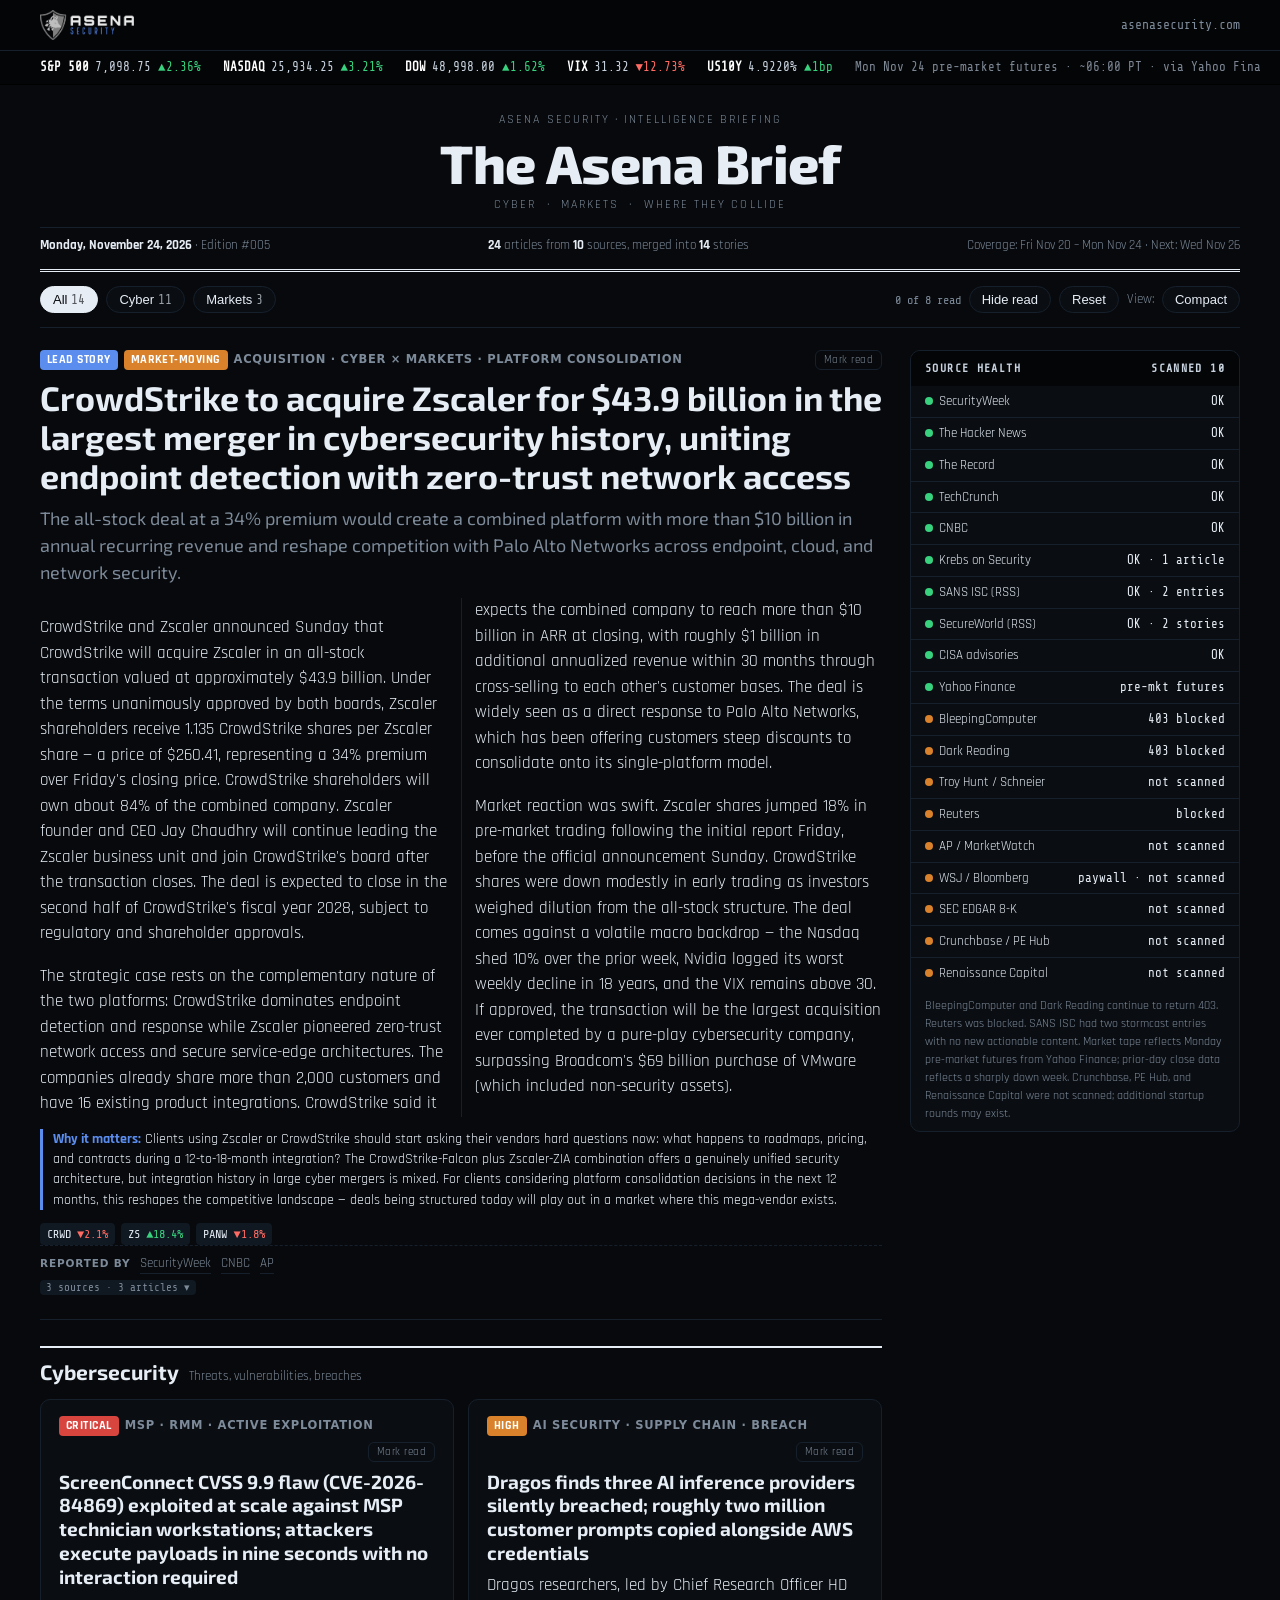
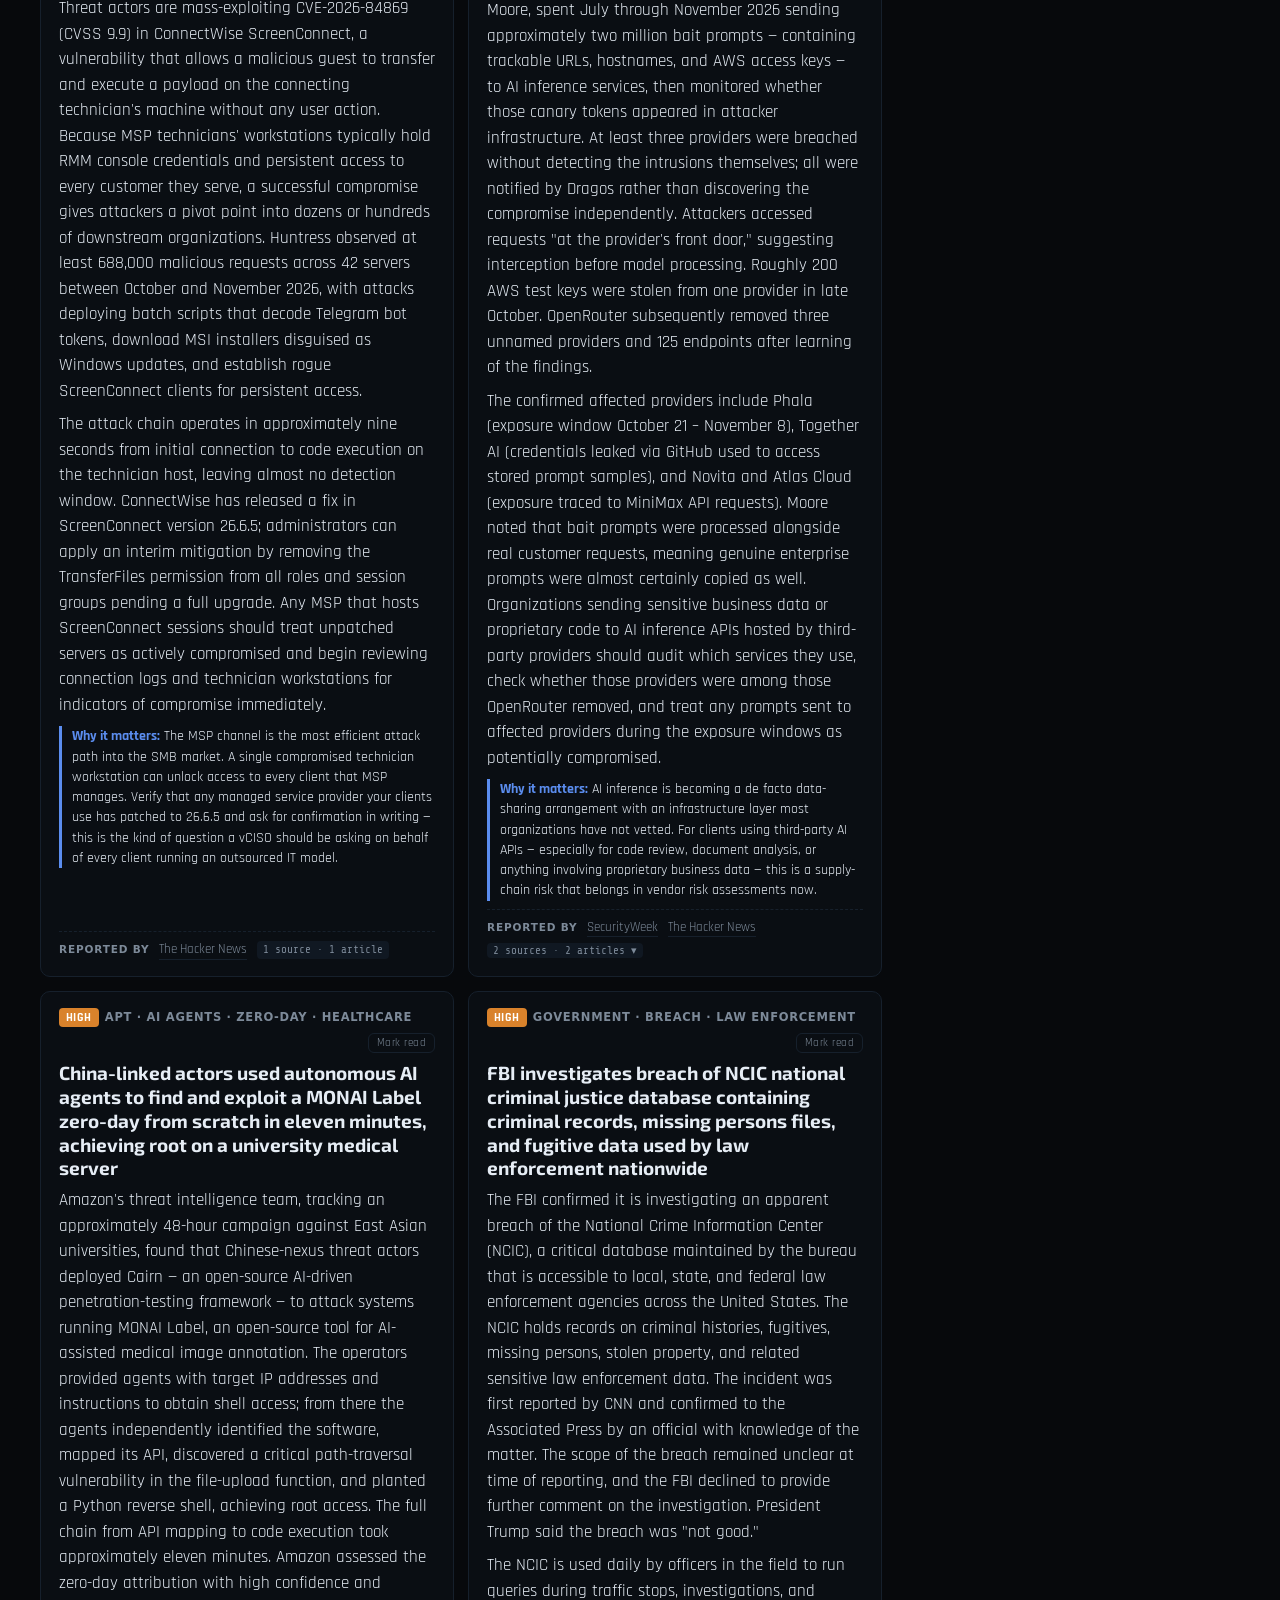
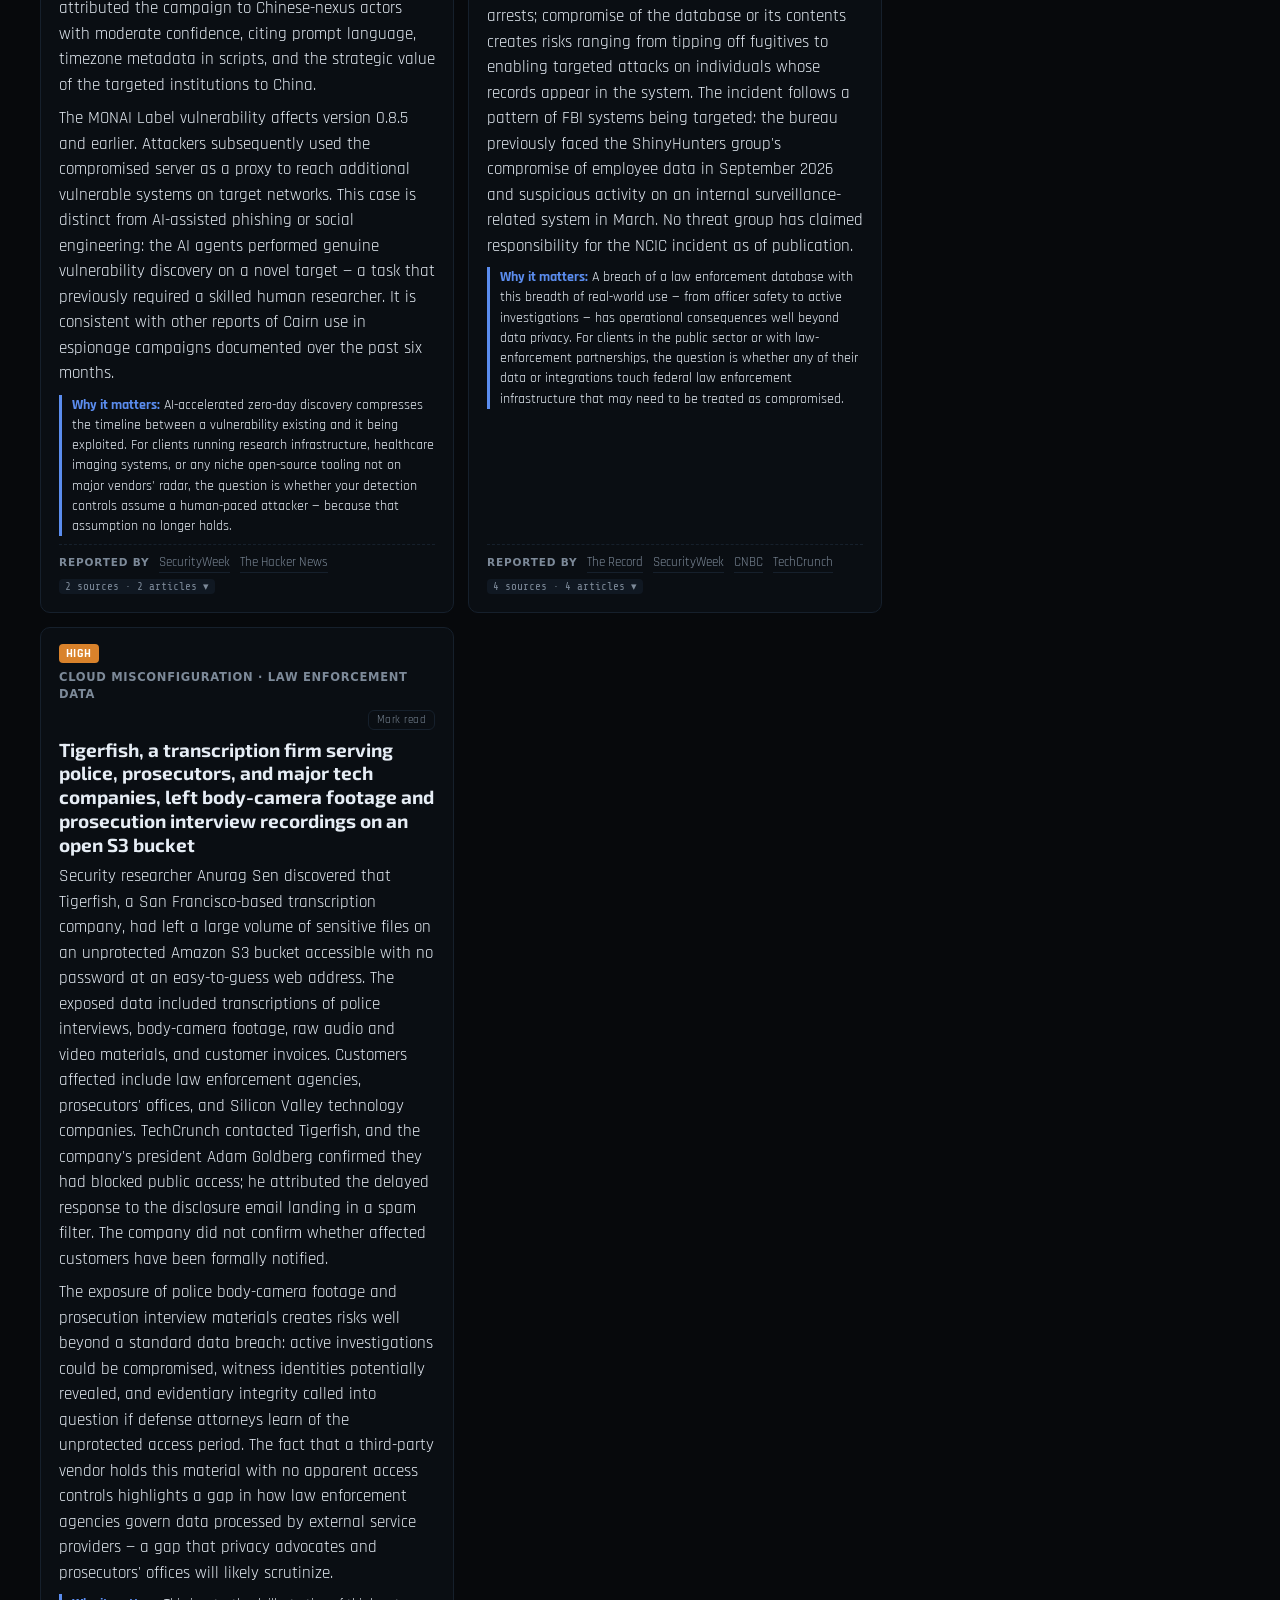
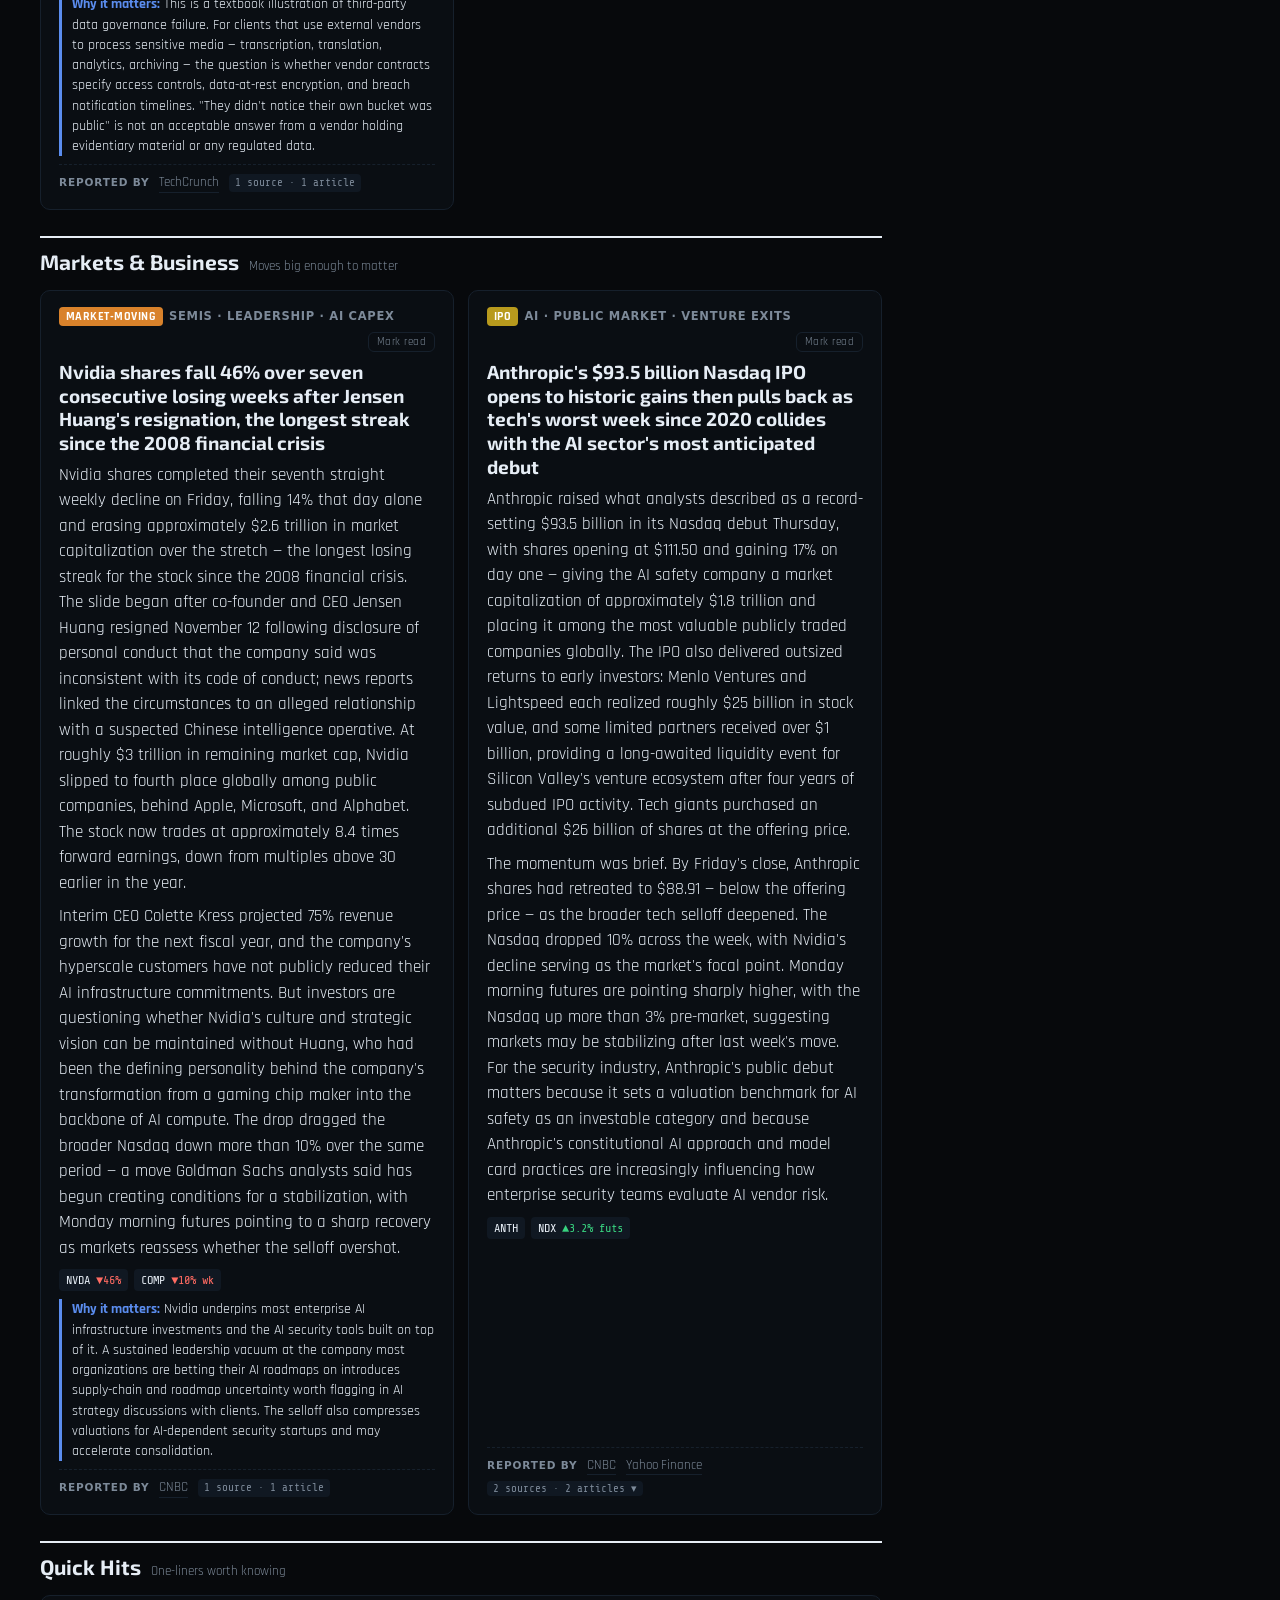
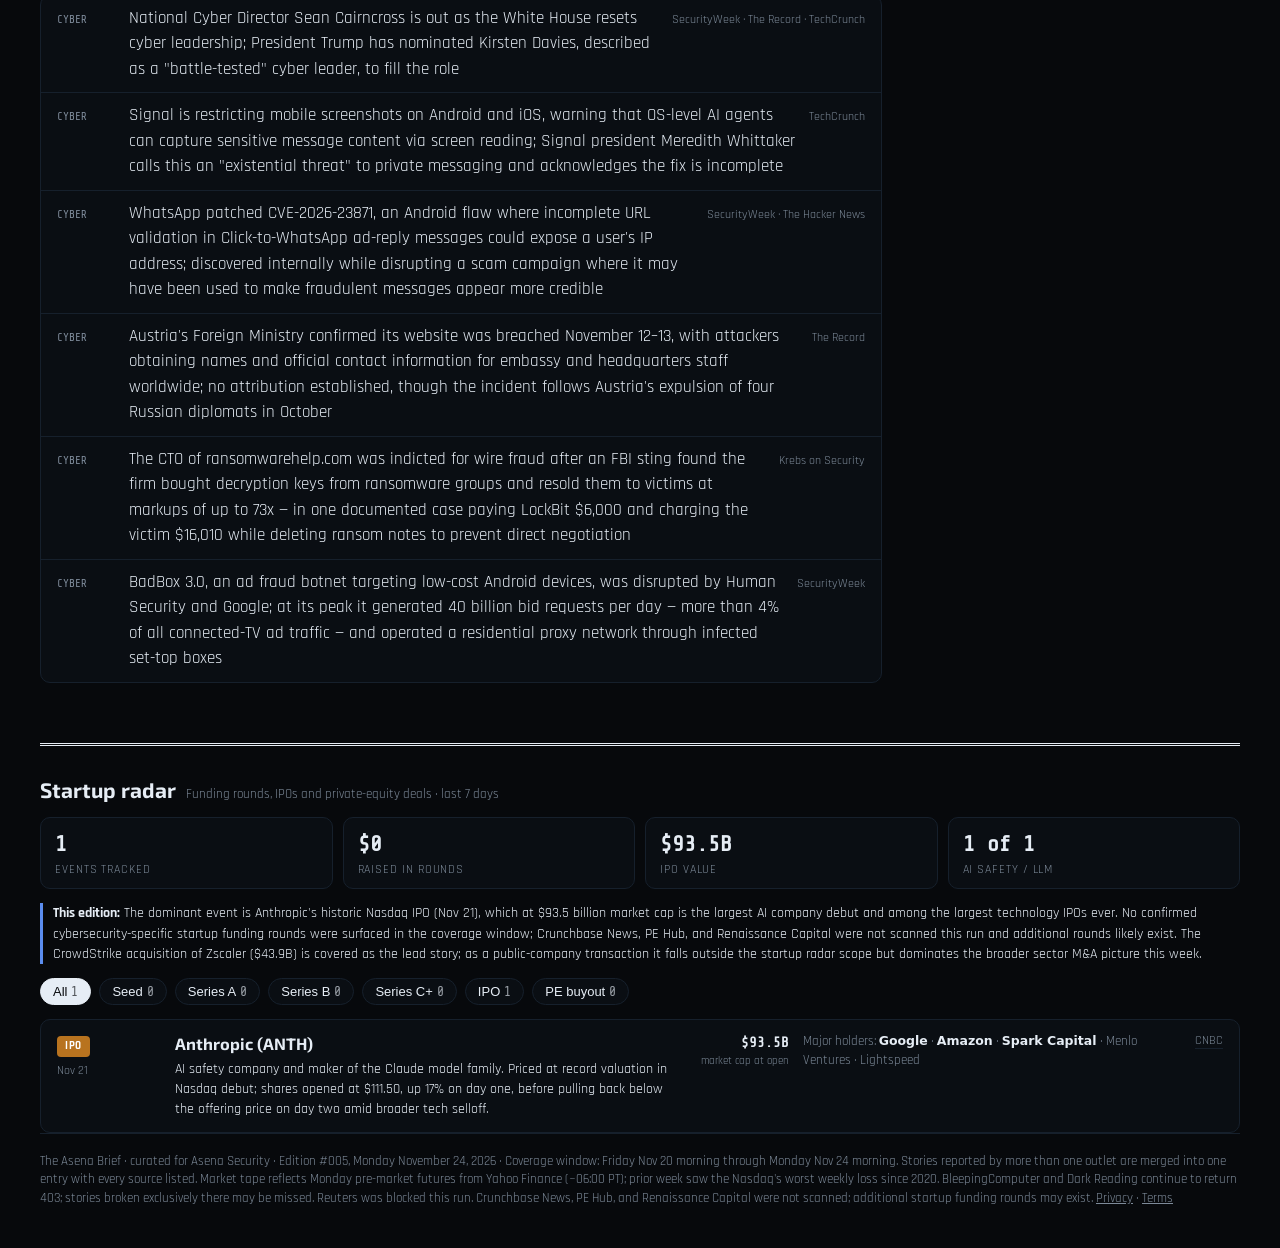
==== commit 5c66bd7e: "Asena Brief: Edition #005 (2026-11-23)" ====
--- a/brief/index.html
+++ b/brief/index.html
@@ -179,14 +179,12 @@
 
 <!-- MARKET TAPE -->
 <div class="tape"><div class="wrap">
-  <span><b>S&amp;P 500</b>7,175.83 <span class="down">▼2.02%</span></span>
-  <span><b>NASDAQ</b>23,879.20 <span class="down">▼2.25%</span></span>
-  <span><b>DOW</b>49,097.06 <span class="down">▼2.19%</span></span>
-  <span><b>VIX</b>30.49 <span class="up">▲7.21%</span></span>
-  <span><b>US10Y</b>5.05%</span>
-  <span><b>WTI</b>82.23 <span class="down">▼0.25%</span></span>
-  <span><b>GOLD</b>3,575.30 <span class="down">▼2.99%</span></span>
-  <span class="stamp">Thu Nov 19 close · via Yahoo Finance</span>
+  <span><b>S&amp;P 500</b>7,098.75 <span class="up">▲2.36%</span></span>
+  <span><b>NASDAQ</b>25,934.25 <span class="up">▲3.21%</span></span>
+  <span><b>DOW</b>48,998.00 <span class="up">▲1.62%</span></span>
+  <span><b>VIX</b>31.32 <span class="down">▼12.73%</span></span>
+  <span><b>US10Y</b>4.9220% <span class="up">▲1bp</span></span>
+  <span class="stamp">Mon Nov 24 pre-market futures · ~06:00 PT · via Yahoo Finance</span>
 </div></div>
 
 <div class="wrap">
@@ -196,17 +194,17 @@
     <h1 class="title">The Asena Brief</h1>
     <div class="kicker">Cyber &nbsp;·&nbsp; Markets &nbsp;·&nbsp; Where they collide</div>
     <div class="mastmeta">
-      <span><strong>Friday, November 20, 2026</strong> · Edition #004</span>
-      <span><strong>23</strong> articles from <strong>7</strong> sources, merged into <strong>14</strong> stories</span>
-      <span>Coverage: Wed Nov 18 – Fri Nov 20 · Next: Mon Nov 23</span>
+      <span><strong>Monday, November 24, 2026</strong> · Edition #005</span>
+      <span><strong>24</strong> articles from <strong>10</strong> sources, merged into <strong>14</strong> stories</span>
+      <span>Coverage: Fri Nov 20 – Mon Nov 24 · Next: Wed Nov 26</span>
     </div>
   </header>
 
   <!-- CONTROLS -->
   <div class="controls" role="toolbar" aria-label="Filter stories">
     <button class="fbtn" data-f="all" aria-pressed="true">All<span class="n">14</span></button>
-    <button class="fbtn" data-f="cyber" aria-pressed="false">Cyber<span class="n">12</span></button>
-    <button class="fbtn" data-f="mkt" aria-pressed="false">Markets<span class="n">2</span></button>
+    <button class="fbtn" data-f="cyber" aria-pressed="false">Cyber<span class="n">11</span></button>
+    <button class="fbtn" data-f="mkt" aria-pressed="false">Markets<span class="n">3</span></button>
     <span class="spacer"></span>
     <span class="readcount" id="readcount">0 read</span>
     <button class="fbtn" id="hideread" aria-pressed="false">Hide read</button>
@@ -219,24 +217,30 @@
     <main>
 
       <!-- LEAD STORY -->
-      <article class="lead story" data-cat="cyber">
-        <div class="tags"><span class="sev xb">Lead story</span><span class="sev crit">Critical</span><span class="tag">Zero-Day · VMware · Chinese APT · vCenter</span></div>
-        <h2>China-linked Armory Castle exploited VMware vCenter as a zero-day for months before Broadcom knew; CVSS-9.8 auth bypass creates full admin session on every vSphere version</h2>
-        <p class="dek">An unauthenticated flaw in VMware Directory Service let hackers silently become vsphere.local administrators, then steal SAML signing keys, forge tokens, and exfiltrate VM disk contents — Broadcom released patches on November 19 after Google disclosed an intrusion from September.</p>
+      <article class="lead story" data-cat="mkt">
+        <div class="tags"><span class="sev xb">Lead story</span><span class="sev high">Market-Moving</span><span class="tag">Acquisition · Cyber × Markets · Platform consolidation</span></div>
+        <h2>CrowdStrike to acquire Zscaler for $43.9 billion in the largest merger in cybersecurity history, uniting endpoint detection with zero-trust network access</h2>
+        <p class="dek">The all-stock deal at a 34% premium would create a combined platform with more than $10 billion in annual recurring revenue and reshape competition with Palo Alto Networks across endpoint, cloud, and network security.</p>
         <div class="body">
-          <p>CVE-2026-123890 (CVSS 9.8) is an unauthenticated session-disclosure bug in VMware Directory Service's implementation of the Secure Remote Password (SRP-6a) protocol over DCE/RPC. By manipulating the SRP handshake an attacker on the network — no credentials required — can recover the session key and open an authenticated session as administrator@vsphere.local, the highest-privilege built-in account in a vSphere environment. All major vCenter versions are affected: 7.0 (now out of general support), 8.0, Cloud Foundation 5.2.x, and vSphere Foundation 9.0.x and 9.1.x. Broadcom released patches November 19 — vCenter 8.0 U3m, Cloud Foundation 5.2.5, vSphere Foundation 9.0.2.0200 and 9.1.1.0200 — but vCenter 7.0 customers must hold an active extended-support contract to receive a fix.</p>
-          <p>The exploiting group, Armory Castle (also tracked as UNC5221 and Warp Panda, assessed by Google as Chinese espionage), was already inside a target environment via a separate BeyondTrust zero-day (CVE-2026-102764) when it pivoted to vCenter in early September 2026 using a custom Golang exploitation utility named BONESAW. After gaining administrator@vsphere.local access the attackers moved with unusual thoroughness: they exfiltrated the LMDB configuration database, hijacked the SAML Security Token Service, stole the STS signing certificate, created new SSO administrator accounts, forged SAML tokens to impersonate users across connected systems, mounted VMFS volumes to access VM disk images directly, and obtained the vCenter master encryption key and database credentials. Five malware families — SLIMSAVAGE, CAGEMATCH, SAWSNAKE, BEARBONES, and LAZYBONES — were deployed for persistence and continued exfiltration. Google's Threat Intelligence Group published the full analysis on November 19, coinciding with Broadcom's patch release.</p>
-          <p>The two-and-a-half-month gap between exploitation and disclosure means organizations should approach this as a potential active-compromise scenario rather than a standard patching exercise. CISA had not yet added CVE-2026-123890 to the Known Exploited Vulnerabilities catalog as of publication, but active exploitation is confirmed. After patching, administrators should audit vsphere.local for unexpected administrator accounts, review SAML token issuance logs for anomalous user impersonation, and inspect every ESXi host's SSH authorized_keys files for unauthorized additions. The SAML signing-key theft capability is particularly dangerous because forged tokens can reach Azure Active Directory, any identity provider accepting SAML assertions, and downstream SaaS applications — the blast radius extends well beyond the vCenter console.</p>
+          <p>CrowdStrike and Zscaler announced Sunday that CrowdStrike will acquire Zscaler in an all-stock transaction valued at approximately $43.9 billion. Under the terms unanimously approved by both boards, Zscaler shareholders receive 1.135 CrowdStrike shares per Zscaler share — a price of $260.41, representing a 34% premium over Friday's closing price. CrowdStrike shareholders will own about 84% of the combined company. Zscaler founder and CEO Jay Chaudhry will continue leading the Zscaler business unit and join CrowdStrike's board after the transaction closes. The deal is expected to close in the second half of CrowdStrike's fiscal year 2028, subject to regulatory and shareholder approvals.</p>
+          <p>The strategic case rests on the complementary nature of the two platforms: CrowdStrike dominates endpoint detection and response while Zscaler pioneered zero-trust network access and secure service-edge architectures. The companies already share more than 2,000 customers and have 16 existing product integrations. CrowdStrike said it expects the combined company to reach more than $10 billion in ARR at closing, with roughly $1 billion in additional annualized revenue within 30 months through cross-selling to each other's customer bases. The deal is widely seen as a direct response to Palo Alto Networks, which has been offering customers steep discounts to consolidate onto its single-platform model.</p>
+          <p>Market reaction was swift. Zscaler shares jumped 18% in pre-market trading following the initial report Friday, before the official announcement Sunday. CrowdStrike shares were down modestly in early trading as investors weighed dilution from the all-stock structure. The deal comes against a volatile macro backdrop — the Nasdaq shed 10% over the prior week, Nvidia logged its worst weekly decline in 18 years, and the VIX remains above 30. If approved, the transaction will be the largest acquisition ever completed by a pure-play cybersecurity company, surpassing Broadcom's $69 billion purchase of VMware (which included non-security assets).</p>
         </div>
-        <p class="why" style="margin-top:12px"><b>Why it matters:</b> VMware vCenter is the administrative crown jewel of enterprise data centers — control vCenter, control every VM and ESXi host it manages. The SAML token-forgery capability means a successful attacker can impersonate any user across every system that trusts the vCenter identity provider, including cloud and SaaS platforms. For clients running vCenter, verify patch status today and treat any inability to confirm a clean bill of health as grounds for incident-response engagement rather than waiting. Organizations on vCenter 7.0 without an extended-support contract should firewall the vCenter management network immediately while they arrange access to the patch.</p>
+        <p class="why" style="margin-top:12px"><b>Why it matters:</b> Clients using Zscaler or CrowdStrike should start asking their vendors hard questions now: what happens to roadmaps, pricing, and contracts during a 12-to-18-month integration? The CrowdStrike-Falcon plus Zscaler-ZIA combination offers a genuinely unified security architecture, but integration history in large cyber mergers is mixed. For clients considering platform consolidation decisions in the next 12 months, this reshapes the competitive landscape — deals being structured today will play out in a market where this mega-vendor exists.</p>
+        <div class="tickers" style="margin-top:10px">
+          <span class="tk">CRWD <span class="down">▼2.1%</span></span>
+          <span class="tk">ZS <span class="up">▲18.4%</span></span>
+          <span class="tk">PANW <span class="down">▼1.8%</span></span>
+        </div>
         <div class="srcs"><span class="lbl">Reported by</span>
-          <a href="https://thehackernews.com/2026/11/china-linked-hackers-exploit-critical.html" target="_blank" rel="noopener">The Hacker News</a>
-          <a href="https://www.securityweek.com/newly-patched-vmware-vcenter-flaw-exploited-as-zero-day-by-chinese-apt/" target="_blank" rel="noopener">SecurityWeek</a>
-          <details class="arts"><summary><span class="count">2 sources · 3 articles</span></summary>
+          <a href="https://www.securityweek.com/crowdstrike-to-acquire-zscaler-in-43-9-billion-deal/" target="_blank" rel="noopener">SecurityWeek</a>
+          <a href="https://www.cnbc.com/2026/11/20/zscaler-crowdstrike-deal.html" target="_blank" rel="noopener">CNBC</a>
+          <a href="https://apnews.com" target="_blank" rel="noopener">AP</a>
+          <details class="arts"><summary><span class="count">3 sources · 3 articles</span></summary>
             <ol>
-              <li><a href="https://thehackernews.com/2026/11/china-linked-hackers-exploit-critical.html" target="_blank" rel="noopener">China-Linked Hackers Exploit Critical VMware vCenter Zero-Day to Gain Admin Access and Steal Data</a><span class="o">The Hacker News · Nov 19</span></li>
-              <li><a href="https://thehackernews.com/2026/11/critical-vmware-vcenter-flaw-cvss-98.html" target="_blank" rel="noopener">Critical VMware vCenter Zero-Day Flaw Lets Network Attackers Bypass Authentication</a><span class="o">The Hacker News · Nov 19</span></li>
-              <li><a href="https://www.securityweek.com/newly-patched-vmware-vcenter-flaw-exploited-as-zero-day-by-chinese-apt/" target="_blank" rel="noopener">Newly Patched VMware vCenter Flaw Exploited as Zero-Day by Chinese APT</a><span class="o">SecurityWeek · Nov 19</span></li>
+              <li><a href="https://www.cnbc.com/2026/11/20/zscaler-crowdstrike-deal.html" target="_blank" rel="noopener">Zscaler Stock Jumps 18% on Report That CrowdStrike in Talks to Buy Security Vendor</a><span class="o">CNBC · Nov 20</span></li>
+              <li><a href="https://www.securityweek.com/crowdstrike-to-acquire-zscaler-in-43-9-billion-deal/" target="_blank" rel="noopener">CrowdStrike to Acquire Zscaler in $43.9 Billion Deal</a><span class="o">SecurityWeek · Nov 23</span></li>
+              <li><a href="https://apnews.com" target="_blank" rel="noopener">CrowdStrike to buy Zscaler in record cybersecurity deal</a><span class="o">AP · Nov 23</span></li>
             </ol></details>
         </div>
       </article>
@@ -246,77 +250,80 @@
       <div class="cards">
 
         <article class="card story" data-cat="cyber">
-          <div class="tags"><span class="sev high">High</span><span class="tag">Breach · MSP · Email Security</span></div>
-          <h4>Attackers breach N-able's email security cloud infrastructure; Mail Assure and SpamExperts management portals go dark across all three global regions</h4>
-          <p class="sum">Unknown threat actors gained unauthorized access to a server inside N-able's Mail Assure and SpamExperts Hosted Cloud on November 16; N-able confirmed the breach November 19. The intrusion disabled management portals, APIs, quarantine functions, and audit logging for Americas, APAC, and Europe deployments simultaneously, though core mail-flow filtering continued operating. N-able stated it has "no evidence that customer data was compromised, including access to tenants' mailboxes" and has since taken hardening steps and disabled affected interfaces.</p>
-          <p class="sum extra">This is a separate incident from the N-central 17 zero-day chain covered in Edition #003; it involves N-able's cloud-hosted email filtering product, not on-premises RMM infrastructure. Because MSPs use Mail Assure and SpamExperts to filter email for multiple downstream client organizations, management-layer access could expose email quarantine contents and routing metadata for every organization they serve — the actual end-customer population is significantly larger than the direct N-able partner count. The investigation was ongoing as of November 20, and "no evidence of compromise" in an in-progress investigation is not conclusive.</p>
-          <p class="why"><b>Why it matters:</b> MSPs handling email security on behalf of clients should audit all N-able Mail Assure and SpamExperts tenant access logs from November 16 onward, verify that no email-forwarding rules or transport rules were modified, and proactively notify clients that an investigation is in progress. Two N-able incidents in one week also signals that the platform is under sustained targeting — a pattern worth flagging at the board level for clients whose MSP uses N-able products.</p>
-          <div class="srcs"><span class="lbl">Reported by</span>
-            <a href="https://thehackernews.com/2026/11/n-able-confirms-hackers-accessed-cloud.html" target="_blank" rel="noopener">The Hacker News</a>
-            <a href="https://www.securityweek.com/n-able-blames-service-disruption-on-cyberattack/" target="_blank" rel="noopener">SecurityWeek</a>
+          <div class="tags"><span class="sev crit">Critical</span><span class="tag">MSP · RMM · Active exploitation</span></div>
+          <h4>ScreenConnect CVSS 9.9 flaw (CVE-2026-84869) exploited at scale against MSP technician workstations; attackers execute payloads in nine seconds with no interaction required</h4>
+          <p class="sum">Threat actors are mass-exploiting CVE-2026-84869 (CVSS 9.9) in ConnectWise ScreenConnect, a vulnerability that allows a malicious guest to transfer and execute a payload on the connecting technician's machine without any user action. Because MSP technicians' workstations typically hold RMM console credentials and persistent access to every customer they serve, a successful compromise gives attackers a pivot point into dozens or hundreds of downstream organizations. Huntress observed at least 688,000 malicious requests across 42 servers between October and November 2026, with attacks deploying batch scripts that decode Telegram bot tokens, download MSI installers disguised as Windows updates, and establish rogue ScreenConnect clients for persistent access.</p>
+          <p class="sum extra">The attack chain operates in approximately nine seconds from initial connection to code execution on the technician host, leaving almost no detection window. ConnectWise has released a fix in ScreenConnect version 26.6.5; administrators can apply an interim mitigation by removing the TransferFiles permission from all roles and session groups pending a full upgrade. Any MSP that hosts ScreenConnect sessions should treat unpatched servers as actively compromised and begin reviewing connection logs and technician workstations for indicators of compromise immediately.</p>
+          <p class="why"><b>Why it matters:</b> The MSP channel is the most efficient attack path into the SMB market. A single compromised technician workstation can unlock access to every client that MSP manages. Verify that any managed service provider your clients use has patched to 26.6.5 and ask for confirmation in writing — this is the kind of question a vCISO should be asking on behalf of every client running an outsourced IT model.</p>
+          <div class="srcs"><span class="lbl">Reported by</span>
+            <a href="https://thehackernews.com/2026/11/hackers-exploit-critical-screenconnect.html" target="_blank" rel="noopener">The Hacker News</a>
+            <span class="count">1 source · 1 article</span>
+          </div>
+        </article>
+
+        <article class="card story" data-cat="cyber">
+          <div class="tags"><span class="sev high">High</span><span class="tag">AI security · Supply chain · Breach</span></div>
+          <h4>Dragos finds three AI inference providers silently breached; roughly two million customer prompts copied alongside AWS credentials</h4>
+          <p class="sum">Dragos researchers, led by Chief Research Officer HD Moore, spent July through November 2026 sending approximately two million bait prompts — containing trackable URLs, hostnames, and AWS access keys — to AI inference services, then monitored whether those canary tokens appeared in attacker infrastructure. At least three providers were breached without detecting the intrusions themselves; all were notified by Dragos rather than discovering the compromise independently. Attackers accessed requests "at the provider's front door," suggesting interception before model processing. Roughly 200 AWS test keys were stolen from one provider in late October. OpenRouter subsequently removed three unnamed providers and 125 endpoints after learning of the findings.</p>
+          <p class="sum extra">The confirmed affected providers include Phala (exposure window October 21 – November 8), Together AI (credentials leaked via GitHub used to access stored prompt samples), and Novita and Atlas Cloud (exposure traced to MiniMax API requests). Moore noted that bait prompts were processed alongside real customer requests, meaning genuine enterprise prompts were almost certainly copied as well. Organizations sending sensitive business data or proprietary code to AI inference APIs hosted by third-party providers should audit which services they use, check whether those providers were among those OpenRouter removed, and treat any prompts sent to affected providers during the exposure windows as potentially compromised.</p>
+          <p class="why"><b>Why it matters:</b> AI inference is becoming a de facto data-sharing arrangement with an infrastructure layer most organizations have not vetted. For clients using third-party AI APIs — especially for code review, document analysis, or anything involving proprietary business data — this is a supply-chain risk that belongs in vendor risk assessments now.</p>
+          <div class="srcs"><span class="lbl">Reported by</span>
+            <a href="https://www.securityweek.com/ai-inference-providers-failed-to-detect-hacking-and-prompt-theft-says-dragos/" target="_blank" rel="noopener">SecurityWeek</a>
+            <a href="https://thehackernews.com/2026/11/openrouter-drops-3-providers-after.html" target="_blank" rel="noopener">The Hacker News</a>
             <details class="arts"><summary><span class="count">2 sources · 2 articles</span></summary>
-            <ol>
-              <li><a href="https://thehackernews.com/2026/11/n-able-confirms-hackers-accessed-cloud.html" target="_blank" rel="noopener">Hackers Breach N-able Cloud Server, Disrupting Email Security Management Across 3 Regions</a><span class="o">The Hacker News · Nov 20</span></li>
-              <li><a href="https://www.securityweek.com/n-able-blames-service-disruption-on-cyberattack/" target="_blank" rel="noopener">N-able Blames Service Disruption on Cyberattack</a><span class="o">SecurityWeek · Nov 20</span></li>
-            </ol></details>
+              <ol>
+                <li><a href="https://www.securityweek.com/ai-inference-providers-failed-to-detect-hacking-and-prompt-theft-says-dragos/" target="_blank" rel="noopener">AI Inference Providers Failed to Detect Hacking and Prompt Theft, Says Dragos</a><span class="o">SecurityWeek · Nov 23</span></li>
+                <li><a href="https://thehackernews.com/2026/11/openrouter-drops-3-providers-after.html" target="_blank" rel="noopener">OpenRouter Drops 3 Providers After Researchers Catch Months of Prompt Theft at AI Hosting Firms</a><span class="o">The Hacker News · Nov 23</span></li>
+              </ol></details>
           </div>
         </article>
 
         <article class="card story" data-cat="cyber">
-          <div class="tags"><span class="sev crit">Critical</span><span class="tag">Patch · RCE · PHP · Web Infrastructure</span></div>
-          <h4>PHP ships emergency fixes for seven critical flaws including phpAfterShell session-hijack-to-RCE and three separate CVSS-9.2 vulnerabilities affecting every supported PHP branch</h4>
-          <p class="sum">The PHP Foundation released PHP 8.2.36, 8.3.37, 8.4.28, 8.5.13, and 8.6.0 on November 19, patching seven critical vulnerabilities. CVE-2026-126714 (CVSS 9.2), dubbed phpAfterShell, is a time-of-check/time-of-use race in file-based session handling: an attacker who interrupts a session write can inject malicious serialized objects that PHP deserializes when the session resumes, enabling code execution via PHP gadget chains. CVE-2026-115560 (CVSS 9.2) is a broad input-validation flaw enabling RCE, file modification, and session corruption. CVE-2026-129289 (CVSS 9.2) affects any PHP deployment behind a persistent FastCGI proxy — nginx, Apache mod_proxy_fcgi, HAProxy, or LSAPI — and exploits inconsistent HTTP request interpretation. Four additional use-after-free bugs round out the patch set.</p>
-          <p class="sum extra">phpAfterShell depends on file-based session storage, which is the PHP default for applications that have not explicitly configured Redis or Memcached. Timing the race condition requires effort, but public proof-of-concept tools are already circulating. PHP powers the vast majority of server-side web applications; the affected versions (8.2–8.6) are all actively supported branches. Organizations running PHP in Docker containers should rebuild images; those relying on OS-packaged PHP should check distro security feeds for updated packages.</p>
-          <p class="why"><b>Why it matters:</b> PHP is the substrate for a large share of custom web applications, e-commerce platforms, and CMS deployments. Any client with a PHP-based web presence should treat this as a priority patch this sprint cycle. The phpAfterShell variant is especially relevant for legacy codebases using file-based sessions to store sensitive application state.</p>
-          <div class="srcs"><span class="lbl">Reported by</span>
-            <a href="https://thehackernews.com/2026/11/php-fixes-7-critical-flaws-including.html" target="_blank" rel="noopener">The Hacker News</a>
-            <a href="https://www.securityweek.com/php-patches-seven-critical-rce-vulnerabilities/" target="_blank" rel="noopener">SecurityWeek</a>
-            <details class="arts"><summary><span class="count">2 sources · 3 articles</span></summary>
-            <ol>
-              <li><a href="https://thehackernews.com/2026/11/php-fixes-7-critical-flaws-including.html" target="_blank" rel="noopener">PHP Fixes 7 Critical Flaws, Including Bugs That Could Allow Remote Code Execution</a><span class="o">The Hacker News · Nov 19</span></li>
-              <li><a href="https://thehackernews.com/2026/11/phpaftershell-explained-how-hackers.html" target="_blank" rel="noopener">phpAfterShell Explained: How Hackers Could Turn a PHP Session Flaw Into Code Execution</a><span class="o">The Hacker News · Nov 19</span></li>
-              <li><a href="https://www.securityweek.com/php-patches-seven-critical-rce-vulnerabilities/" target="_blank" rel="noopener">PHP Patches Seven Critical RCE Vulnerabilities</a><span class="o">SecurityWeek · Nov 19</span></li>
-            </ol></details>
+          <div class="tags"><span class="sev high">High</span><span class="tag">APT · AI agents · Zero-day · Healthcare</span></div>
+          <h4>China-linked actors used autonomous AI agents to find and exploit a MONAI Label zero-day from scratch in eleven minutes, achieving root on a university medical server</h4>
+          <p class="sum">Amazon's threat intelligence team, tracking an approximately 48-hour campaign against East Asian universities, found that Chinese-nexus threat actors deployed Cairn — an open-source AI-driven penetration-testing framework — to attack systems running MONAI Label, an open-source tool for AI-assisted medical image annotation. The operators provided agents with target IP addresses and instructions to obtain shell access; from there the agents independently identified the software, mapped its API, discovered a critical path-traversal vulnerability in the file-upload function, and planted a Python reverse shell, achieving root access. The full chain from API mapping to code execution took approximately eleven minutes. Amazon assessed the zero-day attribution with high confidence and attributed the campaign to Chinese-nexus actors with moderate confidence, citing prompt language, timezone metadata in scripts, and the strategic value of the targeted institutions to China.</p>
+          <p class="sum extra">The MONAI Label vulnerability affects version 0.8.5 and earlier. Attackers subsequently used the compromised server as a proxy to reach additional vulnerable systems on target networks. This case is distinct from AI-assisted phishing or social engineering: the AI agents performed genuine vulnerability discovery on a novel target — a task that previously required a skilled human researcher. It is consistent with other reports of Cairn use in espionage campaigns documented over the past six months.</p>
+          <p class="why"><b>Why it matters:</b> AI-accelerated zero-day discovery compresses the timeline between a vulnerability existing and it being exploited. For clients running research infrastructure, healthcare imaging systems, or any niche open-source tooling not on major vendors' radar, the question is whether your detection controls assume a human-paced attacker — because that assumption no longer holds.</p>
+          <div class="srcs"><span class="lbl">Reported by</span>
+            <a href="https://www.securityweek.com/amazon-china-linked-hackers-ai-agents-exploited-medical-software-zero-day/" target="_blank" rel="noopener">SecurityWeek</a>
+            <a href="https://thehackernews.com/2026/11/attackers-ai-agents-found-zero-day-in.html" target="_blank" rel="noopener">The Hacker News</a>
+            <details class="arts"><summary><span class="count">2 sources · 2 articles</span></summary>
+              <ol>
+                <li><a href="https://www.securityweek.com/amazon-china-linked-hackers-ai-agents-exploited-medical-software-zero-day/" target="_blank" rel="noopener">Amazon: China-Linked Hackers' AI Agents Exploited Medical Software Zero-Day</a><span class="o">SecurityWeek · Nov 21</span></li>
+                <li><a href="https://thehackernews.com/2026/11/attackers-ai-agents-found-zero-day-in.html" target="_blank" rel="noopener">Attackers' AI Agents Found a Zero-Day in Medical-Imaging Software and Gained Root Access</a><span class="o">The Hacker News · Nov 23</span></li>
+              </ol></details>
           </div>
         </article>
 
         <article class="card story" data-cat="cyber">
-          <div class="tags"><span class="sev high">High</span><span class="tag">End-of-Life · Edge Device · Firewall</span></div>
-          <h4>SonicWall declares all Generation 6 firewalls will receive no further security patches and urges immediate retirement as AI-accelerated exploitation shrinks the window for edge devices</h4>
-          <p class="sum">SonicWall announced that its Generation 6 product line — TZ300 through TZ600, NSA 2650 through NSA 6600, SOHO series, SuperMassive 9200 through 9800, NSv 10 through NSv 1600 virtual appliances, and NSsp models running SonicOS 6.x — will receive no further security patches under any circumstances, including for critical vulnerabilities. The company cited AI-assisted exploitation of edge devices, stating "attackers now use automation and AI to find and exploit unsupported edge devices faster than ever." Google Mandiant research was specifically referenced showing that mean time to exploit has gone negative: exploitation now begins, on average, seven days before patches become available for newly disclosed vulnerabilities.</p>
-          <p class="sum extra">SonicWall recommends immediate retirement and migration to Generation 8 hardware running SonicOS 8. For organizations that cannot immediately replace devices, the company recommends disabling WAN management access and enforcing multi-factor authentication on administrative interfaces — characterizing these as delay tactics, not mitigations. Gen 6 firewalls are among the most common edge appliances in SMB and distributed-enterprise environments; organizations conducting inventory are likely to find forgotten units on network segments outside their primary refresh cycle.</p>
-          <p class="why"><b>Why it matters:</b> Gen 6 SonicWall firewalls are common in exactly the client base a vCISO often serves. Any client still running them is now operating a permanently unpatched edge appliance that sophisticated automated scanners will increasingly target. Add Gen 6 SonicWall inventory to your next client risk review, prioritize those facing the internet directly, and use this announcement as leverage in budget conversations about hardware refresh cycles.</p>
-          <div class="srcs"><span class="lbl">Reported by</span>
-            <a href="https://thehackernews.com/2026/11/sonicwall-warns-gen-6-firewalls-wont.html" target="_blank" rel="noopener">The Hacker News</a>
-            <span class="count">1 source · 1 article</span>
+          <div class="tags"><span class="sev high">High</span><span class="tag">Government · Breach · Law enforcement</span></div>
+          <h4>FBI investigates breach of NCIC national criminal justice database containing criminal records, missing persons files, and fugitive data used by law enforcement nationwide</h4>
+          <p class="sum">The FBI confirmed it is investigating an apparent breach of the National Crime Information Center (NCIC), a critical database maintained by the bureau that is accessible to local, state, and federal law enforcement agencies across the United States. The NCIC holds records on criminal histories, fugitives, missing persons, stolen property, and related sensitive law enforcement data. The incident was first reported by CNN and confirmed to the Associated Press by an official with knowledge of the matter. The scope of the breach remained unclear at time of reporting, and the FBI declined to provide further comment on the investigation. President Trump said the breach was "not good."</p>
+          <p class="sum extra">The NCIC is used daily by officers in the field to run queries during traffic stops, investigations, and arrests; compromise of the database or its contents creates risks ranging from tipping off fugitives to enabling targeted attacks on individuals whose records appear in the system. The incident follows a pattern of FBI systems being targeted: the bureau previously faced the ShinyHunters group's compromise of employee data in September 2026 and suspicious activity on an internal surveillance-related system in March. No threat group has claimed responsibility for the NCIC incident as of publication.</p>
+          <p class="why"><b>Why it matters:</b> A breach of a law enforcement database with this breadth of real-world use — from officer safety to active investigations — has operational consequences well beyond data privacy. For clients in the public sector or with law-enforcement partnerships, the question is whether any of their data or integrations touch federal law enforcement infrastructure that may need to be treated as compromised.</p>
+          <div class="srcs"><span class="lbl">Reported by</span>
+            <a href="https://therecord.media/" target="_blank" rel="noopener">The Record</a>
+            <a href="https://www.securityweek.com/fbi-investigating-apparent-hack-of-its-key-national-criminal-justice-database-ap-source-says/" target="_blank" rel="noopener">SecurityWeek</a>
+            <a href="https://www.cnbc.com/2026/11/21/trump-fbi-database-hack.html" target="_blank" rel="noopener">CNBC</a>
+            <a href="https://techcrunch.com/2026/11/21/trump-says-reported-fbi-database-hack-is-not-good/" target="_blank" rel="noopener">TechCrunch</a>
+            <details class="arts"><summary><span class="count">4 sources · 4 articles</span></summary>
+              <ol>
+                <li><a href="https://www.securityweek.com/fbi-investigating-apparent-hack-of-its-key-national-criminal-justice-database-ap-source-says/" target="_blank" rel="noopener">FBI Investigating Apparent Hack of Its Key National Criminal Justice Database</a><span class="o">SecurityWeek · Nov 21</span></li>
+                <li><a href="https://www.cnbc.com/2026/11/21/trump-fbi-database-hack.html" target="_blank" rel="noopener">Trump Says There Could Be a 'Positive Spin' From Latest FBI Database Hack</a><span class="o">CNBC · Nov 21</span></li>
+                <li><a href="https://techcrunch.com/2026/11/21/trump-says-reported-fbi-database-hack-is-not-good/" target="_blank" rel="noopener">Trump Says Reported FBI Database Hack Is 'Not Good'</a><span class="o">TechCrunch · Nov 21</span></li>
+                <li><a href="https://therecord.media/" target="_blank" rel="noopener">FBI confirms investigation into NCIC database breach</a><span class="o">The Record · Nov 21</span></li>
+              </ol></details>
           </div>
         </article>
 
         <article class="card story" data-cat="cyber">
-          <div class="tags"><span class="sev high">High</span><span class="tag">Government · AI-Assisted Attack · Attribution Pending</span></div>
-          <h4>European Commission confirms October cyberattack that disrupted HR, medical, and translation services for more than ten days; attackers used an AI-powered penetration tool</h4>
-          <p class="sum">The European Commission disclosed November 19–20 that attackers breached its environment in an incident detected October 22 and confirmed October 26 — with disruptions to HR platform Sysper, the MyPMO medical reimbursement system, and translation services persisting for more than ten days while affected applications were taken offline. Commission spokesperson Thomas Regnier stated the investigation "has found no evidence of a data breach affecting the Commission's staff," though Politico separately reported that large amounts of data may have been accessed. No threat group claimed responsibility and no ransom demand was received.</p>
-          <p class="sum extra">Regnier confirmed attackers used an AI tool during the breach, without specifying which one. The disclosure follows a CERT-EU warning about Artex, an AI-powered penetration-testing framework, which the agency says "will likely accelerate adoption by threat actors, resulting in more frequent, faster, and more scalable automated attacks with a higher success rate." The FBI independently warned in a separate November alert that Artex enables privileged access in under three hours using legitimate credentials and overlooked service accounts — a technique consistent with what the Commission described. The case illustrates a capability shift: AI is being used not only to accelerate phishing but to navigate internal environments once a foothold is established.</p>
-          <p class="why"><b>Why it matters:</b> For clients with internal service portals, HR platforms, or benefits and medical reimbursement systems, the question is whether an attacker with any foothold could use an AI-assisted tool to escalate faster than defenders can detect. CERT-EU's recommended signature to monitor: fast, low-noise lateral movement through legitimate credentials on neglected legacy systems — particularly internal portals built by individual business units outside the core IT estate.</p>
-          <div class="srcs"><span class="lbl">Reported by</span>
-            <a href="https://www.securityweek.com/european-commission-confirms-ai-assisted-cyberattack-disrupted-services/" target="_blank" rel="noopener">SecurityWeek</a>
-            <a href="https://therecord.media/european-commission-confirms-cyberattack-using-ai" target="_blank" rel="noopener">The Record</a>
-            <details class="arts"><summary><span class="count">2 sources · 2 articles</span></summary>
-            <ol>
-              <li><a href="https://www.securityweek.com/european-commission-confirms-ai-assisted-cyberattack-disrupted-services/" target="_blank" rel="noopener">European Commission Confirms AI-Assisted Cyberattack Disrupted Services</a><span class="o">SecurityWeek · Nov 20</span></li>
-              <li><a href="https://therecord.media/european-commission-confirms-cyberattack-using-ai" target="_blank" rel="noopener">European Commission Confirms Cyberattack, Using AI Tool</a><span class="o">The Record · Nov 19</span></li>
-            </ol></details>
-          </div>
-        </article>
-
-        <article class="card story" data-cat="cyber">
-          <div class="tags"><span class="sev high">High</span><span class="tag">Breach · Healthcare · Japan · SEC Filing</span></div>
-          <h4>SBC Medical Group discloses two data breaches affecting more than 2 million patients and employees in Japan, including 20,000 employee records with usernames and passwords</h4>
-          <p class="sum">Japanese cosmetic clinic operator SBC Medical Group filed a material disclosure on November 20 reporting two separate intrusions collectively affecting over 2 million individuals. The primary breach exposed personal data for 1.6 million patients — names, addresses, phone numbers, email addresses, dates of birth, gender, patient card numbers, and survey responses — along with treatment details and image file names for smaller subsets. Twenty thousand employee records were also accessed, including employee IDs and passwords. Fourteen credit card numbers were in the exposed data, though all were expired or inactive. A secondary breach through the company's Tribeau reservation service affected an additional 19,000 customers.</p>
-          <p class="sum extra">SBC Medical Group, publicly traded in Japan, stated it is still assessing the financial impact. Beyond the patient-record exposure, 459 employees had bank account information, pension details, and tax certificates accessed — data enabling identity fraud well beyond phishing. The employee password exposure is a lateral-movement risk: credential reuse from HR or operational systems into corporate applications or identity providers is a common follow-on attack path. SBC has not disclosed the attack vector, timeline of compromise, or identity of the threat actor.</p>
-          <p class="why"><b>Why it matters:</b> This case illustrates a persistent gap in healthcare security: operational data (patient records) and HR data (employee credentials, financial details) often share infrastructure or access controls despite having very different sensitivity profiles. For clients in healthcare or life sciences, verify that HR and patient systems have distinct access boundaries and that employee credential stores are excluded from application database backups that might be accessible to a less-privileged attacker.</p>
-          <div class="srcs"><span class="lbl">Reported by</span>
-            <a href="https://www.securityweek.com/sbc-medical-group-data-breach-impacts-over-2-million/" target="_blank" rel="noopener">SecurityWeek</a>
+          <div class="tags"><span class="sev high">High</span><span class="tag">Cloud misconfiguration · Law enforcement data</span></div>
+          <h4>Tigerfish, a transcription firm serving police, prosecutors, and major tech companies, left body-camera footage and prosecution interview recordings on an open S3 bucket</h4>
+          <p class="sum">Security researcher Anurag Sen discovered that Tigerfish, a San Francisco-based transcription company, had left a large volume of sensitive files on an unprotected Amazon S3 bucket accessible with no password at an easy-to-guess web address. The exposed data included transcriptions of police interviews, body-camera footage, raw audio and video materials, and customer invoices. Customers affected include law enforcement agencies, prosecutors' offices, and Silicon Valley technology companies. TechCrunch contacted Tigerfish, and the company's president Adam Goldberg confirmed they had blocked public access; he attributed the delayed response to the disclosure email landing in a spam filter. The company did not confirm whether affected customers have been formally notified.</p>
+          <p class="sum extra">The exposure of police body-camera footage and prosecution interview materials creates risks well beyond a standard data breach: active investigations could be compromised, witness identities potentially revealed, and evidentiary integrity called into question if defense attorneys learn of the unprotected access period. The fact that a third-party vendor holds this material with no apparent access controls highlights a gap in how law enforcement agencies govern data processed by external service providers — a gap that privacy advocates and prosecutors' offices will likely scrutinize.</p>
+          <p class="why"><b>Why it matters:</b> This is a textbook illustration of third-party data governance failure. For clients that use external vendors to process sensitive media — transcription, translation, analytics, archiving — the question is whether vendor contracts specify access controls, data-at-rest encryption, and breach notification timelines. "They didn't notice their own bucket was public" is not an acceptable answer from a vendor holding evidentiary material or any regulated data.</p>
+          <div class="srcs"><span class="lbl">Reported by</span>
+            <a href="https://techcrunch.com/2026/11/20/a-transcription-firm-used-by-police-prosecutors-and-tech-giants-exposed-customer-data-online/" target="_blank" rel="noopener">TechCrunch</a>
             <span class="count">1 source · 1 article</span>
           </div>
         </article>
@@ -328,32 +335,38 @@
       <div class="cards">
 
         <article class="card story" data-cat="mkt">
-          <div class="tags"><span class="sev high">Market data</span><span class="tag">Equities · Volatility · Risk-off</span></div>
-          <h4>Equities drop sharply Thursday as VIX spikes to 30.49, erasing the week's gains across all major indices in a broad risk-off session</h4>
-          <p class="sum">Yahoo Finance's Thursday November 19 close data shows a broad sell-off: the S&amp;P 500 fell 2.02% to 7,175.83, the Nasdaq dropped 2.25% to 23,879.20, and the Dow shed 2.19% to 49,097.06. The VIX volatility index surged 7.21% to 30.49 — a level historically associated with meaningful credit stress and elevated risk premiums. The 10-year Treasury yield eased one basis point to 5.05%, holding well above 5% for a third consecutive edition. Gold fell 2.99% to $3,575.30; WTI crude ended essentially flat at $82.23 (−0.25%).</p>
-          <p class="sum extra">Gold declining alongside equities — rather than rising as a traditional safe haven — suggests potential forced selling or broad portfolio deleveraging rather than pure flight to safety. With the VIX above 30 and 10-year yields sustained above 5%, private cybersecurity-vendor valuations and late-stage financing conditions remain under meaningful pressure. These conditions also affect year-end M&amp;A and IPO pricing windows for the sector.</p>
-          <div class="tickers"><span class="tk">SPX <span class="down">▼2.02%</span></span><span class="tk">COMP <span class="down">▼2.25%</span></span><span class="tk">DJIA <span class="down">▼2.19%</span></span><span class="tk">VIX 30.49 <span class="up">▲7.2%</span></span><span class="tk">US10Y 5.05%</span></div>
-          <p class="why"><b>Why it matters:</b> A VIX above 30 and 10-year yields above 5% is a macro backdrop where cybersecurity vendors face meaningful pressure on their own finances — a factor worth considering in year-end vendor contract negotiations and when evaluating startups' runway assumptions. Sustained elevated volatility can also accelerate vendor consolidation as smaller players struggle with financing costs.</p>
-          <div class="srcs"><span class="lbl">Reported by</span>
-            <a href="https://finance.yahoo.com/markets/" target="_blank" rel="noopener">Yahoo Finance</a>
+          <div class="tags"><span class="sev high">Market-moving</span><span class="tag">Semis · Leadership · AI capex</span></div>
+          <h4>Nvidia shares fall 46% over seven consecutive losing weeks after Jensen Huang's resignation, the longest streak since the 2008 financial crisis</h4>
+          <p class="sum">Nvidia shares completed their seventh straight weekly decline on Friday, falling 14% that day alone and erasing approximately $2.6 trillion in market capitalization over the stretch — the longest losing streak for the stock since the 2008 financial crisis. The slide began after co-founder and CEO Jensen Huang resigned November 12 following disclosure of personal conduct that the company said was inconsistent with its code of conduct; news reports linked the circumstances to an alleged relationship with a suspected Chinese intelligence operative. At roughly $3 trillion in remaining market cap, Nvidia slipped to fourth place globally among public companies, behind Apple, Microsoft, and Alphabet. The stock now trades at approximately 8.4 times forward earnings, down from multiples above 30 earlier in the year.</p>
+          <p class="sum extra">Interim CEO Colette Kress projected 75% revenue growth for the next fiscal year, and the company's hyperscale customers have not publicly reduced their AI infrastructure commitments. But investors are questioning whether Nvidia's culture and strategic vision can be maintained without Huang, who had been the defining personality behind the company's transformation from a gaming chip maker into the backbone of AI compute. The drop dragged the broader Nasdaq down more than 10% over the same period — a move Goldman Sachs analysts said has begun creating conditions for a stabilization, with Monday morning futures pointing to a sharp recovery as markets reassess whether the selloff overshot.</p>
+          <div class="tickers">
+            <span class="tk">NVDA <span class="down">▼46%</span></span>
+            <span class="tk">COMP <span class="down">▼10% wk</span></span>
+          </div>
+          <p class="why"><b>Why it matters:</b> Nvidia underpins most enterprise AI infrastructure investments and the AI security tools built on top of it. A sustained leadership vacuum at the company most organizations are betting their AI roadmaps on introduces supply-chain and roadmap uncertainty worth flagging in AI strategy discussions with clients. The selloff also compresses valuations for AI-dependent security startups and may accelerate consolidation.</p>
+          <div class="srcs"><span class="lbl">Reported by</span>
+            <a href="https://www.cnbc.com/2026/11/20/nvidias-7-week-losing-streak-is-longest-since-2008-financial-crisis.html" target="_blank" rel="noopener">CNBC</a>
             <span class="count">1 source · 1 article</span>
           </div>
         </article>
 
         <article class="card story" data-cat="mkt">
-          <div class="tags"><span class="sev high">Breach</span><span class="tag">Finance · Third-party · Extortion · Cyber × Markets</span></div>
-          <h4>N0n extortion group leaks data tied to JPMorgan, Visa, and Mastercard marketing vendors; all three say their own systems were not breached and no payment data was exposed</h4>
-          <p class="sum">The N0n extortion group, which has claimed roughly 200 victims since emerging in September 2026, published data it attributed to JPMorgan Chase, Visa, and Mastercard on November 16. All three financial firms confirmed the exposure was real but attributed it to third-party marketing vendors rather than their own systems. JPMorgan reported that attackers accessed "marketing data held by those vendors," including over 16,000 customer email addresses — some with phone numbers and postal codes — plus about 124 internal employee email addresses. Visa confirmed a third-party provider in Asia Pacific was involved, with customer emails, phone numbers, and marketing campaign records exposed. Mastercard described "a limited amount of email addresses — non-payments information — from a small subset of cardholders enrolled in a specific benefit program." None of the three companies reported payment card data, account credentials, or financial account information in the exposed datasets.</p>
-          <p class="sum extra">The pattern — large-brand exposure via marketing technology or analytics vendor — reflects a structural vulnerability in how financial services firms outsource customer engagement. Marketing data is typically treated as lower-sensitivity than payment data, leading to softer vendor security requirements and less rigorous monitoring of outbound data flows. High-net-worth cardholder email addresses now in threat-actor hands creates a targeted phishing risk particularly acute for JPMorgan's premium Reserve card program customers. None of the three companies have been marked as having paid on the N0n group's leak site. This story sits at the cyber-meets-markets intersection: it is filed here rather than in the Cybersecurity section because the primary business implication is third-party vendor risk management at systemically important financial institutions.</p>
-          <p class="why"><b>Why it matters:</b> For clients in financial services, review marketing technology vendor contracts: who has CRM or email list access, what security requirements govern that access, and whether "marketing data" is explicitly scoped out of more rigorous vendor risk assessments. Data classified as "not payment-related" can still be highly sensitive when it identifies specific high-value customers by product or benefit program.</p>
-          <div class="srcs"><span class="lbl">Reported by</span>
-            <a href="https://www.securityweek.com/jpmorgan-visa-mastercard-cite-third-party-incidents-amid-data-leak/" target="_blank" rel="noopener">SecurityWeek</a>
-            <a href="https://www.secureworld.io/industry-news/vendor-breaches-jpmorgan-visa-mastercard-customers" target="_blank" rel="noopener">SecureWorld</a>
+          <div class="tags"><span class="sev med">IPO</span><span class="tag">AI · Public market · Venture exits</span></div>
+          <h4>Anthropic's $93.5 billion Nasdaq IPO opens to historic gains then pulls back as tech's worst week since 2020 collides with the AI sector's most anticipated debut</h4>
+          <p class="sum">Anthropic raised what analysts described as a record-setting $93.5 billion in its Nasdaq debut Thursday, with shares opening at $111.50 and gaining 17% on day one — giving the AI safety company a market capitalization of approximately $1.8 trillion and placing it among the most valuable publicly traded companies globally. The IPO also delivered outsized returns to early investors: Menlo Ventures and Lightspeed each realized roughly $25 billion in stock value, and some limited partners received over $1 billion, providing a long-awaited liquidity event for Silicon Valley's venture ecosystem after four years of subdued IPO activity. Tech giants purchased an additional $26 billion of shares at the offering price.</p>
+          <p class="sum extra">The momentum was brief. By Friday's close, Anthropic shares had retreated to $88.91 — below the offering price — as the broader tech selloff deepened. The Nasdaq dropped 10% across the week, with Nvidia's decline serving as the market's focal point. Monday morning futures are pointing sharply higher, with the Nasdaq up more than 3% pre-market, suggesting markets may be stabilizing after last week's move. For the security industry, Anthropic's public debut matters because it sets a valuation benchmark for AI safety as an investable category and because Anthropic's constitutional AI approach and model card practices are increasingly influencing how enterprise security teams evaluate AI vendor risk.</p>
+          <div class="tickers">
+            <span class="tk">ANTH</span>
+            <span class="tk">NDX <span class="up">▲3.2% futs</span></span>
+          </div>
+          <div class="srcs"><span class="lbl">Reported by</span>
+            <a href="https://www.cnbc.com/2026/11/21/anthropic-ipo-tech-selloff.html" target="_blank" rel="noopener">CNBC</a>
+            <a href="https://finance.yahoo.com/topic/stock-market-news/" target="_blank" rel="noopener">Yahoo Finance</a>
             <details class="arts"><summary><span class="count">2 sources · 2 articles</span></summary>
-            <ol>
-              <li><a href="https://www.securityweek.com/jpmorgan-visa-mastercard-cite-third-party-incidents-amid-data-leak/" target="_blank" rel="noopener">JPMorgan, Visa, Mastercard Cite Third-Party Incidents Amid Data Leak</a><span class="o">SecurityWeek · Nov 20</span></li>
-              <li><a href="https://www.secureworld.io/industry-news/vendor-breaches-jpmorgan-visa-mastercard-customers" target="_blank" rel="noopener">Vendor Breaches Hit JPMorgan, Visa, and Mastercard Customers</a><span class="o">SecureWorld · Nov 19</span></li>
-            </ol></details>
+              <ol>
+                <li><a href="https://www.cnbc.com/2026/11/21/anthropic-ipo-tech-selloff.html" target="_blank" rel="noopener">Anthropic's Record IPO Collides with Tech's Worst Week on Wall Street Since 2020</a><span class="o">CNBC · Nov 21</span></li>
+                <li><a href="https://finance.yahoo.com/topic/stock-market-news/" target="_blank" rel="noopener">AI sector turbulence &amp; recovery: markets wrap</a><span class="o">Yahoo Finance · Nov 23</span></li>
+              </ol></details>
           </div>
         </article>
 
@@ -362,37 +375,41 @@
       <!-- QUICK HITS -->
       <div class="sechead story-sec" data-sec="hits"><h3>Quick Hits</h3><span>One-liners worth knowing</span></div>
       <ul class="hits">
-        <li class="story" data-cat="cyber"><span class="k">Cyber</span><a href="https://thehackernews.com/2026/11/hackers-exploit-critical-cisco.html" target="_blank" rel="noopener">Cisco Expressway CVE-2026-76466 (CVSS 9.8) exploited against a Russian organization shortly after public PoC release; attackers ran OS commands via persistent cookies and developed lateral-movement tools — patch any internet-facing Expressway immediately</a><span class="s">The Hacker News · SecurityWeek</span></li>
-        <li class="story" data-cat="cyber"><span class="k">Cyber</span><a href="https://therecord.media/apple-uk-encryption-notice" target="_blank" rel="noopener">UK Investigatory Powers Tribunal confirmed the British government served Apple a secret "technical capability notice" demanding access to iCloud Advanced Data Protection; Apple withdrew ADP for UK users rather than comply; substantive lawfulness hearing is scheduled for the first half of 2027</a><span class="s">The Record</span></li>
-        <li class="story" data-cat="cyber"><span class="k">Cyber</span><a href="https://thehackernews.com/2026/11/new-linux-kvm-flaw-cve-2026-99312-lets.html" target="_blank" rel="noopener">Linux KVM hypervisor flaw CVE-2026-99312 enables guest VMs to read approximately 127 GB of host system memory on AMD hardware; fixed in upstream kernel — shared and cloud operators using AMD hosts must update or disable nested virtualization</a><span class="s">The Hacker News</span></li>
-        <li class="story" data-cat="cyber"><span class="k">Cyber</span><a href="https://thehackernews.com/2026/11/drupal-patches-critical-installer-flaw.html" target="_blank" rel="noopener">Drupal patches critical installer flaw CVE-2026-132165 that enables unauthenticated site takeover or RCE when the installer file is left in place after deployment — remove install.php post-deployment if not already enforced by policy</a><span class="s">The Hacker News</span></li>
-        <li class="story" data-cat="cyber"><span class="k">Cyber</span><a href="https://www.cisa.gov/news-events/alerts/2026/11/18/cisa-adds-four-known-exploited-vulnerabilities-catalog" target="_blank" rel="noopener">CISA added four CVEs to its Known Exploited Vulnerabilities catalog November 18: Synology DiskStation Manager CVE-2024-10441, BerriAI LiteLLM CVE-2026-40217, Apache Axis CVE-2026-90436, and Vanderbilt REDCap CVE-2026-90817 (code injection in clinical research data platform)</a><span class="s">CISA</span></li>
-        <li class="story" data-cat="cyber"><span class="k">Analysis</span><a href="https://www.secureworld.io/industry-news/vulnerabilities-found-outpace-fixes" target="_blank" rel="noopener">Black Duck's analysis of 65.5 million security findings shows organizations discover vulnerabilities 18 times faster than they remediate them, with mean time from disclosure to exploit now under one day for some categories — the gap is widening as AI-assisted scanning accelerates discovery</a><span class="s">SecureWorld</span></li>
+        <li class="story" data-cat="cyber"><span class="k">Cyber</span><a href="https://www.securityweek.com/president-trump-taps-kirsten-davies-as-national-cyber-director/" target="_blank" rel="noopener">National Cyber Director Sean Cairncross is out as the White House resets cyber leadership; President Trump has nominated Kirsten Davies, described as a "battle-tested" cyber leader, to fill the role</a><span class="s">SecurityWeek · The Record · TechCrunch</span></li>
+        <li class="story" data-cat="cyber"><span class="k">Cyber</span><a href="https://techcrunch.com/2026/11/21/signal-restricts-mobile-screenshots-as-it-confronts-existential-threat-of-ai-surveillance/" target="_blank" rel="noopener">Signal is restricting mobile screenshots on Android and iOS, warning that OS-level AI agents can capture sensitive message content via screen reading; Signal president Meredith Whittaker calls this an "existential threat" to private messaging and acknowledges the fix is incomplete</a><span class="s">TechCrunch</span></li>
+        <li class="story" data-cat="cyber"><span class="k">Cyber</span><a href="https://www.securityweek.com/whatsapp-fixes-flaw-uncovered-while-disrupting-scam-campaign/" target="_blank" rel="noopener">WhatsApp patched CVE-2026-23871, an Android flaw where incomplete URL validation in Click-to-WhatsApp ad-reply messages could expose a user's IP address; discovered internally while disrupting a scam campaign where it may have been used to make fraudulent messages appear more credible</a><span class="s">SecurityWeek · The Hacker News</span></li>
+        <li class="story" data-cat="cyber"><span class="k">Cyber</span><a href="https://therecord.media/austrian-foreign-ministry-says-website-hacked" target="_blank" rel="noopener">Austria's Foreign Ministry confirmed its website was breached November 12–13, with attackers obtaining names and official contact information for embassy and headquarters staff worldwide; no attribution established, though the incident follows Austria's expulsion of four Russian diplomats in October</a><span class="s">The Record</span></li>
+        <li class="story" data-cat="cyber"><span class="k">Cyber</span><a href="https://krebsonsecurity.com/2026/11/cto-of-ransomwarehelp-indicted-for-wire-fraud/" target="_blank" rel="noopener">The CTO of ransomwarehelp.com was indicted for wire fraud after an FBI sting found the firm bought decryption keys from ransomware groups and resold them to victims at markups of up to 73x — in one documented case paying LockBit $6,000 and charging the victim $16,010 while deleting ransom notes to prevent direct negotiation</a><span class="s">Krebs on Security</span></li>
+        <li class="story" data-cat="cyber"><span class="k">Cyber</span><a href="https://www.securityweek.com/badbox-3-0-ad-fraud-operation-generating-40-billion-daily-bid-requests-disrupted/" target="_blank" rel="noopener">BadBox 3.0, an ad fraud botnet targeting low-cost Android devices, was disrupted by Human Security and Google; at its peak it generated 40 billion bid requests per day — more than 4% of all connected-TV ad traffic — and operated a residential proxy network through infected set-top boxes</a><span class="s">SecurityWeek</span></li>
       </ul>
     </main>
 
     <!-- SIDEBAR -->
     <aside>
       <div class="panel">
-        <h5><span>Source Health</span><span>scanned 7</span></h5>
+        <h5><span>Source Health</span><span>scanned 10</span></h5>
         <table>
+          <tr><td><span class="dot ok"></span>SecurityWeek</td><td class="num">OK</td></tr>
           <tr><td><span class="dot ok"></span>The Hacker News</td><td class="num">OK</td></tr>
-          <tr><td><span class="dot ok"></span>SecurityWeek</td><td class="num">OK</td></tr>
           <tr><td><span class="dot ok"></span>The Record</td><td class="num">OK</td></tr>
-          <tr><td><span class="dot ok"></span>SANS ISC (RSS)</td><td class="num">OK · 3 entries</td></tr>
-          <tr><td><span class="dot ok"></span>SecureWorld (RSS)</td><td class="num">OK · 5 entries</td></tr>
+          <tr><td><span class="dot ok"></span>TechCrunch</td><td class="num">OK</td></tr>
+          <tr><td><span class="dot ok"></span>CNBC</td><td class="num">OK</td></tr>
+          <tr><td><span class="dot ok"></span>Krebs on Security</td><td class="num">OK · 1 article</td></tr>
+          <tr><td><span class="dot ok"></span>SANS ISC (RSS)</td><td class="num">OK · 2 entries</td></tr>
+          <tr><td><span class="dot ok"></span>SecureWorld (RSS)</td><td class="num">OK · 2 stories</td></tr>
           <tr><td><span class="dot ok"></span>CISA advisories</td><td class="num">OK</td></tr>
-          <tr><td><span class="dot ok"></span>Yahoo Finance</td><td class="num">prior close</td></tr>
+          <tr><td><span class="dot ok"></span>Yahoo Finance</td><td class="num">pre-mkt futures</td></tr>
           <tr><td><span class="dot warn"></span>BleepingComputer</td><td class="num">403 blocked</td></tr>
           <tr><td><span class="dot warn"></span>Dark Reading</td><td class="num">403 blocked</td></tr>
-          <tr><td><span class="dot warn"></span>Krebs on Security</td><td class="num">no new posts</td></tr>
           <tr><td><span class="dot warn"></span>Troy Hunt / Schneier</td><td class="num">not scanned</td></tr>
-          <tr><td><span class="dot warn"></span>Reuters / AP / CNBC / MarketWatch</td><td class="num">not scanned</td></tr>
+          <tr><td><span class="dot warn"></span>Reuters</td><td class="num">blocked</td></tr>
+          <tr><td><span class="dot warn"></span>AP / MarketWatch</td><td class="num">not scanned</td></tr>
           <tr><td><span class="dot warn"></span>WSJ / Bloomberg</td><td class="num">paywall · not scanned</td></tr>
           <tr><td><span class="dot warn"></span>SEC EDGAR 8-K</td><td class="num">not scanned</td></tr>
-          <tr><td><span class="dot warn"></span>Crunchbase / TechCrunch / PE Hub</td><td class="num">not fully scanned</td></tr>
+          <tr><td><span class="dot warn"></span>Crunchbase / PE Hub</td><td class="num">not scanned</td></tr>
+          <tr><td><span class="dot warn"></span>Renaissance Capital</td><td class="num">not scanned</td></tr>
         </table>
-        <div class="note">BleepingComputer and Dark Reading continue to return 403. Krebs on Security had no new posts in the coverage window (last post Nov 17). Market tape reflects Thursday Nov 19 close from Yahoo Finance; Friday intraday data not available at 6 AM PT.</div>
+        <div class="note">BleepingComputer and Dark Reading continue to return 403. Reuters was blocked. SANS ISC had two stormcast entries with no new actionable content. Market tape reflects Monday pre-market futures from Yahoo Finance; prior-day close data reflects a sharply down week. Crunchbase, PE Hub, and Renaissance Capital were not scanned; additional startup rounds may exist.</div>
       </div>
     </aside>
   </div>
@@ -401,33 +418,33 @@
     <div class="sechead"><h3>Startup radar</h3><span>Funding rounds, IPOs and private-equity deals · last 7 days</span></div>
     <div class="rstats">
       <div class="rstat"><div class="v">1</div><div class="l">Events tracked</div></div>
-      <div class="rstat"><div class="v">$20M</div><div class="l">Raised in rounds</div></div>
-      <div class="rstat"><div class="v">none</div><div class="l">IPO and PE deals</div></div>
-      <div class="rstat"><div class="v">1 of 1</div><div class="l">Supply chain / AI pipeline</div></div>
+      <div class="rstat"><div class="v">$0</div><div class="l">Raised in rounds</div></div>
+      <div class="rstat"><div class="v">$93.5B</div><div class="l">IPO value</div></div>
+      <div class="rstat"><div class="v">1 of 1</div><div class="l">AI safety / LLM</div></div>
     </div>
-    <p class="rtrend"><b>This edition:</b> One confirmed close: StepSecurity's $20M Series A, announced November 19, backed by lead investor Elephant alongside Runtime Ventures, Inner Loop Capital, and SaaS Ventures. The company protects software supply chains across developer machines, CI/CD runners, AI coding agents, and package registries — a category gaining urgency in the wake of the Microsoft agent-framework PyPI poisoning from Edition #003. Total raised is $23M. No IPOs or PE buyouts confirmed in the coverage window; Crunchbase News, TechCrunch funding pages, PE Hub, and Renaissance Capital were not scanned this run — additional rounds may exist.</p>
+    <p class="rtrend"><b>This edition:</b> The dominant event is Anthropic's historic Nasdaq IPO (Nov 21), which at $93.5 billion market cap is the largest AI company debut and among the largest technology IPOs ever. No confirmed cybersecurity-specific startup funding rounds were surfaced in the coverage window; Crunchbase News, PE Hub, and Renaissance Capital were not scanned this run and additional rounds likely exist. The CrowdStrike acquisition of Zscaler ($43.9B) is covered as the lead story; as a public-company transaction it falls outside the startup radar scope but dominates the broader sector M&amp;A picture this week.</p>
     <div class="controls" role="toolbar" aria-label="Filter startup events" style="border-bottom:0;padding-top:0">
       <button class="fbtn rf" data-r="all" aria-pressed="true">All<span class="n">1</span></button>
       <button class="fbtn rf" data-r="seed" aria-pressed="false">Seed<span class="n">0</span></button>
-      <button class="fbtn rf" data-r="a" aria-pressed="false">Series A<span class="n">1</span></button>
+      <button class="fbtn rf" data-r="a" aria-pressed="false">Series A<span class="n">0</span></button>
       <button class="fbtn rf" data-r="b" aria-pressed="false">Series B<span class="n">0</span></button>
       <button class="fbtn rf" data-r="c" aria-pressed="false">Series C+<span class="n">0</span></button>
-      <button class="fbtn rf" data-r="ipo" aria-pressed="false">IPO<span class="n">0</span></button>
+      <button class="fbtn rf" data-r="ipo" aria-pressed="false">IPO<span class="n">1</span></button>
       <button class="fbtn rf" data-r="pe" aria-pressed="false">PE buyout<span class="n">0</span></button>
     </div>
     <div class="rlist">
-      <div class="ritem" data-sf="a">
-        <div><span class="st a">Series A</span><span class="dt">Nov 19</span></div>
-        <div><h5>StepSecurity</h5><p>Protects software supply chains across developer machines, CI/CD runners, AI coding agents, and package registries; recently expanded to agentic pipeline security controls.</p></div>
-        <div class="amt">$20M<small>$23M total raised</small></div>
-        <div class="inv">Lead: <b>Elephant</b> · Runtime Ventures · Inner Loop Capital · SaaS Ventures</div>
-        <div class="rs"><a href="https://www.securityweek.com/stepsecurity-secures-20-million-to-expand-supply-chain-protection/" target="_blank" rel="noopener">SecurityWeek</a></div>
+      <div class="ritem" data-sf="ipo">
+        <div><span class="st ipo">IPO</span><span class="dt">Nov 21</span></div>
+        <div><h5>Anthropic (ANTH)</h5><p>AI safety company and maker of the Claude model family. Priced at record valuation in Nasdaq debut; shares opened at $111.50, up 17% on day one, before pulling back below the offering price on day two amid broader tech selloff.</p></div>
+        <div class="amt">$93.5B<small>market cap at open</small></div>
+        <div class="inv">Major holders: <b>Google</b> · <b>Amazon</b> · <b>Spark Capital</b> · Menlo Ventures · Lightspeed</div>
+        <div class="rs"><a href="https://www.cnbc.com/2026/11/21/anthropic-ipo-tech-selloff.html" target="_blank" rel="noopener">CNBC</a></div>
       </div>
     </div>
   </section>
 
   <footer>
-    The Asena Brief · curated for Asena Security · Edition #004, Friday November 20, 2026 · Coverage window: Wednesday Nov 18 morning through Friday Nov 20 morning. Stories reported by more than one outlet are merged into one entry with every source listed. Market tape reflects Thursday Nov 19 close from Yahoo Finance; Friday market data not available at publication time (6 AM PT). BleepingComputer and Dark Reading continue to return 403; stories broken exclusively there may be missed. Krebs on Security had no new posts in the coverage window. Startup radar sources Crunchbase News, TechCrunch, PE Hub, and Renaissance Capital were not fully scanned; additional rounds may exist. <a href="/privacy.html">Privacy</a> · <a href="/terms.html">Terms</a>
+    The Asena Brief · curated for Asena Security · Edition #005, Monday November 24, 2026 · Coverage window: Friday Nov 20 morning through Monday Nov 24 morning. Stories reported by more than one outlet are merged into one entry with every source listed. Market tape reflects Monday pre-market futures from Yahoo Finance (~06:00 PT); prior week saw the Nasdaq's worst weekly loss since 2020. BleepingComputer and Dark Reading continue to return 403; stories broken exclusively there may be missed. Reuters was blocked this run. Crunchbase News, PE Hub, and Renaissance Capital were not scanned; additional startup funding rounds may exist. <a href="/privacy.html">Privacy</a> · <a href="/terms.html">Terms</a>
   </footer>
 </div>
 
@@ -451,7 +468,7 @@
   });
 
   /* ---- collapse / read state, saved per edition ---- */
-  const EDITION = '2026-11-20';
+  const EDITION = '2026-11-24';
   const KEY = 'asenaRead:' + EDITION;
   const hash = t => { let h=0; for (const c of t) h=(h*31 + c.charCodeAt(0))|0; return 'h'+(h>>>0).toString(36); };
   let read = new Set();
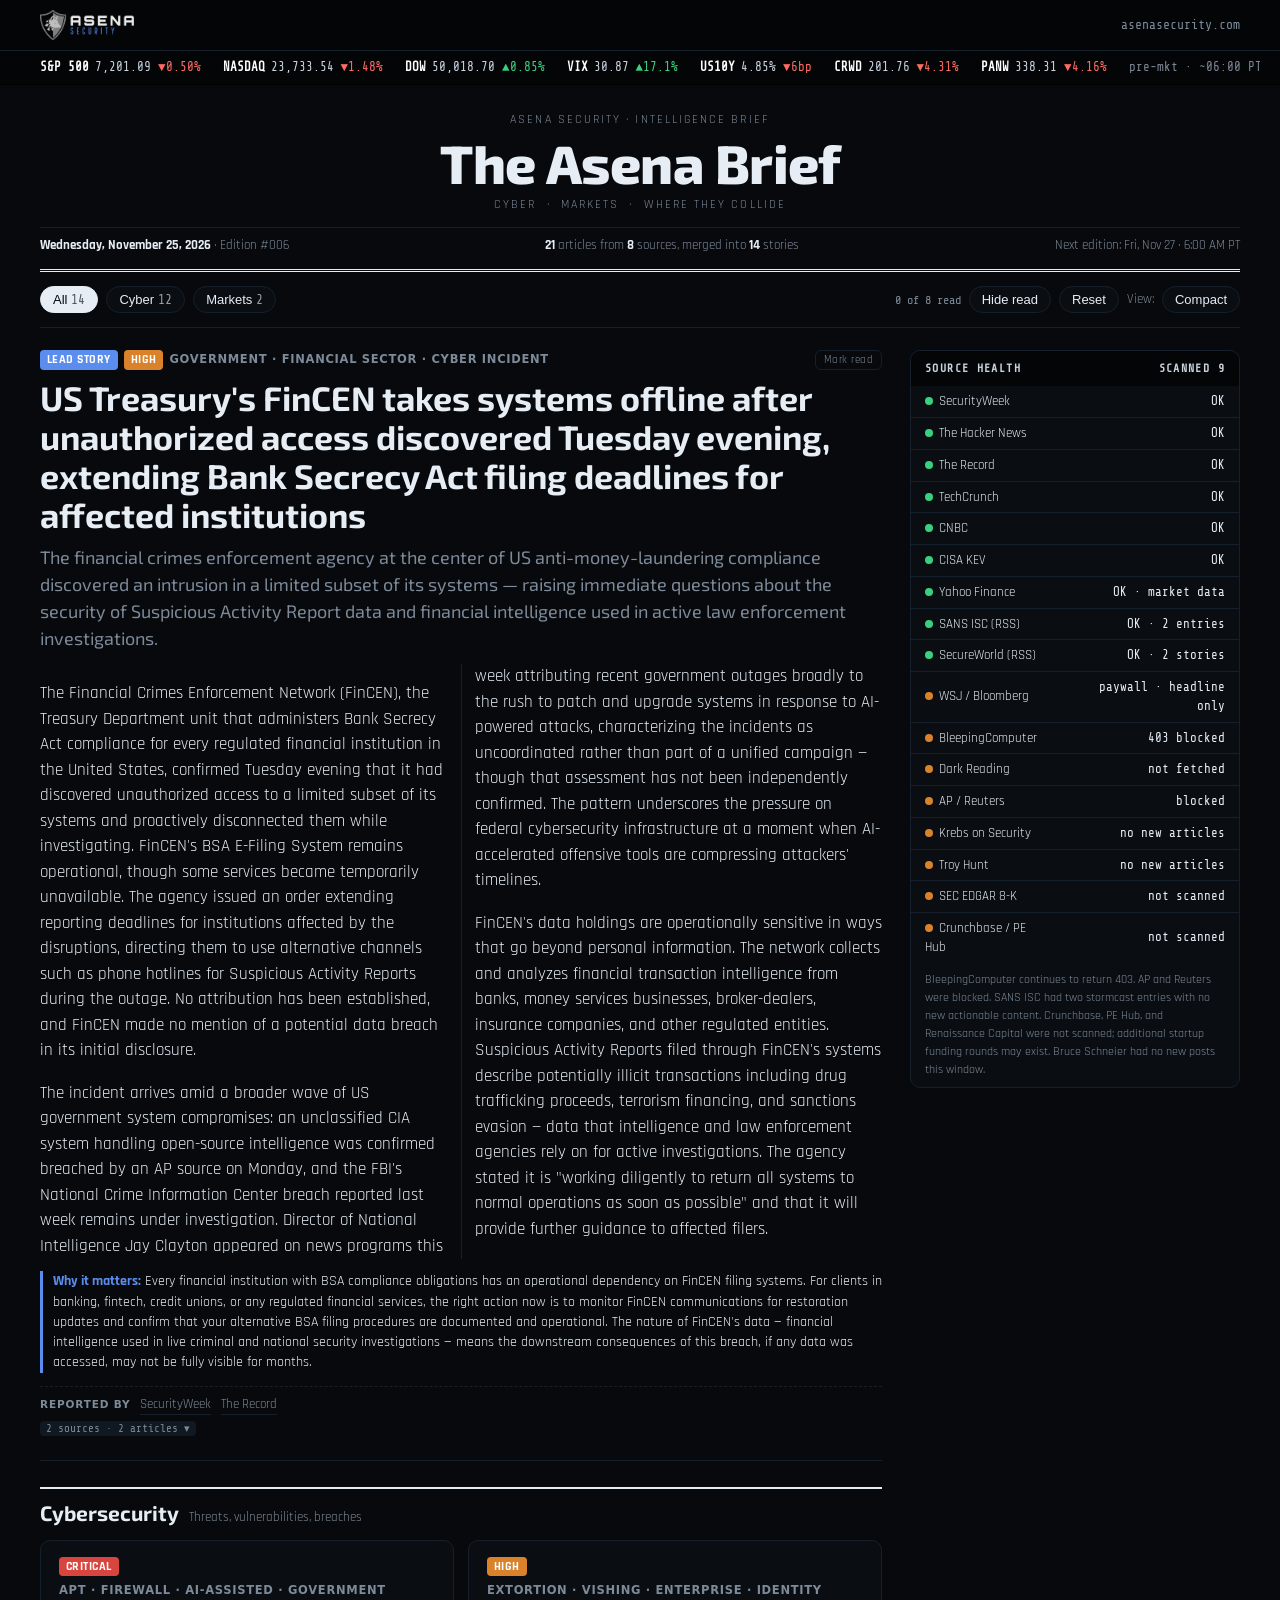
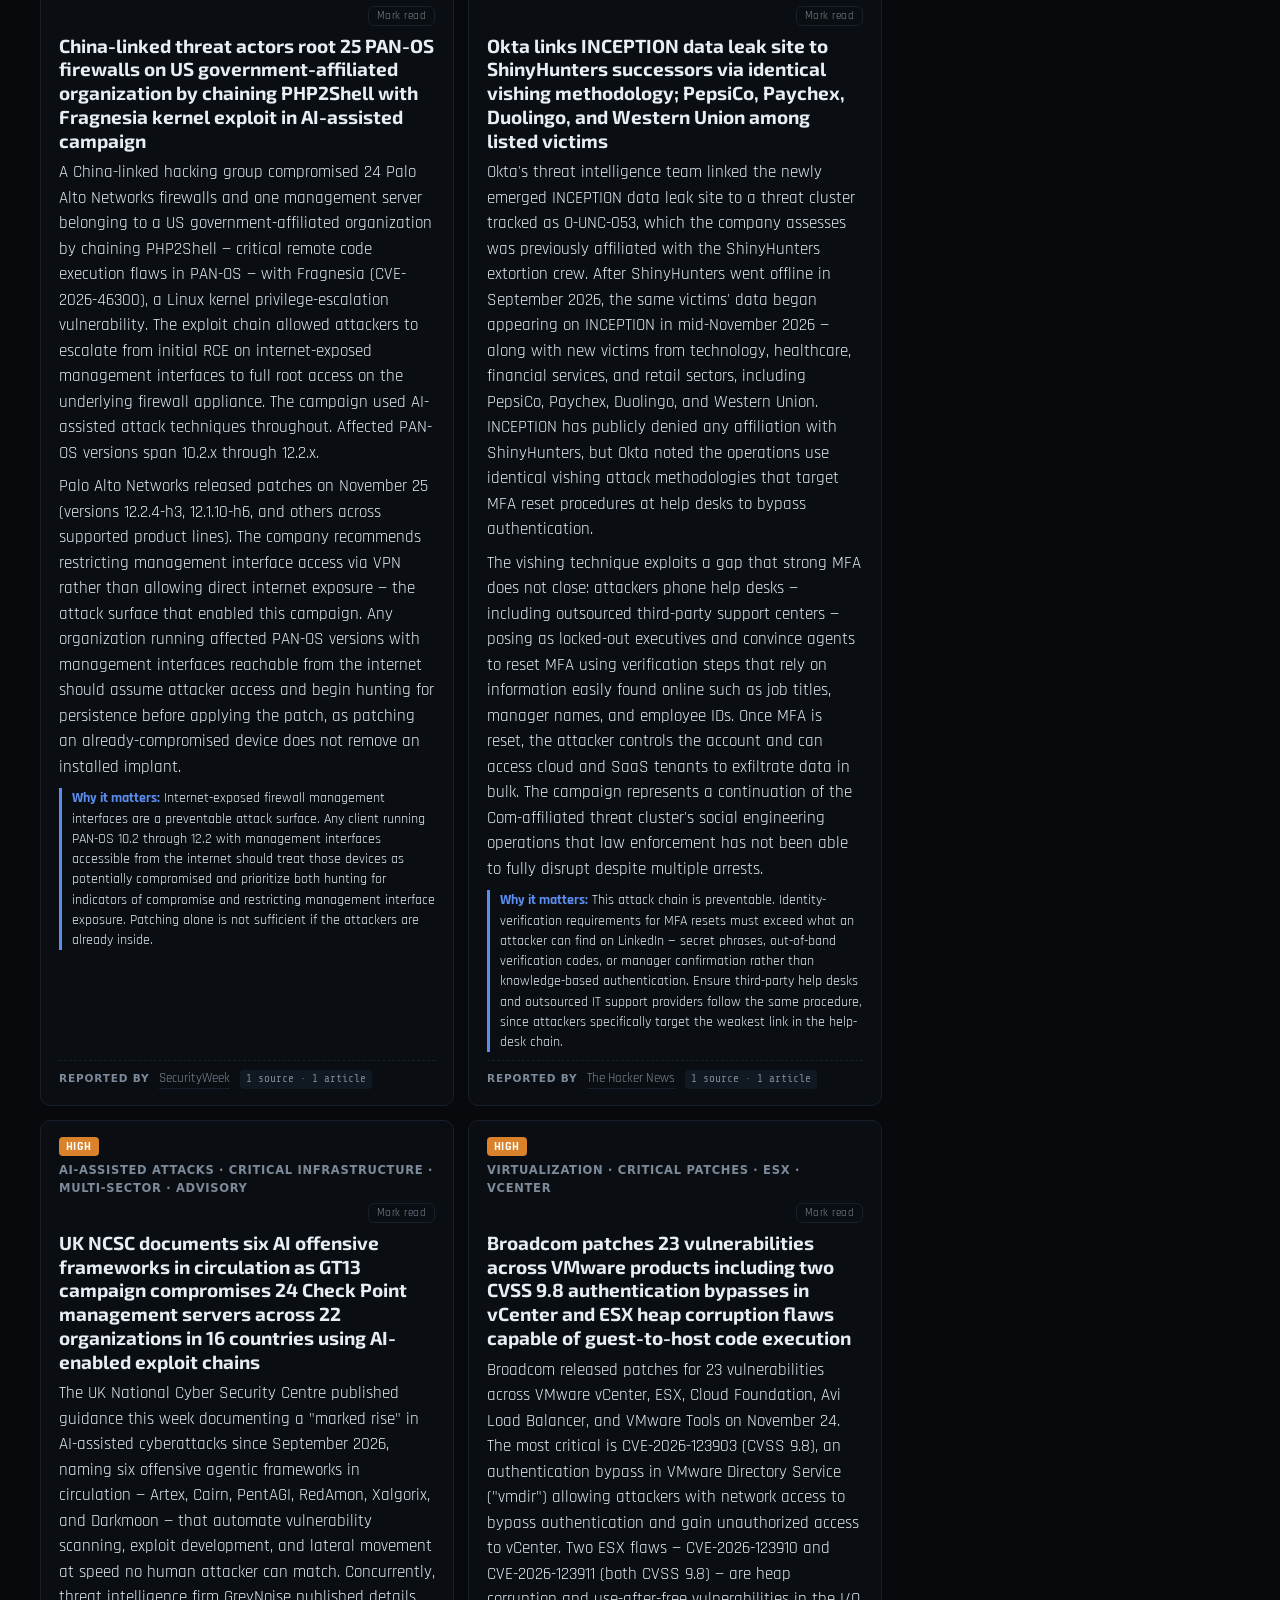
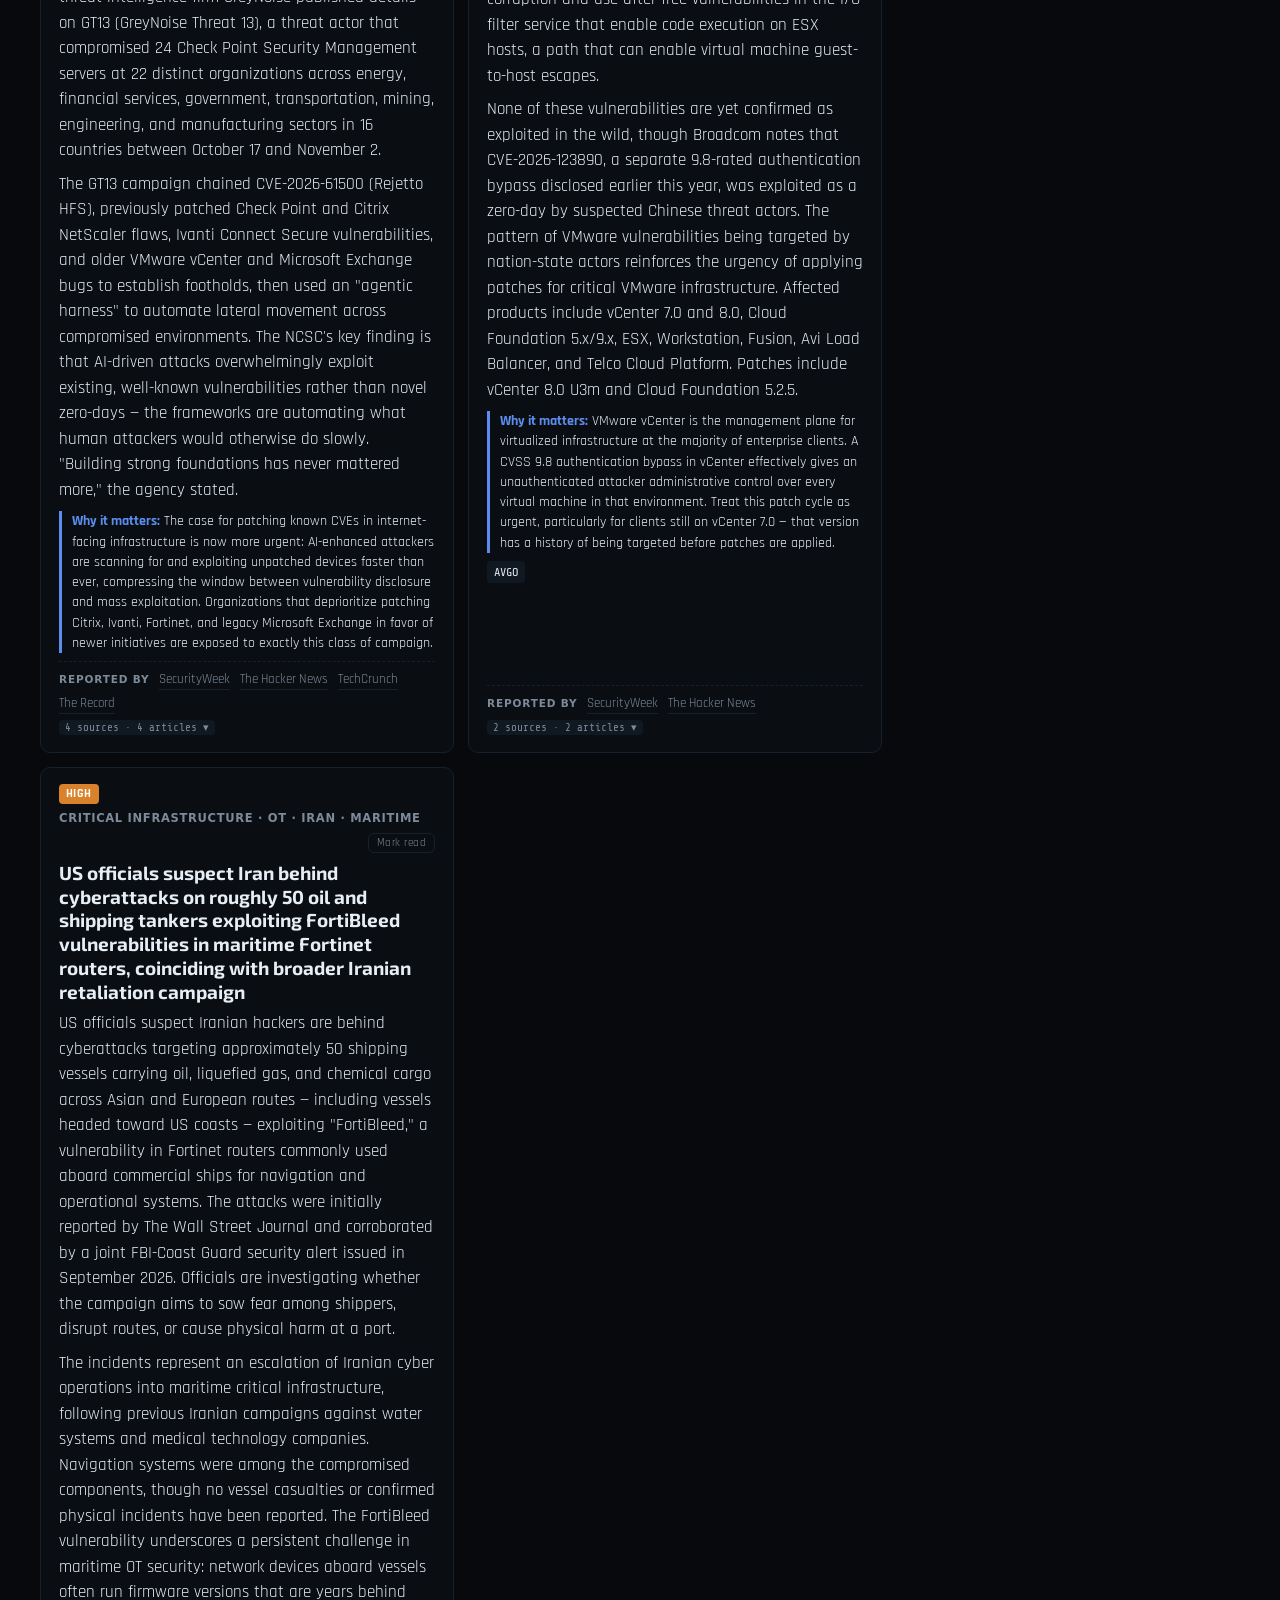
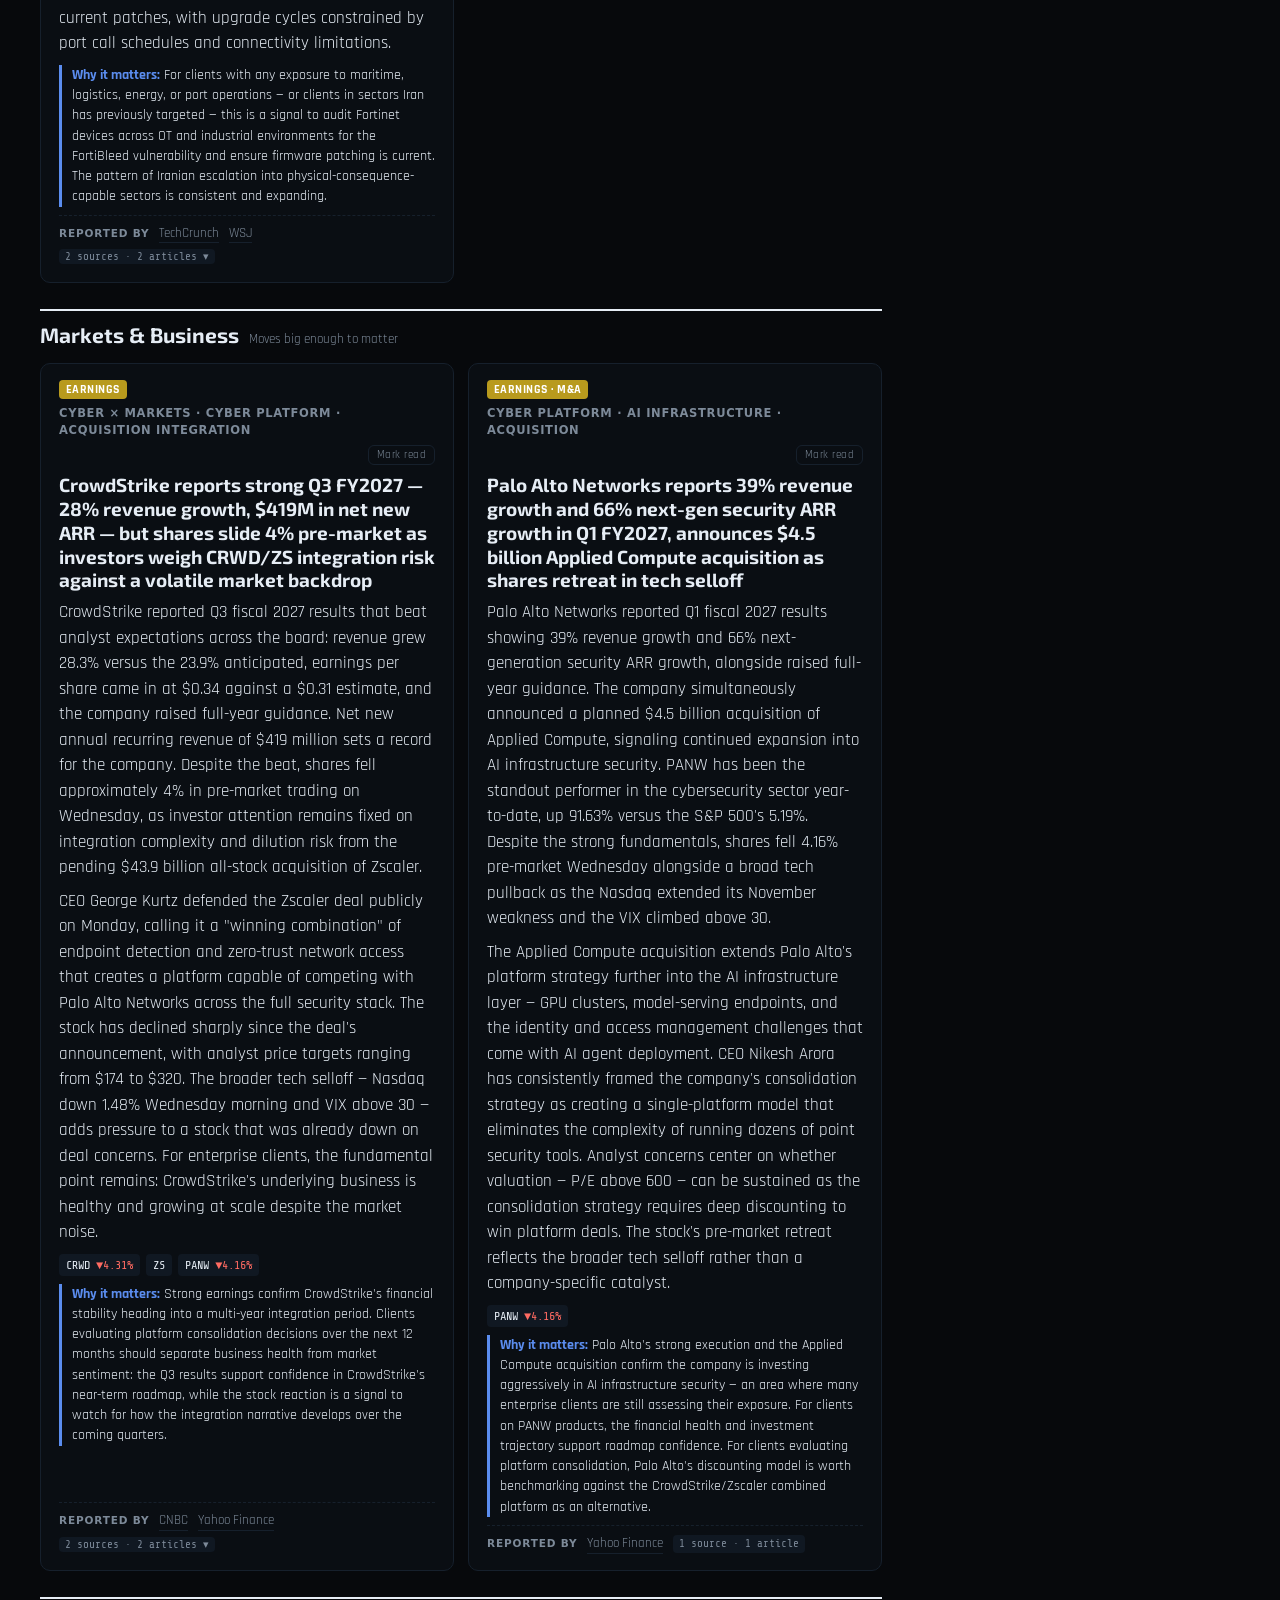
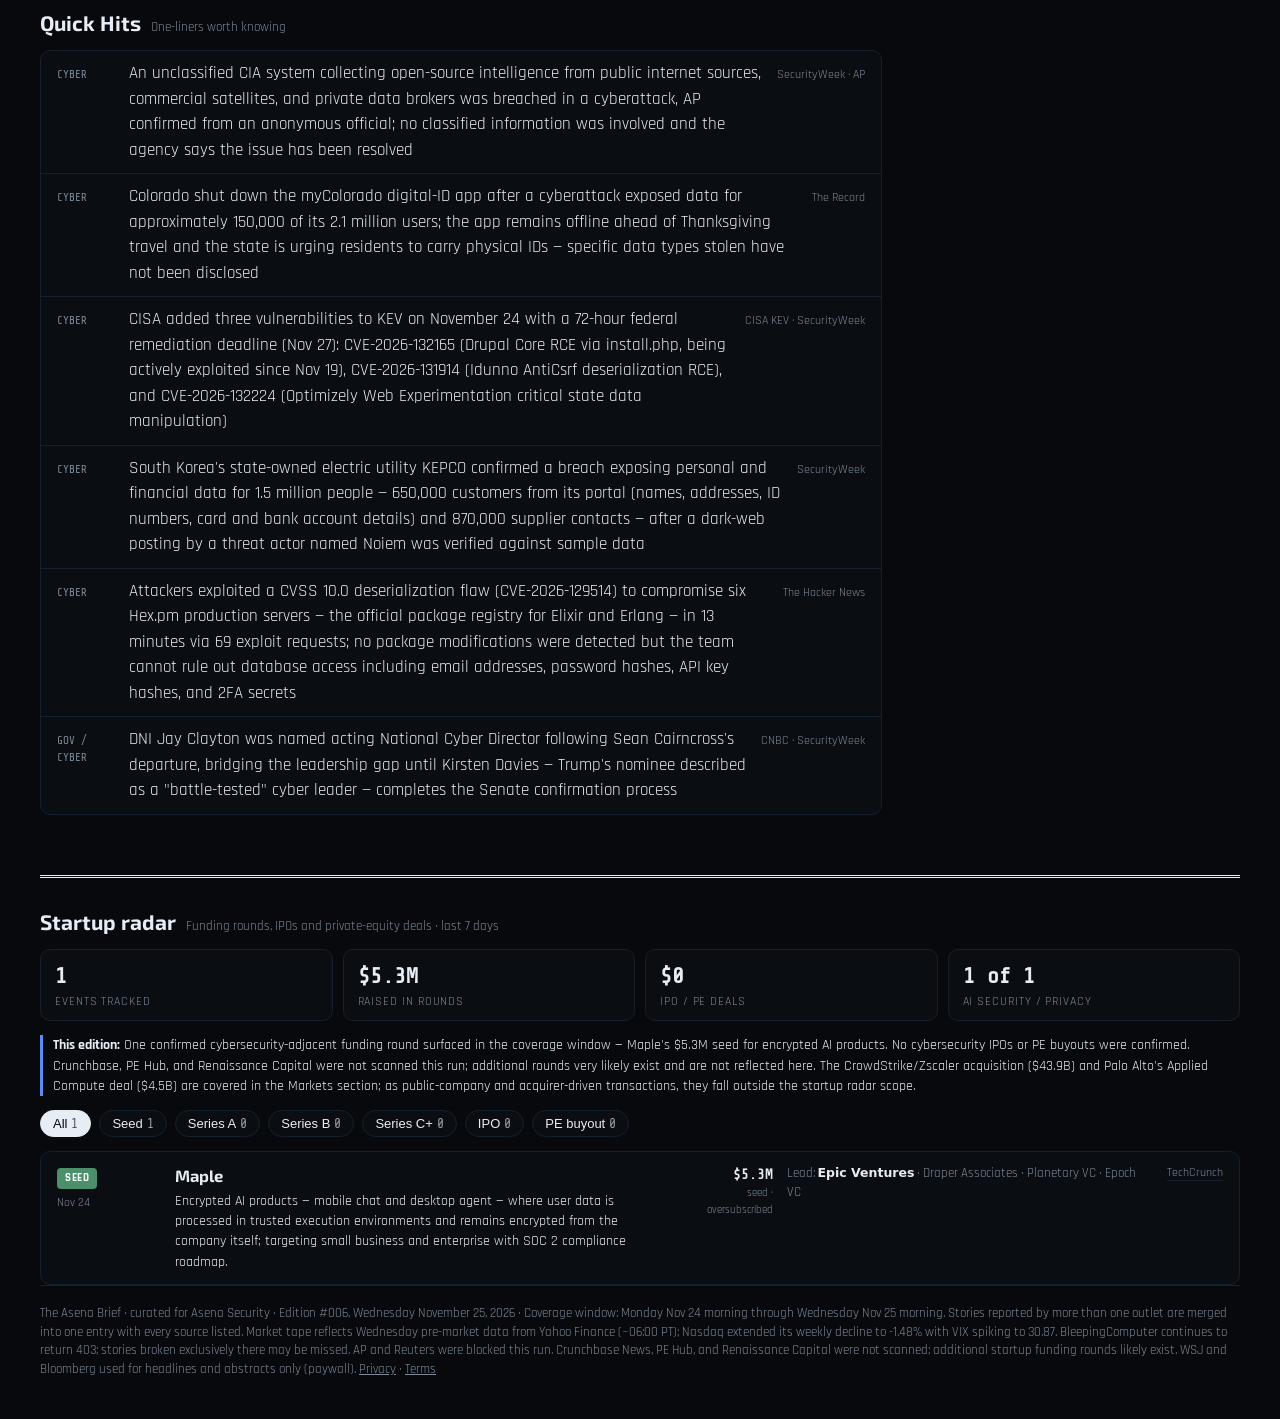
==== commit a8d2a903: "Asena Brief: Edition #006 (2026-11-25)" ====
--- a/brief/index.html
+++ b/brief/index.html
@@ -179,32 +179,34 @@
 
 <!-- MARKET TAPE -->
 <div class="tape"><div class="wrap">
-  <span><b>S&amp;P 500</b>7,098.75 <span class="up">▲2.36%</span></span>
-  <span><b>NASDAQ</b>25,934.25 <span class="up">▲3.21%</span></span>
-  <span><b>DOW</b>48,998.00 <span class="up">▲1.62%</span></span>
-  <span><b>VIX</b>31.32 <span class="down">▼12.73%</span></span>
-  <span><b>US10Y</b>4.9220% <span class="up">▲1bp</span></span>
-  <span class="stamp">Mon Nov 24 pre-market futures · ~06:00 PT · via Yahoo Finance</span>
+  <span><b>S&amp;P 500</b>7,201.09 <span class="down">▼0.50%</span></span>
+  <span><b>NASDAQ</b>23,733.54 <span class="down">▼1.48%</span></span>
+  <span><b>DOW</b>50,018.70 <span class="up">▲0.85%</span></span>
+  <span><b>VIX</b>30.87 <span class="up">▲17.1%</span></span>
+  <span><b>US10Y</b>4.85% <span class="down">▼6bp</span></span>
+  <span><b>CRWD</b>201.76 <span class="down">▼4.31%</span></span>
+  <span><b>PANW</b>338.31 <span class="down">▼4.16%</span></span>
+  <span class="stamp">pre-mkt · ~06:00 PT</span>
 </div></div>
 
 <div class="wrap">
   <!-- MASTHEAD -->
   <header class="mast">
-    <div class="kicker">Asena Security · Intelligence Briefing</div>
+    <div class="kicker">Asena Security · Intelligence Brief</div>
     <h1 class="title">The Asena Brief</h1>
     <div class="kicker">Cyber &nbsp;·&nbsp; Markets &nbsp;·&nbsp; Where they collide</div>
     <div class="mastmeta">
-      <span><strong>Monday, November 24, 2026</strong> · Edition #005</span>
-      <span><strong>24</strong> articles from <strong>10</strong> sources, merged into <strong>14</strong> stories</span>
-      <span>Coverage: Fri Nov 20 – Mon Nov 24 · Next: Wed Nov 26</span>
+      <span><strong>Wednesday, November 25, 2026</strong> · Edition #006</span>
+      <span><strong>21</strong> articles from <strong>8</strong> sources, merged into <strong>14</strong> stories</span>
+      <span>Next edition: Fri, Nov 27 · 6:00 AM PT</span>
     </div>
   </header>
 
   <!-- CONTROLS -->
   <div class="controls" role="toolbar" aria-label="Filter stories">
     <button class="fbtn" data-f="all" aria-pressed="true">All<span class="n">14</span></button>
-    <button class="fbtn" data-f="cyber" aria-pressed="false">Cyber<span class="n">11</span></button>
-    <button class="fbtn" data-f="mkt" aria-pressed="false">Markets<span class="n">3</span></button>
+    <button class="fbtn" data-f="cyber" aria-pressed="false">Cyber<span class="n">12</span></button>
+    <button class="fbtn" data-f="mkt" aria-pressed="false">Markets<span class="n">2</span></button>
     <span class="spacer"></span>
     <span class="readcount" id="readcount">0 read</span>
     <button class="fbtn" id="hideread" aria-pressed="false">Hide read</button>
@@ -217,30 +219,23 @@
     <main>
 
       <!-- LEAD STORY -->
-      <article class="lead story" data-cat="mkt">
-        <div class="tags"><span class="sev xb">Lead story</span><span class="sev high">Market-Moving</span><span class="tag">Acquisition · Cyber × Markets · Platform consolidation</span></div>
-        <h2>CrowdStrike to acquire Zscaler for $43.9 billion in the largest merger in cybersecurity history, uniting endpoint detection with zero-trust network access</h2>
-        <p class="dek">The all-stock deal at a 34% premium would create a combined platform with more than $10 billion in annual recurring revenue and reshape competition with Palo Alto Networks across endpoint, cloud, and network security.</p>
+      <article class="lead story" data-cat="cyber">
+        <div class="tags"><span class="sev xb">Lead story</span><span class="sev high">High</span><span class="tag">Government · Financial sector · Cyber incident</span></div>
+        <h2>US Treasury's FinCEN takes systems offline after unauthorized access discovered Tuesday evening, extending Bank Secrecy Act filing deadlines for affected institutions</h2>
+        <p class="dek">The financial crimes enforcement agency at the center of US anti-money-laundering compliance discovered an intrusion in a limited subset of its systems — raising immediate questions about the security of Suspicious Activity Report data and financial intelligence used in active law enforcement investigations.</p>
         <div class="body">
-          <p>CrowdStrike and Zscaler announced Sunday that CrowdStrike will acquire Zscaler in an all-stock transaction valued at approximately $43.9 billion. Under the terms unanimously approved by both boards, Zscaler shareholders receive 1.135 CrowdStrike shares per Zscaler share — a price of $260.41, representing a 34% premium over Friday's closing price. CrowdStrike shareholders will own about 84% of the combined company. Zscaler founder and CEO Jay Chaudhry will continue leading the Zscaler business unit and join CrowdStrike's board after the transaction closes. The deal is expected to close in the second half of CrowdStrike's fiscal year 2028, subject to regulatory and shareholder approvals.</p>
-          <p>The strategic case rests on the complementary nature of the two platforms: CrowdStrike dominates endpoint detection and response while Zscaler pioneered zero-trust network access and secure service-edge architectures. The companies already share more than 2,000 customers and have 16 existing product integrations. CrowdStrike said it expects the combined company to reach more than $10 billion in ARR at closing, with roughly $1 billion in additional annualized revenue within 30 months through cross-selling to each other's customer bases. The deal is widely seen as a direct response to Palo Alto Networks, which has been offering customers steep discounts to consolidate onto its single-platform model.</p>
-          <p>Market reaction was swift. Zscaler shares jumped 18% in pre-market trading following the initial report Friday, before the official announcement Sunday. CrowdStrike shares were down modestly in early trading as investors weighed dilution from the all-stock structure. The deal comes against a volatile macro backdrop — the Nasdaq shed 10% over the prior week, Nvidia logged its worst weekly decline in 18 years, and the VIX remains above 30. If approved, the transaction will be the largest acquisition ever completed by a pure-play cybersecurity company, surpassing Broadcom's $69 billion purchase of VMware (which included non-security assets).</p>
+          <p>The Financial Crimes Enforcement Network (FinCEN), the Treasury Department unit that administers Bank Secrecy Act compliance for every regulated financial institution in the United States, confirmed Tuesday evening that it had discovered unauthorized access to a limited subset of its systems and proactively disconnected them while investigating. FinCEN's BSA E-Filing System remains operational, though some services became temporarily unavailable. The agency issued an order extending reporting deadlines for institutions affected by the disruptions, directing them to use alternative channels such as phone hotlines for Suspicious Activity Reports during the outage. No attribution has been established, and FinCEN made no mention of a potential data breach in its initial disclosure.</p>
+          <p>The incident arrives amid a broader wave of US government system compromises: an unclassified CIA system handling open-source intelligence was confirmed breached by an AP source on Monday, and the FBI's National Crime Information Center breach reported last week remains under investigation. Director of National Intelligence Jay Clayton appeared on news programs this week attributing recent government outages broadly to the rush to patch and upgrade systems in response to AI-powered attacks, characterizing the incidents as uncoordinated rather than part of a unified campaign — though that assessment has not been independently confirmed. The pattern underscores the pressure on federal cybersecurity infrastructure at a moment when AI-accelerated offensive tools are compressing attackers' timelines.</p>
+          <p>FinCEN's data holdings are operationally sensitive in ways that go beyond personal information. The network collects and analyzes financial transaction intelligence from banks, money services businesses, broker-dealers, insurance companies, and other regulated entities. Suspicious Activity Reports filed through FinCEN's systems describe potentially illicit transactions including drug trafficking proceeds, terrorism financing, and sanctions evasion — data that intelligence and law enforcement agencies rely on for active investigations. The agency stated it is "working diligently to return all systems to normal operations as soon as possible" and that it will provide further guidance to affected filers.</p>
         </div>
-        <p class="why" style="margin-top:12px"><b>Why it matters:</b> Clients using Zscaler or CrowdStrike should start asking their vendors hard questions now: what happens to roadmaps, pricing, and contracts during a 12-to-18-month integration? The CrowdStrike-Falcon plus Zscaler-ZIA combination offers a genuinely unified security architecture, but integration history in large cyber mergers is mixed. For clients considering platform consolidation decisions in the next 12 months, this reshapes the competitive landscape — deals being structured today will play out in a market where this mega-vendor exists.</p>
-        <div class="tickers" style="margin-top:10px">
-          <span class="tk">CRWD <span class="down">▼2.1%</span></span>
-          <span class="tk">ZS <span class="up">▲18.4%</span></span>
-          <span class="tk">PANW <span class="down">▼1.8%</span></span>
-        </div>
+        <p class="why" style="margin-top:12px"><b>Why it matters:</b> Every financial institution with BSA compliance obligations has an operational dependency on FinCEN filing systems. For clients in banking, fintech, credit unions, or any regulated financial services, the right action now is to monitor FinCEN communications for restoration updates and confirm that your alternative BSA filing procedures are documented and operational. The nature of FinCEN's data — financial intelligence used in live criminal and national security investigations — means the downstream consequences of this breach, if any data was accessed, may not be fully visible for months.</p>
         <div class="srcs"><span class="lbl">Reported by</span>
-          <a href="https://www.securityweek.com/crowdstrike-to-acquire-zscaler-in-43-9-billion-deal/" target="_blank" rel="noopener">SecurityWeek</a>
-          <a href="https://www.cnbc.com/2026/11/20/zscaler-crowdstrike-deal.html" target="_blank" rel="noopener">CNBC</a>
-          <a href="https://apnews.com" target="_blank" rel="noopener">AP</a>
-          <details class="arts"><summary><span class="count">3 sources · 3 articles</span></summary>
+          <a href="https://www.securityweek.com/us-treasurys-fincen-disconnects-systems-following-cyber-incident/" target="_blank" rel="noopener">SecurityWeek</a>
+          <a href="https://therecord.media/treasury-fincen-takes-systems-offline-after-cyber-incident" target="_blank" rel="noopener">The Record</a>
+          <details class="arts"><summary><span class="count">2 sources · 2 articles</span></summary>
             <ol>
-              <li><a href="https://www.cnbc.com/2026/11/20/zscaler-crowdstrike-deal.html" target="_blank" rel="noopener">Zscaler Stock Jumps 18% on Report That CrowdStrike in Talks to Buy Security Vendor</a><span class="o">CNBC · Nov 20</span></li>
-              <li><a href="https://www.securityweek.com/crowdstrike-to-acquire-zscaler-in-43-9-billion-deal/" target="_blank" rel="noopener">CrowdStrike to Acquire Zscaler in $43.9 Billion Deal</a><span class="o">SecurityWeek · Nov 23</span></li>
-              <li><a href="https://apnews.com" target="_blank" rel="noopener">CrowdStrike to buy Zscaler in record cybersecurity deal</a><span class="o">AP · Nov 23</span></li>
+              <li><a href="https://www.securityweek.com/us-treasurys-fincen-disconnects-systems-following-cyber-incident/" target="_blank" rel="noopener">US Treasury's FinCEN Disconnects Systems Following Cyber Incident</a><span class="o">SecurityWeek · Nov 25</span></li>
+              <li><a href="https://therecord.media/treasury-fincen-takes-systems-offline-after-cyber-incident" target="_blank" rel="noopener">Treasury's FinCEN Takes Systems Offline After Cybersecurity Incident</a><span class="o">The Record · Nov 25</span></li>
             </ol></details>
         </div>
       </article>
@@ -250,81 +245,84 @@
       <div class="cards">
 
         <article class="card story" data-cat="cyber">
-          <div class="tags"><span class="sev crit">Critical</span><span class="tag">MSP · RMM · Active exploitation</span></div>
-          <h4>ScreenConnect CVSS 9.9 flaw (CVE-2026-84869) exploited at scale against MSP technician workstations; attackers execute payloads in nine seconds with no interaction required</h4>
-          <p class="sum">Threat actors are mass-exploiting CVE-2026-84869 (CVSS 9.9) in ConnectWise ScreenConnect, a vulnerability that allows a malicious guest to transfer and execute a payload on the connecting technician's machine without any user action. Because MSP technicians' workstations typically hold RMM console credentials and persistent access to every customer they serve, a successful compromise gives attackers a pivot point into dozens or hundreds of downstream organizations. Huntress observed at least 688,000 malicious requests across 42 servers between October and November 2026, with attacks deploying batch scripts that decode Telegram bot tokens, download MSI installers disguised as Windows updates, and establish rogue ScreenConnect clients for persistent access.</p>
-          <p class="sum extra">The attack chain operates in approximately nine seconds from initial connection to code execution on the technician host, leaving almost no detection window. ConnectWise has released a fix in ScreenConnect version 26.6.5; administrators can apply an interim mitigation by removing the TransferFiles permission from all roles and session groups pending a full upgrade. Any MSP that hosts ScreenConnect sessions should treat unpatched servers as actively compromised and begin reviewing connection logs and technician workstations for indicators of compromise immediately.</p>
-          <p class="why"><b>Why it matters:</b> The MSP channel is the most efficient attack path into the SMB market. A single compromised technician workstation can unlock access to every client that MSP manages. Verify that any managed service provider your clients use has patched to 26.6.5 and ask for confirmation in writing — this is the kind of question a vCISO should be asking on behalf of every client running an outsourced IT model.</p>
-          <div class="srcs"><span class="lbl">Reported by</span>
-            <a href="https://thehackernews.com/2026/11/hackers-exploit-critical-screenconnect.html" target="_blank" rel="noopener">The Hacker News</a>
+          <div class="tags"><span class="sev crit">Critical</span><span class="tag">APT · Firewall · AI-assisted · Government</span></div>
+          <h4>China-linked threat actors root 25 PAN-OS firewalls on US government-affiliated organization by chaining PHP2Shell with Fragnesia kernel exploit in AI-assisted campaign</h4>
+          <p class="sum">A China-linked hacking group compromised 24 Palo Alto Networks firewalls and one management server belonging to a US government-affiliated organization by chaining PHP2Shell — critical remote code execution flaws in PAN-OS — with Fragnesia (CVE-2026-46300), a Linux kernel privilege-escalation vulnerability. The exploit chain allowed attackers to escalate from initial RCE on internet-exposed management interfaces to full root access on the underlying firewall appliance. The campaign used AI-assisted attack techniques throughout. Affected PAN-OS versions span 10.2.x through 12.2.x.</p>
+          <p class="sum extra">Palo Alto Networks released patches on November 25 (versions 12.2.4-h3, 12.1.10-h6, and others across supported product lines). The company recommends restricting management interface access via VPN rather than allowing direct internet exposure — the attack surface that enabled this campaign. Any organization running affected PAN-OS versions with management interfaces reachable from the internet should assume attacker access and begin hunting for persistence before applying the patch, as patching an already-compromised device does not remove an installed implant.</p>
+          <p class="why"><b>Why it matters:</b> Internet-exposed firewall management interfaces are a preventable attack surface. Any client running PAN-OS 10.2 through 12.2 with management interfaces accessible from the internet should treat those devices as potentially compromised and prioritize both hunting for indicators of compromise and restricting management interface exposure. Patching alone is not sufficient if the attackers are already inside.</p>
+          <div class="srcs"><span class="lbl">Reported by</span>
+            <a href="https://www.securityweek.com/palo-alto-networks-patches-fragnesia-flaw-used-to-root-firewalls/" target="_blank" rel="noopener">SecurityWeek</a>
             <span class="count">1 source · 1 article</span>
           </div>
         </article>
 
         <article class="card story" data-cat="cyber">
-          <div class="tags"><span class="sev high">High</span><span class="tag">AI security · Supply chain · Breach</span></div>
-          <h4>Dragos finds three AI inference providers silently breached; roughly two million customer prompts copied alongside AWS credentials</h4>
-          <p class="sum">Dragos researchers, led by Chief Research Officer HD Moore, spent July through November 2026 sending approximately two million bait prompts — containing trackable URLs, hostnames, and AWS access keys — to AI inference services, then monitored whether those canary tokens appeared in attacker infrastructure. At least three providers were breached without detecting the intrusions themselves; all were notified by Dragos rather than discovering the compromise independently. Attackers accessed requests "at the provider's front door," suggesting interception before model processing. Roughly 200 AWS test keys were stolen from one provider in late October. OpenRouter subsequently removed three unnamed providers and 125 endpoints after learning of the findings.</p>
-          <p class="sum extra">The confirmed affected providers include Phala (exposure window October 21 – November 8), Together AI (credentials leaked via GitHub used to access stored prompt samples), and Novita and Atlas Cloud (exposure traced to MiniMax API requests). Moore noted that bait prompts were processed alongside real customer requests, meaning genuine enterprise prompts were almost certainly copied as well. Organizations sending sensitive business data or proprietary code to AI inference APIs hosted by third-party providers should audit which services they use, check whether those providers were among those OpenRouter removed, and treat any prompts sent to affected providers during the exposure windows as potentially compromised.</p>
-          <p class="why"><b>Why it matters:</b> AI inference is becoming a de facto data-sharing arrangement with an infrastructure layer most organizations have not vetted. For clients using third-party AI APIs — especially for code review, document analysis, or anything involving proprietary business data — this is a supply-chain risk that belongs in vendor risk assessments now.</p>
-          <div class="srcs"><span class="lbl">Reported by</span>
-            <a href="https://www.securityweek.com/ai-inference-providers-failed-to-detect-hacking-and-prompt-theft-says-dragos/" target="_blank" rel="noopener">SecurityWeek</a>
-            <a href="https://thehackernews.com/2026/11/openrouter-drops-3-providers-after.html" target="_blank" rel="noopener">The Hacker News</a>
+          <div class="tags"><span class="sev high">High</span><span class="tag">Extortion · Vishing · Enterprise · Identity</span></div>
+          <h4>Okta links INCEPTION data leak site to ShinyHunters successors via identical vishing methodology; PepsiCo, Paychex, Duolingo, and Western Union among listed victims</h4>
+          <p class="sum">Okta's threat intelligence team linked the newly emerged INCEPTION data leak site to a threat cluster tracked as O-UNC-053, which the company assesses was previously affiliated with the ShinyHunters extortion crew. After ShinyHunters went offline in September 2026, the same victims' data began appearing on INCEPTION in mid-November 2026 — along with new victims from technology, healthcare, financial services, and retail sectors, including PepsiCo, Paychex, Duolingo, and Western Union. INCEPTION has publicly denied any affiliation with ShinyHunters, but Okta noted the operations use identical vishing attack methodologies that target MFA reset procedures at help desks to bypass authentication.</p>
+          <p class="sum extra">The vishing technique exploits a gap that strong MFA does not close: attackers phone help desks — including outsourced third-party support centers — posing as locked-out executives and convince agents to reset MFA using verification steps that rely on information easily found online such as job titles, manager names, and employee IDs. Once MFA is reset, the attacker controls the account and can access cloud and SaaS tenants to exfiltrate data in bulk. The campaign represents a continuation of the Com-affiliated threat cluster's social engineering operations that law enforcement has not been able to fully disrupt despite multiple arrests.</p>
+          <p class="why"><b>Why it matters:</b> This attack chain is preventable. Identity-verification requirements for MFA resets must exceed what an attacker can find on LinkedIn — secret phrases, out-of-band verification codes, or manager confirmation rather than knowledge-based authentication. Ensure third-party help desks and outsourced IT support providers follow the same procedure, since attackers specifically target the weakest link in the help-desk chain.</p>
+          <div class="srcs"><span class="lbl">Reported by</span>
+            <a href="https://thehackernews.com/2026/11/okta-links-shinyhunters-associated.html" target="_blank" rel="noopener">The Hacker News</a>
+            <span class="count">1 source · 1 article</span>
+          </div>
+        </article>
+
+        <article class="card story" data-cat="cyber">
+          <div class="tags"><span class="sev high">High</span><span class="tag">AI-assisted attacks · Critical infrastructure · Multi-sector · Advisory</span></div>
+          <h4>UK NCSC documents six AI offensive frameworks in circulation as GT13 campaign compromises 24 Check Point management servers across 22 organizations in 16 countries using AI-enabled exploit chains</h4>
+          <p class="sum">The UK National Cyber Security Centre published guidance this week documenting a "marked rise" in AI-assisted cyberattacks since September 2026, naming six offensive agentic frameworks in circulation — Artex, Cairn, PentAGI, RedAmon, Xalgorix, and Darkmoon — that automate vulnerability scanning, exploit development, and lateral movement at speed no human attacker can match. Concurrently, threat intelligence firm GreyNoise published details on GT13 (GreyNoise Threat 13), a threat actor that compromised 24 Check Point Security Management servers at 22 distinct organizations across energy, financial services, government, transportation, mining, engineering, and manufacturing sectors in 16 countries between October 17 and November 2.</p>
+          <p class="sum extra">The GT13 campaign chained CVE-2026-61500 (Rejetto HFS), previously patched Check Point and Citrix NetScaler flaws, Ivanti Connect Secure vulnerabilities, and older VMware vCenter and Microsoft Exchange bugs to establish footholds, then used an "agentic harness" to automate lateral movement across compromised environments. The NCSC's key finding is that AI-driven attacks overwhelmingly exploit existing, well-known vulnerabilities rather than novel zero-days — the frameworks are automating what human attackers would otherwise do slowly. "Building strong foundations has never mattered more," the agency stated.</p>
+          <p class="why"><b>Why it matters:</b> The case for patching known CVEs in internet-facing infrastructure is now more urgent: AI-enhanced attackers are scanning for and exploiting unpatched devices faster than ever, compressing the window between vulnerability disclosure and mass exploitation. Organizations that deprioritize patching Citrix, Ivanti, Fortinet, and legacy Microsoft Exchange in favor of newer initiatives are exposed to exactly this class of campaign.</p>
+          <div class="srcs"><span class="lbl">Reported by</span>
+            <a href="https://www.securityweek.com/check-point-security-management-servers-hacked-in-ai-assisted-campaign/" target="_blank" rel="noopener">SecurityWeek</a>
+            <a href="https://thehackernews.com/2026/11/hackers-compromise-24-check-point.html" target="_blank" rel="noopener">The Hacker News</a>
+            <a href="https://techcrunch.com/2026/11/24/uk-warns-ai-driven-cyberattacks-are-exposing-years-of-weak-security/" target="_blank" rel="noopener">TechCrunch</a>
+            <a href="https://therecord.media/cyberattacks-uk-artificial-intelligence" target="_blank" rel="noopener">The Record</a>
+            <details class="arts"><summary><span class="count">4 sources · 4 articles</span></summary>
+              <ol>
+                <li><a href="https://www.securityweek.com/check-point-security-management-servers-hacked-in-ai-assisted-campaign/" target="_blank" rel="noopener">Check Point Security Management Servers Hacked in AI-Assisted Campaign</a><span class="o">SecurityWeek · Nov 24</span></li>
+                <li><a href="https://thehackernews.com/2026/11/hackers-compromise-24-check-point.html" target="_blank" rel="noopener">Hackers Compromise 24 Check Point Management Servers in Suspected AI-Driven Attack Campaign</a><span class="o">The Hacker News · Nov 25</span></li>
+                <li><a href="https://techcrunch.com/2026/11/24/uk-warns-ai-driven-cyberattacks-are-exposing-years-of-weak-security/" target="_blank" rel="noopener">UK Warns AI-Driven Cyberattacks Are Exposing Years of Weak Security</a><span class="o">TechCrunch · Nov 24</span></li>
+                <li><a href="https://therecord.media/cyberattacks-uk-artificial-intelligence" target="_blank" rel="noopener">UK Cyber Agency Seeing 'Marked Rise' in AI-Driven Attacks</a><span class="o">The Record · Nov 24</span></li>
+              </ol></details>
+          </div>
+        </article>
+
+        <article class="card story" data-cat="cyber">
+          <div class="tags"><span class="sev high">High</span><span class="tag">Virtualization · Critical patches · ESX · vCenter</span></div>
+          <h4>Broadcom patches 23 vulnerabilities across VMware products including two CVSS 9.8 authentication bypasses in vCenter and ESX heap corruption flaws capable of guest-to-host code execution</h4>
+          <p class="sum">Broadcom released patches for 23 vulnerabilities across VMware vCenter, ESX, Cloud Foundation, Avi Load Balancer, and VMware Tools on November 24. The most critical is CVE-2026-123903 (CVSS 9.8), an authentication bypass in VMware Directory Service ("vmdir") allowing attackers with network access to bypass authentication and gain unauthorized access to vCenter. Two ESX flaws — CVE-2026-123910 and CVE-2026-123911 (both CVSS 9.8) — are heap corruption and use-after-free vulnerabilities in the I/O filter service that enable code execution on ESX hosts, a path that can enable virtual machine guest-to-host escapes.</p>
+          <p class="sum extra">None of these vulnerabilities are yet confirmed as exploited in the wild, though Broadcom notes that CVE-2026-123890, a separate 9.8-rated authentication bypass disclosed earlier this year, was exploited as a zero-day by suspected Chinese threat actors. The pattern of VMware vulnerabilities being targeted by nation-state actors reinforces the urgency of applying patches for critical VMware infrastructure. Affected products include vCenter 7.0 and 8.0, Cloud Foundation 5.x/9.x, ESX, Workstation, Fusion, Avi Load Balancer, and Telco Cloud Platform. Patches include vCenter 8.0 U3m and Cloud Foundation 5.2.5.</p>
+          <p class="why"><b>Why it matters:</b> VMware vCenter is the management plane for virtualized infrastructure at the majority of enterprise clients. A CVSS 9.8 authentication bypass in vCenter effectively gives an unauthenticated attacker administrative control over every virtual machine in that environment. Treat this patch cycle as urgent, particularly for clients still on vCenter 7.0 — that version has a history of being targeted before patches are applied.</p>
+          <div class="tickers">
+            <span class="tk">AVGO</span>
+          </div>
+          <div class="srcs"><span class="lbl">Reported by</span>
+            <a href="https://www.securityweek.com/vmware-updates-patch-critical-esx-vcenter-vulnerabilities/" target="_blank" rel="noopener">SecurityWeek</a>
+            <a href="https://thehackernews.com/2026/11/vmware-vcenter-hit-by-another-critical.html" target="_blank" rel="noopener">The Hacker News</a>
             <details class="arts"><summary><span class="count">2 sources · 2 articles</span></summary>
               <ol>
-                <li><a href="https://www.securityweek.com/ai-inference-providers-failed-to-detect-hacking-and-prompt-theft-says-dragos/" target="_blank" rel="noopener">AI Inference Providers Failed to Detect Hacking and Prompt Theft, Says Dragos</a><span class="o">SecurityWeek · Nov 23</span></li>
-                <li><a href="https://thehackernews.com/2026/11/openrouter-drops-3-providers-after.html" target="_blank" rel="noopener">OpenRouter Drops 3 Providers After Researchers Catch Months of Prompt Theft at AI Hosting Firms</a><span class="o">The Hacker News · Nov 23</span></li>
+                <li><a href="https://www.securityweek.com/vmware-updates-patch-critical-esx-vcenter-vulnerabilities/" target="_blank" rel="noopener">VMware Updates Patch Critical ESX, vCenter Vulnerabilities</a><span class="o">SecurityWeek · Nov 24</span></li>
+                <li><a href="https://thehackernews.com/2026/11/vmware-vcenter-hit-by-another-critical.html" target="_blank" rel="noopener">VMware vCenter Hit by Another Critical 9.8-Rated Auth Bypass Flaw After Zero-Day Exploitation</a><span class="o">The Hacker News · Nov 24</span></li>
               </ol></details>
           </div>
         </article>
 
         <article class="card story" data-cat="cyber">
-          <div class="tags"><span class="sev high">High</span><span class="tag">APT · AI agents · Zero-day · Healthcare</span></div>
-          <h4>China-linked actors used autonomous AI agents to find and exploit a MONAI Label zero-day from scratch in eleven minutes, achieving root on a university medical server</h4>
-          <p class="sum">Amazon's threat intelligence team, tracking an approximately 48-hour campaign against East Asian universities, found that Chinese-nexus threat actors deployed Cairn — an open-source AI-driven penetration-testing framework — to attack systems running MONAI Label, an open-source tool for AI-assisted medical image annotation. The operators provided agents with target IP addresses and instructions to obtain shell access; from there the agents independently identified the software, mapped its API, discovered a critical path-traversal vulnerability in the file-upload function, and planted a Python reverse shell, achieving root access. The full chain from API mapping to code execution took approximately eleven minutes. Amazon assessed the zero-day attribution with high confidence and attributed the campaign to Chinese-nexus actors with moderate confidence, citing prompt language, timezone metadata in scripts, and the strategic value of the targeted institutions to China.</p>
-          <p class="sum extra">The MONAI Label vulnerability affects version 0.8.5 and earlier. Attackers subsequently used the compromised server as a proxy to reach additional vulnerable systems on target networks. This case is distinct from AI-assisted phishing or social engineering: the AI agents performed genuine vulnerability discovery on a novel target — a task that previously required a skilled human researcher. It is consistent with other reports of Cairn use in espionage campaigns documented over the past six months.</p>
-          <p class="why"><b>Why it matters:</b> AI-accelerated zero-day discovery compresses the timeline between a vulnerability existing and it being exploited. For clients running research infrastructure, healthcare imaging systems, or any niche open-source tooling not on major vendors' radar, the question is whether your detection controls assume a human-paced attacker — because that assumption no longer holds.</p>
-          <div class="srcs"><span class="lbl">Reported by</span>
-            <a href="https://www.securityweek.com/amazon-china-linked-hackers-ai-agents-exploited-medical-software-zero-day/" target="_blank" rel="noopener">SecurityWeek</a>
-            <a href="https://thehackernews.com/2026/11/attackers-ai-agents-found-zero-day-in.html" target="_blank" rel="noopener">The Hacker News</a>
+          <div class="tags"><span class="sev high">High</span><span class="tag">Critical infrastructure · OT · Iran · Maritime</span></div>
+          <h4>US officials suspect Iran behind cyberattacks on roughly 50 oil and shipping tankers exploiting FortiBleed vulnerabilities in maritime Fortinet routers, coinciding with broader Iranian retaliation campaign</h4>
+          <p class="sum">US officials suspect Iranian hackers are behind cyberattacks targeting approximately 50 shipping vessels carrying oil, liquefied gas, and chemical cargo across Asian and European routes — including vessels headed toward US coasts — exploiting "FortiBleed," a vulnerability in Fortinet routers commonly used aboard commercial ships for navigation and operational systems. The attacks were initially reported by The Wall Street Journal and corroborated by a joint FBI-Coast Guard security alert issued in September 2026. Officials are investigating whether the campaign aims to sow fear among shippers, disrupt routes, or cause physical harm at a port.</p>
+          <p class="sum extra">The incidents represent an escalation of Iranian cyber operations into maritime critical infrastructure, following previous Iranian campaigns against water systems and medical technology companies. Navigation systems were among the compromised components, though no vessel casualties or confirmed physical incidents have been reported. The FortiBleed vulnerability underscores a persistent challenge in maritime OT security: network devices aboard vessels often run firmware versions that are years behind current patches, with upgrade cycles constrained by port call schedules and connectivity limitations.</p>
+          <p class="why"><b>Why it matters:</b> For clients with any exposure to maritime, logistics, energy, or port operations — or clients in sectors Iran has previously targeted — this is a signal to audit Fortinet devices across OT and industrial environments for the FortiBleed vulnerability and ensure firmware patching is current. The pattern of Iranian escalation into physical-consequence-capable sectors is consistent and expanding.</p>
+          <div class="srcs"><span class="lbl">Reported by</span>
+            <a href="https://techcrunch.com/2026/11/24/dozens-of-oil-and-shipping-tankers-hacked-in-recent-weeks-per-report/" target="_blank" rel="noopener">TechCrunch</a>
+            <a href="https://www.wsj.com" target="_blank" rel="noopener">WSJ</a>
             <details class="arts"><summary><span class="count">2 sources · 2 articles</span></summary>
               <ol>
-                <li><a href="https://www.securityweek.com/amazon-china-linked-hackers-ai-agents-exploited-medical-software-zero-day/" target="_blank" rel="noopener">Amazon: China-Linked Hackers' AI Agents Exploited Medical Software Zero-Day</a><span class="o">SecurityWeek · Nov 21</span></li>
-                <li><a href="https://thehackernews.com/2026/11/attackers-ai-agents-found-zero-day-in.html" target="_blank" rel="noopener">Attackers' AI Agents Found a Zero-Day in Medical-Imaging Software and Gained Root Access</a><span class="o">The Hacker News · Nov 23</span></li>
+                <li><a href="https://techcrunch.com/2026/11/24/dozens-of-oil-and-shipping-tankers-hacked-in-recent-weeks-per-report/" target="_blank" rel="noopener">Dozens of Oil and Shipping Tankers Hacked in Recent Weeks, Per Report</a><span class="o">TechCrunch · Nov 24</span></li>
+                <li><a href="https://www.wsj.com" target="_blank" rel="noopener">Iran Suspected in Cyberattacks on US-Bound Oil Tankers</a><span class="o">WSJ · Nov 24 · paywall</span></li>
               </ol></details>
-          </div>
-        </article>
-
-        <article class="card story" data-cat="cyber">
-          <div class="tags"><span class="sev high">High</span><span class="tag">Government · Breach · Law enforcement</span></div>
-          <h4>FBI investigates breach of NCIC national criminal justice database containing criminal records, missing persons files, and fugitive data used by law enforcement nationwide</h4>
-          <p class="sum">The FBI confirmed it is investigating an apparent breach of the National Crime Information Center (NCIC), a critical database maintained by the bureau that is accessible to local, state, and federal law enforcement agencies across the United States. The NCIC holds records on criminal histories, fugitives, missing persons, stolen property, and related sensitive law enforcement data. The incident was first reported by CNN and confirmed to the Associated Press by an official with knowledge of the matter. The scope of the breach remained unclear at time of reporting, and the FBI declined to provide further comment on the investigation. President Trump said the breach was "not good."</p>
-          <p class="sum extra">The NCIC is used daily by officers in the field to run queries during traffic stops, investigations, and arrests; compromise of the database or its contents creates risks ranging from tipping off fugitives to enabling targeted attacks on individuals whose records appear in the system. The incident follows a pattern of FBI systems being targeted: the bureau previously faced the ShinyHunters group's compromise of employee data in September 2026 and suspicious activity on an internal surveillance-related system in March. No threat group has claimed responsibility for the NCIC incident as of publication.</p>
-          <p class="why"><b>Why it matters:</b> A breach of a law enforcement database with this breadth of real-world use — from officer safety to active investigations — has operational consequences well beyond data privacy. For clients in the public sector or with law-enforcement partnerships, the question is whether any of their data or integrations touch federal law enforcement infrastructure that may need to be treated as compromised.</p>
-          <div class="srcs"><span class="lbl">Reported by</span>
-            <a href="https://therecord.media/" target="_blank" rel="noopener">The Record</a>
-            <a href="https://www.securityweek.com/fbi-investigating-apparent-hack-of-its-key-national-criminal-justice-database-ap-source-says/" target="_blank" rel="noopener">SecurityWeek</a>
-            <a href="https://www.cnbc.com/2026/11/21/trump-fbi-database-hack.html" target="_blank" rel="noopener">CNBC</a>
-            <a href="https://techcrunch.com/2026/11/21/trump-says-reported-fbi-database-hack-is-not-good/" target="_blank" rel="noopener">TechCrunch</a>
-            <details class="arts"><summary><span class="count">4 sources · 4 articles</span></summary>
-              <ol>
-                <li><a href="https://www.securityweek.com/fbi-investigating-apparent-hack-of-its-key-national-criminal-justice-database-ap-source-says/" target="_blank" rel="noopener">FBI Investigating Apparent Hack of Its Key National Criminal Justice Database</a><span class="o">SecurityWeek · Nov 21</span></li>
-                <li><a href="https://www.cnbc.com/2026/11/21/trump-fbi-database-hack.html" target="_blank" rel="noopener">Trump Says There Could Be a 'Positive Spin' From Latest FBI Database Hack</a><span class="o">CNBC · Nov 21</span></li>
-                <li><a href="https://techcrunch.com/2026/11/21/trump-says-reported-fbi-database-hack-is-not-good/" target="_blank" rel="noopener">Trump Says Reported FBI Database Hack Is 'Not Good'</a><span class="o">TechCrunch · Nov 21</span></li>
-                <li><a href="https://therecord.media/" target="_blank" rel="noopener">FBI confirms investigation into NCIC database breach</a><span class="o">The Record · Nov 21</span></li>
-              </ol></details>
-          </div>
-        </article>
-
-        <article class="card story" data-cat="cyber">
-          <div class="tags"><span class="sev high">High</span><span class="tag">Cloud misconfiguration · Law enforcement data</span></div>
-          <h4>Tigerfish, a transcription firm serving police, prosecutors, and major tech companies, left body-camera footage and prosecution interview recordings on an open S3 bucket</h4>
-          <p class="sum">Security researcher Anurag Sen discovered that Tigerfish, a San Francisco-based transcription company, had left a large volume of sensitive files on an unprotected Amazon S3 bucket accessible with no password at an easy-to-guess web address. The exposed data included transcriptions of police interviews, body-camera footage, raw audio and video materials, and customer invoices. Customers affected include law enforcement agencies, prosecutors' offices, and Silicon Valley technology companies. TechCrunch contacted Tigerfish, and the company's president Adam Goldberg confirmed they had blocked public access; he attributed the delayed response to the disclosure email landing in a spam filter. The company did not confirm whether affected customers have been formally notified.</p>
-          <p class="sum extra">The exposure of police body-camera footage and prosecution interview materials creates risks well beyond a standard data breach: active investigations could be compromised, witness identities potentially revealed, and evidentiary integrity called into question if defense attorneys learn of the unprotected access period. The fact that a third-party vendor holds this material with no apparent access controls highlights a gap in how law enforcement agencies govern data processed by external service providers — a gap that privacy advocates and prosecutors' offices will likely scrutinize.</p>
-          <p class="why"><b>Why it matters:</b> This is a textbook illustration of third-party data governance failure. For clients that use external vendors to process sensitive media — transcription, translation, analytics, archiving — the question is whether vendor contracts specify access controls, data-at-rest encryption, and breach notification timelines. "They didn't notice their own bucket was public" is not an acceptable answer from a vendor holding evidentiary material or any regulated data.</p>
-          <div class="srcs"><span class="lbl">Reported by</span>
-            <a href="https://techcrunch.com/2026/11/20/a-transcription-firm-used-by-police-prosecutors-and-tech-giants-exposed-customer-data-online/" target="_blank" rel="noopener">TechCrunch</a>
-            <span class="count">1 source · 1 article</span>
           </div>
         </article>
 
@@ -335,38 +333,39 @@
       <div class="cards">
 
         <article class="card story" data-cat="mkt">
-          <div class="tags"><span class="sev high">Market-moving</span><span class="tag">Semis · Leadership · AI capex</span></div>
-          <h4>Nvidia shares fall 46% over seven consecutive losing weeks after Jensen Huang's resignation, the longest streak since the 2008 financial crisis</h4>
-          <p class="sum">Nvidia shares completed their seventh straight weekly decline on Friday, falling 14% that day alone and erasing approximately $2.6 trillion in market capitalization over the stretch — the longest losing streak for the stock since the 2008 financial crisis. The slide began after co-founder and CEO Jensen Huang resigned November 12 following disclosure of personal conduct that the company said was inconsistent with its code of conduct; news reports linked the circumstances to an alleged relationship with a suspected Chinese intelligence operative. At roughly $3 trillion in remaining market cap, Nvidia slipped to fourth place globally among public companies, behind Apple, Microsoft, and Alphabet. The stock now trades at approximately 8.4 times forward earnings, down from multiples above 30 earlier in the year.</p>
-          <p class="sum extra">Interim CEO Colette Kress projected 75% revenue growth for the next fiscal year, and the company's hyperscale customers have not publicly reduced their AI infrastructure commitments. But investors are questioning whether Nvidia's culture and strategic vision can be maintained without Huang, who had been the defining personality behind the company's transformation from a gaming chip maker into the backbone of AI compute. The drop dragged the broader Nasdaq down more than 10% over the same period — a move Goldman Sachs analysts said has begun creating conditions for a stabilization, with Monday morning futures pointing to a sharp recovery as markets reassess whether the selloff overshot.</p>
+          <div class="tags"><span class="sev med">Earnings</span><span class="tag">Cyber × Markets · Cyber platform · Acquisition integration</span></div>
+          <h4>CrowdStrike reports strong Q3 FY2027 — 28% revenue growth, $419M in net new ARR — but shares slide 4% pre-market as investors weigh CRWD/ZS integration risk against a volatile market backdrop</h4>
+          <p class="sum">CrowdStrike reported Q3 fiscal 2027 results that beat analyst expectations across the board: revenue grew 28.3% versus the 23.9% anticipated, earnings per share came in at $0.34 against a $0.31 estimate, and the company raised full-year guidance. Net new annual recurring revenue of $419 million sets a record for the company. Despite the beat, shares fell approximately 4% in pre-market trading on Wednesday, as investor attention remains fixed on integration complexity and dilution risk from the pending $43.9 billion all-stock acquisition of Zscaler.</p>
+          <p class="sum extra">CEO George Kurtz defended the Zscaler deal publicly on Monday, calling it a "winning combination" of endpoint detection and zero-trust network access that creates a platform capable of competing with Palo Alto Networks across the full security stack. The stock has declined sharply since the deal's announcement, with analyst price targets ranging from $174 to $320. The broader tech selloff — Nasdaq down 1.48% Wednesday morning and VIX above 30 — adds pressure to a stock that was already down on deal concerns. For enterprise clients, the fundamental point remains: CrowdStrike's underlying business is healthy and growing at scale despite the market noise.</p>
           <div class="tickers">
-            <span class="tk">NVDA <span class="down">▼46%</span></span>
-            <span class="tk">COMP <span class="down">▼10% wk</span></span>
-          </div>
-          <p class="why"><b>Why it matters:</b> Nvidia underpins most enterprise AI infrastructure investments and the AI security tools built on top of it. A sustained leadership vacuum at the company most organizations are betting their AI roadmaps on introduces supply-chain and roadmap uncertainty worth flagging in AI strategy discussions with clients. The selloff also compresses valuations for AI-dependent security startups and may accelerate consolidation.</p>
-          <div class="srcs"><span class="lbl">Reported by</span>
-            <a href="https://www.cnbc.com/2026/11/20/nvidias-7-week-losing-streak-is-longest-since-2008-financial-crisis.html" target="_blank" rel="noopener">CNBC</a>
-            <span class="count">1 source · 1 article</span>
-          </div>
-        </article>
-
-        <article class="card story" data-cat="mkt">
-          <div class="tags"><span class="sev med">IPO</span><span class="tag">AI · Public market · Venture exits</span></div>
-          <h4>Anthropic's $93.5 billion Nasdaq IPO opens to historic gains then pulls back as tech's worst week since 2020 collides with the AI sector's most anticipated debut</h4>
-          <p class="sum">Anthropic raised what analysts described as a record-setting $93.5 billion in its Nasdaq debut Thursday, with shares opening at $111.50 and gaining 17% on day one — giving the AI safety company a market capitalization of approximately $1.8 trillion and placing it among the most valuable publicly traded companies globally. The IPO also delivered outsized returns to early investors: Menlo Ventures and Lightspeed each realized roughly $25 billion in stock value, and some limited partners received over $1 billion, providing a long-awaited liquidity event for Silicon Valley's venture ecosystem after four years of subdued IPO activity. Tech giants purchased an additional $26 billion of shares at the offering price.</p>
-          <p class="sum extra">The momentum was brief. By Friday's close, Anthropic shares had retreated to $88.91 — below the offering price — as the broader tech selloff deepened. The Nasdaq dropped 10% across the week, with Nvidia's decline serving as the market's focal point. Monday morning futures are pointing sharply higher, with the Nasdaq up more than 3% pre-market, suggesting markets may be stabilizing after last week's move. For the security industry, Anthropic's public debut matters because it sets a valuation benchmark for AI safety as an investable category and because Anthropic's constitutional AI approach and model card practices are increasingly influencing how enterprise security teams evaluate AI vendor risk.</p>
-          <div class="tickers">
-            <span class="tk">ANTH</span>
-            <span class="tk">NDX <span class="up">▲3.2% futs</span></span>
-          </div>
-          <div class="srcs"><span class="lbl">Reported by</span>
-            <a href="https://www.cnbc.com/2026/11/21/anthropic-ipo-tech-selloff.html" target="_blank" rel="noopener">CNBC</a>
-            <a href="https://finance.yahoo.com/topic/stock-market-news/" target="_blank" rel="noopener">Yahoo Finance</a>
+            <span class="tk">CRWD <span class="down">▼4.31%</span></span>
+            <span class="tk">ZS</span>
+            <span class="tk">PANW <span class="down">▼4.16%</span></span>
+          </div>
+          <p class="why"><b>Why it matters:</b> Strong earnings confirm CrowdStrike's financial stability heading into a multi-year integration period. Clients evaluating platform consolidation decisions over the next 12 months should separate business health from market sentiment: the Q3 results support confidence in CrowdStrike's near-term roadmap, while the stock reaction is a signal to watch for how the integration narrative develops over the coming quarters.</p>
+          <div class="srcs"><span class="lbl">Reported by</span>
+            <a href="https://www.cnbc.com/2026/11/23/crowdstrike-zscaler-deal-ceo-george-kurtz.html" target="_blank" rel="noopener">CNBC</a>
+            <a href="https://finance.yahoo.com/quote/CRWD/" target="_blank" rel="noopener">Yahoo Finance</a>
             <details class="arts"><summary><span class="count">2 sources · 2 articles</span></summary>
               <ol>
-                <li><a href="https://www.cnbc.com/2026/11/21/anthropic-ipo-tech-selloff.html" target="_blank" rel="noopener">Anthropic's Record IPO Collides with Tech's Worst Week on Wall Street Since 2020</a><span class="o">CNBC · Nov 21</span></li>
-                <li><a href="https://finance.yahoo.com/topic/stock-market-news/" target="_blank" rel="noopener">AI sector turbulence &amp; recovery: markets wrap</a><span class="o">Yahoo Finance · Nov 23</span></li>
+                <li><a href="https://www.cnbc.com/2026/11/23/crowdstrike-zscaler-deal-ceo-george-kurtz.html" target="_blank" rel="noopener">CrowdStrike CEO Defends Zscaler Acquisition, Calls It a 'Winning Combination'</a><span class="o">CNBC · Nov 23</span></li>
+                <li><a href="https://finance.yahoo.com/quote/CRWD/" target="_blank" rel="noopener">CrowdStrike (CRWD) Earnings and Market Data</a><span class="o">Yahoo Finance · Nov 25</span></li>
               </ol></details>
+          </div>
+        </article>
+
+        <article class="card story" data-cat="mkt">
+          <div class="tags"><span class="sev med">Earnings · M&amp;A</span><span class="tag">Cyber platform · AI infrastructure · Acquisition</span></div>
+          <h4>Palo Alto Networks reports 39% revenue growth and 66% next-gen security ARR growth in Q1 FY2027, announces $4.5 billion Applied Compute acquisition as shares retreat in tech selloff</h4>
+          <p class="sum">Palo Alto Networks reported Q1 fiscal 2027 results showing 39% revenue growth and 66% next-generation security ARR growth, alongside raised full-year guidance. The company simultaneously announced a planned $4.5 billion acquisition of Applied Compute, signaling continued expansion into AI infrastructure security. PANW has been the standout performer in the cybersecurity sector year-to-date, up 91.63% versus the S&amp;P 500's 5.19%. Despite the strong fundamentals, shares fell 4.16% pre-market Wednesday alongside a broad tech pullback as the Nasdaq extended its November weakness and the VIX climbed above 30.</p>
+          <p class="sum extra">The Applied Compute acquisition extends Palo Alto's platform strategy further into the AI infrastructure layer — GPU clusters, model-serving endpoints, and the identity and access management challenges that come with AI agent deployment. CEO Nikesh Arora has consistently framed the company's consolidation strategy as creating a single-platform model that eliminates the complexity of running dozens of point security tools. Analyst concerns center on whether valuation — P/E above 600 — can be sustained as the consolidation strategy requires deep discounting to win platform deals. The stock's pre-market retreat reflects the broader tech selloff rather than a company-specific catalyst.</p>
+          <div class="tickers">
+            <span class="tk">PANW <span class="down">▼4.16%</span></span>
+          </div>
+          <p class="why"><b>Why it matters:</b> Palo Alto's strong execution and the Applied Compute acquisition confirm the company is investing aggressively in AI infrastructure security — an area where many enterprise clients are still assessing their exposure. For clients on PANW products, the financial health and investment trajectory support roadmap confidence. For clients evaluating platform consolidation, Palo Alto's discounting model is worth benchmarking against the CrowdStrike/Zscaler combined platform as an alternative.</p>
+          <div class="srcs"><span class="lbl">Reported by</span>
+            <a href="https://finance.yahoo.com/quote/PANW/" target="_blank" rel="noopener">Yahoo Finance</a>
+            <span class="count">1 source · 1 article</span>
           </div>
         </article>
 
@@ -375,41 +374,39 @@
       <!-- QUICK HITS -->
       <div class="sechead story-sec" data-sec="hits"><h3>Quick Hits</h3><span>One-liners worth knowing</span></div>
       <ul class="hits">
-        <li class="story" data-cat="cyber"><span class="k">Cyber</span><a href="https://www.securityweek.com/president-trump-taps-kirsten-davies-as-national-cyber-director/" target="_blank" rel="noopener">National Cyber Director Sean Cairncross is out as the White House resets cyber leadership; President Trump has nominated Kirsten Davies, described as a "battle-tested" cyber leader, to fill the role</a><span class="s">SecurityWeek · The Record · TechCrunch</span></li>
-        <li class="story" data-cat="cyber"><span class="k">Cyber</span><a href="https://techcrunch.com/2026/11/21/signal-restricts-mobile-screenshots-as-it-confronts-existential-threat-of-ai-surveillance/" target="_blank" rel="noopener">Signal is restricting mobile screenshots on Android and iOS, warning that OS-level AI agents can capture sensitive message content via screen reading; Signal president Meredith Whittaker calls this an "existential threat" to private messaging and acknowledges the fix is incomplete</a><span class="s">TechCrunch</span></li>
-        <li class="story" data-cat="cyber"><span class="k">Cyber</span><a href="https://www.securityweek.com/whatsapp-fixes-flaw-uncovered-while-disrupting-scam-campaign/" target="_blank" rel="noopener">WhatsApp patched CVE-2026-23871, an Android flaw where incomplete URL validation in Click-to-WhatsApp ad-reply messages could expose a user's IP address; discovered internally while disrupting a scam campaign where it may have been used to make fraudulent messages appear more credible</a><span class="s">SecurityWeek · The Hacker News</span></li>
-        <li class="story" data-cat="cyber"><span class="k">Cyber</span><a href="https://therecord.media/austrian-foreign-ministry-says-website-hacked" target="_blank" rel="noopener">Austria's Foreign Ministry confirmed its website was breached November 12–13, with attackers obtaining names and official contact information for embassy and headquarters staff worldwide; no attribution established, though the incident follows Austria's expulsion of four Russian diplomats in October</a><span class="s">The Record</span></li>
-        <li class="story" data-cat="cyber"><span class="k">Cyber</span><a href="https://krebsonsecurity.com/2026/11/cto-of-ransomwarehelp-indicted-for-wire-fraud/" target="_blank" rel="noopener">The CTO of ransomwarehelp.com was indicted for wire fraud after an FBI sting found the firm bought decryption keys from ransomware groups and resold them to victims at markups of up to 73x — in one documented case paying LockBit $6,000 and charging the victim $16,010 while deleting ransom notes to prevent direct negotiation</a><span class="s">Krebs on Security</span></li>
-        <li class="story" data-cat="cyber"><span class="k">Cyber</span><a href="https://www.securityweek.com/badbox-3-0-ad-fraud-operation-generating-40-billion-daily-bid-requests-disrupted/" target="_blank" rel="noopener">BadBox 3.0, an ad fraud botnet targeting low-cost Android devices, was disrupted by Human Security and Google; at its peak it generated 40 billion bid requests per day — more than 4% of all connected-TV ad traffic — and operated a residential proxy network through infected set-top boxes</a><span class="s">SecurityWeek</span></li>
+        <li class="story" data-cat="cyber"><span class="k">Cyber</span><a href="https://www.securityweek.com/an-unclassified-cia-system-was-breached-in-a-cyberattack-ap-source-says/" target="_blank" rel="noopener">An unclassified CIA system collecting open-source intelligence from public internet sources, commercial satellites, and private data brokers was breached in a cyberattack, AP confirmed from an anonymous official; no classified information was involved and the agency says the issue has been resolved</a><span class="s">SecurityWeek · AP</span></li>
+        <li class="story" data-cat="cyber"><span class="k">Cyber</span><a href="https://therecord.media/mycolorado-app-down-data-breach" target="_blank" rel="noopener">Colorado shut down the myColorado digital-ID app after a cyberattack exposed data for approximately 150,000 of its 2.1 million users; the app remains offline ahead of Thanksgiving travel and the state is urging residents to carry physical IDs — specific data types stolen have not been disclosed</a><span class="s">The Record</span></li>
+        <li class="story" data-cat="cyber"><span class="k">Cyber</span><a href="https://www.cisa.gov/known-exploited-vulnerabilities-catalog" target="_blank" rel="noopener">CISA added three vulnerabilities to KEV on November 24 with a 72-hour federal remediation deadline (Nov 27): CVE-2026-132165 (Drupal Core RCE via install.php, being actively exploited since Nov 19), CVE-2026-131914 (Idunno AntiCsrf deserialization RCE), and CVE-2026-132224 (Optimizely Web Experimentation critical state data manipulation)</a><span class="s">CISA KEV · SecurityWeek</span></li>
+        <li class="story" data-cat="cyber"><span class="k">Cyber</span><a href="https://www.securityweek.com/1-5-million-impacted-by-data-breach-at-south-korean-electric-company-kepco/" target="_blank" rel="noopener">South Korea's state-owned electric utility KEPCO confirmed a breach exposing personal and financial data for 1.5 million people — 650,000 customers from its portal (names, addresses, ID numbers, card and bank account details) and 870,000 supplier contacts — after a dark-web posting by a threat actor named Noiem was verified against sample data</a><span class="s">SecurityWeek</span></li>
+        <li class="story" data-cat="cyber"><span class="k">Cyber</span><a href="https://thehackernews.com/2026/11/hackers-exploited-cvss-100-hexpm-rce.html" target="_blank" rel="noopener">Attackers exploited a CVSS 10.0 deserialization flaw (CVE-2026-129514) to compromise six Hex.pm production servers — the official package registry for Elixir and Erlang — in 13 minutes via 69 exploit requests; no package modifications were detected but the team cannot rule out database access including email addresses, password hashes, API key hashes, and 2FA secrets</a><span class="s">The Hacker News</span></li>
+        <li class="story" data-cat="cyber"><span class="k">Gov / Cyber</span><a href="https://www.cnbc.com/2026/11/23/jay-clayton-cyber-director-kirsten-davies-trump.html" target="_blank" rel="noopener">DNI Jay Clayton was named acting National Cyber Director following Sean Cairncross's departure, bridging the leadership gap until Kirsten Davies — Trump's nominee described as a "battle-tested" cyber leader — completes the Senate confirmation process</a><span class="s">CNBC · SecurityWeek</span></li>
       </ul>
     </main>
 
     <!-- SIDEBAR -->
     <aside>
       <div class="panel">
-        <h5><span>Source Health</span><span>scanned 10</span></h5>
+        <h5><span>Source Health</span><span>scanned 9</span></h5>
         <table>
           <tr><td><span class="dot ok"></span>SecurityWeek</td><td class="num">OK</td></tr>
           <tr><td><span class="dot ok"></span>The Hacker News</td><td class="num">OK</td></tr>
           <tr><td><span class="dot ok"></span>The Record</td><td class="num">OK</td></tr>
           <tr><td><span class="dot ok"></span>TechCrunch</td><td class="num">OK</td></tr>
           <tr><td><span class="dot ok"></span>CNBC</td><td class="num">OK</td></tr>
-          <tr><td><span class="dot ok"></span>Krebs on Security</td><td class="num">OK · 1 article</td></tr>
+          <tr><td><span class="dot ok"></span>CISA KEV</td><td class="num">OK</td></tr>
+          <tr><td><span class="dot ok"></span>Yahoo Finance</td><td class="num">OK · market data</td></tr>
           <tr><td><span class="dot ok"></span>SANS ISC (RSS)</td><td class="num">OK · 2 entries</td></tr>
           <tr><td><span class="dot ok"></span>SecureWorld (RSS)</td><td class="num">OK · 2 stories</td></tr>
-          <tr><td><span class="dot ok"></span>CISA advisories</td><td class="num">OK</td></tr>
-          <tr><td><span class="dot ok"></span>Yahoo Finance</td><td class="num">pre-mkt futures</td></tr>
+          <tr><td><span class="dot warn"></span>WSJ / Bloomberg</td><td class="num">paywall · headline only</td></tr>
           <tr><td><span class="dot warn"></span>BleepingComputer</td><td class="num">403 blocked</td></tr>
-          <tr><td><span class="dot warn"></span>Dark Reading</td><td class="num">403 blocked</td></tr>
-          <tr><td><span class="dot warn"></span>Troy Hunt / Schneier</td><td class="num">not scanned</td></tr>
-          <tr><td><span class="dot warn"></span>Reuters</td><td class="num">blocked</td></tr>
-          <tr><td><span class="dot warn"></span>AP / MarketWatch</td><td class="num">not scanned</td></tr>
-          <tr><td><span class="dot warn"></span>WSJ / Bloomberg</td><td class="num">paywall · not scanned</td></tr>
+          <tr><td><span class="dot warn"></span>Dark Reading</td><td class="num">not fetched</td></tr>
+          <tr><td><span class="dot warn"></span>AP / Reuters</td><td class="num">blocked</td></tr>
+          <tr><td><span class="dot warn"></span>Krebs on Security</td><td class="num">no new articles</td></tr>
+          <tr><td><span class="dot warn"></span>Troy Hunt</td><td class="num">no new articles</td></tr>
           <tr><td><span class="dot warn"></span>SEC EDGAR 8-K</td><td class="num">not scanned</td></tr>
           <tr><td><span class="dot warn"></span>Crunchbase / PE Hub</td><td class="num">not scanned</td></tr>
-          <tr><td><span class="dot warn"></span>Renaissance Capital</td><td class="num">not scanned</td></tr>
         </table>
-        <div class="note">BleepingComputer and Dark Reading continue to return 403. Reuters was blocked. SANS ISC had two stormcast entries with no new actionable content. Market tape reflects Monday pre-market futures from Yahoo Finance; prior-day close data reflects a sharply down week. Crunchbase, PE Hub, and Renaissance Capital were not scanned; additional startup rounds may exist.</div>
+        <div class="note">BleepingComputer continues to return 403. AP and Reuters were blocked. SANS ISC had two stormcast entries with no new actionable content. Crunchbase, PE Hub, and Renaissance Capital were not scanned; additional startup funding rounds may exist. Bruce Schneier had no new posts this window.</div>
       </div>
     </aside>
   </div>
@@ -418,33 +415,33 @@
     <div class="sechead"><h3>Startup radar</h3><span>Funding rounds, IPOs and private-equity deals · last 7 days</span></div>
     <div class="rstats">
       <div class="rstat"><div class="v">1</div><div class="l">Events tracked</div></div>
-      <div class="rstat"><div class="v">$0</div><div class="l">Raised in rounds</div></div>
-      <div class="rstat"><div class="v">$93.5B</div><div class="l">IPO value</div></div>
-      <div class="rstat"><div class="v">1 of 1</div><div class="l">AI safety / LLM</div></div>
+      <div class="rstat"><div class="v">$5.3M</div><div class="l">Raised in rounds</div></div>
+      <div class="rstat"><div class="v">$0</div><div class="l">IPO / PE deals</div></div>
+      <div class="rstat"><div class="v">1 of 1</div><div class="l">AI security / privacy</div></div>
     </div>
-    <p class="rtrend"><b>This edition:</b> The dominant event is Anthropic's historic Nasdaq IPO (Nov 21), which at $93.5 billion market cap is the largest AI company debut and among the largest technology IPOs ever. No confirmed cybersecurity-specific startup funding rounds were surfaced in the coverage window; Crunchbase News, PE Hub, and Renaissance Capital were not scanned this run and additional rounds likely exist. The CrowdStrike acquisition of Zscaler ($43.9B) is covered as the lead story; as a public-company transaction it falls outside the startup radar scope but dominates the broader sector M&amp;A picture this week.</p>
+    <p class="rtrend"><b>This edition:</b> One confirmed cybersecurity-adjacent funding round surfaced in the coverage window — Maple's $5.3M seed for encrypted AI products. No cybersecurity IPOs or PE buyouts were confirmed. Crunchbase, PE Hub, and Renaissance Capital were not scanned this run; additional rounds very likely exist and are not reflected here. The CrowdStrike/Zscaler acquisition ($43.9B) and Palo Alto's Applied Compute deal ($4.5B) are covered in the Markets section; as public-company and acquirer-driven transactions, they fall outside the startup radar scope.</p>
     <div class="controls" role="toolbar" aria-label="Filter startup events" style="border-bottom:0;padding-top:0">
       <button class="fbtn rf" data-r="all" aria-pressed="true">All<span class="n">1</span></button>
-      <button class="fbtn rf" data-r="seed" aria-pressed="false">Seed<span class="n">0</span></button>
+      <button class="fbtn rf" data-r="seed" aria-pressed="false">Seed<span class="n">1</span></button>
       <button class="fbtn rf" data-r="a" aria-pressed="false">Series A<span class="n">0</span></button>
       <button class="fbtn rf" data-r="b" aria-pressed="false">Series B<span class="n">0</span></button>
       <button class="fbtn rf" data-r="c" aria-pressed="false">Series C+<span class="n">0</span></button>
-      <button class="fbtn rf" data-r="ipo" aria-pressed="false">IPO<span class="n">1</span></button>
+      <button class="fbtn rf" data-r="ipo" aria-pressed="false">IPO<span class="n">0</span></button>
       <button class="fbtn rf" data-r="pe" aria-pressed="false">PE buyout<span class="n">0</span></button>
     </div>
     <div class="rlist">
-      <div class="ritem" data-sf="ipo">
-        <div><span class="st ipo">IPO</span><span class="dt">Nov 21</span></div>
-        <div><h5>Anthropic (ANTH)</h5><p>AI safety company and maker of the Claude model family. Priced at record valuation in Nasdaq debut; shares opened at $111.50, up 17% on day one, before pulling back below the offering price on day two amid broader tech selloff.</p></div>
-        <div class="amt">$93.5B<small>market cap at open</small></div>
-        <div class="inv">Major holders: <b>Google</b> · <b>Amazon</b> · <b>Spark Capital</b> · Menlo Ventures · Lightspeed</div>
-        <div class="rs"><a href="https://www.cnbc.com/2026/11/21/anthropic-ipo-tech-selloff.html" target="_blank" rel="noopener">CNBC</a></div>
+      <div class="ritem" data-sf="seed">
+        <div><span class="st seed">Seed</span><span class="dt">Nov 24</span></div>
+        <div><h5>Maple</h5><p>Encrypted AI products — mobile chat and desktop agent — where user data is processed in trusted execution environments and remains encrypted from the company itself; targeting small business and enterprise with SOC 2 compliance roadmap.</p></div>
+        <div class="amt">$5.3M<small>seed · oversubscribed</small></div>
+        <div class="inv">Lead: <b>Epic Ventures</b> · Draper Associates · Planetary VC · Epoch VC</div>
+        <div class="rs"><a href="https://techcrunch.com/2026/11/24/maple-raises-5-3m-to-build-ai-products-that-protect-your-data-even-from-itself/" target="_blank" rel="noopener">TechCrunch</a></div>
       </div>
     </div>
   </section>
 
   <footer>
-    The Asena Brief · curated for Asena Security · Edition #005, Monday November 24, 2026 · Coverage window: Friday Nov 20 morning through Monday Nov 24 morning. Stories reported by more than one outlet are merged into one entry with every source listed. Market tape reflects Monday pre-market futures from Yahoo Finance (~06:00 PT); prior week saw the Nasdaq's worst weekly loss since 2020. BleepingComputer and Dark Reading continue to return 403; stories broken exclusively there may be missed. Reuters was blocked this run. Crunchbase News, PE Hub, and Renaissance Capital were not scanned; additional startup funding rounds may exist. <a href="/privacy.html">Privacy</a> · <a href="/terms.html">Terms</a>
+    The Asena Brief · curated for Asena Security · Edition #006, Wednesday November 25, 2026 · Coverage window: Monday Nov 24 morning through Wednesday Nov 25 morning. Stories reported by more than one outlet are merged into one entry with every source listed. Market tape reflects Wednesday pre-market data from Yahoo Finance (~06:00 PT); Nasdaq extended its weekly decline to -1.48% with VIX spiking to 30.87. BleepingComputer continues to return 403; stories broken exclusively there may be missed. AP and Reuters were blocked this run. Crunchbase News, PE Hub, and Renaissance Capital were not scanned; additional startup funding rounds likely exist. WSJ and Bloomberg used for headlines and abstracts only (paywall). <a href="/privacy.html">Privacy</a> · <a href="/terms.html">Terms</a>
   </footer>
 </div>
 
@@ -468,7 +465,7 @@
   });
 
   /* ---- collapse / read state, saved per edition ---- */
-  const EDITION = '2026-11-24';
+  const EDITION = '2026-11-25';
   const KEY = 'asenaRead:' + EDITION;
   const hash = t => { let h=0; for (const c of t) h=(h*31 + c.charCodeAt(0))|0; return 'h'+(h>>>0).toString(36); };
   let read = new Set();
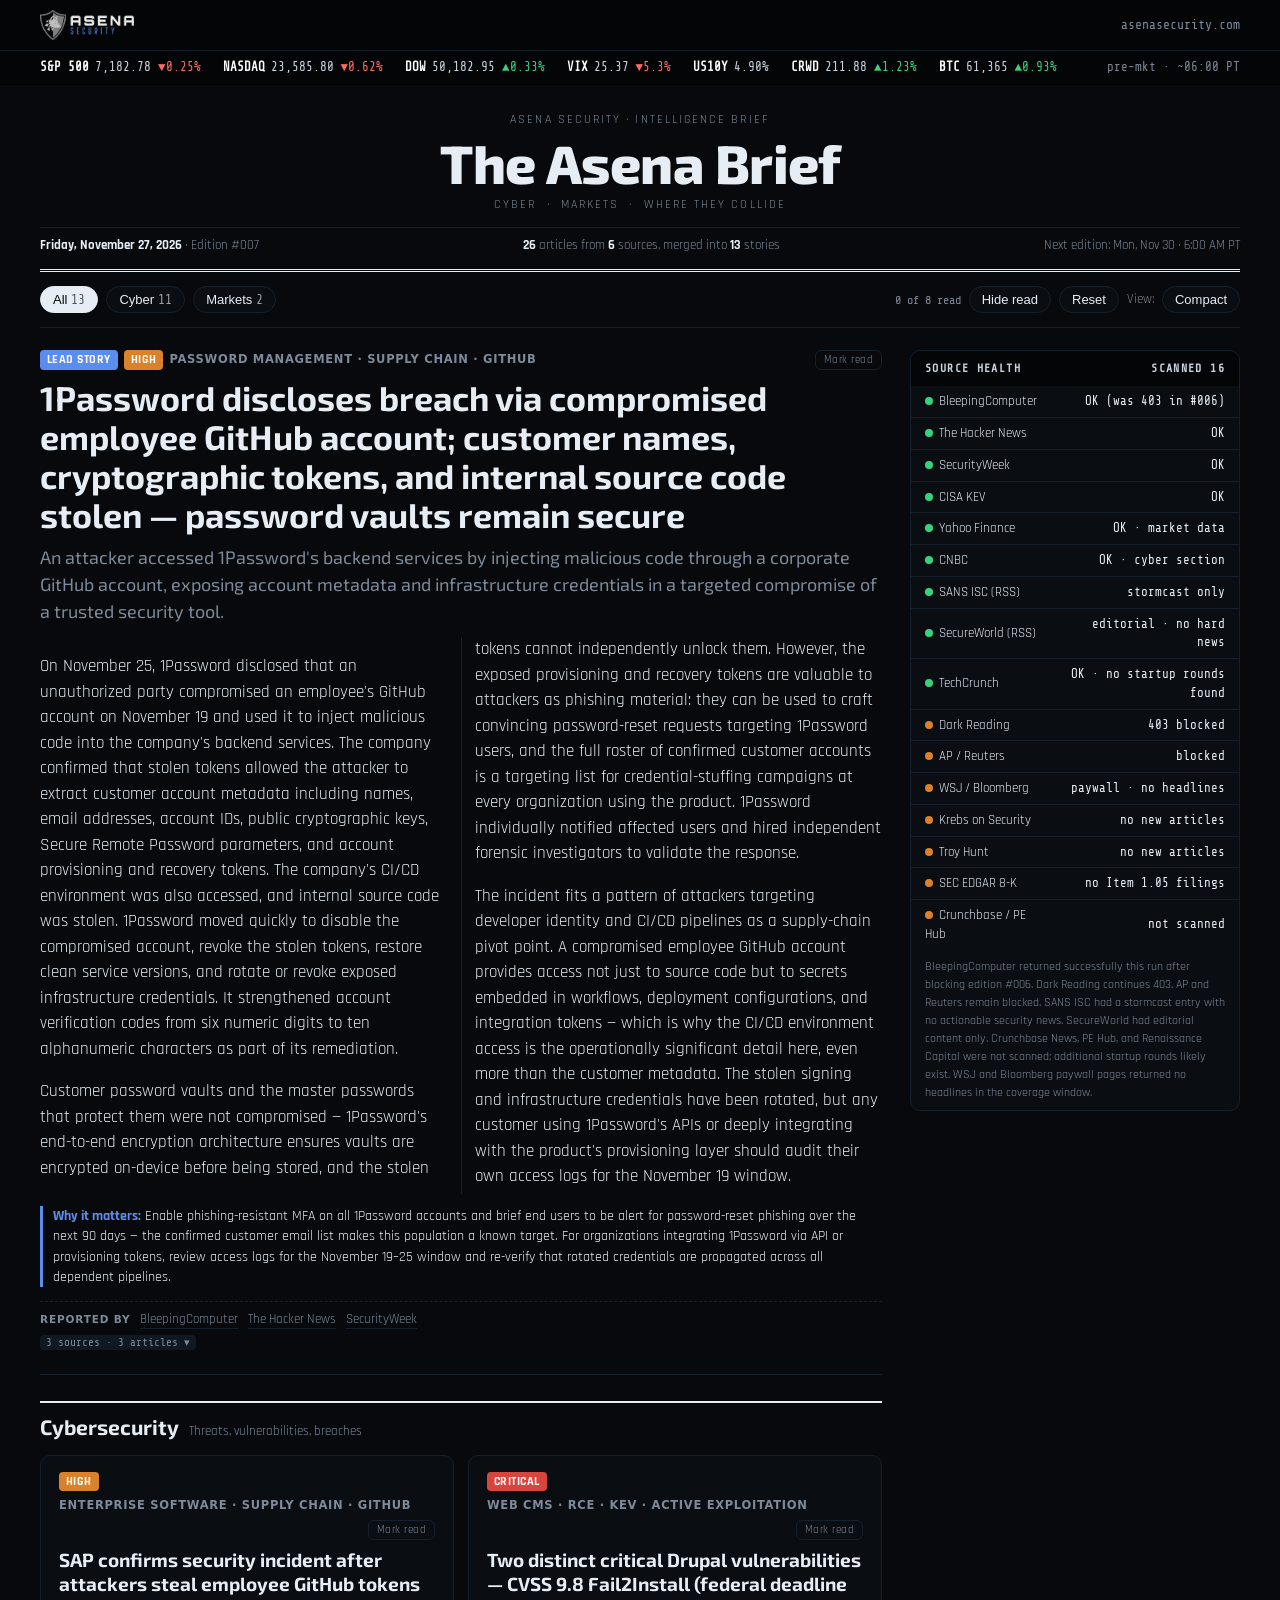
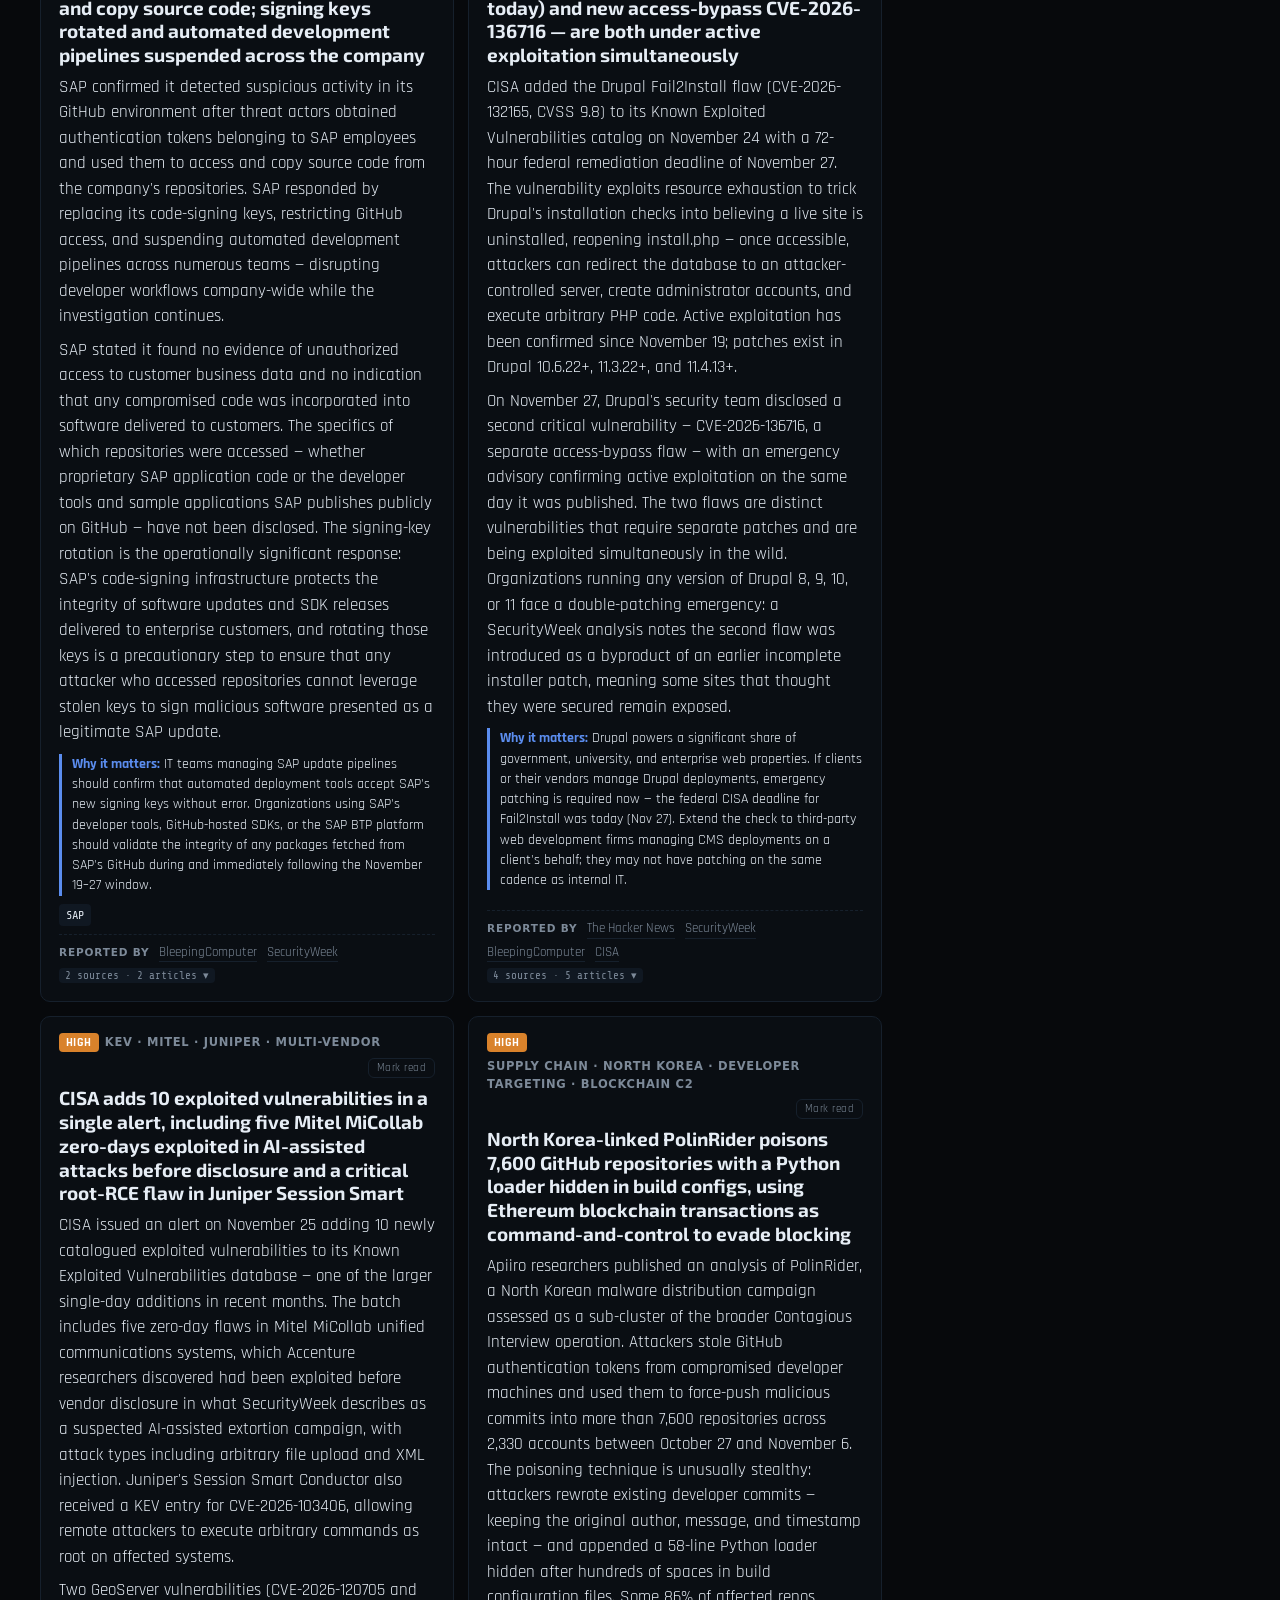
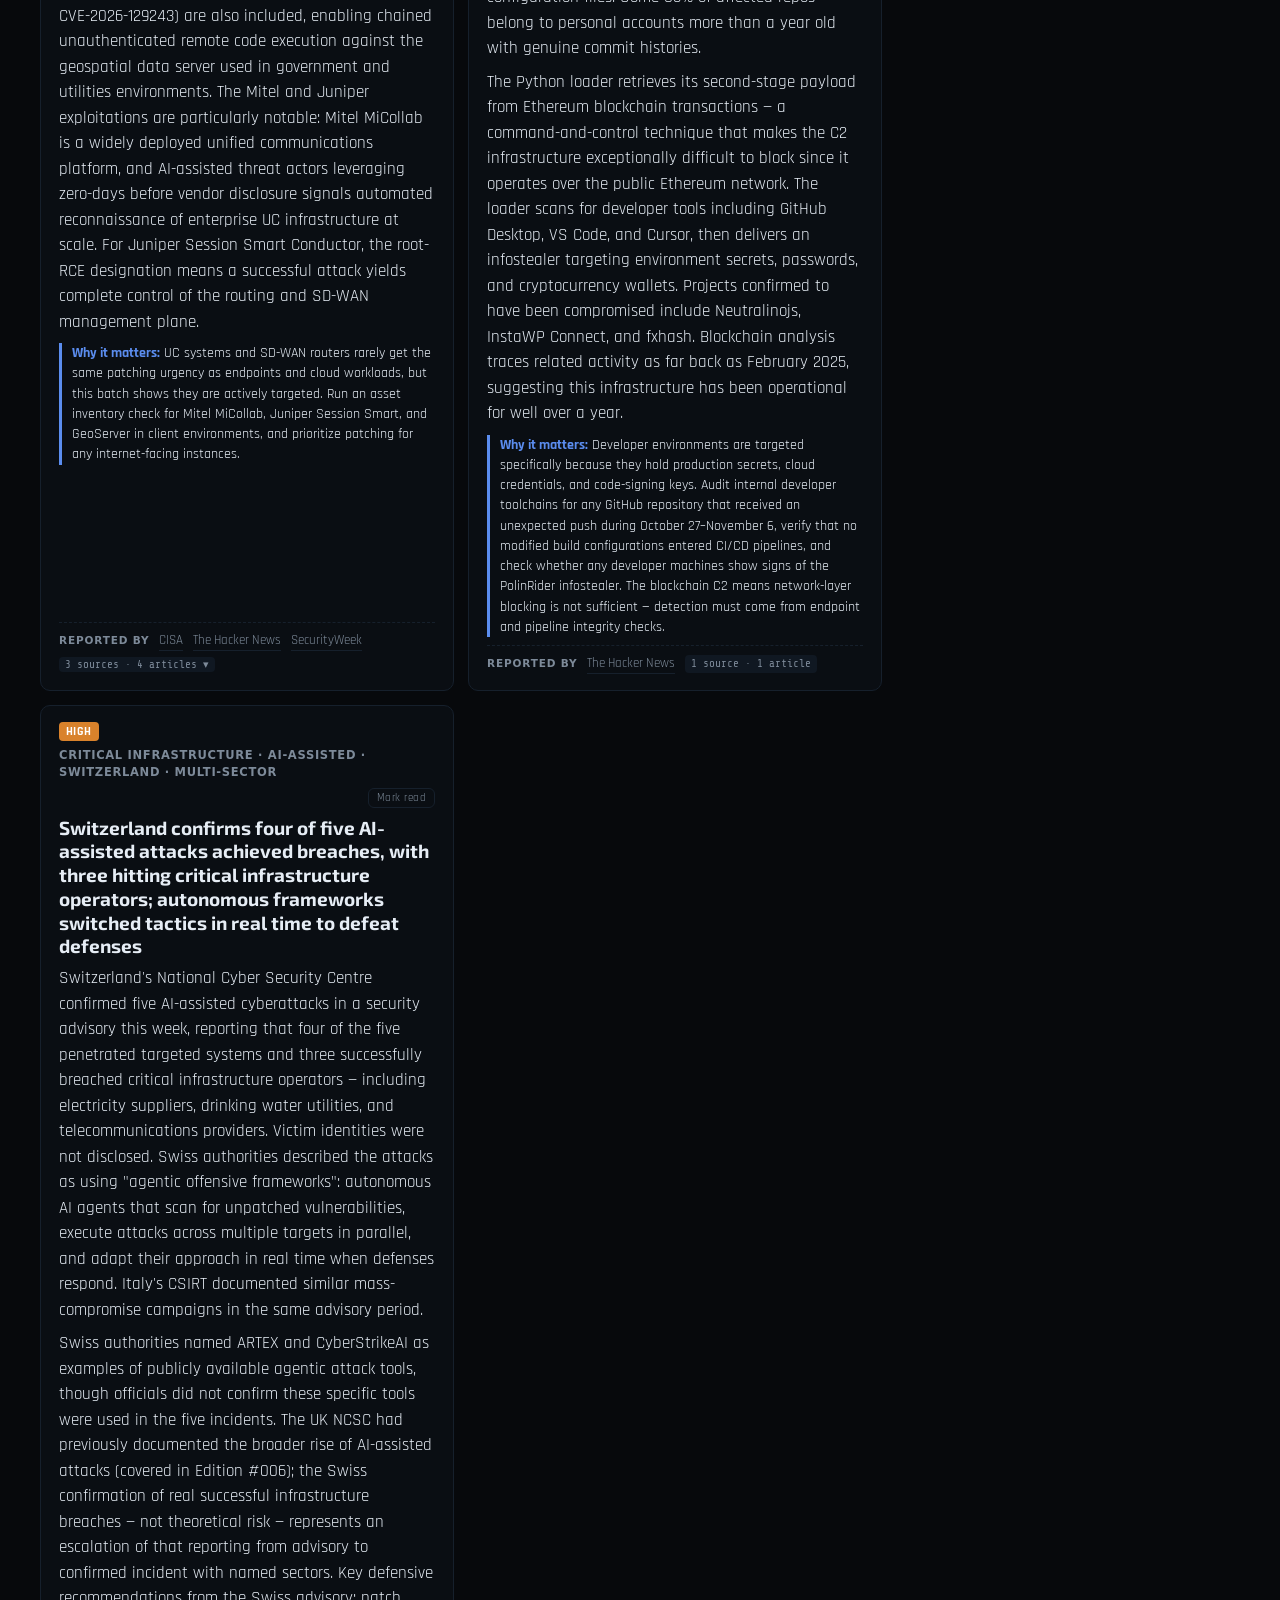
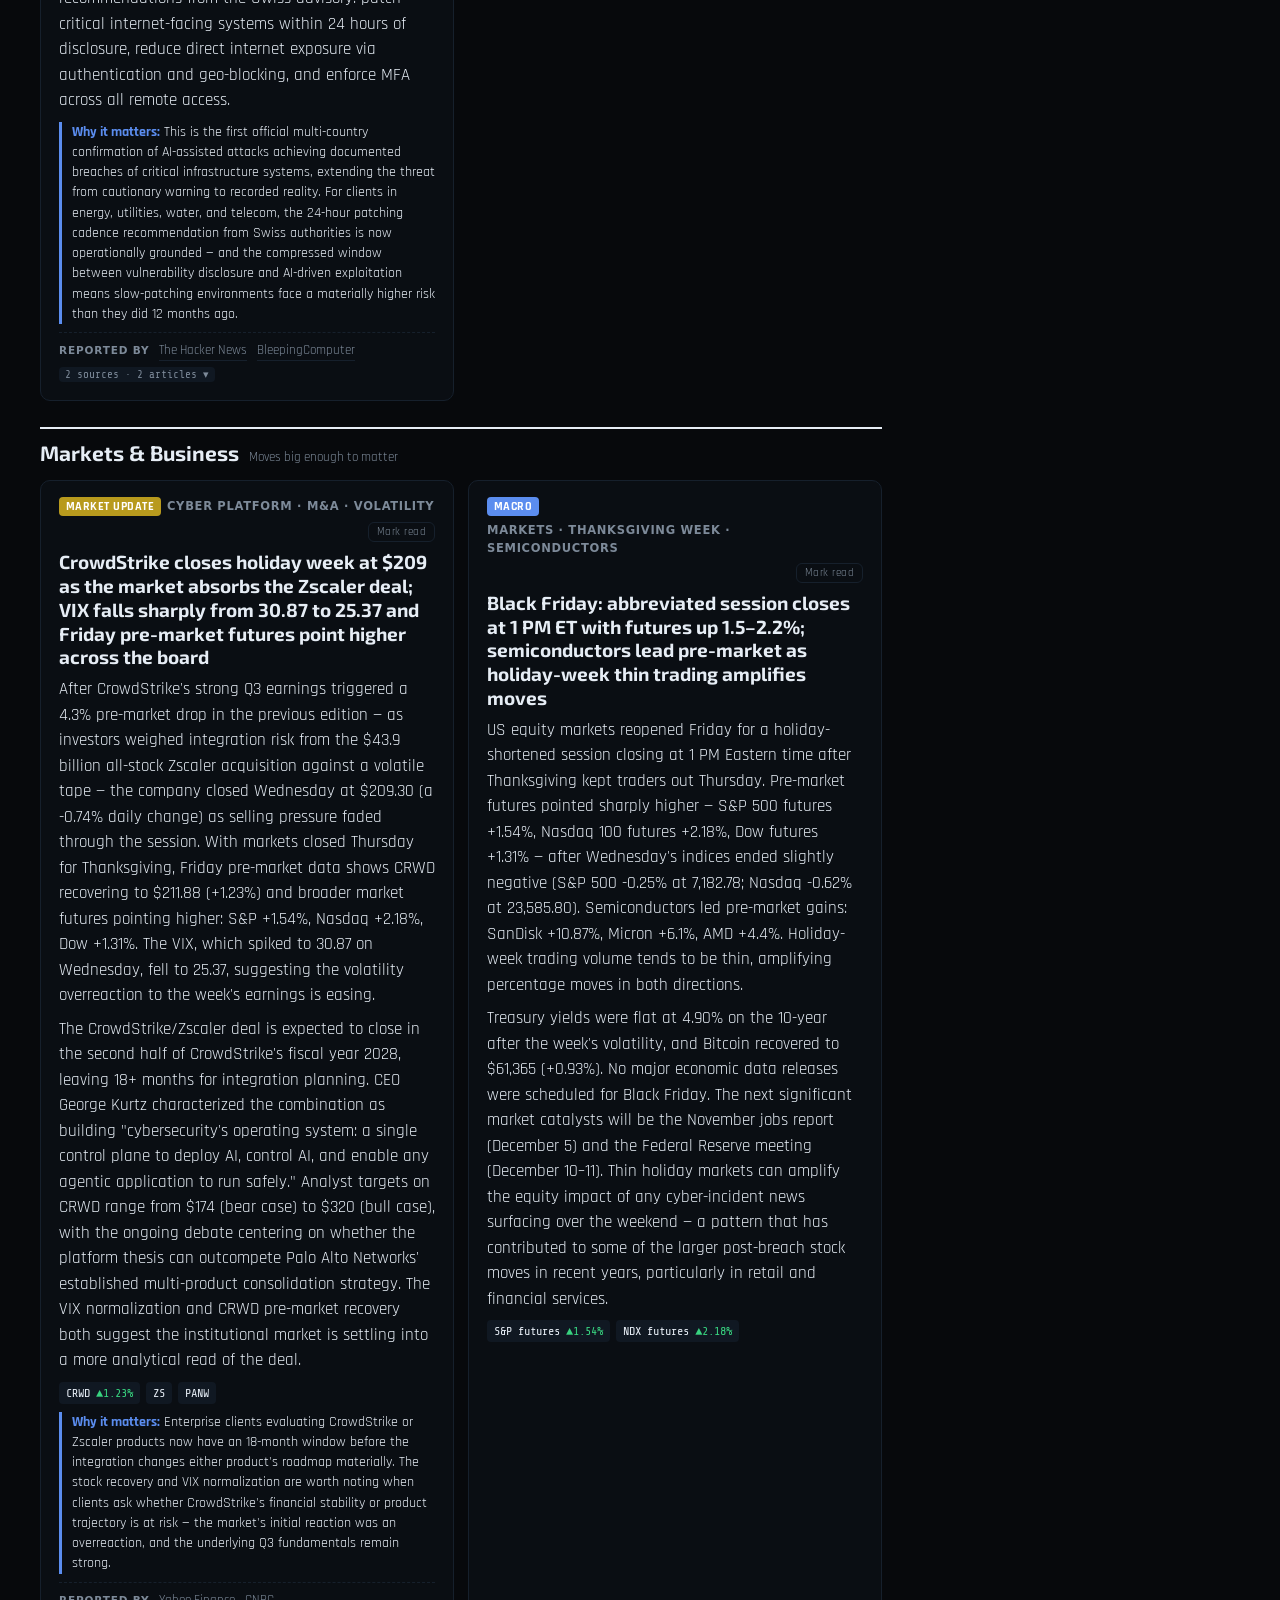
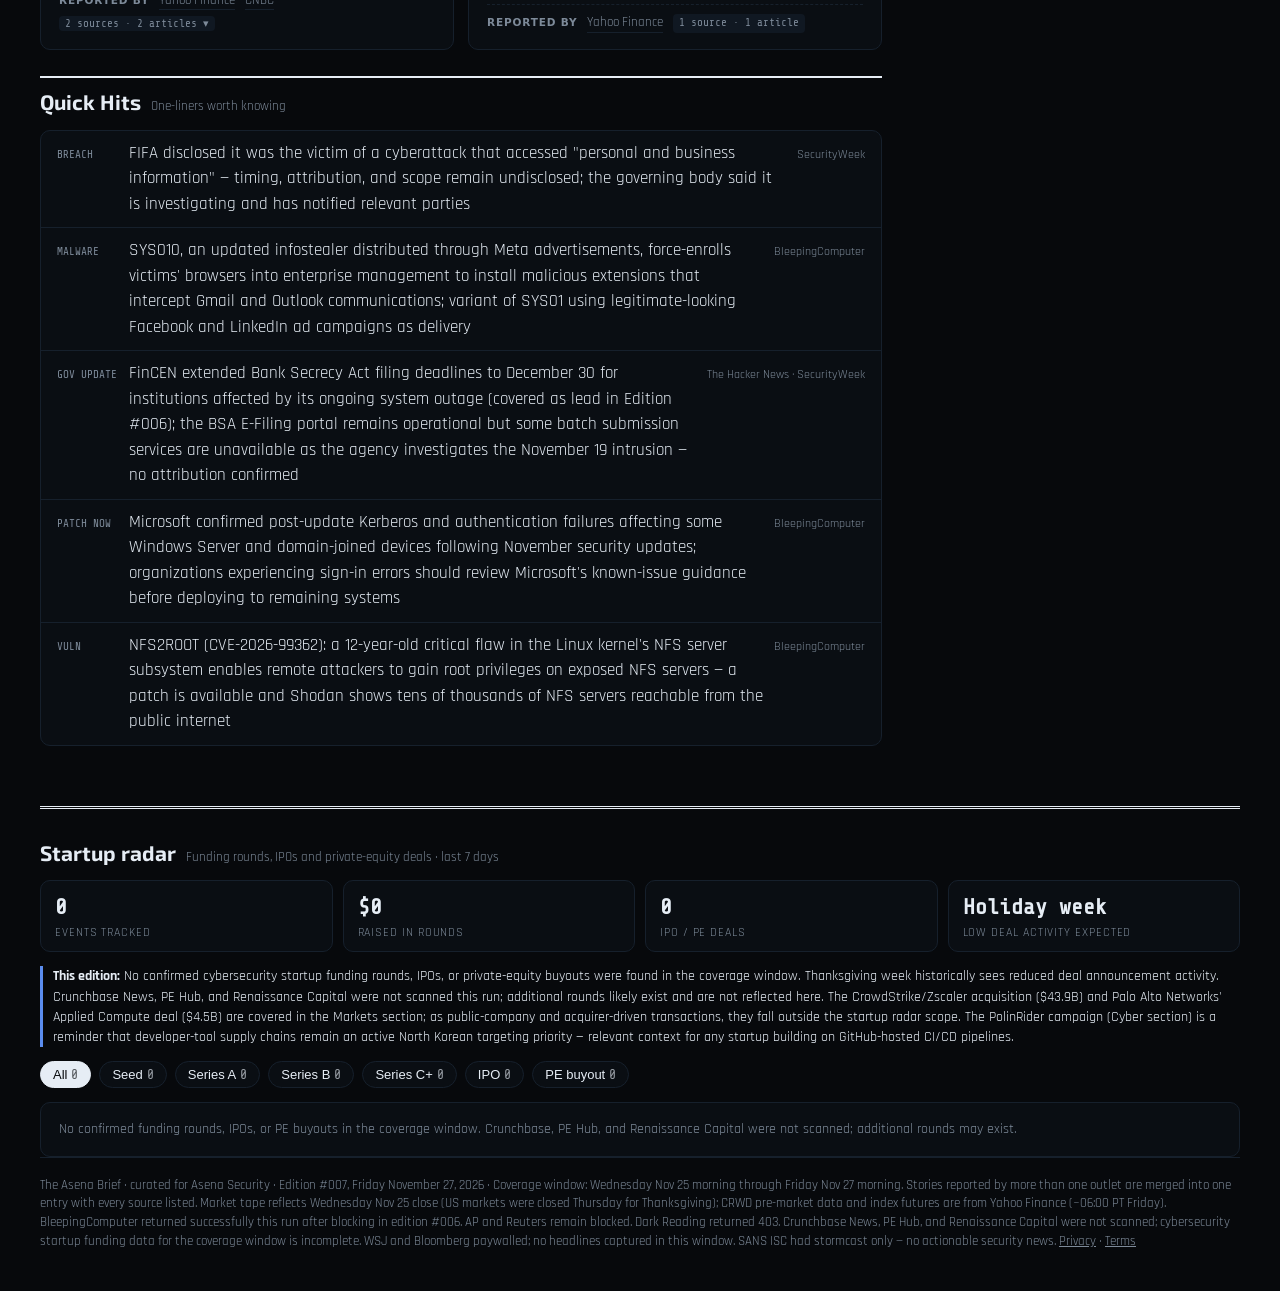
==== commit 6cff7735: "Asena Brief: Edition #007 (2026-11-27)" ====
--- a/brief/index.html
+++ b/brief/index.html
@@ -36,6 +36,8 @@
   .tape .up{color:#38d27f} .tape .down{color:#ff6b62}
   .tape .stamp{margin-left:auto;color:#7d8794}
 
+  .sample{background:#2a2410;color:#e8c96a;font-size:14px;text-align:center;padding:6px 12px;border-bottom:1px solid #4a3d16}
+
   /* ---------- masthead (editorial) ---------- */
   header.mast{border-bottom:3px double var(--ink);padding:26px 0 14px;text-align:center}
   .kicker{font-size:11.5px;letter-spacing:.18em;text-transform:uppercase;color:var(--muted)}
@@ -179,13 +181,13 @@
 
 <!-- MARKET TAPE -->
 <div class="tape"><div class="wrap">
-  <span><b>S&amp;P 500</b>7,201.09 <span class="down">▼0.50%</span></span>
-  <span><b>NASDAQ</b>23,733.54 <span class="down">▼1.48%</span></span>
-  <span><b>DOW</b>50,018.70 <span class="up">▲0.85%</span></span>
-  <span><b>VIX</b>30.87 <span class="up">▲17.1%</span></span>
-  <span><b>US10Y</b>4.85% <span class="down">▼6bp</span></span>
-  <span><b>CRWD</b>201.76 <span class="down">▼4.31%</span></span>
-  <span><b>PANW</b>338.31 <span class="down">▼4.16%</span></span>
+  <span><b>S&amp;P 500</b>7,182.78 <span class="down">▼0.25%</span></span>
+  <span><b>NASDAQ</b>23,585.80 <span class="down">▼0.62%</span></span>
+  <span><b>DOW</b>50,182.95 <span class="up">▲0.33%</span></span>
+  <span><b>VIX</b>25.37 <span class="down">▼5.3%</span></span>
+  <span><b>US10Y</b>4.90%</span>
+  <span><b>CRWD</b>211.88 <span class="up">▲1.23%</span></span>
+  <span><b>BTC</b>61,365 <span class="up">▲0.93%</span></span>
   <span class="stamp">pre-mkt · ~06:00 PT</span>
 </div></div>
 
@@ -196,16 +198,16 @@
     <h1 class="title">The Asena Brief</h1>
     <div class="kicker">Cyber &nbsp;·&nbsp; Markets &nbsp;·&nbsp; Where they collide</div>
     <div class="mastmeta">
-      <span><strong>Wednesday, November 25, 2026</strong> · Edition #006</span>
-      <span><strong>21</strong> articles from <strong>8</strong> sources, merged into <strong>14</strong> stories</span>
-      <span>Next edition: Fri, Nov 27 · 6:00 AM PT</span>
+      <span><strong>Friday, November 27, 2026</strong> · Edition #007</span>
+      <span><strong>26</strong> articles from <strong>6</strong> sources, merged into <strong>13</strong> stories</span>
+      <span>Next edition: Mon, Nov 30 · 6:00 AM PT</span>
     </div>
   </header>
 
   <!-- CONTROLS -->
   <div class="controls" role="toolbar" aria-label="Filter stories">
-    <button class="fbtn" data-f="all" aria-pressed="true">All<span class="n">14</span></button>
-    <button class="fbtn" data-f="cyber" aria-pressed="false">Cyber<span class="n">12</span></button>
+    <button class="fbtn" data-f="all" aria-pressed="true">All<span class="n">13</span></button>
+    <button class="fbtn" data-f="cyber" aria-pressed="false">Cyber<span class="n">11</span></button>
     <button class="fbtn" data-f="mkt" aria-pressed="false">Markets<span class="n">2</span></button>
     <span class="spacer"></span>
     <span class="readcount" id="readcount">0 read</span>
@@ -220,22 +222,24 @@
 
       <!-- LEAD STORY -->
       <article class="lead story" data-cat="cyber">
-        <div class="tags"><span class="sev xb">Lead story</span><span class="sev high">High</span><span class="tag">Government · Financial sector · Cyber incident</span></div>
-        <h2>US Treasury's FinCEN takes systems offline after unauthorized access discovered Tuesday evening, extending Bank Secrecy Act filing deadlines for affected institutions</h2>
-        <p class="dek">The financial crimes enforcement agency at the center of US anti-money-laundering compliance discovered an intrusion in a limited subset of its systems — raising immediate questions about the security of Suspicious Activity Report data and financial intelligence used in active law enforcement investigations.</p>
+        <div class="tags"><span class="sev xb">Lead story</span><span class="sev high">High</span><span class="tag">Password management · Supply chain · GitHub</span></div>
+        <h2>1Password discloses breach via compromised employee GitHub account; customer names, cryptographic tokens, and internal source code stolen — password vaults remain secure</h2>
+        <p class="dek">An attacker accessed 1Password's backend services by injecting malicious code through a corporate GitHub account, exposing account metadata and infrastructure credentials in a targeted compromise of a trusted security tool.</p>
         <div class="body">
-          <p>The Financial Crimes Enforcement Network (FinCEN), the Treasury Department unit that administers Bank Secrecy Act compliance for every regulated financial institution in the United States, confirmed Tuesday evening that it had discovered unauthorized access to a limited subset of its systems and proactively disconnected them while investigating. FinCEN's BSA E-Filing System remains operational, though some services became temporarily unavailable. The agency issued an order extending reporting deadlines for institutions affected by the disruptions, directing them to use alternative channels such as phone hotlines for Suspicious Activity Reports during the outage. No attribution has been established, and FinCEN made no mention of a potential data breach in its initial disclosure.</p>
-          <p>The incident arrives amid a broader wave of US government system compromises: an unclassified CIA system handling open-source intelligence was confirmed breached by an AP source on Monday, and the FBI's National Crime Information Center breach reported last week remains under investigation. Director of National Intelligence Jay Clayton appeared on news programs this week attributing recent government outages broadly to the rush to patch and upgrade systems in response to AI-powered attacks, characterizing the incidents as uncoordinated rather than part of a unified campaign — though that assessment has not been independently confirmed. The pattern underscores the pressure on federal cybersecurity infrastructure at a moment when AI-accelerated offensive tools are compressing attackers' timelines.</p>
-          <p>FinCEN's data holdings are operationally sensitive in ways that go beyond personal information. The network collects and analyzes financial transaction intelligence from banks, money services businesses, broker-dealers, insurance companies, and other regulated entities. Suspicious Activity Reports filed through FinCEN's systems describe potentially illicit transactions including drug trafficking proceeds, terrorism financing, and sanctions evasion — data that intelligence and law enforcement agencies rely on for active investigations. The agency stated it is "working diligently to return all systems to normal operations as soon as possible" and that it will provide further guidance to affected filers.</p>
+          <p>On November 25, 1Password disclosed that an unauthorized party compromised an employee's GitHub account on November 19 and used it to inject malicious code into the company's backend services. The company confirmed that stolen tokens allowed the attacker to extract customer account metadata including names, email addresses, account IDs, public cryptographic keys, Secure Remote Password parameters, and account provisioning and recovery tokens. The company's CI/CD environment was also accessed, and internal source code was stolen. 1Password moved quickly to disable the compromised account, revoke the stolen tokens, restore clean service versions, and rotate or revoke exposed infrastructure credentials. It strengthened account verification codes from six numeric digits to ten alphanumeric characters as part of its remediation.</p>
+          <p class="sum extra">Customer password vaults and the master passwords that protect them were not compromised — 1Password's end-to-end encryption architecture ensures vaults are encrypted on-device before being stored, and the stolen tokens cannot independently unlock them. However, the exposed provisioning and recovery tokens are valuable to attackers as phishing material: they can be used to craft convincing password-reset requests targeting 1Password users, and the full roster of confirmed customer accounts is a targeting list for credential-stuffing campaigns at every organization using the product. 1Password individually notified affected users and hired independent forensic investigators to validate the response.</p>
+          <p>The incident fits a pattern of attackers targeting developer identity and CI/CD pipelines as a supply-chain pivot point. A compromised employee GitHub account provides access not just to source code but to secrets embedded in workflows, deployment configurations, and integration tokens — which is why the CI/CD environment access is the operationally significant detail here, even more than the customer metadata. The stolen signing and infrastructure credentials have been rotated, but any customer using 1Password's APIs or deeply integrating with the product's provisioning layer should audit their own access logs for the November 19 window.</p>
         </div>
-        <p class="why" style="margin-top:12px"><b>Why it matters:</b> Every financial institution with BSA compliance obligations has an operational dependency on FinCEN filing systems. For clients in banking, fintech, credit unions, or any regulated financial services, the right action now is to monitor FinCEN communications for restoration updates and confirm that your alternative BSA filing procedures are documented and operational. The nature of FinCEN's data — financial intelligence used in live criminal and national security investigations — means the downstream consequences of this breach, if any data was accessed, may not be fully visible for months.</p>
+        <p class="why" style="margin-top:12px"><b>Why it matters:</b> Enable phishing-resistant MFA on all 1Password accounts and brief end users to be alert for password-reset phishing over the next 90 days — the confirmed customer email list makes this population a known target. For organizations integrating 1Password via API or provisioning tokens, review access logs for the November 19–25 window and re-verify that rotated credentials are propagated across all dependent pipelines.</p>
         <div class="srcs"><span class="lbl">Reported by</span>
-          <a href="https://www.securityweek.com/us-treasurys-fincen-disconnects-systems-following-cyber-incident/" target="_blank" rel="noopener">SecurityWeek</a>
-          <a href="https://therecord.media/treasury-fincen-takes-systems-offline-after-cyber-incident" target="_blank" rel="noopener">The Record</a>
-          <details class="arts"><summary><span class="count">2 sources · 2 articles</span></summary>
+          <a href="https://www.bleepingcomputer.com/news/security/1password-customer-data-stolen-after-employee-github-account-breach/" target="_blank" rel="noopener">BleepingComputer</a>
+          <a href="https://thehackernews.com/2026/11/1password-hacked-customer-data-and.html" target="_blank" rel="noopener">The Hacker News</a>
+          <a href="https://www.securityweek.com/1password-breach-exposes-customer-data-internal-source-code/" target="_blank" rel="noopener">SecurityWeek</a>
+          <details class="arts"><summary><span class="count">3 sources · 3 articles</span></summary>
             <ol>
-              <li><a href="https://www.securityweek.com/us-treasurys-fincen-disconnects-systems-following-cyber-incident/" target="_blank" rel="noopener">US Treasury's FinCEN Disconnects Systems Following Cyber Incident</a><span class="o">SecurityWeek · Nov 25</span></li>
-              <li><a href="https://therecord.media/treasury-fincen-takes-systems-offline-after-cyber-incident" target="_blank" rel="noopener">Treasury's FinCEN Takes Systems Offline After Cybersecurity Incident</a><span class="o">The Record · Nov 25</span></li>
+              <li><a href="https://www.bleepingcomputer.com/news/security/1password-customer-data-stolen-after-employee-github-account-breach/" target="_blank" rel="noopener">1Password Customer Data Stolen After Employee GitHub Account Breach</a><span class="o">BleepingComputer · Nov 25</span></li>
+              <li><a href="https://thehackernews.com/2026/11/1password-hacked-customer-data-and.html" target="_blank" rel="noopener">1Password Hacked, Customer Data and Source Code Stolen in GitHub Account Breach</a><span class="o">The Hacker News · Nov 26</span></li>
+              <li><a href="https://www.securityweek.com/1password-breach-exposes-customer-data-internal-source-code/" target="_blank" rel="noopener">1Password Breach Exposes Customer Data, Internal Source Code</a><span class="o">SecurityWeek · Nov 26</span></li>
             </ol></details>
         </div>
       </article>
@@ -245,83 +249,90 @@
       <div class="cards">
 
         <article class="card story" data-cat="cyber">
-          <div class="tags"><span class="sev crit">Critical</span><span class="tag">APT · Firewall · AI-assisted · Government</span></div>
-          <h4>China-linked threat actors root 25 PAN-OS firewalls on US government-affiliated organization by chaining PHP2Shell with Fragnesia kernel exploit in AI-assisted campaign</h4>
-          <p class="sum">A China-linked hacking group compromised 24 Palo Alto Networks firewalls and one management server belonging to a US government-affiliated organization by chaining PHP2Shell — critical remote code execution flaws in PAN-OS — with Fragnesia (CVE-2026-46300), a Linux kernel privilege-escalation vulnerability. The exploit chain allowed attackers to escalate from initial RCE on internet-exposed management interfaces to full root access on the underlying firewall appliance. The campaign used AI-assisted attack techniques throughout. Affected PAN-OS versions span 10.2.x through 12.2.x.</p>
-          <p class="sum extra">Palo Alto Networks released patches on November 25 (versions 12.2.4-h3, 12.1.10-h6, and others across supported product lines). The company recommends restricting management interface access via VPN rather than allowing direct internet exposure — the attack surface that enabled this campaign. Any organization running affected PAN-OS versions with management interfaces reachable from the internet should assume attacker access and begin hunting for persistence before applying the patch, as patching an already-compromised device does not remove an installed implant.</p>
-          <p class="why"><b>Why it matters:</b> Internet-exposed firewall management interfaces are a preventable attack surface. Any client running PAN-OS 10.2 through 12.2 with management interfaces accessible from the internet should treat those devices as potentially compromised and prioritize both hunting for indicators of compromise and restricting management interface exposure. Patching alone is not sufficient if the attackers are already inside.</p>
-          <div class="srcs"><span class="lbl">Reported by</span>
-            <a href="https://www.securityweek.com/palo-alto-networks-patches-fragnesia-flaw-used-to-root-firewalls/" target="_blank" rel="noopener">SecurityWeek</a>
-            <span class="count">1 source · 1 article</span>
-          </div>
-        </article>
-
-        <article class="card story" data-cat="cyber">
-          <div class="tags"><span class="sev high">High</span><span class="tag">Extortion · Vishing · Enterprise · Identity</span></div>
-          <h4>Okta links INCEPTION data leak site to ShinyHunters successors via identical vishing methodology; PepsiCo, Paychex, Duolingo, and Western Union among listed victims</h4>
-          <p class="sum">Okta's threat intelligence team linked the newly emerged INCEPTION data leak site to a threat cluster tracked as O-UNC-053, which the company assesses was previously affiliated with the ShinyHunters extortion crew. After ShinyHunters went offline in September 2026, the same victims' data began appearing on INCEPTION in mid-November 2026 — along with new victims from technology, healthcare, financial services, and retail sectors, including PepsiCo, Paychex, Duolingo, and Western Union. INCEPTION has publicly denied any affiliation with ShinyHunters, but Okta noted the operations use identical vishing attack methodologies that target MFA reset procedures at help desks to bypass authentication.</p>
-          <p class="sum extra">The vishing technique exploits a gap that strong MFA does not close: attackers phone help desks — including outsourced third-party support centers — posing as locked-out executives and convince agents to reset MFA using verification steps that rely on information easily found online such as job titles, manager names, and employee IDs. Once MFA is reset, the attacker controls the account and can access cloud and SaaS tenants to exfiltrate data in bulk. The campaign represents a continuation of the Com-affiliated threat cluster's social engineering operations that law enforcement has not been able to fully disrupt despite multiple arrests.</p>
-          <p class="why"><b>Why it matters:</b> This attack chain is preventable. Identity-verification requirements for MFA resets must exceed what an attacker can find on LinkedIn — secret phrases, out-of-band verification codes, or manager confirmation rather than knowledge-based authentication. Ensure third-party help desks and outsourced IT support providers follow the same procedure, since attackers specifically target the weakest link in the help-desk chain.</p>
-          <div class="srcs"><span class="lbl">Reported by</span>
-            <a href="https://thehackernews.com/2026/11/okta-links-shinyhunters-associated.html" target="_blank" rel="noopener">The Hacker News</a>
-            <span class="count">1 source · 1 article</span>
-          </div>
-        </article>
-
-        <article class="card story" data-cat="cyber">
-          <div class="tags"><span class="sev high">High</span><span class="tag">AI-assisted attacks · Critical infrastructure · Multi-sector · Advisory</span></div>
-          <h4>UK NCSC documents six AI offensive frameworks in circulation as GT13 campaign compromises 24 Check Point management servers across 22 organizations in 16 countries using AI-enabled exploit chains</h4>
-          <p class="sum">The UK National Cyber Security Centre published guidance this week documenting a "marked rise" in AI-assisted cyberattacks since September 2026, naming six offensive agentic frameworks in circulation — Artex, Cairn, PentAGI, RedAmon, Xalgorix, and Darkmoon — that automate vulnerability scanning, exploit development, and lateral movement at speed no human attacker can match. Concurrently, threat intelligence firm GreyNoise published details on GT13 (GreyNoise Threat 13), a threat actor that compromised 24 Check Point Security Management servers at 22 distinct organizations across energy, financial services, government, transportation, mining, engineering, and manufacturing sectors in 16 countries between October 17 and November 2.</p>
-          <p class="sum extra">The GT13 campaign chained CVE-2026-61500 (Rejetto HFS), previously patched Check Point and Citrix NetScaler flaws, Ivanti Connect Secure vulnerabilities, and older VMware vCenter and Microsoft Exchange bugs to establish footholds, then used an "agentic harness" to automate lateral movement across compromised environments. The NCSC's key finding is that AI-driven attacks overwhelmingly exploit existing, well-known vulnerabilities rather than novel zero-days — the frameworks are automating what human attackers would otherwise do slowly. "Building strong foundations has never mattered more," the agency stated.</p>
-          <p class="why"><b>Why it matters:</b> The case for patching known CVEs in internet-facing infrastructure is now more urgent: AI-enhanced attackers are scanning for and exploiting unpatched devices faster than ever, compressing the window between vulnerability disclosure and mass exploitation. Organizations that deprioritize patching Citrix, Ivanti, Fortinet, and legacy Microsoft Exchange in favor of newer initiatives are exposed to exactly this class of campaign.</p>
-          <div class="srcs"><span class="lbl">Reported by</span>
-            <a href="https://www.securityweek.com/check-point-security-management-servers-hacked-in-ai-assisted-campaign/" target="_blank" rel="noopener">SecurityWeek</a>
-            <a href="https://thehackernews.com/2026/11/hackers-compromise-24-check-point.html" target="_blank" rel="noopener">The Hacker News</a>
-            <a href="https://techcrunch.com/2026/11/24/uk-warns-ai-driven-cyberattacks-are-exposing-years-of-weak-security/" target="_blank" rel="noopener">TechCrunch</a>
-            <a href="https://therecord.media/cyberattacks-uk-artificial-intelligence" target="_blank" rel="noopener">The Record</a>
-            <details class="arts"><summary><span class="count">4 sources · 4 articles</span></summary>
-              <ol>
-                <li><a href="https://www.securityweek.com/check-point-security-management-servers-hacked-in-ai-assisted-campaign/" target="_blank" rel="noopener">Check Point Security Management Servers Hacked in AI-Assisted Campaign</a><span class="o">SecurityWeek · Nov 24</span></li>
-                <li><a href="https://thehackernews.com/2026/11/hackers-compromise-24-check-point.html" target="_blank" rel="noopener">Hackers Compromise 24 Check Point Management Servers in Suspected AI-Driven Attack Campaign</a><span class="o">The Hacker News · Nov 25</span></li>
-                <li><a href="https://techcrunch.com/2026/11/24/uk-warns-ai-driven-cyberattacks-are-exposing-years-of-weak-security/" target="_blank" rel="noopener">UK Warns AI-Driven Cyberattacks Are Exposing Years of Weak Security</a><span class="o">TechCrunch · Nov 24</span></li>
-                <li><a href="https://therecord.media/cyberattacks-uk-artificial-intelligence" target="_blank" rel="noopener">UK Cyber Agency Seeing 'Marked Rise' in AI-Driven Attacks</a><span class="o">The Record · Nov 24</span></li>
-              </ol></details>
-          </div>
-        </article>
-
-        <article class="card story" data-cat="cyber">
-          <div class="tags"><span class="sev high">High</span><span class="tag">Virtualization · Critical patches · ESX · vCenter</span></div>
-          <h4>Broadcom patches 23 vulnerabilities across VMware products including two CVSS 9.8 authentication bypasses in vCenter and ESX heap corruption flaws capable of guest-to-host code execution</h4>
-          <p class="sum">Broadcom released patches for 23 vulnerabilities across VMware vCenter, ESX, Cloud Foundation, Avi Load Balancer, and VMware Tools on November 24. The most critical is CVE-2026-123903 (CVSS 9.8), an authentication bypass in VMware Directory Service ("vmdir") allowing attackers with network access to bypass authentication and gain unauthorized access to vCenter. Two ESX flaws — CVE-2026-123910 and CVE-2026-123911 (both CVSS 9.8) — are heap corruption and use-after-free vulnerabilities in the I/O filter service that enable code execution on ESX hosts, a path that can enable virtual machine guest-to-host escapes.</p>
-          <p class="sum extra">None of these vulnerabilities are yet confirmed as exploited in the wild, though Broadcom notes that CVE-2026-123890, a separate 9.8-rated authentication bypass disclosed earlier this year, was exploited as a zero-day by suspected Chinese threat actors. The pattern of VMware vulnerabilities being targeted by nation-state actors reinforces the urgency of applying patches for critical VMware infrastructure. Affected products include vCenter 7.0 and 8.0, Cloud Foundation 5.x/9.x, ESX, Workstation, Fusion, Avi Load Balancer, and Telco Cloud Platform. Patches include vCenter 8.0 U3m and Cloud Foundation 5.2.5.</p>
-          <p class="why"><b>Why it matters:</b> VMware vCenter is the management plane for virtualized infrastructure at the majority of enterprise clients. A CVSS 9.8 authentication bypass in vCenter effectively gives an unauthenticated attacker administrative control over every virtual machine in that environment. Treat this patch cycle as urgent, particularly for clients still on vCenter 7.0 — that version has a history of being targeted before patches are applied.</p>
-          <div class="tickers">
-            <span class="tk">AVGO</span>
-          </div>
-          <div class="srcs"><span class="lbl">Reported by</span>
-            <a href="https://www.securityweek.com/vmware-updates-patch-critical-esx-vcenter-vulnerabilities/" target="_blank" rel="noopener">SecurityWeek</a>
-            <a href="https://thehackernews.com/2026/11/vmware-vcenter-hit-by-another-critical.html" target="_blank" rel="noopener">The Hacker News</a>
+          <div class="tags"><span class="sev high">High</span><span class="tag">Enterprise software · Supply chain · GitHub</span></div>
+          <h4>SAP confirms security incident after attackers steal employee GitHub tokens and copy source code; signing keys rotated and automated development pipelines suspended across the company</h4>
+          <p class="sum">SAP confirmed it detected suspicious activity in its GitHub environment after threat actors obtained authentication tokens belonging to SAP employees and used them to access and copy source code from the company's repositories. SAP responded by replacing its code-signing keys, restricting GitHub access, and suspending automated development pipelines across numerous teams — disrupting developer workflows company-wide while the investigation continues.</p>
+          <p class="sum extra">SAP stated it found no evidence of unauthorized access to customer business data and no indication that any compromised code was incorporated into software delivered to customers. The specifics of which repositories were accessed — whether proprietary SAP application code or the developer tools and sample applications SAP publishes publicly on GitHub — have not been disclosed. The signing-key rotation is the operationally significant response: SAP's code-signing infrastructure protects the integrity of software updates and SDK releases delivered to enterprise customers, and rotating those keys is a precautionary step to ensure that any attacker who accessed repositories cannot leverage stolen keys to sign malicious software presented as a legitimate SAP update.</p>
+          <p class="why"><b>Why it matters:</b> IT teams managing SAP update pipelines should confirm that automated deployment tools accept SAP's new signing keys without error. Organizations using SAP's developer tools, GitHub-hosted SDKs, or the SAP BTP platform should validate the integrity of any packages fetched from SAP's GitHub during and immediately following the November 19–27 window.</p>
+          <div class="tickers"><span class="tk">SAP</span></div>
+          <div class="srcs"><span class="lbl">Reported by</span>
+            <a href="https://www.bleepingcomputer.com/news/security/sap-confirms-security-incident-after-suspicious-github-activity/" target="_blank" rel="noopener">BleepingComputer</a>
+            <a href="https://www.securityweek.com/sap-confirms-cyberattack-source-code-reportedly-compromised/" target="_blank" rel="noopener">SecurityWeek</a>
             <details class="arts"><summary><span class="count">2 sources · 2 articles</span></summary>
               <ol>
-                <li><a href="https://www.securityweek.com/vmware-updates-patch-critical-esx-vcenter-vulnerabilities/" target="_blank" rel="noopener">VMware Updates Patch Critical ESX, vCenter Vulnerabilities</a><span class="o">SecurityWeek · Nov 24</span></li>
-                <li><a href="https://thehackernews.com/2026/11/vmware-vcenter-hit-by-another-critical.html" target="_blank" rel="noopener">VMware vCenter Hit by Another Critical 9.8-Rated Auth Bypass Flaw After Zero-Day Exploitation</a><span class="o">The Hacker News · Nov 24</span></li>
+                <li><a href="https://www.bleepingcomputer.com/news/security/sap-confirms-security-incident-after-suspicious-github-activity/" target="_blank" rel="noopener">SAP Confirms Security Incident After Suspicious GitHub Activity</a><span class="o">BleepingComputer · Nov 27</span></li>
+                <li><a href="https://www.securityweek.com/sap-confirms-cyberattack-source-code-reportedly-compromised/" target="_blank" rel="noopener">SAP Confirms Cyberattack, Source Code Reportedly Compromised</a><span class="o">SecurityWeek · Nov 27</span></li>
               </ol></details>
           </div>
         </article>
 
         <article class="card story" data-cat="cyber">
-          <div class="tags"><span class="sev high">High</span><span class="tag">Critical infrastructure · OT · Iran · Maritime</span></div>
-          <h4>US officials suspect Iran behind cyberattacks on roughly 50 oil and shipping tankers exploiting FortiBleed vulnerabilities in maritime Fortinet routers, coinciding with broader Iranian retaliation campaign</h4>
-          <p class="sum">US officials suspect Iranian hackers are behind cyberattacks targeting approximately 50 shipping vessels carrying oil, liquefied gas, and chemical cargo across Asian and European routes — including vessels headed toward US coasts — exploiting "FortiBleed," a vulnerability in Fortinet routers commonly used aboard commercial ships for navigation and operational systems. The attacks were initially reported by The Wall Street Journal and corroborated by a joint FBI-Coast Guard security alert issued in September 2026. Officials are investigating whether the campaign aims to sow fear among shippers, disrupt routes, or cause physical harm at a port.</p>
-          <p class="sum extra">The incidents represent an escalation of Iranian cyber operations into maritime critical infrastructure, following previous Iranian campaigns against water systems and medical technology companies. Navigation systems were among the compromised components, though no vessel casualties or confirmed physical incidents have been reported. The FortiBleed vulnerability underscores a persistent challenge in maritime OT security: network devices aboard vessels often run firmware versions that are years behind current patches, with upgrade cycles constrained by port call schedules and connectivity limitations.</p>
-          <p class="why"><b>Why it matters:</b> For clients with any exposure to maritime, logistics, energy, or port operations — or clients in sectors Iran has previously targeted — this is a signal to audit Fortinet devices across OT and industrial environments for the FortiBleed vulnerability and ensure firmware patching is current. The pattern of Iranian escalation into physical-consequence-capable sectors is consistent and expanding.</p>
-          <div class="srcs"><span class="lbl">Reported by</span>
-            <a href="https://techcrunch.com/2026/11/24/dozens-of-oil-and-shipping-tankers-hacked-in-recent-weeks-per-report/" target="_blank" rel="noopener">TechCrunch</a>
-            <a href="https://www.wsj.com" target="_blank" rel="noopener">WSJ</a>
+          <div class="tags"><span class="sev crit">Critical</span><span class="tag">Web CMS · RCE · KEV · Active exploitation</span></div>
+          <h4>Two distinct critical Drupal vulnerabilities — CVSS 9.8 Fail2Install (federal deadline today) and new access-bypass CVE-2026-136716 — are both under active exploitation simultaneously</h4>
+          <p class="sum">CISA added the Drupal Fail2Install flaw (CVE-2026-132165, CVSS 9.8) to its Known Exploited Vulnerabilities catalog on November 24 with a 72-hour federal remediation deadline of November 27. The vulnerability exploits resource exhaustion to trick Drupal's installation checks into believing a live site is uninstalled, reopening install.php — once accessible, attackers can redirect the database to an attacker-controlled server, create administrator accounts, and execute arbitrary PHP code. Active exploitation has been confirmed since November 19; patches exist in Drupal 10.6.22+, 11.3.22+, and 11.4.13+.</p>
+          <p class="sum extra">On November 27, Drupal's security team disclosed a second critical vulnerability — CVE-2026-136716, a separate access-bypass flaw — with an emergency advisory confirming active exploitation on the same day it was published. The two flaws are distinct vulnerabilities that require separate patches and are being exploited simultaneously in the wild. Organizations running any version of Drupal 8, 9, 10, or 11 face a double-patching emergency: a SecurityWeek analysis notes the second flaw was introduced as a byproduct of an earlier incomplete installer patch, meaning some sites that thought they were secured remain exposed.</p>
+          <p class="why"><b>Why it matters:</b> Drupal powers a significant share of government, university, and enterprise web properties. If clients or their vendors manage Drupal deployments, emergency patching is required now — the federal CISA deadline for Fail2Install was today (Nov 27). Extend the check to third-party web development firms managing CMS deployments on a client's behalf; they may not have patching on the same cadence as internal IT.</p>
+          <div class="srcs"><span class="lbl">Reported by</span>
+            <a href="https://thehackernews.com/2026/11/drupal-fail2install-exploit-details.html" target="_blank" rel="noopener">The Hacker News</a>
+            <a href="https://www.securityweek.com/drupal-installer-patch-left-a-gap-attackers-are-already-exploiting/" target="_blank" rel="noopener">SecurityWeek</a>
+            <a href="https://www.bleepingcomputer.com/news/security/hackers-now-exploit-critical-drupal-rce-flaw-to-hijack-sites/" target="_blank" rel="noopener">BleepingComputer</a>
+            <a href="https://www.cisa.gov/news-events/alerts/2026/11/25/cisa-adds-10-known-exploited-vulnerabilities-catalog" target="_blank" rel="noopener">CISA</a>
+            <details class="arts"><summary><span class="count">4 sources · 5 articles</span></summary>
+              <ol>
+                <li><a href="https://thehackernews.com/2026/11/drupal-fail2install-exploit-details.html" target="_blank" rel="noopener">Drupal Fail2Install Exploit Details Emerge as Critical RCE Flaw Faces Active Exploitation</a><span class="o">The Hacker News · Nov 25</span></li>
+                <li><a href="https://thehackernews.com/2026/11/drupal-warns-of-new-highly-critical.html" target="_blank" rel="noopener">Drupal Warns of New Highly Critical Site Takeover Vulnerability Under Active Exploitation</a><span class="o">The Hacker News · Nov 26</span></li>
+                <li><a href="https://www.securityweek.com/drupal-installer-patch-left-a-gap-attackers-are-already-exploiting/" target="_blank" rel="noopener">Drupal Installer Patch Left a Gap Attackers Are Already Exploiting</a><span class="o">SecurityWeek · Nov 26</span></li>
+                <li><a href="https://www.bleepingcomputer.com/news/security/hackers-now-exploit-critical-drupal-rce-flaw-to-hijack-sites/" target="_blank" rel="noopener">Hackers Now Exploit Critical Drupal RCE Flaw to Hijack Sites</a><span class="o">BleepingComputer · Nov 25</span></li>
+                <li><a href="https://www.bleepingcomputer.com/news/security/drupal-warns-of-new-access-bypass-flaw-exploited-in-attacks/" target="_blank" rel="noopener">Drupal Warns of New Site Takeover Flaw Exploited in Attacks</a><span class="o">BleepingComputer · Nov 27</span></li>
+              </ol></details>
+          </div>
+        </article>
+
+        <article class="card story" data-cat="cyber">
+          <div class="tags"><span class="sev high">High</span><span class="tag">KEV · Mitel · Juniper · Multi-vendor</span></div>
+          <h4>CISA adds 10 exploited vulnerabilities in a single alert, including five Mitel MiCollab zero-days exploited in AI-assisted attacks before disclosure and a critical root-RCE flaw in Juniper Session Smart</h4>
+          <p class="sum">CISA issued an alert on November 25 adding 10 newly catalogued exploited vulnerabilities to its Known Exploited Vulnerabilities database — one of the larger single-day additions in recent months. The batch includes five zero-day flaws in Mitel MiCollab unified communications systems, which Accenture researchers discovered had been exploited before vendor disclosure in what SecurityWeek describes as a suspected AI-assisted extortion campaign, with attack types including arbitrary file upload and XML injection. Juniper's Session Smart Conductor also received a KEV entry for CVE-2026-103406, allowing remote attackers to execute arbitrary commands as root on affected systems.</p>
+          <p class="sum extra">Two GeoServer vulnerabilities (CVE-2026-120705 and CVE-2026-129243) are also included, enabling chained unauthenticated remote code execution against the geospatial data server used in government and utilities environments. The Mitel and Juniper exploitations are particularly notable: Mitel MiCollab is a widely deployed unified communications platform, and AI-assisted threat actors leveraging zero-days before vendor disclosure signals automated reconnaissance of enterprise UC infrastructure at scale. For Juniper Session Smart Conductor, the root-RCE designation means a successful attack yields complete control of the routing and SD-WAN management plane.</p>
+          <p class="why"><b>Why it matters:</b> UC systems and SD-WAN routers rarely get the same patching urgency as endpoints and cloud workloads, but this batch shows they are actively targeted. Run an asset inventory check for Mitel MiCollab, Juniper Session Smart, and GeoServer in client environments, and prioritize patching for any internet-facing instances.</p>
+          <div class="srcs"><span class="lbl">Reported by</span>
+            <a href="https://www.cisa.gov/news-events/alerts/2026/11/25/cisa-adds-10-known-exploited-vulnerabilities-catalog" target="_blank" rel="noopener">CISA</a>
+            <a href="https://thehackernews.com/2026/11/hackers-exploit-10-vulnerabilities.html" target="_blank" rel="noopener">The Hacker News</a>
+            <a href="https://www.securityweek.com/critical-juniper-session-smart-conductor-flaw-exploited-in-attacks/" target="_blank" rel="noopener">SecurityWeek</a>
+            <details class="arts"><summary><span class="count">3 sources · 4 articles</span></summary>
+              <ol>
+                <li><a href="https://www.cisa.gov/news-events/alerts/2026/11/25/cisa-adds-10-known-exploited-vulnerabilities-catalog" target="_blank" rel="noopener">CISA Adds 10 Known Exploited Vulnerabilities to Catalog</a><span class="o">CISA · Nov 25</span></li>
+                <li><a href="https://thehackernews.com/2026/11/hackers-exploit-10-vulnerabilities.html" target="_blank" rel="noopener">Hackers Exploit 10 Vulnerabilities Across Mitel, Juniper, Vates, and Danfoss Products</a><span class="o">The Hacker News · Nov 26</span></li>
+                <li><a href="https://www.securityweek.com/critical-juniper-session-smart-conductor-flaw-exploited-in-attacks/" target="_blank" rel="noopener">Critical Juniper Session Smart Conductor Flaw Exploited in Attacks</a><span class="o">SecurityWeek · Nov 26</span></li>
+                <li><a href="https://www.securityweek.com/mitel-micollab-zero-days-exploited-in-suspected-ai-assisted-attacks/" target="_blank" rel="noopener">Mitel MiCollab Zero-Days Exploited in Suspected AI-Assisted Attacks</a><span class="o">SecurityWeek · Nov 26</span></li>
+              </ol></details>
+          </div>
+        </article>
+
+        <article class="card story" data-cat="cyber">
+          <div class="tags"><span class="sev high">High</span><span class="tag">Supply chain · North Korea · Developer targeting · Blockchain C2</span></div>
+          <h4>North Korea-linked PolinRider poisons 7,600 GitHub repositories with a Python loader hidden in build configs, using Ethereum blockchain transactions as command-and-control to evade blocking</h4>
+          <p class="sum">Apiiro researchers published an analysis of PolinRider, a North Korean malware distribution campaign assessed as a sub-cluster of the broader Contagious Interview operation. Attackers stole GitHub authentication tokens from compromised developer machines and used them to force-push malicious commits into more than 7,600 repositories across 2,330 accounts between October 27 and November 6. The poisoning technique is unusually stealthy: attackers rewrote existing developer commits — keeping the original author, message, and timestamp intact — and appended a 58-line Python loader hidden after hundreds of spaces in build configuration files. Some 86% of affected repos belong to personal accounts more than a year old with genuine commit histories.</p>
+          <p class="sum extra">The Python loader retrieves its second-stage payload from Ethereum blockchain transactions — a command-and-control technique that makes the C2 infrastructure exceptionally difficult to block since it operates over the public Ethereum network. The loader scans for developer tools including GitHub Desktop, VS Code, and Cursor, then delivers an infostealer targeting environment secrets, passwords, and cryptocurrency wallets. Projects confirmed to have been compromised include Neutralinojs, InstaWP Connect, and fxhash. Blockchain analysis traces related activity as far back as February 2025, suggesting this infrastructure has been operational for well over a year.</p>
+          <p class="why"><b>Why it matters:</b> Developer environments are targeted specifically because they hold production secrets, cloud credentials, and code-signing keys. Audit internal developer toolchains for any GitHub repository that received an unexpected push during October 27–November 6, verify that no modified build configurations entered CI/CD pipelines, and check whether any developer machines show signs of the PolinRider infostealer. The blockchain C2 means network-layer blocking is not sufficient — detection must come from endpoint and pipeline integrity checks.</p>
+          <div class="srcs"><span class="lbl">Reported by</span>
+            <a href="https://thehackernews.com/2026/11/north-korea-linked-polinrider-poisons.html" target="_blank" rel="noopener">The Hacker News</a>
+            <span class="count">1 source · 1 article</span>
+          </div>
+        </article>
+
+        <article class="card story" data-cat="cyber">
+          <div class="tags"><span class="sev high">High</span><span class="tag">Critical infrastructure · AI-assisted · Switzerland · Multi-sector</span></div>
+          <h4>Switzerland confirms four of five AI-assisted attacks achieved breaches, with three hitting critical infrastructure operators; autonomous frameworks switched tactics in real time to defeat defenses</h4>
+          <p class="sum">Switzerland's National Cyber Security Centre confirmed five AI-assisted cyberattacks in a security advisory this week, reporting that four of the five penetrated targeted systems and three successfully breached critical infrastructure operators — including electricity suppliers, drinking water utilities, and telecommunications providers. Victim identities were not disclosed. Swiss authorities described the attacks as using "agentic offensive frameworks": autonomous AI agents that scan for unpatched vulnerabilities, execute attacks across multiple targets in parallel, and adapt their approach in real time when defenses respond. Italy's CSIRT documented similar mass-compromise campaigns in the same advisory period.</p>
+          <p class="sum extra">Swiss authorities named ARTEX and CyberStrikeAI as examples of publicly available agentic attack tools, though officials did not confirm these specific tools were used in the five incidents. The UK NCSC had previously documented the broader rise of AI-assisted attacks (covered in Edition #006); the Swiss confirmation of real successful infrastructure breaches — not theoretical risk — represents an escalation of that reporting from advisory to confirmed incident with named sectors. Key defensive recommendations from the Swiss advisory: patch critical internet-facing systems within 24 hours of disclosure, reduce direct internet exposure via authentication and geo-blocking, and enforce MFA across all remote access.</p>
+          <p class="why"><b>Why it matters:</b> This is the first official multi-country confirmation of AI-assisted attacks achieving documented breaches of critical infrastructure systems, extending the threat from cautionary warning to recorded reality. For clients in energy, utilities, water, and telecom, the 24-hour patching cadence recommendation from Swiss authorities is now operationally grounded — and the compressed window between vulnerability disclosure and AI-driven exploitation means slow-patching environments face a materially higher risk than they did 12 months ago.</p>
+          <div class="srcs"><span class="lbl">Reported by</span>
+            <a href="https://thehackernews.com/2026/11/switzerland-confirms-ai-assisted.html" target="_blank" rel="noopener">The Hacker News</a>
+            <a href="https://www.bleepingcomputer.com/news/security/italy-and-switzerland-warn-of-autonomous-ai-driven-cyberattacks/" target="_blank" rel="noopener">BleepingComputer</a>
             <details class="arts"><summary><span class="count">2 sources · 2 articles</span></summary>
               <ol>
-                <li><a href="https://techcrunch.com/2026/11/24/dozens-of-oil-and-shipping-tankers-hacked-in-recent-weeks-per-report/" target="_blank" rel="noopener">Dozens of Oil and Shipping Tankers Hacked in Recent Weeks, Per Report</a><span class="o">TechCrunch · Nov 24</span></li>
-                <li><a href="https://www.wsj.com" target="_blank" rel="noopener">Iran Suspected in Cyberattacks on US-Bound Oil Tankers</a><span class="o">WSJ · Nov 24 · paywall</span></li>
+                <li><a href="https://thehackernews.com/2026/11/switzerland-confirms-ai-assisted.html" target="_blank" rel="noopener">Switzerland Confirms AI-Assisted Cyberattacks Breached Critical Infrastructure Operators</a><span class="o">The Hacker News · Nov 26</span></li>
+                <li><a href="https://www.bleepingcomputer.com/news/security/italy-and-switzerland-warn-of-autonomous-ai-driven-cyberattacks/" target="_blank" rel="noopener">Italy and Switzerland Warn of Autonomous AI-Driven Cyberattacks</a><span class="o">BleepingComputer · Nov 25</span></li>
               </ol></details>
           </div>
         </article>
@@ -333,38 +344,31 @@
       <div class="cards">
 
         <article class="card story" data-cat="mkt">
-          <div class="tags"><span class="sev med">Earnings</span><span class="tag">Cyber × Markets · Cyber platform · Acquisition integration</span></div>
-          <h4>CrowdStrike reports strong Q3 FY2027 — 28% revenue growth, $419M in net new ARR — but shares slide 4% pre-market as investors weigh CRWD/ZS integration risk against a volatile market backdrop</h4>
-          <p class="sum">CrowdStrike reported Q3 fiscal 2027 results that beat analyst expectations across the board: revenue grew 28.3% versus the 23.9% anticipated, earnings per share came in at $0.34 against a $0.31 estimate, and the company raised full-year guidance. Net new annual recurring revenue of $419 million sets a record for the company. Despite the beat, shares fell approximately 4% in pre-market trading on Wednesday, as investor attention remains fixed on integration complexity and dilution risk from the pending $43.9 billion all-stock acquisition of Zscaler.</p>
-          <p class="sum extra">CEO George Kurtz defended the Zscaler deal publicly on Monday, calling it a "winning combination" of endpoint detection and zero-trust network access that creates a platform capable of competing with Palo Alto Networks across the full security stack. The stock has declined sharply since the deal's announcement, with analyst price targets ranging from $174 to $320. The broader tech selloff — Nasdaq down 1.48% Wednesday morning and VIX above 30 — adds pressure to a stock that was already down on deal concerns. For enterprise clients, the fundamental point remains: CrowdStrike's underlying business is healthy and growing at scale despite the market noise.</p>
-          <div class="tickers">
-            <span class="tk">CRWD <span class="down">▼4.31%</span></span>
-            <span class="tk">ZS</span>
-            <span class="tk">PANW <span class="down">▼4.16%</span></span>
-          </div>
-          <p class="why"><b>Why it matters:</b> Strong earnings confirm CrowdStrike's financial stability heading into a multi-year integration period. Clients evaluating platform consolidation decisions over the next 12 months should separate business health from market sentiment: the Q3 results support confidence in CrowdStrike's near-term roadmap, while the stock reaction is a signal to watch for how the integration narrative develops over the coming quarters.</p>
-          <div class="srcs"><span class="lbl">Reported by</span>
+          <div class="tags"><span class="sev med">Market update</span><span class="tag">Cyber platform · M&amp;A · Volatility</span></div>
+          <h4>CrowdStrike closes holiday week at $209 as the market absorbs the Zscaler deal; VIX falls sharply from 30.87 to 25.37 and Friday pre-market futures point higher across the board</h4>
+          <p class="sum">After CrowdStrike's strong Q3 earnings triggered a 4.3% pre-market drop in the previous edition — as investors weighed integration risk from the $43.9 billion all-stock Zscaler acquisition against a volatile tape — the company closed Wednesday at $209.30 (a -0.74% daily change) as selling pressure faded through the session. With markets closed Thursday for Thanksgiving, Friday pre-market data shows CRWD recovering to $211.88 (+1.23%) and broader market futures pointing higher: S&P +1.54%, Nasdaq +2.18%, Dow +1.31%. The VIX, which spiked to 30.87 on Wednesday, fell to 25.37, suggesting the volatility overreaction to the week's earnings is easing.</p>
+          <p class="sum extra">The CrowdStrike/Zscaler deal is expected to close in the second half of CrowdStrike's fiscal year 2028, leaving 18+ months for integration planning. CEO George Kurtz characterized the combination as building "cybersecurity's operating system: a single control plane to deploy AI, control AI, and enable any agentic application to run safely." Analyst targets on CRWD range from $174 (bear case) to $320 (bull case), with the ongoing debate centering on whether the platform thesis can outcompete Palo Alto Networks' established multi-product consolidation strategy. The VIX normalization and CRWD pre-market recovery both suggest the institutional market is settling into a more analytical read of the deal.</p>
+          <div class="tickers"><span class="tk">CRWD <span class="up">▲1.23%</span></span><span class="tk">ZS</span><span class="tk">PANW</span></div>
+          <p class="why"><b>Why it matters:</b> Enterprise clients evaluating CrowdStrike or Zscaler products now have an 18-month window before the integration changes either product's roadmap materially. The stock recovery and VIX normalization are worth noting when clients ask whether CrowdStrike's financial stability or product trajectory is at risk — the market's initial reaction was an overreaction, and the underlying Q3 fundamentals remain strong.</p>
+          <div class="srcs"><span class="lbl">Reported by</span>
+            <a href="https://finance.yahoo.com/quote/CRWD/" target="_blank" rel="noopener">Yahoo Finance</a>
             <a href="https://www.cnbc.com/2026/11/23/crowdstrike-zscaler-deal-ceo-george-kurtz.html" target="_blank" rel="noopener">CNBC</a>
-            <a href="https://finance.yahoo.com/quote/CRWD/" target="_blank" rel="noopener">Yahoo Finance</a>
             <details class="arts"><summary><span class="count">2 sources · 2 articles</span></summary>
               <ol>
+                <li><a href="https://finance.yahoo.com/quote/CRWD/" target="_blank" rel="noopener">CrowdStrike (CRWD) Market Data and Pre-Market Trading</a><span class="o">Yahoo Finance · Nov 27</span></li>
                 <li><a href="https://www.cnbc.com/2026/11/23/crowdstrike-zscaler-deal-ceo-george-kurtz.html" target="_blank" rel="noopener">CrowdStrike CEO Defends Zscaler Acquisition, Calls It a 'Winning Combination'</a><span class="o">CNBC · Nov 23</span></li>
-                <li><a href="https://finance.yahoo.com/quote/CRWD/" target="_blank" rel="noopener">CrowdStrike (CRWD) Earnings and Market Data</a><span class="o">Yahoo Finance · Nov 25</span></li>
               </ol></details>
           </div>
         </article>
 
         <article class="card story" data-cat="mkt">
-          <div class="tags"><span class="sev med">Earnings · M&amp;A</span><span class="tag">Cyber platform · AI infrastructure · Acquisition</span></div>
-          <h4>Palo Alto Networks reports 39% revenue growth and 66% next-gen security ARR growth in Q1 FY2027, announces $4.5 billion Applied Compute acquisition as shares retreat in tech selloff</h4>
-          <p class="sum">Palo Alto Networks reported Q1 fiscal 2027 results showing 39% revenue growth and 66% next-generation security ARR growth, alongside raised full-year guidance. The company simultaneously announced a planned $4.5 billion acquisition of Applied Compute, signaling continued expansion into AI infrastructure security. PANW has been the standout performer in the cybersecurity sector year-to-date, up 91.63% versus the S&amp;P 500's 5.19%. Despite the strong fundamentals, shares fell 4.16% pre-market Wednesday alongside a broad tech pullback as the Nasdaq extended its November weakness and the VIX climbed above 30.</p>
-          <p class="sum extra">The Applied Compute acquisition extends Palo Alto's platform strategy further into the AI infrastructure layer — GPU clusters, model-serving endpoints, and the identity and access management challenges that come with AI agent deployment. CEO Nikesh Arora has consistently framed the company's consolidation strategy as creating a single-platform model that eliminates the complexity of running dozens of point security tools. Analyst concerns center on whether valuation — P/E above 600 — can be sustained as the consolidation strategy requires deep discounting to win platform deals. The stock's pre-market retreat reflects the broader tech selloff rather than a company-specific catalyst.</p>
-          <div class="tickers">
-            <span class="tk">PANW <span class="down">▼4.16%</span></span>
-          </div>
-          <p class="why"><b>Why it matters:</b> Palo Alto's strong execution and the Applied Compute acquisition confirm the company is investing aggressively in AI infrastructure security — an area where many enterprise clients are still assessing their exposure. For clients on PANW products, the financial health and investment trajectory support roadmap confidence. For clients evaluating platform consolidation, Palo Alto's discounting model is worth benchmarking against the CrowdStrike/Zscaler combined platform as an alternative.</p>
-          <div class="srcs"><span class="lbl">Reported by</span>
-            <a href="https://finance.yahoo.com/quote/PANW/" target="_blank" rel="noopener">Yahoo Finance</a>
+          <div class="tags"><span class="sev info">Macro</span><span class="tag">Markets · Thanksgiving week · Semiconductors</span></div>
+          <h4>Black Friday: abbreviated session closes at 1 PM ET with futures up 1.5–2.2%; semiconductors lead pre-market as holiday-week thin trading amplifies moves</h4>
+          <p class="sum">US equity markets reopened Friday for a holiday-shortened session closing at 1 PM Eastern time after Thanksgiving kept traders out Thursday. Pre-market futures pointed sharply higher — S&P 500 futures +1.54%, Nasdaq 100 futures +2.18%, Dow futures +1.31% — after Wednesday's indices ended slightly negative (S&P 500 -0.25% at 7,182.78; Nasdaq -0.62% at 23,585.80). Semiconductors led pre-market gains: SanDisk +10.87%, Micron +6.1%, AMD +4.4%. Holiday-week trading volume tends to be thin, amplifying percentage moves in both directions.</p>
+          <p class="sum extra">Treasury yields were flat at 4.90% on the 10-year after the week's volatility, and Bitcoin recovered to $61,365 (+0.93%). No major economic data releases were scheduled for Black Friday. The next significant market catalysts will be the November jobs report (December 5) and the Federal Reserve meeting (December 10–11). Thin holiday markets can amplify the equity impact of any cyber-incident news surfacing over the weekend — a pattern that has contributed to some of the larger post-breach stock moves in recent years, particularly in retail and financial services.</p>
+          <div class="tickers"><span class="tk">S&amp;P futures <span class="up">▲1.54%</span></span><span class="tk">NDX futures <span class="up">▲2.18%</span></span></div>
+          <div class="srcs"><span class="lbl">Reported by</span>
+            <a href="https://finance.yahoo.com/markets/" target="_blank" rel="noopener">Yahoo Finance</a>
             <span class="count">1 source · 1 article</span>
           </div>
         </article>
@@ -374,39 +378,37 @@
       <!-- QUICK HITS -->
       <div class="sechead story-sec" data-sec="hits"><h3>Quick Hits</h3><span>One-liners worth knowing</span></div>
       <ul class="hits">
-        <li class="story" data-cat="cyber"><span class="k">Cyber</span><a href="https://www.securityweek.com/an-unclassified-cia-system-was-breached-in-a-cyberattack-ap-source-says/" target="_blank" rel="noopener">An unclassified CIA system collecting open-source intelligence from public internet sources, commercial satellites, and private data brokers was breached in a cyberattack, AP confirmed from an anonymous official; no classified information was involved and the agency says the issue has been resolved</a><span class="s">SecurityWeek · AP</span></li>
-        <li class="story" data-cat="cyber"><span class="k">Cyber</span><a href="https://therecord.media/mycolorado-app-down-data-breach" target="_blank" rel="noopener">Colorado shut down the myColorado digital-ID app after a cyberattack exposed data for approximately 150,000 of its 2.1 million users; the app remains offline ahead of Thanksgiving travel and the state is urging residents to carry physical IDs — specific data types stolen have not been disclosed</a><span class="s">The Record</span></li>
-        <li class="story" data-cat="cyber"><span class="k">Cyber</span><a href="https://www.cisa.gov/known-exploited-vulnerabilities-catalog" target="_blank" rel="noopener">CISA added three vulnerabilities to KEV on November 24 with a 72-hour federal remediation deadline (Nov 27): CVE-2026-132165 (Drupal Core RCE via install.php, being actively exploited since Nov 19), CVE-2026-131914 (Idunno AntiCsrf deserialization RCE), and CVE-2026-132224 (Optimizely Web Experimentation critical state data manipulation)</a><span class="s">CISA KEV · SecurityWeek</span></li>
-        <li class="story" data-cat="cyber"><span class="k">Cyber</span><a href="https://www.securityweek.com/1-5-million-impacted-by-data-breach-at-south-korean-electric-company-kepco/" target="_blank" rel="noopener">South Korea's state-owned electric utility KEPCO confirmed a breach exposing personal and financial data for 1.5 million people — 650,000 customers from its portal (names, addresses, ID numbers, card and bank account details) and 870,000 supplier contacts — after a dark-web posting by a threat actor named Noiem was verified against sample data</a><span class="s">SecurityWeek</span></li>
-        <li class="story" data-cat="cyber"><span class="k">Cyber</span><a href="https://thehackernews.com/2026/11/hackers-exploited-cvss-100-hexpm-rce.html" target="_blank" rel="noopener">Attackers exploited a CVSS 10.0 deserialization flaw (CVE-2026-129514) to compromise six Hex.pm production servers — the official package registry for Elixir and Erlang — in 13 minutes via 69 exploit requests; no package modifications were detected but the team cannot rule out database access including email addresses, password hashes, API key hashes, and 2FA secrets</a><span class="s">The Hacker News</span></li>
-        <li class="story" data-cat="cyber"><span class="k">Gov / Cyber</span><a href="https://www.cnbc.com/2026/11/23/jay-clayton-cyber-director-kirsten-davies-trump.html" target="_blank" rel="noopener">DNI Jay Clayton was named acting National Cyber Director following Sean Cairncross's departure, bridging the leadership gap until Kirsten Davies — Trump's nominee described as a "battle-tested" cyber leader — completes the Senate confirmation process</a><span class="s">CNBC · SecurityWeek</span></li>
+        <li class="story" data-cat="cyber"><span class="k">Breach</span><a href="https://www.securityweek.com/fifa-says-it-has-been-victim-of-a-cyberattack-accessing-personal-and-business-information/" target="_blank" rel="noopener">FIFA disclosed it was the victim of a cyberattack that accessed "personal and business information" — timing, attribution, and scope remain undisclosed; the governing body said it is investigating and has notified relevant parties</a><span class="s">SecurityWeek</span></li>
+        <li class="story" data-cat="cyber"><span class="k">Malware</span><a href="https://www.bleepingcomputer.com/news/security/sys010-malware-abuses-browser-management-to-spy-on-gmail-outlook/" target="_blank" rel="noopener">SYS010, an updated infostealer distributed through Meta advertisements, force-enrolls victims' browsers into enterprise management to install malicious extensions that intercept Gmail and Outlook communications; variant of SYS01 using legitimate-looking Facebook and LinkedIn ad campaigns as delivery</a><span class="s">BleepingComputer</span></li>
+        <li class="story" data-cat="cyber"><span class="k">Gov update</span><a href="https://thehackernews.com/2026/11/us-treasurys-fincen-takes-some-systems.html" target="_blank" rel="noopener">FinCEN extended Bank Secrecy Act filing deadlines to December 30 for institutions affected by its ongoing system outage (covered as lead in Edition #006); the BSA E-Filing portal remains operational but some batch submission services are unavailable as the agency investigates the November 19 intrusion — no attribution confirmed</a><span class="s">The Hacker News · SecurityWeek</span></li>
+        <li class="story" data-cat="cyber"><span class="k">Patch now</span><a href="https://www.bleepingcomputer.com/news/microsoft/microsoft-confirms-authentication-issues-after-november-updates/" target="_blank" rel="noopener">Microsoft confirmed post-update Kerberos and authentication failures affecting some Windows Server and domain-joined devices following November security updates; organizations experiencing sign-in errors should review Microsoft's known-issue guidance before deploying to remaining systems</a><span class="s">BleepingComputer</span></li>
+        <li class="story" data-cat="cyber"><span class="k">Vuln</span><a href="https://www.bleepingcomputer.com/news/security/new-nfs2root-linux-flaw-can-let-attackers-gain-root-privileges/" target="_blank" rel="noopener">NFS2ROOT (CVE-2026-99362): a 12-year-old critical flaw in the Linux kernel's NFS server subsystem enables remote attackers to gain root privileges on exposed NFS servers — a patch is available and Shodan shows tens of thousands of NFS servers reachable from the public internet</a><span class="s">BleepingComputer</span></li>
       </ul>
     </main>
 
     <!-- SIDEBAR -->
     <aside>
       <div class="panel">
-        <h5><span>Source Health</span><span>scanned 9</span></h5>
+        <h5><span>Source Health</span><span>scanned 16</span></h5>
         <table>
+          <tr><td><span class="dot ok"></span>BleepingComputer</td><td class="num">OK (was 403 in #006)</td></tr>
+          <tr><td><span class="dot ok"></span>The Hacker News</td><td class="num">OK</td></tr>
           <tr><td><span class="dot ok"></span>SecurityWeek</td><td class="num">OK</td></tr>
-          <tr><td><span class="dot ok"></span>The Hacker News</td><td class="num">OK</td></tr>
-          <tr><td><span class="dot ok"></span>The Record</td><td class="num">OK</td></tr>
-          <tr><td><span class="dot ok"></span>TechCrunch</td><td class="num">OK</td></tr>
-          <tr><td><span class="dot ok"></span>CNBC</td><td class="num">OK</td></tr>
           <tr><td><span class="dot ok"></span>CISA KEV</td><td class="num">OK</td></tr>
           <tr><td><span class="dot ok"></span>Yahoo Finance</td><td class="num">OK · market data</td></tr>
-          <tr><td><span class="dot ok"></span>SANS ISC (RSS)</td><td class="num">OK · 2 entries</td></tr>
-          <tr><td><span class="dot ok"></span>SecureWorld (RSS)</td><td class="num">OK · 2 stories</td></tr>
-          <tr><td><span class="dot warn"></span>WSJ / Bloomberg</td><td class="num">paywall · headline only</td></tr>
-          <tr><td><span class="dot warn"></span>BleepingComputer</td><td class="num">403 blocked</td></tr>
-          <tr><td><span class="dot warn"></span>Dark Reading</td><td class="num">not fetched</td></tr>
+          <tr><td><span class="dot ok"></span>CNBC</td><td class="num">OK · cyber section</td></tr>
+          <tr><td><span class="dot ok"></span>SANS ISC (RSS)</td><td class="num">stormcast only</td></tr>
+          <tr><td><span class="dot ok"></span>SecureWorld (RSS)</td><td class="num">editorial · no hard news</td></tr>
+          <tr><td><span class="dot ok"></span>TechCrunch</td><td class="num">OK · no startup rounds found</td></tr>
+          <tr><td><span class="dot warn"></span>Dark Reading</td><td class="num">403 blocked</td></tr>
           <tr><td><span class="dot warn"></span>AP / Reuters</td><td class="num">blocked</td></tr>
+          <tr><td><span class="dot warn"></span>WSJ / Bloomberg</td><td class="num">paywall · no headlines</td></tr>
           <tr><td><span class="dot warn"></span>Krebs on Security</td><td class="num">no new articles</td></tr>
           <tr><td><span class="dot warn"></span>Troy Hunt</td><td class="num">no new articles</td></tr>
-          <tr><td><span class="dot warn"></span>SEC EDGAR 8-K</td><td class="num">not scanned</td></tr>
+          <tr><td><span class="dot warn"></span>SEC EDGAR 8-K</td><td class="num">no Item 1.05 filings</td></tr>
           <tr><td><span class="dot warn"></span>Crunchbase / PE Hub</td><td class="num">not scanned</td></tr>
         </table>
-        <div class="note">BleepingComputer continues to return 403. AP and Reuters were blocked. SANS ISC had two stormcast entries with no new actionable content. Crunchbase, PE Hub, and Renaissance Capital were not scanned; additional startup funding rounds may exist. Bruce Schneier had no new posts this window.</div>
+        <div class="note">BleepingComputer returned successfully this run after blocking edition #006. Dark Reading continues 403. AP and Reuters remain blocked. SANS ISC had a stormcast entry with no actionable security news. SecureWorld had editorial content only. Crunchbase News, PE Hub, and Renaissance Capital were not scanned; additional startup rounds likely exist. WSJ and Bloomberg paywall pages returned no headlines in the coverage window.</div>
       </div>
     </aside>
   </div>
@@ -414,15 +416,15 @@
   <section class="radar" id="radar" aria-label="Cybersecurity startup radar">
     <div class="sechead"><h3>Startup radar</h3><span>Funding rounds, IPOs and private-equity deals · last 7 days</span></div>
     <div class="rstats">
-      <div class="rstat"><div class="v">1</div><div class="l">Events tracked</div></div>
-      <div class="rstat"><div class="v">$5.3M</div><div class="l">Raised in rounds</div></div>
-      <div class="rstat"><div class="v">$0</div><div class="l">IPO / PE deals</div></div>
-      <div class="rstat"><div class="v">1 of 1</div><div class="l">AI security / privacy</div></div>
+      <div class="rstat"><div class="v">0</div><div class="l">Events tracked</div></div>
+      <div class="rstat"><div class="v">$0</div><div class="l">Raised in rounds</div></div>
+      <div class="rstat"><div class="v">0</div><div class="l">IPO / PE deals</div></div>
+      <div class="rstat"><div class="v">Holiday week</div><div class="l">Low deal activity expected</div></div>
     </div>
-    <p class="rtrend"><b>This edition:</b> One confirmed cybersecurity-adjacent funding round surfaced in the coverage window — Maple's $5.3M seed for encrypted AI products. No cybersecurity IPOs or PE buyouts were confirmed. Crunchbase, PE Hub, and Renaissance Capital were not scanned this run; additional rounds very likely exist and are not reflected here. The CrowdStrike/Zscaler acquisition ($43.9B) and Palo Alto's Applied Compute deal ($4.5B) are covered in the Markets section; as public-company and acquirer-driven transactions, they fall outside the startup radar scope.</p>
+    <p class="rtrend"><b>This edition:</b> No confirmed cybersecurity startup funding rounds, IPOs, or private-equity buyouts were found in the coverage window. Thanksgiving week historically sees reduced deal announcement activity. Crunchbase News, PE Hub, and Renaissance Capital were not scanned this run; additional rounds likely exist and are not reflected here. The CrowdStrike/Zscaler acquisition ($43.9B) and Palo Alto Networks' Applied Compute deal ($4.5B) are covered in the Markets section; as public-company and acquirer-driven transactions, they fall outside the startup radar scope. The PolinRider campaign (Cyber section) is a reminder that developer-tool supply chains remain an active North Korean targeting priority — relevant context for any startup building on GitHub-hosted CI/CD pipelines.</p>
     <div class="controls" role="toolbar" aria-label="Filter startup events" style="border-bottom:0;padding-top:0">
-      <button class="fbtn rf" data-r="all" aria-pressed="true">All<span class="n">1</span></button>
-      <button class="fbtn rf" data-r="seed" aria-pressed="false">Seed<span class="n">1</span></button>
+      <button class="fbtn rf" data-r="all" aria-pressed="true">All<span class="n">0</span></button>
+      <button class="fbtn rf" data-r="seed" aria-pressed="false">Seed<span class="n">0</span></button>
       <button class="fbtn rf" data-r="a" aria-pressed="false">Series A<span class="n">0</span></button>
       <button class="fbtn rf" data-r="b" aria-pressed="false">Series B<span class="n">0</span></button>
       <button class="fbtn rf" data-r="c" aria-pressed="false">Series C+<span class="n">0</span></button>
@@ -430,18 +432,12 @@
       <button class="fbtn rf" data-r="pe" aria-pressed="false">PE buyout<span class="n">0</span></button>
     </div>
     <div class="rlist">
-      <div class="ritem" data-sf="seed">
-        <div><span class="st seed">Seed</span><span class="dt">Nov 24</span></div>
-        <div><h5>Maple</h5><p>Encrypted AI products — mobile chat and desktop agent — where user data is processed in trusted execution environments and remains encrypted from the company itself; targeting small business and enterprise with SOC 2 compliance roadmap.</p></div>
-        <div class="amt">$5.3M<small>seed · oversubscribed</small></div>
-        <div class="inv">Lead: <b>Epic Ventures</b> · Draper Associates · Planetary VC · Epoch VC</div>
-        <div class="rs"><a href="https://techcrunch.com/2026/11/24/maple-raises-5-3m-to-build-ai-products-that-protect-your-data-even-from-itself/" target="_blank" rel="noopener">TechCrunch</a></div>
-      </div>
+      <div style="padding:16px 18px;font-size:13.5px;color:var(--muted)">No confirmed funding rounds, IPOs, or PE buyouts in the coverage window. Crunchbase, PE Hub, and Renaissance Capital were not scanned; additional rounds may exist.</div>
     </div>
   </section>
 
   <footer>
-    The Asena Brief · curated for Asena Security · Edition #006, Wednesday November 25, 2026 · Coverage window: Monday Nov 24 morning through Wednesday Nov 25 morning. Stories reported by more than one outlet are merged into one entry with every source listed. Market tape reflects Wednesday pre-market data from Yahoo Finance (~06:00 PT); Nasdaq extended its weekly decline to -1.48% with VIX spiking to 30.87. BleepingComputer continues to return 403; stories broken exclusively there may be missed. AP and Reuters were blocked this run. Crunchbase News, PE Hub, and Renaissance Capital were not scanned; additional startup funding rounds likely exist. WSJ and Bloomberg used for headlines and abstracts only (paywall). <a href="/privacy.html">Privacy</a> · <a href="/terms.html">Terms</a>
+    The Asena Brief · curated for Asena Security · Edition #007, Friday November 27, 2026 · Coverage window: Wednesday Nov 25 morning through Friday Nov 27 morning. Stories reported by more than one outlet are merged into one entry with every source listed. Market tape reflects Wednesday Nov 25 close (US markets were closed Thursday for Thanksgiving); CRWD pre-market data and index futures are from Yahoo Finance (~06:00 PT Friday). BleepingComputer returned successfully this run after blocking in edition #006. AP and Reuters remain blocked. Dark Reading returned 403. Crunchbase News, PE Hub, and Renaissance Capital were not scanned; cybersecurity startup funding data for the coverage window is incomplete. WSJ and Bloomberg paywalled; no headlines captured in this window. SANS ISC had stormcast only — no actionable security news. <a href="/privacy.html">Privacy</a> · <a href="/terms.html">Terms</a>
   </footer>
 </div>
 
@@ -465,7 +461,7 @@
   });
 
   /* ---- collapse / read state, saved per edition ---- */
-  const EDITION = '2026-11-25';
+  const EDITION = '2026-11-27';
   const KEY = 'asenaRead:' + EDITION;
   const hash = t => { let h=0; for (const c of t) h=(h*31 + c.charCodeAt(0))|0; return 'h'+(h>>>0).toString(36); };
   let read = new Set();
